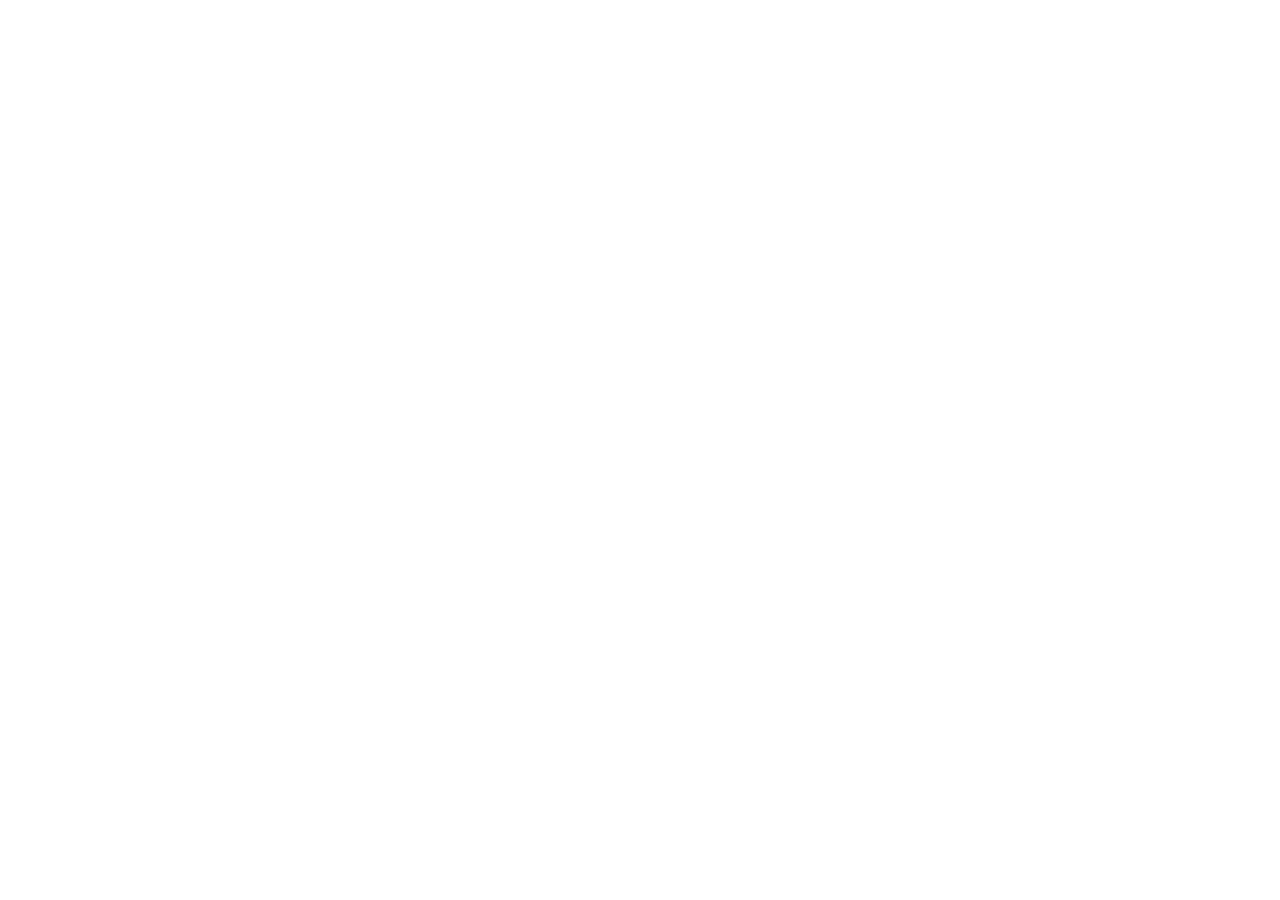
==== index.html @ d94265ed "Add files via upload" ====
<!DOCTYPE html>
<html lang="en">
<head>
<meta charset="UTF-8" />
<meta name="viewport" content="width=device-width, initial-scale=1.0" />
<title>BPE Tokenization Explainer</title>
<link rel="preconnect" href="https://fonts.googleapis.com" />
<link rel="preconnect" href="https://fonts.gstatic.com" crossorigin />
<link href="https://fonts.googleapis.com/css2?family=JetBrains+Mono:wght@400;500;600;700;800&display=swap" rel="stylesheet" />
<link rel="stylesheet" href="styles.css" />
</head>
<body>
<div id="root"></div>
<script src="https://unpkg.com/react@18.3.1/umd/react.development.js" integrity="sha384-hD6/rw4ppMLGNu3tX5cjIb+uRZ7UkRJ6BPkLpg4hAu/6onKUg4lLsHAs9EBPT82L" crossorigin="anonymous"></script>
<script src="https://unpkg.com/react-dom@18.3.1/umd/react-dom.development.js" integrity="sha384-u6aeetuaXnQ38mYT8rp6sbXaQe3NL9t+IBXmnYxwkUI2Hw4bsp2Wvmx4yRQF1uAm" crossorigin="anonymous"></script>
<script src="https://unpkg.com/@babel/standalone@7.29.0/babel.min.js" integrity="sha384-m08KidiNqLdpJqLq95G/LEi8Qvjl/xUYll3QILypMoQ65QorJ9Lvtp2RXYGBFj1y" crossorigin="anonymous"></script>
<script type="text/babel" src="engine.jsx"></script>
<script type="text/babel" src="app.jsx"></script>
</body>
</html>
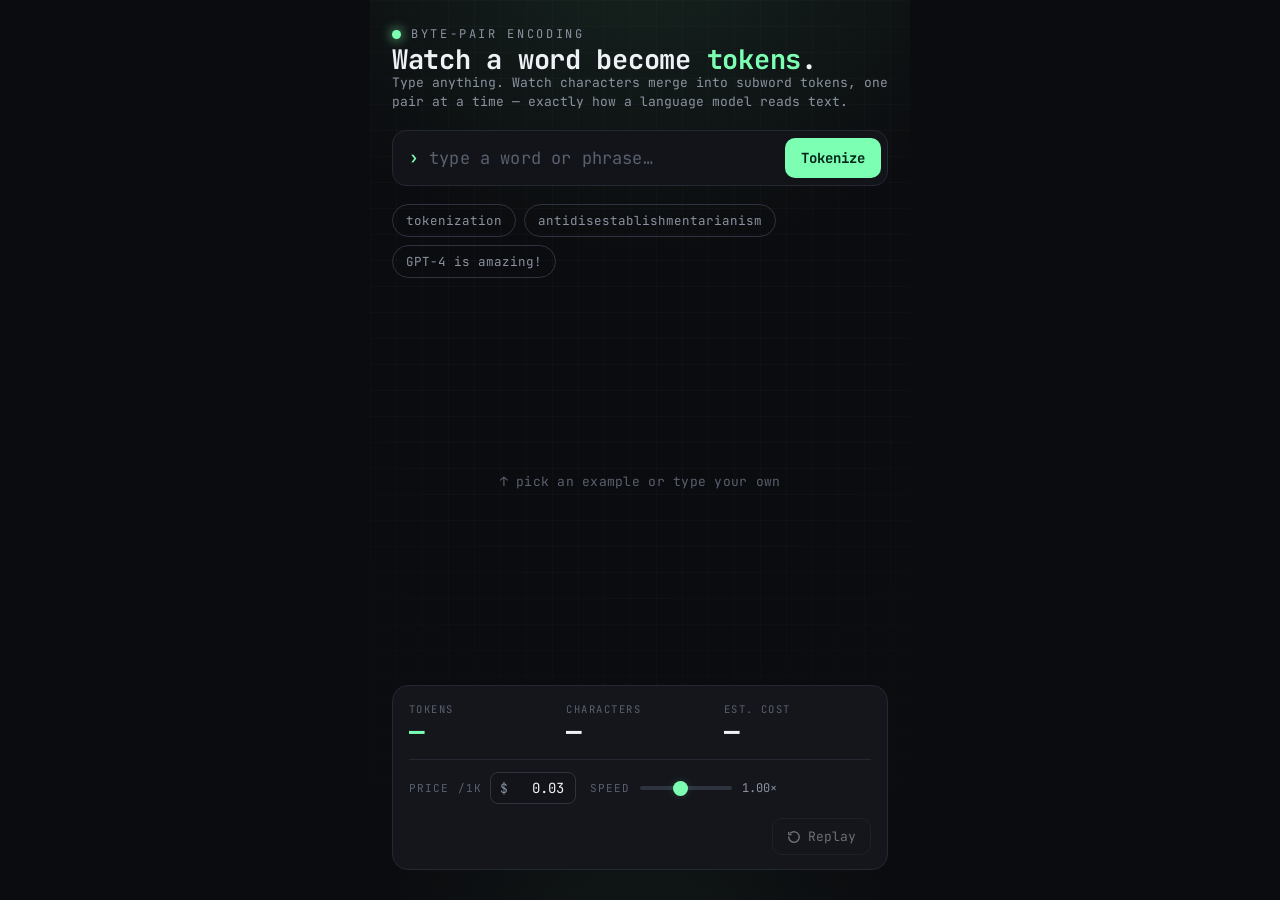
==== commit a37f6c54: "Rename index to index.html" ====
--- a/index.html
+++ b/index.html
@@ -1,20 +1,195 @@
 <!DOCTYPE html>
-<html lang="en">
+<html>
 <head>
-<meta charset="UTF-8" />
-<meta name="viewport" content="width=device-width, initial-scale=1.0" />
-<title>BPE Tokenization Explainer</title>
-<link rel="preconnect" href="https://fonts.googleapis.com" />
-<link rel="preconnect" href="https://fonts.gstatic.com" crossorigin />
-<link href="https://fonts.googleapis.com/css2?family=JetBrains+Mono:wght@400;500;600;700;800&display=swap" rel="stylesheet" />
-<link rel="stylesheet" href="styles.css" />
+  <meta charset="utf-8">
+  <title>BPE Tokenization Explainer</title>
+  <style>
+    * { margin: 0; padding: 0; box-sizing: border-box; }
+    body { background: #0b0c0f; display: flex; align-items: center; justify-content: center; min-height: 100vh; font-family: -apple-system, BlinkMacSystemFont, sans-serif; }
+    #__bundler_loading { position: fixed; bottom: 20px; right: 20px; font: 13px/1.4 -apple-system, BlinkMacSystemFont, sans-serif; color: #666; background: #fff; padding: 8px 14px; border-radius: 8px; box-shadow: 0 1px 4px rgba(0,0,0,0.12); z-index: 10000; }
+    #__bundler_thumbnail { position: fixed; inset: 0; width: 100%; height: 100%; display: flex; align-items: center; justify-content: center; background: #0b0c0f; z-index: 9999; }
+    #__bundler_thumbnail svg { width: 100%; height: 100%; object-fit: contain; }
+    #__bundler_placeholder { color: #999; font-size: 14px; }
+  </style>
+  <noscript>
+    <style>#__bundler_loading { display: none; }</style>
+    <div style="position:fixed;bottom:12px;left:12px;font:13px/1.4 -apple-system,BlinkMacSystemFont,sans-serif;color:#999;background:rgba(255,255,255,0.9);padding:6px 12px;border-radius:6px;box-shadow:0 1px 4px rgba(0,0,0,0.08);z-index:10000;">
+      This page requires JavaScript to display.
+    </div>
+  </noscript>
 </head>
 <body>
-<div id="root"></div>
-<script src="https://unpkg.com/react@18.3.1/umd/react.development.js" integrity="sha384-hD6/rw4ppMLGNu3tX5cjIb+uRZ7UkRJ6BPkLpg4hAu/6onKUg4lLsHAs9EBPT82L" crossorigin="anonymous"></script>
-<script src="https://unpkg.com/react-dom@18.3.1/umd/react-dom.development.js" integrity="sha384-u6aeetuaXnQ38mYT8rp6sbXaQe3NL9t+IBXmnYxwkUI2Hw4bsp2Wvmx4yRQF1uAm" crossorigin="anonymous"></script>
-<script src="https://unpkg.com/@babel/standalone@7.29.0/babel.min.js" integrity="sha384-m08KidiNqLdpJqLq95G/LEi8Qvjl/xUYll3QILypMoQ65QorJ9Lvtp2RXYGBFj1y" crossorigin="anonymous"></script>
-<script type="text/babel" src="engine.jsx"></script>
-<script type="text/babel" src="app.jsx"></script>
+  <div id="__bundler_thumbnail">
+  <svg viewBox="0 0 1200 800" xmlns="http://www.w3.org/2000/svg">
+    <rect width="1200" height="800" fill="#0b0c0f"></rect>
+    <g font-family="'JetBrains Mono', monospace" font-weight="700" text-anchor="middle">
+      <!-- raw characters -->
+      <g fill="#59616f">
+        <rect x="300" y="300" width="64" height="80" rx="14" fill="none" stroke="#2e333f" stroke-width="4"></rect>
+        <text x="332" y="356" font-size="46" fill="#8b93a1">t</text>
+        <rect x="378" y="300" width="64" height="80" rx="14" fill="none" stroke="#2e333f" stroke-width="4"></rect>
+        <text x="410" y="356" font-size="46" fill="#8b93a1">o</text>
+        <rect x="456" y="300" width="64" height="80" rx="14" fill="none" stroke="#2e333f" stroke-width="4"></rect>
+        <text x="488" y="356" font-size="46" fill="#8b93a1">k</text>
+      </g>
+      <!-- arrow -->
+      <path d="M576 340 H672 M648 318 L676 340 L648 362" fill="none" stroke="#7cffb2" stroke-width="6" stroke-linecap="round" stroke-linejoin="round"></path>
+      <!-- merged token pill -->
+      <rect x="712" y="296" width="188" height="88" rx="18" fill="#7cffb2"></rect>
+      <text x="806" y="356" font-size="46" fill="#0c0e12">token</text>
+    </g>
+    <text x="600" y="470" font-family="'JetBrains Mono', monospace" font-size="30" font-weight="500" fill="#7cffb2" text-anchor="middle" letter-spacing="6">BYTE-PAIR ENCODING</text>
+  </svg>
+</div>
+  <div id="__bundler_loading">Unpacking...</div>
+
+  <script>
+    
+document.addEventListener('DOMContentLoaded', async function() {
+  const loading = document.getElementById('__bundler_loading');
+  function setStatus(msg) { if (loading) loading.textContent = msg; }
+
+  // Error sink persists across replaceWith since it's on window, not the DOM.
+  window.addEventListener('error', function(e) {
+    var p = document.body || document.documentElement;
+    var d = document.getElementById('__bundler_err') || p.appendChild(document.createElement('div'));
+    d.id = '__bundler_err';
+    d.style.cssText = 'position:fixed;bottom:12px;left:12px;right:12px;font:12px/1.4 ui-monospace,monospace;background:#2a1215;color:#ff8a80;padding:10px 14px;border-radius:8px;border:1px solid #5c2b2e;z-index:99999;white-space:pre-wrap;max-height:40vh;overflow:auto';
+    d.textContent = (d.textContent ? d.textContent + String.fromCharCode(10) : '') +
+      '[bundle] ' + (e.message || e.type) +
+      (e.filename ? ' (' + e.filename.slice(0, 60) + ':' + e.lineno + ')' : '');
+  }, true);
+
+  try {
+    const manifestEl = document.querySelector('script[type="__bundler/manifest"]');
+    const templateEl = document.querySelector('script[type="__bundler/template"]');
+    if (!manifestEl || !templateEl) {
+      setStatus('Error: missing bundle data');
+      console.error('[bundler] Missing script tags — manifestEl:', !!manifestEl, 'templateEl:', !!templateEl);
+      return;
+    }
+
+    const manifest = JSON.parse(manifestEl.textContent);
+    let template = JSON.parse(templateEl.textContent);
+
+    const uuids = Object.keys(manifest);
+    setStatus('Unpacking ' + uuids.length + ' assets...');
+
+    const blobUrls = {};
+    await Promise.all(uuids.map(async (uuid) => {
+      const entry = manifest[uuid];
+      try {
+        const binaryStr = atob(entry.data);
+        const bytes = new Uint8Array(binaryStr.length);
+        for (let i = 0; i < binaryStr.length; i++) bytes[i] = binaryStr.charCodeAt(i);
+
+        let finalBytes = bytes;
+        if (entry.compressed) {
+          if (typeof DecompressionStream !== 'undefined') {
+            const ds = new DecompressionStream('gzip');
+            const writer = ds.writable.getWriter();
+            const reader = ds.readable.getReader();
+            writer.write(bytes);
+            writer.close();
+            const chunks = [];
+            let totalLen = 0;
+            while (true) {
+              const { done, value } = await reader.read();
+              if (done) break;
+              chunks.push(value);
+              totalLen += value.length;
+            }
+            finalBytes = new Uint8Array(totalLen);
+            let offset = 0;
+            for (const chunk of chunks) { finalBytes.set(chunk, offset); offset += chunk.length; }
+          } else {
+            console.warn('DecompressionStream not available, asset ' + uuid + ' may not render');
+          }
+        }
+
+        blobUrls[uuid] = URL.createObjectURL(new Blob([finalBytes], { type: entry.mime }));
+      } catch (err) {
+        console.error('Failed to decode asset ' + uuid + ':', err);
+        blobUrls[uuid] = URL.createObjectURL(new Blob([], { type: entry.mime }));
+      }
+    }));
+
+    const extResEl = document.querySelector('script[type="__bundler/ext_resources"]');
+    const extResources = extResEl ? JSON.parse(extResEl.textContent) : [];
+    const resourceMap = {};
+    for (const entry of extResources) {
+      if (blobUrls[entry.uuid]) resourceMap[entry.id] = blobUrls[entry.uuid];
+    }
+
+    setStatus('Rendering...');
+    for (const uuid of uuids) template = template.split(uuid).join(blobUrls[uuid]);
+
+    // Strip integrity + crossorigin — blob URLs from a file:// document inherit
+    // a null origin, so crossorigin forces a CORS fetch that SRI then rejects.
+    // The manifest bytes are ours; SRI protects against CDN compromise, not this.
+    template = template.replace(/\s+integrity="[^"]*"/gi, '').replace(/\s+crossorigin="[^"]*"/gi, '');
+
+    const resourceScript = '<script>window.__resources = ' +
+      JSON.stringify(resourceMap).split('</' + 'script>').join('<\\/' + 'script>') +
+      ';</' + 'script>';
+    // Inject after <head> so the DOCTYPE stays first; prepending the script
+    // would push the parser into quirks mode. DOMParser always emits a <head>
+    // (synthesizing one if the source HTML omitted it) but may carry
+    // attributes through, so match the full opening tag. slice() rather than
+    // replace() keeps us clear of $-pattern substitution in resourceScript.
+    const headOpen = template.match(/<head[^>]*>/i);
+    if (headOpen) {
+      const i = headOpen.index + headOpen[0].length;
+      template = template.slice(0, i) + resourceScript + template.slice(i);
+    }
+
+    // Parse the template and swap the root element. Scripts inserted via
+    // DOMParser/replaceWith are inert per spec — re-create each with
+    // createElement so they execute, awaiting onload for src scripts to
+    // preserve ordering (React before ReactDOM before Babel before text/babel).
+    const doc = new DOMParser().parseFromString(template, 'text/html');
+    document.documentElement.replaceWith(doc.documentElement);
+    const dead = Array.from(document.scripts);
+    for (const old of dead) {
+      const s = document.createElement('script');
+      for (const a of old.attributes) s.setAttribute(a.name, a.value);
+      s.textContent = old.textContent;
+      // text/babel scripts with a src: fetch and inline. transformScriptTags
+      // does XHR against the src, but blob:null/ from a file:// origin is
+      // silently dropped. Inlining makes it a plain inline babel script,
+      // which transformScriptTags handles unconditionally.
+      if ((s.type === 'text/babel' || s.type === 'text/jsx') && s.src) {
+        const r = await fetch(s.src);
+        s.textContent = await r.text();
+        s.removeAttribute('src');
+      }
+      const p = s.src ? new Promise(function(r) { s.onload = s.onerror = r; }) : null;
+      old.replaceWith(s);
+      if (p) await p;
+    }
+    // Babel standalone auto-transforms type=text/babel on DOMContentLoaded,
+    // which fired before we swapped the document. Trigger manually if present.
+    if (window.Babel && typeof window.Babel.transformScriptTags === 'function') {
+      window.Babel.transformScriptTags();
+    }
+  } catch (err) {
+    setStatus('Error unpacking: ' + err.message);
+    console.error('Bundle unpack error:', err);
+  }
+});
+
+  </script>
+
+  <script type="__bundler/manifest">
+{"e411283d-509d-4cce-b130-8513fe3061fc":{"mime":"text/javascript","compressed":true,"data":"H4sIAAAAAAAACuy9eXvbRpYv/L8/RcW3Y5I2BcXO9CxSKxlFlrs18XYlOZm+bl+pSBRJRCDARoGS2Ym/+33OUisKlOw4PT3vO36e7ohAodZTp06d5Xd2Hz68Jx6Kfy+Lqaq0EqdKTlt40sAfWa6uVVmvlqpqs5/[base64]/gLfR5VlQqH4hvTV1D/n4k9lydVIyqNL3ASulFJpe5+JZ/DN8OuIrBO6+HUBv3WxwI/uOXX4RW5cwW4wIZLqI4ED9/GI32730YwoSMhTcBtpM/i8FaK6Hbppi2g/1794S4lg1RwQ+q0VD6QAwe/2v2dfaY3u/[base64]/er0/PB5/2cwx7KMv3p2evjH7c3NGjlPtXd2fnpydH7x4tXT4/6PaSkvlnWuOv09ffXs5Pnx6ZYeNzUsVpP48oeTp7d8eQ0rGn959Orl+fF/bhnstK5a9b4z1mevTn88PH16cXr8bMtE1c2NbPKLRs06c/Xm7DWwii0TtdYrYDK9Xz4/OdvSb/P5RVnoTu9fHL941f/pUi3r+Ivnh//nz/1flPJvm/iLV8+enR2dHh+/7P+sns30tFGqct++OPzzd8cXJ+fHp4fnr04vzv784rtXz93HRasa2daNKf7s8M1/JkoP/v3fTckBFLWcZa7aE37xrBou5Wai8PekVMRlhShmInyBfLFal8jPDJsNCnzh8WJTjRCNatdNhV/u46MP9/A/0G/3fVs34qBn2A8ehA29TRZ7B/0Ky6Wm5d3+PTu+ziiwFwH774wjKBwMKBooPt2Fc1uIh+J7pVZatI2cXtHZp8R03TSqgkNRr2Q7Xagmw7K7Pnc/okJPbRk4L7A5rhoq//eialVTydI+gJGJn6mGermqK1W1H/jtLv6XW9/D/kJ39+/a3wl0ZKDhdJgV83UjkaT0eroQUotFfSPKupoLWYn1Kpetogr1ol6XuaD9mItZ3cASFK2olMrhEOof/HfQ4BG2ZkffNrLSBbQcjSD++HDa/u+1Wiv7ZTDwMU3lrnjDJ1KjVk2dr6dKTNRCXhd1A8O/xDGr/A0OSF+CUFOquZxuQNJQGVGUxo4W1fw5vtoTM1lqRU3kRX4GNaxLRW+pKi7zUfNf31SGVKjsefwSRDb8wiy9uFnUZgXqm0rIauNeQlnZCtnwSnFV5UZMFBz4IAW0zXraqrx/jV5hu78pbdomn6rJes7tPmvkEtf2g+GF/PHx+7aRZ62cXpkiZmNaLqhVXGqo4U+z583O760RSxsewDuePkr3M+u2KA5cf8LWXft36wH1ASYL6BlLiWK5IpmI9mhRAW9WuZhsAopqFIj1QFT3tvV+rsxqU+1mSm/5Bgsf5rmq8vUyGK8bKiyc5koHAxzBYZ4DD1EwZtHWKzHDMd8s4FIBL2hkQOtEp9eyLGBP5fe4UmDx6ZkbeXNLzT466JlkO7nQp6cKdn2rSGZWbkLNDO7olZoWs2IaTf29e95A4ZU4uOMs7/ujgS+TfYcXwxGcgIOBI4fw5PKp1R1Qu2Lnc/4zG1VVcAKfTeuVOnx9AqsOfA4X9vj9SjUFTk0pjhoF83l8DUv5J1nlpRKHr0+yoJojOV0ovh7YqoIS5/Y4OG/kFKjBb/FlLa4q4HuT9VyPxWRtTp2VamZ1s5QVXEGVbotqHg6AePWfCqDecBD4Wot1pVv460Je10UOd+dnsizhFiRmSrbrBi/Az4qJami2dbuezTJxUrVAMnjmUFNED2JaN0os1XKiGryaLeG3krooNyIHYhGazhHoK9ZYaL1WGpp5evyDmKyLMtdZOAykstTMnOMBc7Mopgvq5FCPTAOKqVrc1M1VFnDgM7zwnTBn15bvp0WWvZ7n48433km/1/ei+xWePXvdR/bk8DoX9TzrPVDSL/ZvqakrdKQe+7tvshFTWZpruNKw+O2izjW8keI7OVGlWJXreVFl+AV9dlKJ16evnoohyFGVWMnplZwrLW6KdlGvWyGnU6WxUiIrcwrrEV/x24XawJkvSjVrQXCzD4pKt0rmuOKWV9/IphriXmnj49GxIxDqhkAkFyVuF9nM17BndVaqat4uxvAEqAXUD4dNIzdDLPmNeCy+pY92xGOxJ74ajcXFldqIA/F4n/76A76nH48e+UxQYK1vsdSOePzObxifvtu3ZS1PFGLVFFX7o2yqopoPBzC+wVjQCKmfo+hcvUf/s1OimqZuPm5Ontx9Up54s/IkmpYnbl6e8MQ84Z+9U/MkPTdP7jI5ONK7zI4/PUEVJSgoowqMrMiaqelCVnNUMIEyqqznxXQsNvVaLFGHeSOrFsgZVFHmO7pfoIBal+rHol3gkflUXWc3NzfZTxro+kaVZRYszlZB8iO4xL5XnxFe7igGDUfBuU5f4/15MAqJZylbOOAHX+qBWymmGPgPaGamsh2+xTrejQJ5RemyqNqdvNBwCuxU6j2o1ypFauMdwxR2tZypHVBJVfOdaa2aaSyyQEswv8+oQ9z0Uq48bWXRqqXfeRY7zrBaems7N8LT50g2arYu98TpS+/WkSu4IWpRV0QKq0bNivemN2FPsnWlF8WsHQ6Y0vbEQDzieaNGflTI/CropCyh/roatAL1qatGyRx5aCZXq3IzYg013n2mEsoULTcMvLpR8kqLk+N/2xOLtl3pvd3dedEu1pNsWi93Z6xi38XZ3aVzeffx1//8+CtXx12XpKp36CYK/d4p6/mchRP494wnHfR5bQ0XKup/BkfJkPfDW9x078Zmf4yjuRtFNxdY57zIYSLPWtkquqE+q5s31bJeV63K7XWNL1zxAfGyrlfD1XpSFtMTkIuqqRrj6aaal57U7e/DC3u7RAVQ+HHmvfQ3m726vqQ9G1Ty4IEY+g8y0K+UcoNlf/klKJxV2C0Qm+mcLqV2+wyauiGy+h7PorDdR+J+dl888gYY7Ok7TuVb18K77u7pyPJ06Nw/[base64]/QSfwVBz+hLAuEZdgn1JFRMeUqTo4WaXmlxs1AtqPzqBtcSuSEOUxetr90ptF1jq2VZyUYujZoF5vhDtLlQbVSYHzfKnrBwEXL1MBf/eVLXpZLVB3HerBUQOLc4ptuEqKGnN4VWXheausXrsX0yK5wiaJeVZi+onj1PLxB2tKOCtfc/IT6M78Vz96xupkq7lcjYosnarwp5uyiq6/pK5TDFFVB/ofmKCARoqpqqppVF1W5oS90olI8fPqzq9uFDoEkpnr56QbpISQyZPzU1/BnkF7mxc4s7FtcRGwbxBpql+nW9BLpXK7C4gSKhZdWf7Y9Z8YHmfbGQmgQnUOqsW3GpUdCADXgjiQPgHsnjjuGc3BRliWVoNsQlTZLdFESll5ZFYHkqa+q5tH36sShL/gCty+7N04IVp5dxLz6WSmmaaCUbRdfTDsl/awjpA44d7+JHOAlCzlrVhBuHiKS7cb4lceiDx2MEnBZWGytLuII7qmUWRd03OoykCpQoX1XIIpBcrTK4ZwuM7UhS56noP3wHM1f9YNS7Z07VqpS4a8rSDBAJLBOH5Y3caBSXkG7rxicyUFCskRKpuE/3vE4taHjCs0FqUSzhu0mpuoSpGkWnl5ivZSOrVvHCB3UgLcJGXi5VDg4M5cas5VjwFUE85HswLFTYAyIEXkMcGF27cbcyn4FZqMscFIvrTj9/E9Il49kHpNBStQpnWbxU79tofv970jqTGY5qK7H7w/902m+85rYQ/5kCPxih1xOt2oj6kU3imaHeF7rV9lpwAXeUoprTChXaVGaGz5+yvR3qX6oGr7cgMbRqvgnENHktixK1gG2NR4CpjwWjAlQ7qKUryPC2BprOxPmrp6/2QKNaayWCLoHYZS865hLzUOTrhiheYYf+vmS9kk1byNKjan7Cp1lbw47GfuUkCf5dqP7lb0DqZ8wit5G5Px2fTuWGGQ/8+5w1mLF0fiBe4Rpk9Nu+VstVu6FX7k5HbfIHs0apv6mhV3C0H4vE36GzEAryC1WuQHMNwjDMG04+kT1S5cy/qfjisZ0mK30MgfY1Xl/B9WTMC9mYSUF+jmXg4gj/3XfP+SO8tOFfqAs4CZpH6YmIQDRqpscoBcO5wrMmRV7MZooMqzRJJfQgu+cagg/FgT+RTutQwPIWf1N8oZnJddmaUaBMhY5xSpairhQ4ZejYRGc0XZ6FzrZsKjqwVf7yS/KGYdXNdmo9vUGhQ0ustaXa1d3GH2PpwMoD9CmX+khpwJm1P5ck8LnlgNt7aHX6vkQOHW3WldCbarpo6qpe63Iz5g6yBh7aVWANW6OyaqIE+x6Itp7jdTATOKFTWZnjBS479YoUXFSbZYt0ceEZUu/VdN2aW49hd9BL00lUDEyp7Xv2zgFnce4PnFwJPSZpT7rcr21sLw0TxfcQYe45q7oA9lxRhdCX2RrNZUM4D4MZGmXipFOPVRSsV3hmWppz29tqulHBCt0JOcoIDmmwuODCapzRiXJ7nuqbNfWSNtxDe/qjTsSOHpbMGyCSVKOmqrhWr5E9wVafqFndBL4w0TVrjLcmJEH0zgx6DK8MS7O3NtDtTJQhH+BY7FUJnfVWKzyGf3GH523nce0NsuWNxP+Ml0x1l1Pc+Bm40/wjznJt6NI/x31dQqxpgAMlzesslftOCOlT2HeDYzexYLa+SPsdd8sEjsTRa/SfcGd8u2jqG1z8Y9Ty2aN9mGXZaE+08ooUG3wW1TOenGvZFGSObmujfwJlFGnYnIoWBUhiatvryZww0TlvskjCYbflPmEmkk/Co+Uz6Wo+WVPD3fh8Wppfr6PxtYy/Uj/zSdqZhx+5PZncWDMJJ8WdNmjPDvXUFcEmjbdliiA9TQrTpEeFHT1ISIhP1apRoPfOQcTX5mCAv62zOt4AQdeOkm4xNQ4b8EsRk9dFNeWpB1ESqZjc2eFWx00ArSxB1hw0Cld3XrNf/bK+preivoYwC2LlVB/4GTaVmFhRG3xIWAV/o5yKfa7aFkM0YBtI2OjoZjnQLAI5Jz4n6qPlx84ADvrAciVPQ/t2YH8Mxp4JYCmvlNBweMPmATUxnMogME6bAuUSjUTHF1TRqL+ulUZpl40AAZmSch7qWjUoCoE/DASNlGB+ywbvxlYf7OsT3oYX/jHYdCjigs5rDGYBBgmWPyvv0BjEUCtFfbmzYe/rJ1//8ygbvCNGuX/Pm0pYC0NSRV2xbTKgaBIzyXRRVLPaHQN88aJaXrNhZJjYLWPhV+JMR3PV7iW97MxFcjj4UuOZAtvWLTw6kpSyqMR/yGt5hmsXEnkmvtQD6u/br97xH4/fOWuLcFp6G3bjOxjwf0f7waRZH4lZhXfxoorI0Q0BLWvBu2wh9aubyk4U1THyR923IFx2HLX2lh6/u9XFwa7J0/VyuYGJDq9Z+NitlzhI8byADx3V1bWqClVNA+9dEKLM/VEvZFnWN0L9dS3Lot2IKRiLcA710Ru7ub1uvl436r//[base64]//[base64]/WzzD9oUdSUZZH7Mx2DvSRXom22XiiAjg/0LDMp/yVk2K6XgjQ+Slo6cRQJTzgnDNJvyjR267zkjyZ4U2U3MbXK4HKx8lGzGqQBwoKuXJbAi+x6BQ4xqIDuM3KdqBNfQu5WqkK5HqoVq/BxUflvl6g4RhhWlrnTDyUoBAG4WAsrtTGBlHBFVu2bVNM1qAEODo7s449Y08kGAvVTrMRcjK8YFOtbVPgRcvUho6IYLtCt0/zPe18n6OOw3HfoCYV2EHGNZkKgc8taw0+9ssl71DtaUhJt4fMz1UHeoRLovhLa/ayc+gzY5423q2X8Xa9zMR34Jhdbcz8YssgLUlTHXGmV7NLNLO7jfa6KZZ4NLy7NPpp/[base64]/iyQ43QS9wBoJWjLhRMukU1H7NcD6OYwCqTHxierXM0caJTp6lVfIc9jqnXbYYx1NQoo1ubKFABURV4JF+Ket2u1q2pzxh2b8jTDY+EIRHk2B1Fr+HQfooqP9rTbPwgnYmzX/E64H5ZGE0a1gk9hNJ7yEmEbBvDPopqtW55YojXQBOWG1a8l6VWemx843BAPBLaEW4InmGAwC/cJp4q3daNHxJ5g5MFn7nJNAwzXslf5WXtnROOp+3HsQZIC9+rzbYjwr8i9519/ulErqSDc9omZLyBGIqCFLIVnAh107IQIr7UGepHSDVJy7Jc6xZNH7i78sQWMv9Zmw0E8wqum5F45KsQzLHZexQTfYJIOmxrNDmzzVzTlmqbeg1q7EVdtxTBukQ70OiWQ3iu2h8bWGRUqQzrdauac7xnFVVl/rzBEoF5njynnZfxgbCf+t7HXuS597Tj3hh84d13UEHCXeVmbLdiJ2f3wspgLH0Z6cWviAIPxLf+2MC9eQgOw0HJR+L+6L7Y8wvuG9kNQpZBUgPbHcn8RP+NghAFwKvYhdhG3033WVMvKTYuXocj0i/gOuCtNrx0tYkxD/ibge3Ry7pV5qCE3Wj6YcKlDDOcq0o1yLMh1oA0r3BM9XZ3OPKipDo9j76AZQjGYGxK4iC2AO3uij/hkVLX7VigqqUCrWXdiJ9gqxUVBrnS8EOq6eAr+OyArwP4GWCu4IWgWkOQ4SDBEk7JeJkTH1DvV+SSwOdmsWWYI/YON07ScPSXG+dMzmcn48vMOJQXFarW5uT2Z2yB40nbis+QoozW3widiUo2QEwsXX3wtb4pUPD3F1jgqZQCktmLmdzgmUGRsQzQ+9aDrul++Zpwa5Lf+RAyiS8Nfkzq2xi+pvv5GWLXvADommQFPqZL4msD6LL1W4vq0l/Bc0B04Uq2LWUHkcRfsux3v6MP/G3gdcgHxnFdMWEoRhvqqCLoasTHjNsBbJDsqK40iNID7+ALV9BB+cQNGxSfO7dsPsgugj68NmhA6T7E4D57yXb8E5OUkjiv5LE0FoNnhP5zSuA/qXYsDE88TjxF+ahL7WsPfoD+wfq7j77o8Neg77agP38f7vVMZh9Tz2jjw/nzAgCD0kO0uEH+EMNewYABQChQzEary8svN2Utc3EQls8u+EX3C3BF6xaHp8H0xcqQu80CVDPkpkejsHGrF3kfL0Li4HJrkFyPW7S2M1mWIBSu54vUMZJC52HVmWc9co6SziYdlnBQJMdnx6c/HD+Frfr6zCq3r9RmDzU+Y2525v+8uAAkuOgJQuDRM2OYxpBSgJKQJTT8vdqwyepsgXc5792pmoXvOOLpcFKvWX4+VTPteXamC1jHv1AmXkj9A8gcoNYnxJ/UfSOcIxuGCOH64Ic9GwQ3Dxgd26ntfM9V69XwVJHpuG6iaqCcR7PQNtf04AHXaVwaeVZCwksp7zzDZIJiqH2wSCFDCcya6an6Xm0+daqu1OZzTBVW8182VXCJvGWq6MX3agOj4Nb/iF0y9snEDcnEYyLhHhqHTgrNTJm7fw7G/kX/fgrH3V/ON5WZfywyf6n3xOWV2lxaj37UWWTivNmwdwdDMhg/nUZpMOeiuFxU4tLO1iXj2dCkQtwma35BN+ZVhG64cM5hFXQhh2sXe6xPF0WZO5UGxdLzhQcUWtAR1OM6ayxWRN0eGmMS3uF+0lndzHfLorra5enZwXUaDcKV6qUTnrPk8kVUGIRfpp0hmEaQzp3nA/o9JFswDiMWsmxSOoZr/BFSFHqqZr+eQk/V7KMpNOLqvRQalbuNQhs1+x8K/UgKPVWzT6dQOLRupdBTNfsECoV6Tmb2AD+SVVW336nDdVujGwmo7racQ3xP8o43/+ILZ0QHUCczjrwPHpjvSKDZWpp87V+CHgNOheDD+KiLI/t7hc7+1tgHItxZaZHnbdDcu3CT8bZx4vj9L/V9vPPJomLatiYtfMm6jzPSm5JHjvODsQ7sjQI/v5y8UtnpfSl/[base64]/VWbdgRGQy7h/op5cGDWGmBWqzIWcA5G220CSsVlXeTFDz2ZgznOCh6CRMuxayjf44Qe8oHYeIu/rPL1Sm/[base64]/L07riRQTeO3pVgk0QrQFX8dQ3srMgBQWi2IZ4pO/uDKzLbcC+BWT52jX3HRnU/vBdpaqJwrWsSkFRQN9S8h/9vakJdw5UTb1HZ0DhhAke+xzFErvVTNa2bPLKJNkqvAO4dDNkzw/xtUJzyuAAoLWqC3LP7s+O/x+4WjMkJizUryc/JAT1hpGBxrXDjrCiEgS2ixhVRvSeCEODGT2GkcOi4LYi7j2JUcUA3i9r6LWbR6nJ8F+/C3Pil/ajk1Qu5EjXFMxsUPOM/hie1q4l8RyDEEEzcXuIFoarroqkrwnbjD8y8XVC/UcXCxn90mmcvhmoe0LhmZzryCSVcSnDphChv8qeFj12f2sRMV3W1o9BZA30ThsQJjavUmN0OSNp2NRXVtFznCiIQm40/ImgUQhdb9tsfMR8k3EzCZoVjyatqXtVwFBZtZs7stKgcztEYLwoE5DrwvdpDydiDVsZ5tiPtvLppitZJ0+45Xkcc/rJwsGR4vgCTZbYI5ADQmrjsbsfebVhjMUBJ9zOPJXrBg4GGwrGc39SGCDULMpSp46b2zkE+LZ1viMn8oDzaQIfzJEly5KJqyNZ/o8QC3DALPmB5QMTo7zxnOPd/n1nDpty8+SheQRS8f0GIwuOZhums2d9eKm3nZB0al+mGKDFSLskRWNQTSM3hyB6u8+JaVc5K/DBwD/bF8LyeanqwI1dFtmiX5f8iKvHOniicIBCM+Ag2mke80jeq8o9bmBM0s9DZo1UDtx/0ccWthd7wU4vbbD5xCml6RnCgzlrAvuWdZ7h7Ow9pJweI1QgPTajynVBMVtTGmu/QuXMmDryriXczieNt7npLT91REh3y9Mt+h/xWe/yFnII2aMv+SXOMfkiuaAeDjmc41AAc+Apf8S1litgLC5ma7Gq4t/zktkqwGBPSkv3FPRkKyInEVfREgu1BpEQCgRkAxhsZsgRuGGpJxB009ebrEag+vghtQXFEki0bKhiwZ2/Ny3d2Otyj3jsrgmfyVjNizZLc/8B9FwIBOfbdRJUDPgzeFkCCn6kGoPXqyjnbAteo1A34apRlTeFg/tQZaHhU0nDLzxG/NgFpK3bEE3+TReUPDsRjNxXYSmbKwCzwn+xmIRTAyyXq+cavxfYLgzFMyEf0iWPtNuKsEAfiq31RiD9Ew9oXRYil62p/W4Q4uoV4JByOrt0mITH1HiTxIeHa2cYP0rNG8S2ORk6Vrstrhz1CN/PQV8JEr2dc6LV/XbIBjfaNNcV7z/Z7N1a6Tmq8Q//+5r9tq/gV32HDdF2igNX98gtw8VgHGXry9bseiW9vdzYavKkwVH0g9tiYH0wBMOJgoB9nF0vycKg3GpX4SGvG3ax9vuBxy028V1trbuddh9eyrtRhlTNkGBx5dZkfG/mwUjffu7mDVavUjdMQBF1z32XUS/p4LLwX2Gfv9wX1P3hitAreM9YweI98AdC4HNiedYCTjkrk1VtFOg514l/SaJ4BbgEOP4BR+RQhD1reIuPBazOBVirvk/KA5KxSxcsS5T9L7OwY7+I+K978tgn5AlQJht9ap2MZ6mIJBQHU3GA7Ujmi3ZoeIFZvGD7YEU1fNcUcIAv43IPTclqvipRcylGZP38Yi0jyv7uMS7KW+dzKWU6sVY42KaULiFmEh831I9wAwROZtD/2ZeZaYnlN+bRNNZLUlajTXwOMaajYk5PAXVrZzBWjVNngFaccNEIHOK7ynGqvqXoiJ+QUSu4IrDekVEte0ADc1022o64kr8KNSUuI02A0oHZQY+g/GCRhYiEA5Fo1Deb0cPXWnMBIBXv781wVYKpBIQpKL9DZl+yPPHMK6JVsPP1a6nZh3piO9vLUjiDyj3B36BXZeS0UwWuYlzpAn0/KGh7TyYwc4//ukWdELM30ftOZx3+Ma4OjxT7ZiVOWukF+0S9ZiX4x0S/08QKYldx/vqWi/kuP7wn4Pxeg/34XoNvvKP3ypAoktjtZeDrS1Q+qKWZkWrFQBs6yGRg2P0p2KjRqqH3pyeElGXMmaxxuAVG/pGKXvf3yUJRCCa0gfm6FXIpl70bJgAGS4RciyDJ+bLyk3SPrE4+fdA1Zgf/s2fHrQ8yvCcw/Gxjn1bM33wVv9gaBMvNYT+WKJF8IJcLDQ9cM7gUeBCYEBy1tOP8FYUfdS9iQ0bjMoonCmi1KnJl5UxDNalQEPkrBpdBr/26GRkN8eqrm6r04ELtvD/be7c73o9fN87q+Wq88y+LgYLAnBgdfDYzWebCHD54MaAfENeR06ooD7B2bqoZe42MfQwh8qzshKkFX3mIZ3psfwovJ4HdwWAftdvYQAQyfg42HskQaFBBy3kIDNTqeSM7dALwXcr2Ihbx2xmln/Wc/iDgzgu/K8ULiwRykeYO4ZA5XABnmOFyNv+w+gsXoruKb8LMhxT6Em0S9b+1E9zczFoPfPdgddLnMHzF4DP1DkIpbBlgGcGcyGqNm0l5F2AFOAgZVj1eFKXpo/6KwWrTOsAcSIEqjL48jY1sFmds/gGCt3osT/H+DNk2oI7PgcwukwCPv2TzekvkBb8yCYHrtVQxb9rALntaEmwd8BeVLmCOKRy44/YQD3ZuURZWXm8CfQlWAL+YOazL+EsL1pKynV2JVY5IfMFGRT9XxGWG5BdouSB3v3Up9fmie+wzRu551JX/KZVgW06I19B1m7UwL0l6do86ZGezhIUrT3fIo/gDgjGkavV6aJQp/nNuT1p49LbVq7wVnLb61CB7Dr/854V+4lKuTqq1DOWJMe31s2MZrTM40xqvuWf1MNl0ITQ9RxPgcWgEn1ETiilhBdWC0afScz85BMP+HLl+BnAB6Hoh4KwhGpvhFjUtmrlWeKJJMR03QiUcG59CyoI4gZ7Uc3jUw/tZLIRMKwumIQQ4XMv6Xe9FjDtb0w4e2tEj/MF1VHI9kKN6vyfTIDC8ZFCfCiCZfINjrK5SMX7xj7+2W6ESDhp+GIvAFnUuxEG3SjUOk2pEpwRUM6ZuRwTJDsEQUGRGBBt6NGbcaLwlwnEmGVUT4AgqGJodOPgsdhRpXFawVzeq6RaUKUS2tq/A2hZgD2sOef//FVxTnYPcZbQpQQjs561HEji+481+NxJ77Mswoy6hW3tR04k94qx+5XgwGkSLb9rDDJOFft4L06WxqwejE3UFSzRBwJa/XMWMyjY3FYODLTNNkkMvUa8tLoWdvXj7lJIZIMxkI5H0TGof9saPUZTG7JLxYPIPIWYcwWTR6/XLQG5ybBoJdzlRclYGVEMdnzwFfu1mDr4+u0WcI9KbW/5dj6ICGwensJour8qCY4C9wDaobzukFEsyVZkdJikMWea00nMYo90nvQHRT5M0JnqiQqu0L3rGYmc2+gTM4Kj2KmVHvARt/eKfoQhFzh64BIqA2A3gwqRmHnF8TrBHAxV+pjeZtvmFfmzGF8UtfuUKa02vVaHVYllapYVBn8xrv6gZbCLGEqUh3g9FhLB6J4WdfwF+3dOLbO3bIKgGNm7JG8YY1PJLZZTh7vxp+xZ/DmCWhBNYZDrInsYfZOh9Z9pzWiyJbylZrvQh4Qp/k97gjlWD17p5YcVC359yynrSNUkeImovaHNCO4S//XJnV6yo3EqGFZKdvPQW7qZ+J6ZYjxztXxKPg1u+JTeaQsXYjt5W36aFYmZZWRHlH/NvCUxqa7iN8ZzCS+HTkw7Hwli2YyUcHCRG4V/7ltjzxN/LyCoVAHHJLCFnPKop0ObG/3UwFhzWLz/[base64]/Uwbg+G+Jb1tFTfO2C/Ax+XF8WMn4Hw2Y8IHrgeZj/VRTUENHQ8tj7AsRU2M0JUJ84Oy4GcS8V6F4LxQNTVslQkQ3uHypiUtGazcahovLVS3iM+tXiguawMw71m9zlpHhtUH3HoG8Z4zgq641+GloYgkcHHKPbxp6llKVdeNQFK2lKuTAZmuxtI4RUlqYHTTckpJ6koleSZS2ZaePjBjdhybJgjo/JTceSOYfzDh9CBdvQB7zmETChXLhCwo2A0yDWMEYP99AYV6/+MTYNxnLk7Jo9c3aCjODZZzzhqWDtUXV+hZMbl6ZPgtUvJ43mUeMqW6MJlLm2hncyJMBy4fCDevnNS0tSKR/ioR7tFn9KlMbo4otgW9wHeWxMvAaozRWB7lkVGqndqpusPRIkP0nqBW3YB1fCbbAUcyq8kWUNLRjd9nhxkMiMcNt+hnMD5K1jXHiKLg++rR4/2STcNtx7jgFVtMAQytWhVl0+RyKYIZHM9X/wX8ywIvzDsJsG3ZnVzLKcL2Ob/aHzL9azDrPjdUYJnha8SLMcUSFCEa3Ec1WNI5O6k5FWWQar0DSegsSbyUT+lkeLlQ6cTHebwrATTGaZ6N7NsQjTvSGOom6DKbCd8251cwQcN59Br1A5JzuHm/JUk2tZWQRrv85gbR4a625YjzaC92/MHhOmiMyGY2VNOiYVZ6IpGG9kMrWxpwQe1PNfOwYCUwybBm0kaC8ZQWxXFW5rKPstkQiPRZjcX+xD/nnSGhXbTJTXAz+mkVRcyUd5jay26UgJ1wIVQGuDPsU1fyTFgtgGOxPZTA5pgeDnR6AUpJCAls9dbW0zXJd55ADQe7Had4yDiNzZJcsB0/HWydcWHj38HpCOIlhtVdrBgl36JS8vAzPpRdVH1ERVDPdijDh3jlTdSEydUIp00cKSlsxdqTkfMoJwoo6O5y61i4BfLnDvK6JYQoULrH0V5MTMasrfXDxEkPXkHnAGwau4cdI3qchIkphSXU1nCWrfqiLKhfVe0+tJU5VArUAGBw0LvTWL0ZNJda/WtJ9AZ+EUzc3H0tQ/e6MU/H8IdDIJVZYMqMchYyZgdy3XZFqsSjy6zk0zuVYq8Bc+wed0Uf/Pib9G0bYsB5101xRKR1oGwgDHgU40TJRsybXvr6KqiGH72sr2pk/2AHJqAfb3HC/0So6jBNREbtVyeanwmJ4DXPrSNj/b5O4DrDz7i54en535xL4z6zDz0OkORze1CFW5JOKEmbEUF27ZVhEth46IveFA/[base64]/82MBH5CvZ+a0l53t3701MXCvKrMx5E7gO+E4KicziY6HVdN/R6EA8rDW4f+8IYKWYKb1Y2rDz4AyFRKqSjbYlJAoi/[base64]/pATx1o2/WaI63ft7co1B1SZPB9oFAfez90uAwXffOa4EgXycrvJZqJTqOPIINoOEFFdx6T/1HfuIJCMLjelm4d4JPPNsInnzTEJ3ca45N4kE9uH2Vw3v6KMXr13HmE3je94/PKwOj6mkmNzYkAn4FJpY/SO7Gq3lP4UxmW+ePvxLC85j6JYZnvb10wL57219BiJxlIp6EOKSZzi/QSRFLW6bPDnvFBfOm1cSkwE2o4PSinVLVQsxmcw7hm9//s4D21QrSnvGD3j9qoR0yK+3Zh6wzjsQdf6kF2P45X3kq4feJcbMmNfYPivxhS51aRZVlQuigvys0kvoIxs5uNS6AoQhQcmxYhntMDEVJfFNUes9FTvrEE3q79xZ6kvGJDagwCP95UAPxeyLL4mwKz8s5j46v/mtM8s06eENwwwgzKPXbPfiIVxgEHS1kSBpz6E1t5Y8HlPT0KPwLQKNmuNZpKgx5FkVFkh7dfOfuLKdEuVIUOcQdYeMjwSRAtVrB2kmPE3rfkqBfDiy2L+YJTsglVIMSdW/aBtmSBYjj4eCJsLsA93ij2Ly08TQBm0QXutw4mGqPZQLMACI/Um7ZYAoaakYltzIWkjH+uSkpgZZzSaFLqBlPSsV4Pw3MZldaVMd11w3R1qgqTEc6K95zgiStvYMXXNgmZdDfy6QaywVgkKDPxGfwx9IJbMP/oqyCuadvqG6r75RfxEcRhFvAO6yycddHQciLhgnnrGrfEny5mjZX+gBPuD76qG8/Vf7BJsZs5OSn0NpgUepQuZicFR5qYjdAx6qPGRsnjwEsddt4AYlC6+wzRNCt+fyMLQrXkG7QhWb9KUljCmkIy3paxq03Ge1b/o1sF7Fb7JaIKWH7ZmTp+5c0br2iiiJ0z072k+0XfdBkiDfmmT5Mp/slFQ0IMP+qPPWbpELj9HkTSsEKbmAcMBdP95ptKLospGDRQ8qubdjhCQyW7exkcXFaD53viS/2X6i/Vn+t1g6mUjdBR1vUVZqTaE3+pBH4MWJwQJQEsrFiS8g+goyhT93SKEVyUGUw2hikuYWVzBROvqikiAbpBDTABrngR5HGBIQ6HI3HwjRnGfRjGINv1yg1GI+g2uuEYMTbswhq1luVGTBrE6zP6a0p3XDftt4NxsGTbEIQi7PnhgHWBAyDWoJL/WbXtq3b/7pNuTJlecYM5kIwVImkiKbZ00xdif+HADtD3bLIgT2P5I5pSWHVMmnm0ghhVPi+lVWQTn9gLeapV5lLhPZQVqGtOsQp9Oqfgrz4Nsc2NZCvkPu+ZztsX0PpeLB6aJgNhmJj8qqnzNU4OZwi9QZJCJ3y+gvDNI0SM7YJOeNy6qVcwIh1dBm5TPZqZ8FWPfhvhLbGbB8C/8d3tDpkagbjl8lipm6c9uBnCv9CDRRLpjQB6Ttru9R12JOLkiEu/J5fwgu/wUIOHQUx7ORPHJD2TL8OGNq9LyOrKk7uh5vtTPnag9cZSzdk/[base64]/OhisulWtaXRAl2oV0uBkjA4MYAZZFaR+QnjV/hQ68QvvedpUM/d/[base64]/k4IfY7n5CvOtWOPmsHU64oAJboEV33ZSbj0nTf7RsJfBCRmfjx1dPn/M4Xn7JowY8357JxDdoUDdXFQL1RQticE8Woplx+se+DxKyC4QqoCMAjM8B5dyg8QPrjfAB/CszMIvv1tzzHtVTMmHS1Z1tVnWa+2RY1t7HaPY+qgHJn6eroXcgx3dglMF5e2mu089L6a0Lc3gyCUJMxPoqHOY6CTujZcGXK/nc0x0IA1eDd1Aw1oEx896zNygqSIA68E34ucsy8JD0miLryBRPQTz4Yr57pKcGsibWpNqQSNOHppU0MX0Sm4y/[base64]/iBOCpIn6K723vbRpv1/xzNZfTzZ/IRy3x7atnz86OTo+PX0bfnU3rlTp8fSLcoyM5XViUUvfY6a3NKLet2b1+evDAgfBhN6G0+Swle1q9hkWF3iagbisU+NBtK+h7YG0rF5+vUNYwJsjhyIyZcsEALpPJG8OaK2G3nodzx3pwlCbclQwQYquNeFbiTrBnJvmgV5sbBwLl6rDIToCdzc5eXMFkDb7epMsBZs/mJ8pHCVzTq6VoF4bv905/zG7MpM0VJLhfl+ok74fP7BBTOtTR+hpG+EpwETDpMyANkErddr7oY2SJCwDUuOe7tXchkxN3FhT0fDXsYOz2QM91gJMsJsZ8dyHPkv7YW6QwwRXPy575oz9BBL7+H4HwfwTCfwSBEHf2kPPO/ddIgS4LAciAcZ6CWALs5DH4vPKfHRdbSMEhB1Rcqhn6porcPo7grV15h3HdYZT+151z2rLIk4ri8BdgVSJz1J/q+oqSw2FEhouCLDAHloFbmtT5hmxbXmCqZaaUYA6tC+RlARSOnBWDwLiOWQ3JBSlVqtR1pff+UmGhx5kA7ygSFxGAZ1lohO6EwgAOhLujnvGt2+Crm6gEMdQclWBDO0Zc9RO/6okiVDjj3nG6LhVWi5PAX3zd7UwArTytVxvXFQMxiB4nqxXX0RfShnlfC1qEHViEHcR9RMt6sTIeVBDGgbk8J+s5jtVmqwX0+FItu+ACaNbyslZj7AYeD5yMGgkAkS/xN8A/r1tcYFaSrBboQfijRZn0nMsBMAslEjLIAe+BbNtUp+OJ4JGuqekF4GlKI4EgVKGuMTpOM5ilV75EFVII0ejoeT9OjrHWNjArClntbKPEjktkasQwLpmDghOXGhkfsE/Odw3Lw4vGsT2Zt/OOrEcZu+/1CkzkKSJLE29wIOJvvTjZXOVrgLgE9XowxaWaF22xpChVfK7Bo8iBamHuyFxUNe5Zl9VurW1Cy6JyWFNgbfY4KKnjbCc9/7sD2990qmhZliyGRsuTOcfK2GYxxsOTRgeDGAduryyb3ZowOnZ7xU2VIpOU16uncfbH7VzpP33czl2/B6vn13V8i9DtdkGWqC61pc7Ar2nIBm788XG7qrfxRMWp9k9Vvp6qZtjQfyE0Hr84bOb092fqzu3tpHs3M0MIAhV+dWeialNtH6OwMyRT2xicOPRnaj5Vc6oHJ5UGM35d/XZd2dpEqk/P5aZet79dh/rrTx5IBk3VQDh91r701Z7qyQuQvn+D+ejWm6SU5QqvINfqT7LKSzXEtAW/Bb3c3lCqf6j9w6025GA6ysLdquZZFSsg7t7Fnk5ub813ZAp76VR4/TeEj5suv8b0vFBSEK+zn6nlVM1Jysk/11ihpuQJt6mmx5xR+wx8vYZ6PdHTppioMWgoziq50ou6pR8YL2wefa6j8Ff0wKHv7Io/IcoEqguwdkRWrkuVlfXc8wUs6/kcJJN8jdFHIO3v8M0Zsi1SXYj9vyko7XpkMDUXO5uznHJA44D8vCJUUyn/VpQbVljeoBA7hfxGxie+rOduPcAGb9OCCSXnELKb3TP+eXSXlHBp4Hc8UvIjbhc1ovHweoDKKX+qVpiNxkZdAIDw83ru/zypZrX/G8Jk/N/Hxt/aPPhjU69XnQdHdVnKlSb37eDNcZWHwRymd8/rOdA3rqD3LLu4wPvhU/fIC82Ja3lez/UwpSaN5gB8DwKf74cRKGAMBVjVO87fZsfQDYIJ0T+eS0pYZEhtP3gNc+u9L3iqXQFEtnAFbnjuXQGcfa9E5P1uJ9krMjfrExWxKxSXDZYu+ui46hSH9cTYEb7Mz4t2sZ5k03q5O5NTNanrK7rg7xZar5XeffxvX/3bv4VImDads3d32O5nFnsd+e84a7dHQ/7bMN27uypE3poUucWowzxgvIsvl2v83rsQ9nl08mehzxSsOjuk+N0q63niKVBA4jEue+I5Lkjfc7uufQWOK/PKzYp3mXJbhAOhPm6HWF+XYCc+etRzxjeKrYGpDR1UsbMThHr85hv98xPsfzVJIu15KSvZRyFUAfOuYjbnK35H4w55f0RlwBR7ayP6/4jagIP21sbb5iOqQ37bWx9vt4+oD5no9vq8bfqxFdtPt7eA+/xj6z6uwlp/UxbR3cd/CHcxK5bCMjOFOjHYJH9TTc0KpHNWokrQnoGKjEww4jVqxsQMYJIlWFT0WiUgaX0PlaTF4XePjTHibCEblZ/[base64]/FcnTBImjwqNj8qefVCrlxyJPsgTjZuXuwBOrLBYeo0Q/7kcfVDd3vqkCPBh0XUOKsQk5eg7jzEN4xYhusH4vHoKwYLlTyXbDKTYiavjGFlDGE2rIQHl9tiXtUNJxlDghZfzCpycsW57DjrmKX/0DXs49qhyNqZCHDhGM4iBH0qf5tDB5bq9W4AS0VTl+aWa9bfeYGY+1BRr/XrBqChQAU8vQJvJOgs7qZsFb+JxYETwgowvs/O1Zi60lOL8IbW7Y7Pp4LJ7BbotcH+7rG1whImHPEZTytQVOLp8Q+h0cbaH1HDz0bD6LZ9zzIwoCk2Pmkr9tzWnQjoILgyBhTkMzljiWcCRX7nG7c6m4A/OrO7wNmXDE4V8SIQIS3sJ1dSN2Ho7zPYJge9jiF93LcTerZVMNwMoRlwHm/r1kV8xNEeentsj2O1kvqFYzcZvF34Q1P/DZBpG1HV1Y4RfRMphQNnEkjn59lXyXhbVwjOPwW0w1yFcOa3TVHgsDCKslUxpz1VszKVGJWfZ8mld/oZfhnAsTFv4Ehx0BxJAuezznTVhrQ+YYV0BoEJ1mXwcy2gn4JPFtEhLbpdxiUfi7fvwjnpObaF7fiBeB9O4r1tjcAp8fbdGMm4a1D8eWuXkSYROf0zdnHGCTZCgu/PJuFa+JWCT7JzXtdm1TCWPU1NWgJU76jDkZxngMvaZXYMhICBgGPAZHLMnQtUtw5M81Q3ELXpIPuy1jNB70hIC/yfI06HnWFNpY+RTGepzWDPTXGeUegUKi8dB4TmM7/is6uCIubAqYRqM4k9CZ3YoJl472B16WF7U4e8lDrwvKgwqM4fXaZXZdEOQaKLMq1wt8xHppe3fOXqxw9d0u/HUe2uym5BW5JTuWjxDYQowVLBXxg65TXyVr9DucWv7+30XYo1EaYsoMTCHajF6fVEXUaX1Xidifzgzi2QuHOxnXB4VF0T7CzUB15TN+oahDtfiGZHwLDO6RowAWYiX2PTS/m+WK6X/F1ZLIsWkHAqxy/H2OOl3IC0QB+HNSrZlIVxp0clPHjXI6guE44B5DZUCV4jdTVXjWAID3BXCitll6qGfBNNp7mpTJwhvCaf9bPC+F/ZSaGpLaqwUq8LIDaTH1/flhBiCsquFPeALFn7IiaRfaF3dsbwVYcMXiKMlnI9pT0LE+vtUOu4RSYLJ8kw1rWrL9qC6D1ltpwHKs6NJYbmuNHdydmE8f/wr2NvDHiTwyhcvL8YgWupNMKZQnwjRVv88EKT11Ynt+HJjJFdyN0MsVvIlTtoZRwPCBUNwNXqKkVFZATCD2GmKJCjUW27EfO6BgeeHNyZkATZg9VyzUbdwI7F1cARyo645M+sOMlUJiYKMj7AOitQSzAOh1kVWDJDuHTpoj0Wgju4vU/7rzIOjAWlAmIIeMl4wm2d8H8cG3kvLaPh2uNyP4Z73pT+7ILM5XXnkQAS3+88hI3C3A5YDgH4oKuiLpZFibl8ISOyygsEnybuZM+qftHKmw2GO+rbMm6zwDou2TYHSUACb1w3A1PQcsH4P34b2F798K8gIwJd3a/UzX2jnQD+wDoNXCWlM/FcAQGS7xgIB8h6r/BPpMlCNd2BcxJdc61mHUjYYZssfQAEC8oGyJUDfw9sDt3AOdvwRi1KOVHAO+7/wXpbf3M/PVIMU1YmGSXkZd+xeUzue67KPZ/D2T3FwRaVHTquHR476OUI6JusV09UguqCKvCKfvCApyZjcV4PB95IBokUpfTPTih/bmfQ/3oswuZGXbLvoFPSv3Sj3k1nti1TYPgvpUnRikR96n2yXyF2on0GS3HqWCsyNjiVABchPe3MiC8CHUx/Kx/6xKftqJ6cGjtVb+RUCCcoCkROKRVp/[base64]//NCt1Famm1huG6g/vBtVGew5V1341BXP2Qr6m7P1sVWLP5Jqg0byRjFg4HHKLn3Ux4hQZlJjFiEI6S0DY2arhtdXFPeLfSoA9ig/r7euqGy9K5KD8CGKvsDiA3GBObmA+Q5XuGXcohzQfnsIgEMytltq6LtFoenEWpSV4uI8/wcYJ0+0zx/7FxDLy1AcWq+/YoD7WEKbDp18BB/s2ZqMKurHHshi3LdoOLq5w/7vhUb3W5ZAsG+3mLF7pQPXfi0MuJMucFgZAlmDpPCiiP+Uqbq6JVZb5wcAHel19kFPoh0bKSWvNsimIqI5m21wWKIb+m/WEhQThtvefrmDUQFNKejOEUcAfvWj4X0MVUFvYicEtw9e6GmVxYiDLf32UpN9ZiDscairKeSYA4t2VNC5Z7FCS2NRt0MoaR48UJPJKNbxiD8IsBGBHT3A2HTxeIlelJU+XAh9aubytidHLexad5N319yoLEdSwyItJDBQP3vomsWRpyDUIxEjn6/X+E9FLpBm/+aiRaT0G5YmjUowCD8Qnjf2OEO3FD240gFJovSt1pivCDjxCGWPUrMWIr0Mkb3Am6/IZOBcMBZixpMQODES+5EYc4mJUHhv14hNnFZipLMq0srgm/jhoHpwA9eBA+Y6lo2BQ4MtBmQ4w/CzuYLgAIAVUGfQsuCz0ltEwGiHgmBoBFfQL1HEzUlkRQTMgqyQq6rCvIOeFzdt/7ivtuCc2a7dNcE3+CNtIO0sQNBfjqqiSnHmOSHw2DzoNcJg1yBUoUSaO+h25HZbxjgiyR2CY8D6n4kBpe0Ekh++wwf6KMxmFECPBwZeKyKCgEMd1pCMFzJ6ZWcq3GIRmeb3DKZ0InMOUrVM8gganDgjTWJvq8BtoOCiC8ts8lMFy99I2/0/jKLk2igC1fGl0QMuibS+6GoS5y4QVyecfObZuu93e3zngEPDUf0n3a4omOXmPJMDM6Oj06Pzy+evrp4+er84vXh2dnF+Z9Ozi5enV78+dWbix9Pnj+/+O744tnJ6fHTQdpeqToGS9dZ1W+xxGOSC0Kovv0B0y2rKSwuUmdHuXS3U3k/MYHDwZd6j8Uidg2zWUK/1BS1fvmlDqkXbW7wCZ5GqiFydmgmQNQssVzCrF5SagFxib2/ZNKF96hN/tJAzGGoudwQEwRUvhqz3GJkB+DMVQ7GhFHou73AqCc4YjC37KvZ2M4e/E33B/yrUvY/hPMBCn6sQi/kirBuGDvRb3kEIInbmYNPVCHt8Q7ldY0XZPsqRkLKFtqJySUgpswYR4oqIT92KGt3V7yCOJdlXRWt8WSYUWlRA+qPBwMCVgVVEWQQMrWybhnvIK4U9ebYpfBQ6HbpbdTxd8l0Lb9mB0BLKhdfaoad+TJcwqj9X71q8V99ot7Win/3+P8jwvbHy9QfKToHQN0vCq1Xqix/JIeys0V9U3nemFvL+Y6d4UrNVftUTUtJeDO45w4B0yxfL63vFCyLrw1+hXPCauAw0wKflXPl9GnAPp419RIxn3qryVg95FFCjA7kPFr/Uh0B3/TFWIolw1N9wG6uLDVs04Z6l1J/Rs6QCMDnP5wQIg5/WuhJnysm+nYWpWIwGiqcmSfWfrL7f7OHb//yl7/svtsdi4E7mPGeXFTqJaLruQrcsyhq1ZuajU1AIAnx2fYDpD8U/lzNj8QgC9WPnzQ/z+oGUVfN3gqw1729bXBhHfRx50ViMrlLW5bHryW74K2chPcx4/Kyp2NUG0U4NmqAab+uFGY2LotpAUGTALUPymDOCYGHtA6yqVMUxkOTDvVKbTSmxwXICJQ/OBBTAn6OFms8ba6UWnHeX7+uiWpvlKqowvUqly3DlXCmbssU/yT192rzRive8KxHiZaM95zdlThzMIVDMLIQd/R16wVFAW5lD/tO2/kFlA8Jn+pl0mfpwbUVQlV+67/Z837EJhnvTWUUPKYPrsHgFk4DuR9yjbZe7ZTqWpWGfzBiB2b3g9wlXu8fifvfZPe3sRETI9lHUDaJuVFGkD24stSFpEbBLoT/zhfth+y2xp8zKk9FtJehdR//5DjbOVw+QBbUi6aorgSi+lA9jaobwFjKM3FYlo7M8BYN3SFXNzAmb+gSz9oGEHPRyoziZM76hIfGpH3/Sm3umxxxnTGwEEeJNxRthimYrnLQZErjHE01opuWAa/SeGyBlEYTQUX+3dyJ+SdCWYuf/XT3H+xsGUhNHKIHJX6lNln4/cMPPv3x9wPNDwckXPmbz+4sM0nHvJDfK4vANxbdnYVbxckamKgEAD+DJ5mbee8dUEgHLpvoL+BwvXXFvv3TPo7A5/ddGIbHAZK86G1vI++2DuJjKzODo1Tqa3b9U2aMLM2xH2Y9m3FEB1zmEKyWoxO02xeQ7A27srtrqRtDQBgkEGvn+xrDouG3xmWqUXpVV4Q2atJiYzo82B+cY45J0a0IVPCKBV1rKPYOTu+oZAE48eSLgzDkoUda290VfwRPmxACkTy6OL034FIhEAdDlWL/zJ0n6Ox9CPO4wWzyxs0KJwP1QMBOewXCsPMkBQLHNQw3ipa568XCHgx8TzqGGDHqE3rll4W20TzGOacq/[base64]/i0j7GzjINd/CJp8U1wOviw0IcwzVi5p8Ww1oYC0TBEIf6AlbP/9b4oHj2Kr8k0EQdY7m3xLooYCUF4h1i4Y4boHmhYLhh1IhKBBuUw2KK2orFZh3ymTI93IE0SnRiS9GMBcAbocPN77j3uOfMSfcROBUIrEmxbN88qOgVP7G8qHAicvOD+N71KfwhnRYcrU1pT/CooCMkhEPL4uN019r+EcwoxpCECqYCUPEKDcxQ4hfrghmhhKWXr+0TiWrge4q0L5grcv4o4T5E/BeLAGxnFo/AUhOV1q1aBXold2b4YwhuvlgwMHMPRKMvrKpnTOSIZ+DwjoKGu+SRFp+6DHmIVgRLrNoWWx1L/iFlmpMWFHdv22am21RwqR9ioNnaOspIgg0TUpjHVZ31AOUjKcaA7CLbbOJUzr/ao2Iz10lOlkf9DRNcONtvHtneg1ankAonAG5/jeWrfMANdYk9t9XkK807h3HVydXXzDyUB8Xth73uw5SktAnrE4E0F9fcaMFiVwdvwQaPR8b+yr/D6gxr/3MWOQkbhonRb9laM/dEnzcSta0JB+Yn0ZTgI3wzL4dEWn6ptivlcITYVpiZz2RUb7Vxx7qIejMLcIo8B2zunr2VUCIwEHYwJaFs4ITBJC9lrL/+QT9Nga9iqRk1OfI++1d5Hfs3cBZN3ccfZsx8ZYFMr3X8JrAi0OWB2fe1Sy/[base64]/UJvKzuO0WZccZyC8RxjoMiuzIgPpbFiS0XRLRmHm7ZDNw+NQtH94xL6/U5hL1c5dmBJe0fHBDvFKbsB8fcQekf1E4QDJ/m10ryBPXzQTzaXMWzZhs26aYrFslLhs1u2XegpySHzXkcFc5NzPcx/zNj0W7MBXVFfs/86Fh1sBXe+MAOONHX8oSE7J1gwpeL+IT5XQPYD3zwlh9LTD2kPLRG72QXk+nChQnNnwTtaGQnYE2P04xqn85z5Wne7edju4ypMuziqRIuNsuy/UlDYIH/t7HGfHTE37VUb4/OhADhOLn0ZB3BOLbvMf0fZs4zoqdhxD1CBNWY8YN092iQk3DJs408B49zkz+P8JOR/7MybV9Hb43Tdpak+hsvc24FTE5ZwU8CUwgbvDuba9IZoreYm5J9B6dNFDu7hfh/U658kAamA8nISYZjUQnRU/4OWqHUt9bkgmEqz7J9vj5sU0A1tvYfTTLDLcKP6w+DIQQIB+x+839/XCygSaTaSGZJqX4j7P/[base64]/GGKJFrq6xdvBGtfUMT/E0ghbwwKJm2YMW0oTM1qWNaYevpRa6rqtgxgttqpsBE6coeW/yGMEB3D1lk428VIKJky8QOp+Q0GnprF/yjBW99pO3xbvxlkRhtyU09I/klKgd3lUjPtKv1Uk5NXhU+MFiKudwLT0EfICnatUoSEOSH+GGfCYByCnAfItkKC6RkKE6IhNU6yrcIoKRgz35q3qzGleSsY7K0035TmJf3GFg/vrebR5IV2w/AuoL+TEXHY4IuMHUE+Q68dKccLr2dK4TCL/[base64]/9Awjupi1b1ZeVWOqoJvKYKXUFZYzjfE0eO3QjcpliIRXb796162qXgU1YehRXE1HbHEwg57cRrgxB35TJmzSPs+gPd/5A9+BvI9fu4a4EoyK1K3ZODBFT+ubiicJXo0t1EGUdBTq6/ogpiY5tWQF95FNUvT4G38qnKfaifkG/7sjHotvvvnGYWG5gmZyvM/eBZcvzuPJjjKGoL6JIL5J3uUqEVWkmSNE041cCRTIUfNoP+i0yWbe/bBEYd5RUf/aQ+Pzqui9vnQ6p5cAl9Rk4vi9HwMWmxKEVcjEq+Wt9/b1suTGlNvddhS6V86emxJclJeru+B/[base64]/llJ7deX7NzDTk6/csua0cmxmHi4yUecwFiDioT6hxwar2yVaKW+EgXfDun+MZuJAyEz+OCEGevE/QqOfyz8BR94+GNPyAy0HWKSFfm+lziHLvhgk6Es9PpbPuRPlgyW9bop6qZoQax/bCSAN1o135X1FPKGeu+fmPcvwWGr9N58bd48r2+8x/9kHp/[base64]/ojj+9ZMdKK43ulVLzdmTXkDa1VV9M3wyFl9/BY0+phdfTR5v/WfDA5by/Rl6Y3/9+LuiPUHJ5fFX//L1v/zT43998jWp3ApAlINY6MLsnHJjvj958eL46cnh+fHF69OTV6cn53++OD95cfzqzbk4EDuPsYLja1W17HBr6jLfvzk7Pr347vmro+9PXv4xVceT39skTy9fnb44fJ4q9PuvvrKlnr/6MVXk8VdQhrggJKrq9OTk6fPkIDozRJMi9RU5a6A/GdqKpVgWJJqbOmE7/++1WgPtvH1neghNN95j8gCYNnitwRtsDs764OeIRuWcYN0KQvwoTPZEgd76md/WSX5E3yFLQ2QA6WCvtLkesTIU9G5AWrm5LZk0W+yICmP0kMa9N4ahPcfwiIOIK+770fkQEUOSFu991APWzdWY/NoUEIdo1A44m+GmNgMqDGspqvmPdXMVX9YK/adatyZforn75eliQMT1uu2WwiNLrlD9gntYNAohrqcKQ28YbPDw9YlGr1c04kmxqsvNDIMRrlXTFDnlSFvazmNVZ8q063iv9p7FeQ+8d3vBtGNtR6WSTae+afA0rjF4m6jzTLX2OAz66J6i3dzaaLib7jVXijR8jFou8MLNftLikfhJ5/XSLedJtVq3r1WVByaPSl4Xc3QmjFt68MC9zJh44dOO0ShVKovaCz/69i7fsB4yUXBk59I/zGV+DQQM093o4dSdHL50hOFF6IiJHASdOEKDQ65KuWGNIWSqJkwMCgj/K3ANJzshJ8FjVV0NHVsZhTccKtU15KNeGt5lJtdo0hzIR0CDDrhTGCGg4jppES76Qdsd8Zga0a1s6CD9w4FIzE7Q1qzAOCTMZQkWBhMQDyzJm4Qt7QvBzVqx8oCfqPergqyn7mzGikBNY1n2mEr3B+oi4COwZeSvuOi4kiumnl5x+p7XveTipeXtBSY/5c2cIq9bOB2W6afRIFIvzVpD0qF+m+kaJT1F+nl0GOMOoVdKt37h4axc6wUw/v4lsMqo8+0bwXTZK5vqbdAPM9HBtI+95jyC3hHhTJrqbouBt0MEQRq+tQQ19sVHRAj0lnjLmWfXME0MgXf9j04kABNxy8cERjy1FN7KLKlSKofteIS734P4uQvJCWYa/qRGWHjdk74vx0wod6TEEZ4DHzII7bOh5jfwIYjQhViiByHleQ1a061r46shDEAKopgEdaKixROr0uQXil+FdeV0D4aRq3p8gfTaGPcQJa6IK5YVGvdKZ9UCZiV84Bo/U2dvmgn0hOYZKSo0CVOw+QouLRFz/NjJ7oOsTUuu3puYgpKUtW+pu18CTW3nOw7Cu5+GS925MW7j1t3hRgw5FAJSxMfIKX22k1HI732aCY9Q8U0wEPCZ/yKeAoQDx2A6tK+c18AOhqNRR9/tkhBjXxfSeDWAREAwNjdqcE0IWAsGgs+VzMP0boGjY+AO5YSdYBuYx6lQg0A+6sHeTVQVkWAvEfrfrlKEaC31oJ4y3N9dBbasTChqecehyQlSVGssfeTNijmB0w2OOuPp5VTB4WvmMtnoFiS0nplN1ZNQCW/hwdBotGdidoyypbej3Bs/Lsj+edt+TbDJdAu2zlt2uIigx28WCjW8BqFC5nlBcQXInDy3mO2HkTFl21O443VyV8HrDmLXZxW67MwZ6+A2hr0GKKlJqS6adQXWdbMxh8EuHAtUUvwJ+2TPdQPNGxSNIIo7quY9/21K1xwUCNUqwStP2xw899XNLq6GmSH/Zu9X93q1XZ3ji2ofL42JbYfvdrnNOC15s28lx76j/yMO+C30gGGIqVWn8Xe7bagh1Yu/B1FQmqlFMQPv8hsElauwoO3tR632HYgGkD2rDSUGBA9JTlIUtWoC6BuUAwTnKjKYCwivkvX2rJ+gRHjC//+LOG8aubK3ZHMiBgQqt0gZibYMq0xYNzxNrgS1FQIQRdxybLO3gV7Ltxx5p8XHr0v/rHWHZ8k0vMvxwMwc9To98dHRWbZPuzbw5aTrkmJX0Fy77SpG543p8FjU6HOr++8M6eshQ901vtTnyWBca8f4Z553T2mUP0ExKQ5MqQx/p8RlLniA0QOAHoaV09PIxcUd54GgKh4Jrt0sTYySl/4uvh8GX239xmMhrAiJOPsnnfPCalUOtpjK+njurQeCX/12S9rWJtJCg9fzlGlsa40J8cSvMGWj21pf+tDrnEmuhR5b4W2nR3R7OvBo5pGjC1O6UjcsmNt7cr4XGuIePRrbcdCe3nO7m98ElLUX/hzHtLvn/[base64]/3bKs9YiK3/uV83C3WbjLHGwRW+eqfQb3ePMt2ImtpMmTlVBw9E0Ebh/bD/jGM7NyXIMNE0WTocVyhoC+qQS1IpeTzaRoG9ls0L2O0ycSvhUisiHC1USCKwb5p2LAdpBs1MYctT0awP5ZOUrImPHE9InJ1gO+0C8ohAoU0Kfrqkq4t1trj7+EkYcHdJ/5wMlT58Nj1cMg3xd1zthauBW19YugsGTAUEAt1A3eFwjEBK5/[base64]/0h7GB03tOy8YphLhQGmgDwWZBJ+c4nQRkP9KAXGBi7BOEHvY09rg8h7OyHjJoCCcswd+lbn2KwIS662Ch7Vib0eH2dS/QLgiArNS+LOcIshj2D4Pt7AbM27C7crLzCr8EFy/DbyJBbN1NCDj+VrRrOQkzj2UqbjKjw5zfi8ZPfBzP9Bn20IFdrXaq3AzSxDd5h+Pu1zJX4DrKJouByfPa8IJgOSsUefDAchP0QrbxCOFMKFYBAr6q1wZpfYYWPn/x+zAkO6maKKGFI9QAcpsWimC/Mej1+8nvsfkF7DRAb6qZVuYsv68GuozF71754T6Ab46ys62YIbnpiF9pJhzsib9eUKYbqgY721BvvtRg2nU5DOL3egKTxlI1ISUdPFJKT/DN9Wb7llg4D+T5AdeaUrQ3LOZTFC8J0l0oiWOOivkF7vGWnTPpuZuI9YN38b7kts7twaK/[base64]/am8LBCHoT3QHJjM3sEiWdeUNpqAMRFN3lMCFNAVJhlAvfMbd0X4/qmx3rnszou4emZNLeixwb5bgIN12UuTo4dYIIxKYqZuoHzXoOmEE7Zm8WGYCfBcTbwDjUfmzreVCj08ZwdLWRVgbqzcKjnxiFY2q6smhqjf1EmB25jfesAWwB8yzkZub3US/H01QurrIb5ttLrmGR/QkJXLQLxmboYkWBZvIfPTPOPf/9oDD4U0wWyV9npPEwVOrpmI1OTgQGeF+1iPcmm9XJ3JqdqUtdXBA28W2i9Vnr3yVf/8vt/jubouzWArOsap6VZV5pVEg33grUWWi1lBUBjNwoBGuyUQE5ylL6ZyDQC/[base64]/vCnMDFeli2GF8rjhft3J/pVUY7RZfXPhRRD3CvnBgRob1/pOjMh3iDUx3aNhdNvB4atb7noKdlUuCQWfsygt7dUkvurH05iaausbFEu0pjPYQHd2E9pOrrMT2zAM+sX1JtQSvijvHDm8qxrERXo/9+OyPgyAcec3FTp9x4HYffi/Li5evzk9vrh4uMvQEbNGqb+pIQ3h4gJThV9cUFQAadxtM13jUNdeFH2StPkkLUHRh5GdJLKbxB3zzT6BESgq6FtzfNNOVCwyC+/1vom+A8lxL/wZlYjtpXv9r6IvQzXhXt+L6Cvfwr6Xfhx90aPG27u1RDxSp+7Z6+p+4gn3qHsv/Tiejlh9vLflXfRtqKbe63vRnZiO1ndv+2uqAcQzRxP1DXIhL8OTH/IqPkSthnqQvUg/ExW2fGAv8eweQbf4OaejxNKY95IYgZ9T42mhV3BNVc1ez/Nx5xvM8LDXfdQt+R1UcVRXs2K+1/dibA7lU7XDkHV+GCDEtA31CEX4Ny+eiskabEDaE/hBlgYEYsyx29T5ekpX8FxBjIuqphsKewRpBmqYl/UEkfAoFBJgijAple3ImbuwW2FSkikWFWALWc2VGKpsnpH+riydDe2oztWZrPJJ/V7pUdjNxo7QAPjaZETR8PbNd0f/cWaeCU7wKDSurHj5+oVJREvN2NNgz/1pr2Te0ncoI/OX5nDamqjP1OP9W+vpZNo2NSWymncANlAFBOFU6BA61NMacE4T/iVwBXMFo8565JW1ttD+Nvr0ytn87aGO7GMbwwqMRHL7B9kFkWH+rJjAfYjE7zMVh6H4Checnn5/rjsNNZxIq9cJtS7xbHum7s70RAPp5mUIXqMHgqfw66smg0jzAB4L+pWo6hvxOIL1MOBdT1VrgCYRokaQ2w9cjDgtnQE1j8iQIZFRvUSX93xNyOdCryeQopMwB1eIiAbb/KYBFErC+LIgaA73GmDNTL7dV3ANvik0JC+qjHpyCSEo87VsZNUqTjdWzxh5EVh/lOE5iIC5dSox3jZQT4XaI19m9QHnootlB7UK7ZdgRj5ZrkpPRWW3t1cksIVS6FP0eUdhHaoaUccuc5se2EzPssZjgxP3tDUe0bIBuxpptZCbNh4eEWhVwkzzHMuaI8Gg3cikIM75e1b92AhrVxtC41B5i5s6HPATWHG0IzSyyusl5BDRZTFVw6/G4l+8BUG/[base64]/OYv5oNsG2nHfBe66aP2bo/IxxI11ZaAXWQVkD5/xjbF8UZoyGxhm3OPxbVanV6nJSL0nvXPGeob0br9nUhhUSPGjlth1JvqilI0wffiCzLRqSFhqTXzDdfE7NFaG0JyLl6jSli76rWpFqKGepaVcVQFgyzS3CtEZP1OWX3V8CC76pHo3/9+jKnskmXfhKovVyuWY+1b/P6iciWeHKgsgAxD4SMp2qFCGUWwITp7mV9CEt2OG2T8KuwkjH9e0bSSzltL3GQ2gIlK92C/5vZhpLznObQgczI0Sswr1atDu127jynilE80sa3AzNax87eh9H4gvGaqQsePnoUeAGmZGSTo7AXqMDz68OEO+jj4fUZDH8me4qHqMC40ibPTsD8YHfweeVcieC8Iq25D/xtLwfu0No+CkaFCajcTOCJRsmyqOYM2Zq+NmRFVM636hJUdo9JER0PyNkF1h3ud8qhO8NaT/Cimr8hGQ7SloiS+gJiVCZeVeUm4PAK5YJL4I6XHHkKczbHLCbWKQqSuqG6AMgR2NvMXhWDo5MT36hc5Gs878FrBLkXGonG3uFDy77gtFrUSb+qkFU6Qsbh+mgWd5rihHsgQpJ7sZNk4j9VkHoMTG7+vJrkmdyHqG/hJAdJ3sgChD53mMiARWsHyyTkjFitInL3BMT3Raspki2YlxnZguzMmg88CQTV2UmKfPAgPV95kZutQCWJgroXlr9uuQ+bXdK5mtBHfRH0H9OhlFVY0PyaT6m13tBP/m9v5P+qXhlGOOxwRR+rpBtbn7LT35U6U6vVYTSIXEiE60eEswRjSDqND0dvM4T06w/eRRe1BQWYn5otwjzJOHH5XKFDhWJYZCrjQxXvl6umXhZajTLxoyxan5SBidC9sFG6Lq9hzyEwNBuNAy8VOgzCcOgbqfHITUEh+CPx/P1p6VTlo1tz62PRKJi1/9fcsew2jsPu/Yr0NgXaHOaYYg8zrQMESJPCSWcwJ8Pr2DsGEjuwk3Y6i/77gqQok5Icp909bA+NbVGyLVN8i/Q1ZnEXTUV4tG66cII/[base64]/0jLr8+jLl5XJ628Aa/ODfpwq/oGO6oOZtwxz/6Vi/lXo7/fQhcDSH3ZLbEQMofk66A6Z3WyHxgvvsU0OWEFCuIlDqRjGSWKElmgkXsL0iGYqypbkOWQk03bSAXHxihvWNx4m6fP0GgDn2GBkSgPYueu/GWoWWlquZA0bm4MD2tc8DcntL7bQQ1sON0BB80aktW7WY8kUbucTvMAjOP2pBHMUOtTcC3iWTHoWn8SDMI4myUruWeQQEJ+S8FfglRxypTQTV1mijZ+SApKTotBWohJfClmUDXRYXA6z0RqP/qYE1JjJD9Od4shRhQCSUwg/YsyV+p5o1SKOkMFJpnrslL9+YqupKypaauZawlIenjyu7mySV1cFWWzA/UYtALaIAKJKVEHSSuKqxLapM0I6Y9lpwRtOBCYSlvlX/Ky2dDeB1qcaHg2b+EPozc/uHziQ2qyGD3Irj/Km8/WdLu//yc7lzgvQQ25S1x6F7y79XayaRXdH6mxwmgkoiK/RsQN4IImbvxKLVktqK4waXtkyRugNnyDz/9+zQxP7tmT+XnQZyIrWZwg4I4tjH1s2hwFVFOT9hvI6d+9n+D8bU4+C7TBQrrXbbrfozUigygmZMzX1gShtkYYlvw1H2EEP/i1cM1z+gA5BGsrO/KFk1cdAqNHgSq5rvHQe8P+0LCPrjhnXt+tvZ/W3N0cfEM6uPR39cuD9p691SftAlvUp1nReDQtq7L96dK9dzLRM1dNmJrxnhGcHCbEHqGuqDiE+6D/Fa1VK/rM7Ic9Gkpv7sBTMxTwpJbtlGdEJsLUaTYdZAqQictuHMes/BhKU22RTN5dK/RdYeOLfkyHWktUYkmiqld/jscTW0sRXtdAhr9N7WFO5seqfoJH9fCOswV6m5t6feJ6fZEbYxgjKFC9E4t4OxHoPrlhiCxu8MNYf4PH15gQUQP5fUss0yIfO5y/MmBlGwUxqnt7+asQUdViw7iwU3XuRuzxkYW5TK/esl9dJ6cy3amCfLbTnakRZln/Lt1P4B83kLm5qJsozX5O+EC3okNvQj+65VBjTdgJH9BViMea4H+EtoFTFLHVjsVD8eGtbLZVf/[base64]/jH3qHyORrrQEA"},"c9b24b19-9337-46df-8754-09914d5dd9fc":{"mime":"text/javascript","compressed":true,"data":"H4sIAAAAAAAACux9+XcbN5Lw7/4rYE8mpGKSspzJJUfJyDoS7erwk2RnZhWtBHaDZEfNBrfRFE0n/t+/V1W4u5uSHGeObzdv3lhEA4WrUKgq1LH+2WeP2Gfsr3mWiEIJdip4UkFJCX/[base64]/mWSm6HVzNztoa23S9UEPqxIwLu6EPAz5N2ff6R/eio4F2ekxDu/QGD2D1lNgW03/89htTIh/ZarrCAPd49+SIbbFf3/eYX7q29uLR+y4sXo95i2UnRJXYr6wzV4KpqsySqvPi0SPGbnlJX88mvBTpQVGJsuC5YltUPLi6OtvbOd07vzo4Pt87Pd4+PLvaPbk6Pjm/en22d3VyevX3k9dXPx0cHl693LvaPzjd27Vw1Xw2K4VSP/GyyIox22Ijnivx4hFjdoxKVGdhtW4hFlER7TLT/[base64]/hvJknVh465yUbAtxsvxHMiHGuSiGFeTHpQoWm22XZZ82cWa37EN9j016rMNtsmerfXY1Y1Ysi228YL++ha/04+nT/1eGUK9wFp9tnHpd4ylly9s3feP7J+zMisqgzIdmHWnx2jeNM410+y9wwR/oXCfP8ZKPb//Uj331up5tFjP3Wo918v1XP9sXbDnzSv2/D5LhvO/z5r5ixaAyOGGiQDoca6vs58momDJhBdjOKJI2HM5zpIeW8o5m+IltOBFBajPcyVNu/ks5ZUwx/GnrJqcVTy52RW3g8ViMfhFwRlYiDwfBFtmCdmuGM7HO/OyFEW1X/KpMKQsonCD5tovPHgKOjbNazUHY1Hh0LbTVBTpfNpde/HIQyBqjddNJ0KeKa/Y0y3W+bPquJ3SGAP/DBJZJLzqXiCMS7ctsEBC5VlR9dNM8WEu+oV4W/VzuJLo7jcEZF3xkegDrS/G/USKMslk8eiRNz3oCdZ3nwaku57ymXeFZJWY+oMvRTUvC3aGYOmrHdzaCxjeDi/FaJ5vstNjltBy5UuWipkoUsVkQagwK8Uoe2tGE45kMC/UJBtV3Y7GtE3WYU/1ulEnPwkklAUMkucAXxadiuHtNisFT5HeDvhsli/XNIuRL9lQJBzqZJXuGOh6KfiNYgd732yySVXN1Ob6+jirJvPhIJHT9ZHmkdZxddczpeZCrW98/uXGMwfjvltSyP6slOkcF7efyzGcDbMI+3rRB7NSVhK4DRr/AK6drj4PF3joLnvmfPSitVt7EZ5c2GcDeEdOZ7IQBWz1sxf6407OlfK/bJgvB0UqKlFOs4JXwq/xHLfgpRjJUrCFYDeFXLDFRFQTUbKsAubQIpAsWQI9mLH8KFV1CmzfFvscweAPOWKcTaSqiOljO3Kep2woWCFUJYCNVFkqGC8k9lHIVAx8iK9kWSEL9ReEuc3UfBhB4gUTRVUu2UxmmuiwNBuNBCAoKwUwsaIMoPpz/uKF9+FcvIWyL03ZfsnHU6r3lSk7AjZ5i31t11kWlXhb7chCzaeiZFvsm+jTq1LeZil+2rDbsy/LBS/TUzGCYrs3r0oJjDTWfW4Kz+ZqBrx3sJuf2wGJqQy+/MW2y6azXNS+2ykf8nfL4MuXDkUSCW0rUUcjuxK7YrJMS16J1Funja/jUR9m4Ypv2PU5S+QsREC7DiejkUpKIQLcfm5X5FCMebL8MQMCHdSwq7LDk0kI2y7LecmTrBgf8fJGlEGVL5DOr6+z/sf8z6CeKICI7OSZKKpTxMt9nudDntycFIB5R5ma8iqZsC1WlXOBGH9+snuyyY6FSAGzS3GbiQURWhTXZCHYFE5rlU0FG9LJzXmRAvkxXKYmVqWAyweRSzOrg3Bkx2Jx6uoYph6AAAsuy4rluOzsVZkBpitdKgvL3LL9l2yxWIRwCc3MUZjxMUcK4new/7Ivi3zJ5gqGxc4nghisVwdswpV3npWY8qLKEhWN3UeIAPIeflZsXqgK/rritzJLQe41i89GgldzZLvZfjYUZQjZoPF2rd3v6ebdO9oekg1A+NuZyNkMOKqXuUxuPEHjLJtmOS9h/6c8K6KKbDiHHciXbJTzsWKlyOFEOrlj9+QIF1QJkC0I5LiU85lI7bW5EGyR5TnLsxsBtyliIc9zktzFFPYX6KrKinEu2JT/IkvoSXAlBn/EiUGQu3TrWjwD5jyRUyQ0cFMgw+gWMJFFxbNClGrAtnPgFZZMX9xa0ssKJmei0HqIHi7dYrHAozTkKEDDKpQizwRyNFk18M7eVN66I6Mh79B41LbaPTnasSPwj7CZxi/8lqukzGbVJnt9esiIg1MwqkkpRji9v52dMeASBDEMNGwUYpFq6OssK8Y9NpUKOB9ksnO5YP9x9jfGq6rMhvNKoNyJTIaWalkyV5WcEkCRCxh0RzFSpkCXM1FWMGste8LOI1b9eH506MHVQ7o/[base64]/KPKZYlkK/PtoyZC3E6ORSCpEc8Le/mwCZy3PRiJZJrlgEylvFI5RoeBVibBP09N5Ng27g9uqTFk6L/FGUZZCZBWCm3Glsls3BOw4vjkM9B1s9yOOxevjFQ52xks+RXhEDGRBFzhqjpC62ysK9atsKKqFEKCAYk9oQ57gkDh7knCVcLig+/qDHRDP82NeZbdi7xbQWmsZzkTVRe5/HXTDjH3GjjhdAKNSTlkpxpmqaAVYAWJxJZm4RSLJpwJbrD8yXfi1j/lU7KL4JooEzj7oH9s7yuVClAmsRq1LozvThCQHjRqs1K0oVSaLHkGb68VDzZzWFCM80OFmCi4XPfAJL9KcCPktz3LYJgKBJAmalnO8eEBVDgIV+/UEKdl7M12a7UwqlQ1zcRrNGqbKfn3PiMUq5yCfTATTmnVR0hYjPyJWANEDCRQptDaiPF9IRB3cym687D0tN9PCGznctN1FsfZeLV/cuyF7yjo7fAYsSKcByPumSTxgIA2KtlW4dhF/[base64]/5qDpBS8Epq3idut2QeUCVcni8LwPmyLEfXyFERhDRJLNVEG4ei6A5h9y/O5uGYzOANlwbpIYDOkrTNRjvpKFCqDVUMOd41Vk1Iu6JY8W06HMieAcC+di+lMljwffIZTUwN2JsQ92LzZPM/Xnz9/9uVfiBy7IRpiQmQSJFb9ToeSBg4FOQ+uMlH2K9nH50ZV8SLV94X7lAKfxcTbRMzoLSSrJoyzJBdwjQOxUGwqFAiP9l/xdpbzrCAdtb4+ZqUc5mI6YN0Dx+ZykBxGc7p+bBc4wMIoqICgoDIFWSSooO8jlI/Ytd4JYqfXBvoWQg7rk/1cLvazt0eCrhTgGGib8N1KSQaSotG/ZooVsrInbuBTZdgYOFdd7C2muCDrS+J8z/kYAQmRihS3Gy/pGbx50faipOc2HVaDF5VHoiZcnXvQtgzCE940PJLSh4E3BF/hjnf0Vgz1008JhS/qjS/htRQ/gspcVeUcnkwHyN/89hvr0IGxSna9etBN9D74O5c/[base64]/[base64]/[base64]/FLTQC9YAh4JXQJIXvuKnoFl/Yuh9NOZxqb4San5iLHFaR9wPMykQuNvQATRgi1N5GSMF6VhnxkxWxe6YUhWgNdWGpY6LMMSoKeUbLjhPRM6ES4KST27UBbWLlDnAhVaZzCGkAqRUmMhFtMQzDjnfxdL8HePeFo2ova/YDIsG1oa9NN0XOkF2WjBhGv7UZsEObO6fDAS1iK8peDDljKC9CdkxZQcynsz2qAAhyZqdG+TUFYHwp9/NKGM2b+mZsTBgsPwl4wm17MTrk3fnfNtl7dhM/AwnYrySYinxFjAZQOjmBVoiilJlJWMAqttlZrq01XcE/+UyxX3dsfY/nBJOcfs+b/qosMklUzzgNh+EPQHQD/g1bdzOFfd/13zs6s6v8fuw0+D/l/26G348dqmv/RRAdfkuDFYj6D+xkYflpZOfpfS4bAtmc/E3n6Bvr6A3YAOmAj6IEWUTFzwLB/kYIad8TnefWGipEjxIIdqoDYq9ZoN8wW6LfLHkrL/5/ulX5zY6VQorwFOdbwD/oR9AAtouitIgW5maROJeC1qIKHdHzTQvYYjNiGgi3KrKpEYZ5L4G3e2Grvne2dvtnbJa0o2TqhxsmsWtz7tvfWC7wvLwV0ot9VRlleiRIFILB1nU9pDyb8VnP0qGU0+siz89OD4x/ITpW6jvrUXSTAuCo2lDIXnDR7WnY5KPB897QFNfRLmhYa7BOBUh5YJjzxX6lRkfcE1Bn0PPYEdSBP4GHf6GA03upZo/Ep1O8ByjjRQwkt1GtgNAG/EUJubaX7Nc30urw8OTnc2z4+OPvxyi7R8xcGLXhuVqK2OW3DhL0AeaELPYsMjd5gAAWDR4ylWXcwKa8Uau3W7pqDnAJKpfGYrR3edhFvY8ILaIgSFepdwHLEGN/iv6ReJfXbP29CWG0fH6iXjAwENe2q949DxtnpURs7sjd7p4cn27t7u1duYf7SsjCGaFmNBFhKlYDOsEq6NB7+Mho+2Ym4/Th+fbR3erCDpoaru51Jra1v7j/+/NCBvDo5Ozg/eLN35Ub0pX5YiARONuVv+2D1jzpsaLt9fn568PL1+d7V8fbR3tXZ+fbp+dXOj9unbIs92dzu/9cV77/7+ef5s2c7z/r47+6X9M/X9HOffu7Tz+f7+/DP519R5c+/2qV/9uHnxj5+ff7s2U6f/t3Ff6jy842v8evOM/q5vwc/P3/2bAN+7n6Fbfe/oa/7uzv4c3effu7v7z55EcyYbAD8CTfPWM+1fR2esic//9wfPOt/gxN9+RXO6Jme4Jc0o8/3aUZ/efbEGCO+2T482L2K4J7u/bD3N/38fyrGe29n3c5/[base64]/WgJ6etrYsh1Xbw1Wd3rH9MAf9Ys2+Y8/hRQvLLp5d6kf1DjxXBUUnnTVXb0MXFq6eKTru3APP77Hup3gP2HUHlwLrkYdb4Encv3MnYF6rF/8e66oWGT586RfHQApiZDDknh437RvfARgcGv07OKKIckTOIYTTIF48CoBQ3c6mFS/qmldQujY/vgWQNBvogfK9uu7GsbYVMUJJBOyOUxBAexzsh+bgX2oGPuiFiVyJCAgaUaFHD9xGNcuUgQKv4O6zHvti7UVT77otGkKkvOL9DqGIK+VlxvudcLq1iWuJdDPeigB57oP8vwfjSbDdMqj+22/Mx1A6s56xx72uqI9+Qu/XbdtU70PyWpFPNzbHt0YHfATFY6MZ8k1v7w3S6jeLsH6dl29o6jZDDz+EoXnfhoaZOubH9mk+bBWzznc0t7YL7FvyumKeauFusj0W1iwaFg9xwJkI+jcc2EuFXI6u/L1X46LAe38TN6r+DuR3RQa1Gulgz3oonLxW4pV9dY9eUYKfaGLSY4oXWZW9E69PD3taDNkDaZB0NmYqoIaICZI2NMH9qwvf+sj5X4OyOoK88HryBwo+kf7vtno4obgyFnotoiViW/GieXXNqdCDKMK+tZmMM2PBUm852Za/uF6d2iqjPV5U9sIYxaDMyNM00PFoI16MAKGqHupHwF9Fu/[base64]/r9I8Y6fmWcY6DrhZLMm2fHuMqj+1ZR7aUZejfp28mv8SO6Amay8L9Vy1x0LpGaBks9GMlyjycTzx/ZJ3I12kWScCulMsxlz+iTwAQkPIIIl2rD+7x/nOnTPM/rn/Ck43cH2Dt/7guZUK9p1eAIxXbUBUd6VEUaWN9DFbmqR9qcKFP4JMWmvuE9gcLnw8DYPpTSyK/h4qJDJHVnApqjCraBCvqJLrnsAZ6DWydMESrgDyqfVNN8H8MHdEayNGXVbO9/5tktlMKPvsBfl5cN+3hVipHZRzhiBRE6KL54dtmzF2dMjrHCho5v8FAEoPvhru2Pbq4/Gg+sz12o/Y4cqnzNeoMm3Dw1aEV7D050LoxVFZgRsWtodI2NrrHRNXpRMAhDMp6wSiSTIgPlx9KSbRoX0sdYga1Y18Yh8R5v9IPPGiFZJwnpAVKSko/H5oeaiTxHogK/kBfqNGHL7zn1Nf7gPsc/lF/+aUhw9uaHf2cc0H6pBdq/[base64]/vJKvcr7Em0sWVSlz5bEy+k+Bd5jx//X+fpUl4AN1UOg/vE8gh1cCYINLn74Dp8fyjVbW4v2HLubwF/hSwr+FPEJml/7264KzMWJozpfqoABlkg4Xlp4U+ZL+dlhdEvbj3wpCI9Bfgk9zoRTt2FGWlBI0KbAsEKUFYyj8UVj/r01R8Z3bslokFZDtNb3scoX2427uhKIlp1fKSXhePMCAfuaN21x4lkG2x+ZakhW0ErlIKpFeG+8BcutMQVtyTR8H03leZbNcQB3NtWvMpJfL6zJUAV0PIBIO8ormSGKMJXTmQIsDE3sJz4cBD/gynVcGcWhcHRzyyfneJowILPNBkuMs4VORo9MY8ZaB9EeDXMp5J8+1CCFpUQO+rZINOGCc7ek8a4METy4ailwuYNx/GNbSQ/W/EoGuXfbAEchbUeaSg3GUQbcnmxQGbihw88HQXUep0xUoagE84ZNQTkyDta1xr98XncR6e3ZSuSigp/89uFDXBf1LXtwxXjTZAgzBE9rw3XTXwTWKZzx7p/ltXvzv2dtYHftvtbPhhpZycQZ7h9oSXlYf/SZ/wBL9I29yE6Vp+2jv8OC/9tgWW7/4uf/z5mX3gvffXa6tj62zbMJnWcXz7B2oCdyiVPJGFJFaHMsuNi4HlXw9m/n+00Z/aBQsgPzo/JnnjcIYHgWPG0b/GeNFCT80u1ta1psU/g79B2C5Acq+GmzU9GnCrWUqF+hFW+hp/3UnM2mrqB61RgcofeJCbNOWf0ZGk1OhnVSV8AeibcAmvMQTD8aRA1oeXBnwoSFfZtCtEiyVlHym3WnZ0e4xM17PnGLVaIEjSURR9ScC4kAiu57rBelDiB3DA/OSD7OkD/w1/DSf+hgfEDl7PvOAJHk26894NbE/Ss1xJzKXJXnEzGSOQ2kp7tPKKPd5RqE/XIENr0N3JkTIi8ZN9kJ9kA8giFJB4miW530JiFEt7W8zwFEuZdpH+O6nX1kWVX/Ep1nufhqybn/0eQr77sqqUlTJxPu9zF2LW3hULVzthV3Hcb6cTfqF1vvRL1lmZhP7E1lm7yCKUd78/RZIT0JfsW6fp7f9t+6nLLNxVlBJNuVjEa5pLsBVva8PEZbA0Mh/Sa/QFOOy9QWtrf41zfxfRCpBwgIOCvCG7kvae1tYTbLkpiDZqTPj8LAvy5QkwxkvpBL9DfxbIqL0SdIlUUwPuk/RKJE+T/gsmo6q5MwNHH95Owtn+0aAOfJ8PAlGGH4JhqmqUt6IfsrVhEN42ahMjkZaq6sLYaIJn0Ulv8is8IqmWQVLMs38luFIoWSRpXTCIMRSnxfJhCaGP1O4Vez5wqJgLdB9v7YXrjSY5bzIICRBf5ilmf+7hCcXXVCp/gw2BQnEbZ+DemcIzpr0WwegpR9ZKuS45LOJ+ToFIW/KLbLeYijyPkUCooKyQuRd2l8+7voFWGMhy9THW1CAAH5MZYoDfjvNC7X5Ns8KVBy8NcTr34opa7TX87T4wfeBDqPdNZd4z7uq1/6BivyPyMPpt9OII9DGxYLh9rpgCpqHw9JNnlRzrffRBWVSytwrCH+BG6n7VWWV/[base64]/JD20W1Qt0b0+PbTKZJT5QSVMITqjCKBnbvOV8EJumDOrAWJ8OpGycwwuokNNGDevOWj4rD0Lkq0fS4wp3bE/0LrS2xP7YcV+eK3vtxv64ppQi7voqlXQhsvsFvmio0pk5QxAnhiWEmTGbfr1vwAjW1aKPlhtitMfgK9UIRYYLUKWrOJDVB+Q7CtShqlJFFwnoGfuQIAUCHjEy8oEs3p9ehhFeZ2X+QB0IQMI97MY43b+aV7mffBOspGmz/kQejSdQ6/aGBY6/Ln8ufgZLXg9wFkxKnkdNFdJlvUrPuzLsq/hGW/MnWdMP/qRIgfDYFPod5N8CGQIBk44z56x49eHh3CW4OfGvn5IP94/OT3aPj84OWZne6+2T7fPT07ZyfEeRAhJ8jnEDL3fQJNnfT0YGClt2l0OVcYDR/0Hv+VnSA1eQdi3BMJqsfX/vqCR92nE7PKzXy5o7S4/4/av24YyZf9K7F+l/Suzf83sX5X96+fN9eyFjWycgg0X8y1onVW1w8LuvLRG50F+FQPg008bZ0mOMdDYtwh2vQb29dY1ZVvTOhNTFLCV7joknEOMhR0RWEWOc0ok8zKrlvCWnfA5hS5Cj+XXSkQRRx3vQ/[base64]/vHrIygpDbksKPqxp4s8CGhMvqkZfQn4Wi1S3oTRw439Ecs8OYKcQnn2JeZ6MQBGDpxBiqwhKoOWbpGs1zigQZgQFTqxACRYg36Y0wknFg8jIIq//uQE70n091MaaTWd3mdb31Hx2asLfB9p3Z1EgwCDIm3tIuA8GGNft31Z9bw/1DZzmgQhPu/ERbvSPdcG7NQKDtWFRtbb1Bspq/Tpimif5riKRYW0e2ykunu4r0aD6xNqXQTSXq+HcjzOo18NGmbVimwsolaZuC57hFZO7hm/[base64]/r/EfXclVOxrywWx1NcnK9MM5amSmCVrsVHI3R93CUnsI1MhTr3KMDQS/[base64]/HN9FalzvdC4a01XQjsKwILVPX5X6RU83GzVODxM39BIV+J98eLu15hKN+W6rqLBBxtzqcOmbbJOZ5UuA/xEMSB4JcH23W3Ada8h1xhFp6OMQT6Ua5MI4Jpcew/2vl7/ZrB6yIE00rx/5qGtFIoMsCtt4QaXb/Rk6zvCKMPCPUyubvF1NC7l7Q21f7lFmrYtbjx2jTF6wp3CI38XZgRzfROEY4AxXTU54l+tUAfYZA/4HR8vQtQ5GPlx0QBQppw8Y7LRwo2G/uRZxRZSe3hjtH6RzOnSyYobHy7mBBC6sna3Cd7UKPBkfbMMk74a40MsJ+QxYfuHIpFTzCQIwdsvqPgSgv4TSvd8QF2PIrEpvxHocqUDj1O0cXSat1k+umt9G6GP/vt9JPWeQmrD+vhBxmstakJtq47P13KFvQzcnFdRa+iqfpL8TmoXw/FZQ4v2IBdvggujhg/1e+eegDxuTj90nZ/vHcMLlRfkTwdsgPdKCl3kIjaAGas2/HiFWTkxcj0mHTaxG9ByV6L3WQLWfLeQ3U/1FSZPX1dlsg5GraJI1ympOvXQcfYJOvWLyeJW8bEzONCcYx9NDiiBkI1rur1zfrV3uHe0d3x+df73V2DrrdNQjOBhB8czMCkprWU4tXt1cnq+fdjebIb5oeNW+6fbP6zubqQTFsct4ZV35/zq6GR3r70x8MJJdYWWf/F4T0/2Dw73TleMWKcbbGj55mD3jpaYRjpuuXNyfL73txWTTSj3bm2VTk5/2j7dvTrd21+xUJSmGrzza2v1+uzV3vHZqoXSCShbWx4enK0Yt2l+BWZNMYyjvaOT9qZTMZVxi8Pt//p7e4ucv1vWxrlz8mrV9ND1Mmqzu/fy9Q9X56fbOwfHP9yBSJh646oqeSIaselkf/9s53Rv77gdhDR5smuz3fthe+fvVz8e7O6uak8Zna+0V2uMWds7P64YfgLhBeM2dubbp/+5CpsrSsJ9RRbdDsrR9t9f7l0dnO/hq/zV2d+PXp4cOghgyAw5YEz1/e3Xf2uo3fnrX03NzotI7XGgP+wX3SlfDgX+HuZBfMrgQ1PMr7ACRjKj670e+CuQ6wxr5dpDmpCtlml/+mnY0UVjNcyVFdZrWpZLj6WszQJHEST1qs0jqNwUhDCIL4X8IxoOuvR29NtYq0CyWHhxh8w8mOrKZI/J5ZjyF2NmrlxSht10jvaVcKlpM242KoW2C0FjwiVGGjZpZu2ea7+WZF5CvJV8SewYdilIWUI7R5By/i7Ll0bPi0xjAg4F2mIGhuMlBOOQGgdQGZhJwccgyZi4vHAHQyhevID1Nz1TAEQ5igbW6IIeMnfFrJpgDHAbBkncHsqx/xO4KP832E34v/fghcIv+AHSfdcKdmSe85kiRVPwZa9IQ6sPM7pDOe6usV9xg72ywdUVHupdV+RFLY2hHMqx6jbpD6M12NpizwIZoWZVE+maCwkePekce+sbvPls3ULQa8m2fFR7EXzWOibzPdNL7SpoIxVTYcGdLpO51fdqCLMbrgousldlbPYnqmJ3KK4bbF3UaK+oVYf9ZA/K2v3Ns2++Cd+TZzpEVmAAgI8ccyQ5m2Sp5n3V8U4av6G4sOnjkP8VfCtcO8fv4yS8hH7wF/C/xY3L1AQOftPpHNsP3BQ0BSLd8CurgujqZr3wFbIYyU2asT+sXI4bSgEDGopx2xvKcUPayu2+tlXYK8wntyqeRFSLa/2wE+Libfon8enTlgibwHa0HugARL8fKA/+8IP+8RH2n42SiHt0f3Z/fd/T6FEzmMBTpcmcL8Cv9Wro/QBgQBRboRH+PwAaUNBWaPrYPAAc0ttWePq4PQAeEtHV8Lxj+lDAtunqHvCcPxT2XhFC/UNJRP0cfxueYm23GdYZQYYJNClj70QptRmmc8uGNL8uqYhWZYC8DDo+vJwGnTatCcog0HCHOL3dTBGTB7cx6TRQ13Ggp6oGzbU9dmiUvQ05GAHGYUPxElJYHhT2TWa/[base64]/YqrnKKAaoKGDNrLmzjjoQ7C1G0sc7zD1LvqLIp8ufBL854jOXI9kWhEmSv7cfNtkR1/xeQzfGJSEEr8MYPGpCR0qNHmHjqOgxmzo5TPqrJAgfGJhS3egM0VyvpU54zdmI3wgtSvmJRcaiYhm+rWrjHzTifDwqYIv1WtZER7P178OsA7CKuHfIsNYWAl7mu6NiLeAdqP7jtqNjAiuXbfnnaW/RZv+FFl7N/[base64]/W8QXN6kPGLe+xi8twTVqubGYHvsXetr7b1TuBG+LisodovNo+oz5kxEnMqPMRhzgqCGSI8E0vfvEQfyfT0zg4b2ijohtznQaS4pCkb61GkeB/GPExZVNeUP5um6w8l8jcGAvdVGJ0TVmyufKpF8EGpDYD/PRTw2TQN2LQ6AyQiVYnonTnlL4buUmlUwOWqtL3Lkb01Fay0BWe5QwHhWpLRwGh+4EP+OwmoxjVshAamjEcNka5uj/3DXZXZ/9eyJCW0gAOswLjvfuzG6hZnlVd4Oa8rfTucdPIjPKOVg4+NjTpe/ouVYOG7kDWK9qaiwlIJ13FvttiG7hV8Ncz+Mvr5EJdIs/iw7tILptIE5n/MV4xkH4qXF6PzQVyBJcVijKxJfNyRkF+tUk4OsYRY11KWVF6c1mIAftRLsDhpxcw0KDhZ8PInjmZg0nqiKUUwH7K32bT+VS3w5AyCrM/WnrZwxHjY4FpHEIUvMwzE4AT1e8QjxMDXmrEqYz9q8ZKiGwgwZ+OaRt8ZbxnLVCw8qA4tnCMzKB1V2A1i0FB6a6nTKDBotDSZkUI1BsCsMyUwb3tSDCWgJqriXrIknVfsBhFXjDV7/egVQ0NjsVbPEh2pHRmYWG9E2qt2+mxwnEyvk+Yu6DcEUQ3YHPkHNOg17Bpao4a3R+dTdDqN1/3vDmgFAfOZyS7GIZL+1OgbwalenxzpMjIflCDCY5g4LnMh+DNjGkVyJkn6KUXTwhVDEDVtMdWhEX0/IMNYaU6mHOxFFW1ZGMpwbo7zRJ8KMOF9FawmpRiASdWUdgF8H5udK8wK8sOBmJgEuAuBBMFOWd7CIdbZhCXBC46Y5DNNa8vCr1x8YJN+GxGbhbgs6qdSznDGP8Y6s0mIDYSV8/we808Gu49bvcGyHgJ/Vl3IUplrYgBir+oFcJB0dQOSA751FGw22yaQcg8VEdNRZqBm62mTvauametvNUA94237UfGSzc6NwoPCpY+eFQDiJIE6Ldg/g8/BnZUb74GHhHw6kkhFk+MZgLog9Zn4C5BMOJDAQhIxn3AHCDpvcE/ESczUdYnrk37jEit9R/hgG3clQ7DMIcLBjEV4O8OxbU4GGkHFo0dhjYqlvOhANrx5FteyGI5lXP13ZPmmcIxNh5EHAPV920e8CcgaeYcLTdbmsPdnZDvUWGnjnuH185UYu4XnmqNegMQVBUUA68rILy0NAPNzqtux5tJp8FZj/6zC6qb2xX0W/dY2N1aHe1rjnT0X3OnnqQzKlqf5uP/mrQoShCrT6NvHJcvb3llsBWnjrQiYYNbCeIeNi+7JsRXgf6lvZf3bexTNMpo3Yal4Dct0mLEpY+yAhkip5CKtH263C3onVqKJk2Mm7//JFYzR27X+LRqmzzb5X2e52CjBydCB/4x1yc5vKGDdGIcGw290EoRp/7S4ZhGBZh1h2fkt9+gBCs4U29kmpdFNYHge/ulcxFg399DI76mIQXKqvti9yp8DodUexV45OFjWLVdkboD5DeaA6h97tTq635WKmQJkA3b0vCgaprv64IGje5HGAeAcYF2vAeUKHXijlUUWACRVw7J52yL2QpOan/hr//jx11XnXKE0o9Bpui82R7aN+d1ARbghTY1BcttnM9Bsbv3pkuasYbVeeSjG2vLGBspqD30tCbtTQha0zuvXHg9xmhxUcXRjL2Nw6iJ+VHXzSfRU6Q0pFmN0qs22HfWUm+u7q5z5pl+rgBtDUA/FP6hNQ1dvWo14zx/+oNPPqEGtRSVzZayDekf7zi62Atpy2vJJSN7Vh84JPwQU4lcMjCZHFSrxdJjznCGFBGuhDA3ELsoX4KQIHPkHAftY73zQA2aT1XzBKx5rT+BekAHsLO1ixPkOvRrzfgS0hWwrbD+4Ep/qLfIiqyqV4fSKDREXZeJ63zI3y0/1jo/dK1hlF09s7Wm9fYBBzpMn6GK/Zl9Akz0rZmu7mdDUXZH8P8+fcfe2RZj+GVwhcbKJ1j4fb2MQhWQyy3z2AacSgzljEpfhISIalR+XmRErx+lcvfDA+mEhknEzwd66OPJQ4nPobYV9wEagvTBQNsopk/pfjdwQy79Dmoka9P/CpEgQRbPCl7VJ0cjzEDABEJ19/jaWJu2fdon/[base64]/L+jVezG/hUWM0eNBD1d3YYcVymPtQ6BKzz8bGwQf0mAILfO/PjT1lT7pP2NOw5lP2ZO0J2/QrvjB5gf9TiBlGA1sWCdnZkHVYKRJZJOC2tD4WjgpB2/1SThFvHsX7sENuR8eW/dSrZJS1DXPu6DYdOyJIteXeA9w42IwnN4AY1iwF8AckfVCqweuCjerSPNzumo3F1zDyqAVsQzCHdoECHBvgRQHeFnoMJkMnSJYmwy+GBaHph1hTcxRpkJaJLeNj4mopl0wgMWuzu1ORiAwyI/OCzQsbLcNFj22d5lpklAcuffnyQ23zHiROrcCMyj8ItYV6kKDkOM77SkKBP2Gdwu8bZ8ImUcfzYKy3fEXui43tfE/ChpbGjbBRvIq8GOvNz9Ay4wh8zlbKZy2tDavygbJdyI5oIH+Y9Ob7R/qyiXlBhiNal0P0UCM6puuvwQEZgAwPFuOdZoEo8OiMOzbOnPfu2TQYXAVjeGWcQpvHcA/JNboxSeTz2KYe6zgmrPMQ6RWlCLhF9VXXdK6jAIO0/67R48Z4I3bstmKrSYm/mG1EnTg5vH+AiW1Zyn9n+fauVQgE0FXyZjNc327P7EHjfqwKHFbI/ojnuU6Ks0KWDdwMWxi/TzYexvp9NKaskWuEet2Px66treDXtDt/206vYtI+2fgwNu1O7qlFwYBcDLNSv/OB0EplJ2VFioK6igAfBtpluQ5+j24rPQdDxF2jVfdCI23+ZOOue8Hv0FDssMPW+6Ctx3vfB9j3rqCwtyI1zEp9kep1OveWxWun797XCEFuHVTLUFp0Qob5jvR22hBNYzE9XXXFYDyAt+jbJz325E0mFk/W4t493PP6JabtnswcNDiVsmFmUNpQ+Vy8bah8TqftHhoskJlgfhR5xtpM0Dp4ZlovwiCWYBbMvciY97k3o00EbtKNw5OQtlrY0prZ064J6AP5rp3PCxqK3UXYHKBGHtd89C4jU6+BCz4xURVW0BRbJ2prOPN78+yYwXtFR5Th+6HaxjYm/X7qxEYOXUM4p8gNRxi4YQWIoJ7dAm2cE5xFa29d8bFCzHWIG9qOAEZt3kONdy/FJlCJXFRiBYh7aD8b9Z5360XvKxOz1Vdxi1wcofr95GMWU74GSNr04i62zPri7YK+X1tTGNOBdl+8Wm3rjVXzEaEcGqcmA6HvvhUwIxoY8BL4UHFMry7i9qQ8noP5eoN/nu2tQfpoYHmD0KLm2UTD8N9IAj8mqmfkG8+w233oWDegTsMI2jkthLDSHqKVhfaXC5XTuFQfukh+5DSwGIdkGcYGPhvZTUVGTyfJwkhvvHSqPp1rlzkzX4pIPZ7zkheVTsmhrZxB6d3PCqAXqPY2yUJqroGrdO96WK3WEaVQ4ULVlqcZlwdufc/Iaj/AomY3qBYUbzAeiQcV8NsPHhntiRcLGv/ZbMeR+jQQxMPnMb5jcfUOGhe21sU4cD12baLSGiIHw7LVoq0H2ytwWUZnPpfOiwgoyAoJr0RBSSUgqo7ErF+Fjnut46FBnHHAT52qCZMHm6x904zy6/ZM7HNeMDnj/zPXjJu23C4odA0YrQ7hjdpLzgx2vsYYjMIsakEa1vNcR8+jiH1oIT3wV8tG19PRB62v6Dla2+q0IRDKu1rqTCUQwF2UkIqL4l7HvXTXBgbI7w4VbqmJH2cwxpmw92AivrJQjljwTV/VHR1oshNc4Ea/[base64]/ZSEWGbh7eUGTJrs3SXAdvScE2tC3zfVYVEQCjxt97XXWTf7GV3dGj+v1r28zkZAp7gH67EJszUNyRfg6KvZDBxvZAq1Dxq/kdqEhtpU8/[base64]/xYVCeLwrjO79oalIfI9+T3HOrdMIxKyzIHd17FGIzcAbgMbVE92TUIlxy3Qs+bjCJzgMvSBEKS53Bgly6Jpt4MyC7CR7zM0K2uYEOe5YbXAvmIlHq49roF0h4SuzCUYSkgbi767o5YghRChxrTrjsZOB8NKToA9sHZhJcpG/Esn5fCVO1ChhwdPyQRJZpNQnJHnWBYzZYnYAcEdx8lIqGsxzj4NYe6JuuHt3Fdb0u8qJv+jocCcmMlwAaSpF0UlsZ6qlZvZRYI2FUAvRX15Z4wVPxVCS2qNId4oKwYbtIutkN7yLJxe8QHJ+WSQz2IGY7kGwBRyIiIL/6IPGnTCYgChit/qL0oMYO+pNaM0yC6uHRuhfFuJN2hdf6ssqkIsZlVZTYeQ7BRa8ZysLexgei4l44F2/jL+sYXVmLZ4XmOIUfDTVpjfAwo7m5ml2nHtr1/jMWNr778+tEH4YQfqM7DMVds1std2fZ++tVhzxuKH7YShfyta0KgGox/Iha5cVVyhjdyVozb5tdwrb/wPoJeuE6lQ3wMuJqqjX/AD8HNBzQv5kta6A0K4Se7J5vspECHyI4iMzLUjeg88AydROkQSM2V6Ofis4pXJsBMI7vSfEXXBOz5LOU6aP3BiHjKtDanZnYl0PU0IGS8EuYqJG/+DBQutjaaAYLqgfI9w2rMCzJQM+ePbAVLjAVMxxVvP0z0KVKPt9Iw6+Zh5bw+3Jwri3i64cCcoK53zkC5Yeo183wee+cqw91ju3AjMj2Zc+ZaWFxtG3S8+DV2FDKo3wrtj9BNZWK6TSUEvoD/B6sFc1fKhPKVRXpp8AA0nza9iFz1UNMItk2p3WYA6duyGNNamQy4P3YYJhQOZbqM7I0bDHPDir7yQiegxuXd9cTXODCcrqcFsN1AHGurazUO5/J1kdhfLdX9Kudyp6F6JKnZGt1AewEgIbmiG5xTWDRIU/FHkqkCIudD+z4SqR9vGR2xr8B47EtEXqKyA3gag+0DnpB9i0zid2wSPd7DWUZdq/KjcwEbO4O585yAYYebTlTvGW1IryYvU1CISD/xyGVDOxh5Ej8IzVqtAsox0Pyq+WyWZyJlXXDan+f5ukP6Hj5WMo77oggeTYHClWPsAr1aCggzdOBx6JpJ0cRWJ/cQTKfGiEZZTcQSR+VGBDODMdaG5UK1QZRyfWywy0JWepyr+2YHZCvd86KjQS4rLT1g1ssSQ8FRLNbPmvuklxrqI/UndN46wqFA07eM59k70kvOC7OIsAfxBq8RQDSGgrxAqMSkRfar086v+WM4EwK5t8319cViMVh8PpDleP38dP35s43n6z/t9ifVNP+iD782nj3/Yr2aiD7ibd+sElR4pNPgReQWDUdQ06grR5pGz3NDV3CXShKdX/3bVZgY4GxrRdDYcKE8at0LK2iWrvb5tqU8MQBjSvC9Ldls4EoGelv1eAKWVZMbO68aPwJtf/KAtaxqIMY36n21lsm0C55oY/rmJ5okJ2bQMYYXQK3W41X3RYP68c/KeCAiZSTp2bzb/1lnJxvKamIXF2X+cBQ0NNIHku5ZGGqLpxZEF1IRepcRhB/zLyds3SUrnKWp79Mw6KVnQjI1jKCH0hdQJAQFg14bsF2RQIDRoagWQhQ6hgFfNRBaA4RhSAPMWQdHAXWJHOl7QU/8SGKgJghzjc2MUIYC2C8KD3aeFTfrrpe+vXYgsuL9LAfAFHLb3VcGiyLPMHYXy+DnIH9fR8BbyyK2o9+b5jqP25ia34V4NCAP7aj3Pxbpbm0fMcq98b78H8L5CNfEy4bIFok5bTdQGsJoQD1nKNDpWBbQr/HCk0H9a8BTSYQXwmYLfxnznZuNhLgXwtR3Wu2duIFVtR1Q6WYweRup3e3jZhMH7hQEDWK0HuLH5ASstBWtlucx05qL1+rYewZ+U3yQ2iz09fuAWQRXshe/kUSbhlUMbuPHDSyEB8AFycxD2tcmTTWQQO9ogeIBeVskFkUTfSBm1hU3+82h2t1GhSWcsoDRytFRbEjPByC41fnr1IxBgD+gbxTkTff4UQjcSBPVPBsJUKBqEudWJCByD6RvDbRphZDbeh/eiQGPm1GgTf5+CAqwlv331/VDMcDtt8EAx2T//7j3K/QhrdfTStLpKKR5r1xF6X29uMuCq3xXE5d2t0ZIA8P2Jg/cMGXvM/PMPXBlHdS32HCveZZkkJdswUlERuMnjLZK0BlpQkdsRikBRBCHt828ytbxOn+8FVs/RRW2YlswXxOv/6UHYnseHXsaNa3lXb2jCxOyzYL3TJXRqCd+8wfTH2/[base64]/aYSuuuz2G/M5gA6Sf4NkC2mQVoqxyoOii0Ujbg6eMCejBqpIXKgOOzLtIjEYXIqiCqRLiL56EVsWGZ4LeotKo2XfjCUhjOfbx46b2TZZGHjM5k6o6kvOiauYneyxTP6Jbmme928BckvsQGedS1klC/Gyk7cWNNQU8NJNFFoRcROkUtbbRQmHQZDllQwGLm4NeWiegPDs7ZeQoR4bl98J1p1+/L6K23E7uY6ZeIlnSHoN3Ekpcom1MqWl06RHRgbjIqoGCcspEfivKMkspZaZDTj1+J5+T4ZzmdoalXCgMwC3EJvvTxvOvv3ruc3R2EmDlFRo++qqMmlVkg/leFJvG98nwhUD//mlXSupHto+NVQ/FKy35NBwBFr2sP/BOMcTd0O+5iiKGozeFvzBXwSKa9nrS8C4Uxq0Loa28jYjszQDliipud/f9tLL55wO2XQSWzF4NREB/VuiNYzmV2N094GH8dmHwgfgvi4kO2vq6b7XZsFWAWrCTk1IW+Oyhn2PMnHs+KIpKp/EzWCjdSlHwd8r31IAEPjACg1KBqsQMQqzfevymT/jfrFgKw8thBJ9yCoF5wLehk5L1QirZdWCNGBonXrP5TCv5M56zKVwPPXIKxef/4XxsiHSlZS1tiVaRj4Vxr4D7sAR3QjD6ofD9hvaFl5QBR7YCkBwoA6YrK0b5XIDlhVs1NJnT709w1BkfgZkc2ZPAwjnPh1OBiWUS4YSm4XwMN28pp9l8iqLTbN38NJZBACrLv8/SrS+fff2XjS8NuJ+EZmYlq8R0JkteQqrieQG0utC5IShpcpqpcj7DieIzrmZhKbmgaggGjMtfhBGuChepwJ0FW9ELPPZh3A/qkuP3BDzRvPD4cHcoQgcFL5g7yqwk+obb2kCeLGnyyZIZwd2UpYEo7Tys8eeByTYq2vylrXNVDcUvVrdoUpWFytWa+fCde11Pnuc7xFWyFE6qX/Uk16beDJWKHlO+5n8HlXi6I2GvVa1SaOPS0ABich17jfwh0SyJy4jOQbNhBMr1tGoRfwzw/mcuyiW4+INbme7WKkJ02DxbZwAhvwus4186PoymuoFzJRgumI4G4KBwjdnJwQ0NRqdthU18cLSsuYZqA/NIc+25WcIzCpnwWlI4FBAmQMEtCsJKviQjyq8HUaJzAIxH0UGjfsai0hY76iW6L1/3XD9Id1EWshH0SjCZSCZZnpbCyywHDzGUbMwk5dJcKsIxeSR/PD86/II63rp2JGTAzrIi8bhXqEsKMcpvB5weEnU0O9CuHgNI5Nf4PeSEtSGUSd6gQ7QLnTY+4Tm7xm08E5CIS5bbeX7tpbo08RgcxGmm4C1uiXe382H1olzBabY6iNgyHf2ZOvBPgy8N2jDrPOQOueLx6ffxCwCyBTrD/zg7OR4QJ5WNll0yZsdgOk9Z5/ICDsnWEzwgTy491R+mwEFWHHPbs4x9S73rpEovWPb0qY/76EoNZPKYaAVWvsguo1xwXpUtd9BAXrBf8DAgaQuORz0BWFb4rNx7m1SFbHMos90ouE6Vs1kZLoM8crNMKIZJ6njimFKXp4juLSQf5OyswaDUbr/jyLv4J1fsTxvffP7NWqD7O6c8NbNSDvkwXzJ5w5deYA8wDZIlGkAjMnJV++ZDm2Zv4QqleyycJ+VclUWfPsrCT7fq7ZaxQhkLesfUb5pYbO0g7dbEmf0eOxhNmRQhWcmeCW8IfswnR/jOvMmO/JGTGZQZKs1D0wicBiwveUrBwl7DJlyTnaldFZEO/Kxh733ui+4VCqqC9pmpYQwLm4oBVItABJnKAubRX22gzqT4STUdNKRI8QVo01COdCZiSlTeijca5HoLq6+EymZW9rTsdY6wB6hmeTX9vDHhVTxek6UiX1qWCeJs0op4XiaZex2bAnb3E4/NNidBMT6Dq7WEJD+DeGqGE7Bz6nkY1uS+prNN7SDD39OMoscSWpHIeKroaYJztvMPsN4qWcpNKiRw/0ZrP1TGEyr1gohCtEO5VAiKZ9p7IMmmPCdjZTVAGGLKs9yAINA0YFbyDFo/[base64]/GptRsNkBNxsNQzJh7VC/VrpgSKVB03dI22j6SGdPvFilY2mJ98ejKw7nj6YRvOpGW2Sa4l5teZPCgMC+Rk+m3y9o6dEbT9vdPYaZJz1NvrcHDeTQvfu6ErABu3xZNIN2/Y8hxksi/VgZGaCW9kcnDPWxRpEqkHRUzPAXEwiz0vP+9jw1vqg7h43oGNDGrtGnKV36aiqthnY4QVgQFaMtK0aIaanL8J3xrcWIfTb/SvIyBd57mMOWIjGNsvR1YwiiCCroLe2khbzAyaFBdpHZ0vLmp7LUiCBJd7kZ6Jyp67hradx7WyLeP3aj3PDCur1a1oHnb4QNFveWB08JTW3B2k1FK0nWUpobslL602nP1qsBkWtc7Y6JUs/wz+D9OJTEUd7HBPs1tZUtAZlniVKA81sMEJ5rYXG0Fjdd0cgC3xZsG+pt+/8JN4mDADey964ZRFiju12JUFvssi44w3vk40WCrq+Ttuz9eSJ2SHMUsZrCvDun758vvHNWqSDaTHJMPb3SlS1B/meu9hW2oSsBdZuNsDYdlnyJdw7bIvh3wNd9uKuYLalSEWS81JE3jrYusujSAReT13utFmrHJM+oTTE2murtZJ/[base64]/gh+rAehYTud5len0548jWOFINNUEyen6z0pfINYtCu5LQyQNI8YLxnFMmaaW16Y35BGB5A3+rPQOUFyglYel+ap9XJ/Ix54HUwmHfLk4Cfs2Hc4GT/8HT6dZDIi07HRZGI286Z36e0MmrE6qM9dMQGIIgHmI0j89OmJghlp2c7dhH0rr74OHyFotsDd/v/JIhUDbjtT6OntF6Xvto1sy4VLrmFCC5zm7EUvlNHYB5IvOJ5idN+jtIru8bLOAtWO90oO9gtHqpbLDvGo4+pYj2Qq7qxmj4Ig0xIur7NLaS4ZKV6+Cx+w44CFaN1Z3lVsDltq6n366AnvqfaRhxWg5aygdxrtxBh/[base64]/fo7bOtomOTbbqdtV18L9Ko9t+5xjTlc4MjIde6jftrkiQ79trXvP8BV+JgsldOYrO53IdzuQskMXboJo/bibu7f6/ni5Q1kVLeGMRgxSabrh6ycYO38dGkp7e4erbXnsNnfqVlFTCwft7tCxOzMdn3rok9jVuLXHO12eVggHgVyz0kluwdWRPiOb1uLWnBqC0pBr+4/zJP1ko0GBQZP8t/X/JOz7RzqA3sd5E0X5D9HGPH+gKQ7in5VatmpYVve28dDrbgeaJpEh7qJnPN8CR8SaFjNE2Q/[base64]/aCZH9j59zBwwtiJlmuydHbPvVgU1/YN4ONRen5obhBiHz1c7u9vm2ey76qIytC0ZEED80AJE3jN8TgojgQZsHhSD6UDb240Uiaogw5GSVJjTB+K7GssMyMfZdD9N4FRXIhLNSQEaBdM2wv23M70Nu9kcRfbzvC2DN9uq6pem1y4+AjzoK8gfho5M9bfYNDt/atvMFX+IxC143Q5cF2Hd2sPdNz6OnSL9wtw0GATiIyKr9lkbsWud2gyVFHIUg2rDVzLNXTVPjMYdJ9AQm39KNDNRKkl0qwHV8aDZat7YwVFI7/bj+OvAUvUwuoFcD1/M9VTI38RsP9r4BX4U14mTPxJCrKuPF0zM5m2QwfTElVTD4lmMTA0/JfI4GS56fDcSGRC2xzm4AOKczAIOlLhkPLiZLiqQIJmDOE4IOCNcCtu8xcL9oU23Rou4IMmUQYfP+BjFWcPPlvvuHjnr4IbrHE47B+FWBpT6ONObuvbti+jAzqIeF8jk3rf5dpTk7bYqt8S8ZyKdZ/gt4mpWBeyIPR58TQ28zTBuD9pNsJKpk4tlFOpfGheiUgo0lqvwofXpWeRHmgz6anB6cdVJkj+T81djdsYSCo+JZNNVY+Ia3s/taTnjWEobLw+223TVfWyxUH8dGMnfJHI3X6YG2dJk3yTuyCLjVHnjOobUZmMxY/[base64]/iCrFos4hF+zDz2KvgFhIoSynWNTEZcqmMMbTjVdd6joW0xFYbXAfhjUzX7X7IgQ+yqb8idmBjjDYTkKbGYxiAd5kK1zv2ur+bEK60Po4wiN1Lw/n5/fHfuvWg9boDZSXzhfbz4EmCDsckkID8TkoK4uVJ+DbMMr/lWU45eooK7PJHlYmVaTULYG6Pnswgb9rReWKKUQV6Re7yRhdft/lgz++1zBSkIuC5lZnfzlCzZMZnPKmxsZaoNp6tYw4EG2ede17SKMfmPBETmWPGImNWZyCiRDyTs3mOzjDeWNDJKM9rCRFScStyMDQYTDN4JJejCt0C7K++SMdifZbzCvyebJqEZxtfPP9i3Ysn7q/YVqP6NCCgYeAmr7HOwQ6ZN6PSRnt9G73I254PUrG1yRtgenByFMYfUxWss0abF5rqY+07LoDAJA6k86vj7aO9s1fbO3twsdXjHG988803628hgnHHmOYfbZ//eI9mX68f8WqC/3d0aBufvfnhrrbPnz17tq5uxzo0iYKk6SqI+0++ruhSpWY8IS8hXxVyUADVUFlybKoEOez9zH9xxj/ouJarLxh1lLNvyqtJvUW4SO0Z93T1cCta6BvIEMDQuElpp1/zm9xhfD+YqIKl9RA5pfZpKxpGcCEfS9Qk6gms1fZgk80kID/QE1GAuy86OJk71KWeadubmu950wBD9NHZcXWSZFmKbFxQ0pQw/tdPKMHkgt9iRJU3P0Sjalx9aPhyaSbcI97aTpcNRS4XRv+h4UQjtodt/TM2zuWQ54odnW3PZto81Cqhd0oB5JK7rabbBO6GzryADJgdNiuz2ywXEBCqW0KGGe1fusiKVC7U1+A2RxFGUTOIghfCPTKU9DVCOgSXY5MDG5Ti1q0D/vKRR7ta0JDjDA+ffkofBuKtSBog1xN+2H54OX7WY7wcb+D/P8f//9ynrCshd5sztwQdtfXhCQLuJSR4omoYtXccXxjaWYo5Wv2cvflhh1QplOTF7umZML6bRoVqQ0BI8BKCy8PTL/91xks+Zb/unhxpj7L3ror9Sjzwe2YjyrO/mjypj6zVMZn2Vb6Txd2I4C0q8TPQhY8MNugDovbr04P6eYTq3qX6GLzE9Rg6wFRFGW3IY2rPqYdRQnTrBUr6szc/YDPVA9WkEc8XUO0X77nCQAMRdMrLm/mM3PQhHgpxetrB2ibF0eInATfmeeBm7YPD1xpejjWT5RHt+uZjnuCGYkpDQhEAaBuMx2AnzW596bep+SDzdrHzrbodfwcKCdgc4jxORt21geWS0d3+23Ws5gAjQtyOtct8YzeYIQsvF0/jpONR4M67Cg1BIklxhl9rtRs1JBqyHtRq4BjWlByumho0wo+DfrFIAvdXFdYSKfVa+DKIn6E2GOQYayR8KiuFjt9CCAKfdWRUe2INBd473DvaOz6/Oj7ZBW5nw7BB53t/s4Wfm8KdkyO/8temfPdk57X/4Zvah/3T7R+CfjbCuRhi5HO0dXJEvsgopOrHtp5+AuCqEiaBh7RvHhiryWikaAFAK0wHjiJ1YDwQq1OzAUA+Y9eD4CVGv4RQMlR7RDH3O1zZ9ggn5qaEky6LwNrsYSRUOyavJKHngRQWU0iAEFyX3m8C4dDUCHEN5wyaehU//TRoZiQZSAPVUGFgERRqWqzyj1FU+Y0nr7y494EJ5VHTlq7D9XV2mEH0LlFmED4Vn7p+EMmNZErOIWRtIlOx2eoAPpXvsjzn62No0k/F7fowl8P1v4gvP/9ajJKvNtZzvpTzal1Vy1ysQybJdYO8Vymv+JArQc7auG8TWVaQZPdcHspiDH9ZHRsvsil6Nmyyi479sStyvgQ/IFeCyAsJH4PSOblFBIX7WZ4fyVQEhQeVoKo7IKIFn4A7DApe5XyJEmBQep5Ns2JsbufOJanKwWBkjDHMYALu13ZloowBEFe+k2ezqETmsgyLDiC/dlh0UmbjrAjLXkmKKvq35uK/h8WnYiZ4NJqz7J2oz8QACGd0Z28GDj7oY1v866WsKjl1s/[base64]/Jo2Wx5K/how73Cxi6attz70tANLL6D/9DjFoA65Wk2V/FmQ2X6EqMLbnL86VzOmlqcy5lfPewXPrhuP+DkB+CwWjyLhhVoAlcnElQSdHAuZw78h9MaLIrH2UA+mwhjneAFHSQyn0+L0zmtg/tlR+qK7FBdUQMo5eDYi55+BpVHuXgLNeHfl1xliADw44dSLszfZ5MyK278Jvu5XJhmAUMCBaDhtZVlgYgC/+7zaZYjM4O/BK/mpTijt2xliv9TlBACyfw85MV4DgRGh3I25Xhfe39vpxAuzJZUJZgMuJ96xeDHG15mvKiin9s58tmVUNGHHT6Li/a4qrZVxouo/DAb45Ti+seQ4zhLolLDLpjinwSgCfwC4vEj/fJWUTczi/nPH7ce25jPHKr9wJGnK+XiB4cD4zJDig3/bs8ruUMIChVNEeCT//tULuz3czGFFxaxXQpeK4xgmWJs73UPbc0QqMlekZpGVIDk2hSdyoVX4VQu6KsHkRrdC2at1Q/xknk1at8al/OUjt/9hnqKzaF+HZBZMAPt9y52nqnKknP7w7LxtsTHflsIwqIBNOXlOMP1pb+I2EJ1+g101v06NWeHfp7LmQfnhphw+kuvFf04yrwfwbpNubqhRurGSCr4Nzx1qYwkIiiwU4MfRtiCv52cAr8CmcEv+LspcNwS/PLlEb+6GdMKeLqVnFdASKCB/tPeJfq3JYv6d3AxQOz8kaby5m/szPywHc14mmLW8ouO/tPtlS4wm6V/2t3Sv73twhdcLc2jIJxn40L/hhZA5bPR0pT4rQ4qMVW2Df7yWtBvv/6ZyEe2OvzwauNPXRk0CrsikaWVzsMSu6xh8WFWiHppwJzAp73pbAL3roFrfgdQTWHY2ibTwLb2l1UZeEWedsCVGif6sLRZul/IMoV73UcHuuedrsU+GZ2deQletP4MbBNmlQ54p9BO0iQoziBXGfiZyBF7Mnv7xJmQU0Cb10VWQST1YwqWV1OYhBqNTfLBpSpgx1mdwke/uCa4tHxEWaXlm+YF/W9v95GZqhX9APEqo/KTMs0Kntc+eRxbvVj5RaOoM8O0xWVEGG5FXE5MXVx6LMa8qfYJqTJcobtVw7LTcATuhmooPZvxoqmYJLCw3Ny3TaUN0PX929CBdzMHk7QsmF+KZDPn01lc+GOtqpxx8AMLiuJFk+VswsNtrPgQaL1ftMjg0dQveXdQpOFuv5OgNnC/IZPUmx/6pYALOfWOH00uy/OT+vhGuZRpQ7mq5KyxuJQ3YperCfqyN3+So1F0oOjbUVaJMs+mWcO31r68Q/ZIP4ZaKhMrzWcU2uRWFKks+9prJdHFPSbGm+wnMbzJqubmNwLSbSxzioZL9esEVLfVD7C2sWuo+zPONtf087qndwRz601FvsMVONSI8SZBpJGdN/cXxmsiiP8pICYRTe1G2Kg85rGf1uIpfBokE15uV91n8Bb3GkxvoHN8joOvaj6kWXQ3rCO5e5vR0eTc/PQz05QvKVAuWB5gEGg38eGS0bXOZqJEHxaXW16O9AaZ6sp3l6cQTFSOUbBoWZDFwbv8SL6Df046l2h/8xotF8mqYgBxazDtHJrn43s5WWEWoMGHF9t+VrBcgvMVvxHguPI1G0uddap4pK3ORmCJJbBezxrYQfgDvGQgRPattpMrxCLHqZrs1aySEs19vBF14+trzcawdG820NrsoF2XpmrwybMOi0Bf1FEDIV9iHKtaXTnTtso6gkD0xrgjC/QJtUFDiyCjC0uUYosyq9CGUFvpYSRgdxYoUDWBc9ENczkGO1d4qmKT5WwiCrUGwY+dpxm1yAp2vXN2ZriUQTyF66YHNnMisX+PEVlSiTF6va7k7AhFBQ3FAvjsvZ5v0FhHaDStN57N3tqGMTGg7DHocEdrYdwVqwlLs6koFHo2cnJAbArJZr3VkN/TIYWRKmmfvUztzFUlp2ZtPHu8Y4mRviGerOjcusSBQiV8JuDVcF+WL8nmuLvGwOCYjo0L/G1ALSYyF8a22fgTEpzUxVUOMgCR6YOOCm/gQC2yfMCAKeA6oANtMDIgIpdPeC5jxpRzicb5BM7A4eUwq0peLnFviK0EQjS0MZ95lSWse0DOchDmCJ7DyZh6bdOAMc98YNYnF1zN0LIvgxt2MJvM1v92dna1n4Fe5WrvlsNmXe1MBK+uziZCVD4UDQS8cWYcnu0HiRzMb8BK8Kv1jY3151+ug1vwlFei/1apfqJUn6aUyWLdQDKmvRgru2B/OztjuPDAIpsHau5ZsMHkLRSGNqdux4xpVg6t0DZ9jM/S4HeskrmC6UCGpHnFJnIR+c/YDSvBXer16SGY/6Jd2kiWC16mFI36T883Nr745tnGI/OWnKk99CjdMhb6zpJP22l5iUS1Yx8GzPXzi3qm9xpePf5ip2aI9zg+CsbwLuzURMf+9FPmfNgwz+njGoWOQ4xRrohPP63T0AJDAdaGST08ZZ3ZW7ITfVUKMhQ10QLwE1PzEdzSI/T+IsBGPvKnGfruOYIY5c7QpAFH2xRzkhJfkHn+oCqzaTe0uJ0DawBmo694BTpFtsXWuxfb/f+6XFsfG6uOqfK+/vdU9dcDnuxHJOd4TXJidABgWifEGL0fIpOBR+mmR8cZ+05fCrwiBQU8Sndrr8Rrpvq37In71k/g45PVoI7kO8doBYD6U/mu75i+O+BMVSsYVYNCn7cVAxVRWWTvSqbm47FQ4IqhacnUfELTg1Qmav1PhquCG7Jg11OMsQhF+o5Eb0m4p8nH9hr6bgzz2TCDwotxqpEEigalQP1IN8aIHuv0P9noAB95KBeGj7TVLW5Avanqd0L8WpCDYEYvcoHNypqJb2hvMbO4YFbfoVmi/0zP5p0gz0DLLTr2IuGzrKL71xKoIU/fINspUjt9H5G7328ukNX8bSrf/SbXEO3XnSeRnRoGtFn/777BfO1ejGvrAex3B3Bo0MnZsQBmlDr+HmZ04EyJaQZoWzzyh+tu/p+yanJm6nh9vPhZffaJNwhYX296SkeNbPhsQ0/Wv+/L8pgfGzscG4Q3qnJAXPIyqmcr4smHJAb+JhMfUSOW2lnbIFGwlH5c96se+B+VPKlEWc+h6b6FQo61GjIk0RslTMcSLLdwoTVVEAaYQsSEy9x6W8QV9W1RG3rNFaq5YRyI0HiPFjb/i0Y1S2f/rAZsN0uR35qCK/2f1fednia/6L3Atos0Y2dTDP+pqZEGv75uyRKwOLxIMwX1kDQNcwmuEBvP1589d1Srb2jVuiZW/ZBaab+eiGLlQEnQWwGImzF+NxjUDQiSdwxRJOx3XAzsaGNfNpz4f9+d1UoNK2I/ZKdxBdt1APhZgaKzu9G2mC3EqLaeUbKT2rLq8LTRuuo24cLq2LL47YFLGzRtXtwnZ+EC3oc8D9gTjC1QLtmTP6tN9mf1xLDnA7vYJAcbfL2Tjvcgd+Gdi36gjvnxQxbbo+L3XrqQ8jch5PUxP8a4JCiYUU4fYnVNyBoMAQ16gRA/zfLcY6LmZnngbIML6SFTjm+yxnmbSh9z8iu4odbp4lFFOfVk1O30O2vsO9YPXN5brrSuN4Ag3tkKvmgAtqzUMO6hibau6mL1GaCO6gl/VhCeYIkaXYlbJcA4TnAGZ6uh97h/PION/Ybx0zO1jwrEe4E0iNUG95H/7/sV3DSypWFRqMw7meknMoronAqek1KnmkTPdZ7sYFujhoLM25Xn7Q5KJnDj1Z67Ov4OuH/d8lxHrKqMRpAgOWXRWBSoUEV9sRLlrSj76KBOkawojFLFhss+qpgVTg8MhVxIMyWSeQnEAiVjhV444BKAIcZAraQjgqAvvTusJjulFiHAHpvggRsrLzMFtP4Ap4Y+8HOt4N7de0N+P2enUba1WkoFXKpdp8WD6exLsnNTXVyPWnYFsusvTawuP5QDBTPAxxN8/7TKEi9ItrJcDubg8XswuP6YiuP717aMsPXObAnKojLERkfYFxZYnKDBq9wYZoT0SJEuZ8tNyyN8QPngTD/zQ214S/d0y1utp3DGI7Dfe6u12SQZ+0vylHU2Oyt6atDV2uY9b40atLY+1GB/X3SaqEAkOLlh/Pabjpxu6r+PHGz8FOqAMTYEI+0axWwhN5soT5jL68f1E06nw7p+dnodKQ8FdAjnjC8/EYNqlMeY9/vhfjEUAEw/s6mGA6cERV9wZ4zcYMJzYHHWeLwoSyjve5AefIziQxQks304vuvG0bluew5wt45/VdTQ0z+1jdePT6H8M38f3PeBNx4Bb2Xd0pPXdC55FdzYXgXWSZTaxxqNHMCqNUEwkHqpvnn+iW2PmIp1vImZjWsMMRLnH8kUVkMVdzdg8wL98Qcq0aPD/0MGqZ9/TcgpoFMKMHhztl2dSQYpVDrvdd+KRvIZmZxgk4QMkUyxtQXbdKZg9a9/b/[base64]/H3vv/tfGkS2I/+6/ouM7Y0EGhF95DA7JYsBjdmzDAk5mvtksbkkl0ZdWt253C1DG3r99P+dVdaq6WgjbSe7e7/oHo67HqfepU+cJewpE2I0p1rdlC/[base64]/nezsO3bwoyedHk+vEfRatRPH6mxI792tQcPvMZBXNsu1X5B8CORGtYA/pL0NkD+2QbSCu2jJu9nB+8Xv7HY8yjw99cBJxZRyPk+TUPSmbFmZTja4Nqf63VSvmDvoMOyGOfZEJGercVe57Aw3LeiDgDAoeBgPqn74BkOQNwn93DwTAZvjcD/nGY3AXqH8PQtBAXqvcgVFSYYOkFmJ56ZOL9mdigVsCCQ98BxP4HOb+TyBo6ZRyPpE/KzWtRf1pMfkp6gqB64khf0D0SOK7gR2zu3BoxjF//ga2HDRmBv0okVNpbTDGWRWZUMIZA6ZPbBV/[base64]/qgZfcOSquUkngR82F7oxlK8qh1GsGYbaVhitdGdHnFswA23M7vjJHzG7UxI/UugT0x/0z006+cV/HLeCejufXneN4hx6boUt8JfkPvn9Q4xlPeOnE8RR6OW5YJ/NuHrvpCfvkqKsCFfB8Dsdwiufry0XkXccQfd0LBslhOZ2vjfZ37MaBvgFXtoRfwiqL15U9u5RqCDt798nX6xhMur3Lqm3vnRIt3TYeufOSKMQlD6Sd/+iw7Cd9Pv9D+8k/nhuAHFeZXXWJJ2OrlVDm7VpNtGlziZAIyjIAhOv2RUZkXQtvEcBcrTs+Qyc7NRshHQwIiXYn+iOV6Ht/fxozPvWfmBSYNd3qvgugEWR7KyjdLU/pmmRToirjmPFkOPCzy7KaxASVxJ5LRtkOTDQmzKZzNMqLRrDyqMF7zyEQVcXu6OqgI0nPP98kUzLETEIQa4wB/02Clogao0IAfByOsgXbO+DqowQZOT240bkkIpL7m1jyXWbdkkUCIxSizU4CAeNAtDJNJ3NUM8R/MN4FFhGYT2INNkgegk1NUVzBYkE1mRj7tHOv/6lzBK3E3BLBtAhNte09+ED0W+MjCDjv5/+w8WZiDCMiJW1JzsCUCExq1q3AOf4YkLgDWlBIT/yvZnMamIh0ah8RUvrk5KAe/4Lz9AVPewK8DtVAVcFHKPB9iT3mtYJf99V+slYOrMgwpOIpaYskykoWSvPtswcyPCBWcBTM5lU4N5QdyFJ2Q46uzIUY4nIDFLUt44RUaI/NtdkAFg7x7igkgLRKFxYJq0o/GTYZ59AWbl1bQbOe/4W0HNbQ1yerX+jv5sy4M1hWZnNYVkAqSGKNeSYMy2KkgwjNm+muXXRSZnIcducVeU4y02QB4/fzXE67EzfrKthZ968yjrzCBN2ZsMkBpnTrIbduznJF7OIm1GtFdbtXdTFCNCEN7KZ2IrEygytZ2O8ktgDHwY+AvGElSzCTgLTjYQ8cZcEMc3rEsOnNBdmSoAgxEo5mudGOe4ephSdoRgpXhSMnaCIEFKo9llZ1xk4rGvSYpRWI6t5d4/3EHSVyHi0f9xOevSjt6FSQTsHjaY4c4++uQwnbnKpXkcxcv58aRacX9d/[base64]/oZ5WsPc4F/y7uXSs5HkHO7rdNjtsTplXpM4oFYpaGAJiWBqadPZfLs3FMNtnW6YhnH5QtXocjcNPKGkzE3z2hRzlV9Jb+hnkAMoQOWCCzhboqxGVBN+SCq42CSGAWTBl5jvY74iKGvTIDlJtGmvg6a19eB13IM/LsU0GU4w/DzL7PwKgkx6/MtPd9uBE/a8XcGJHMKop13SuxJgjNrDv5KWYUrmvilcNCbSTz9nlg3hWGQF/3AFjynhsOAffj2wQmqADbQY4ONfap1g+jGnS53yusjLFHvBPyWnSicT3jv2N+eZYggEzXbSM8UQPUlIemOqS7O4yHBL4uffzeJlZvflGOVcsKAvRNKFbxDkQ1dTlTI1zUU54vTX+KFyLZaFj12NaSHB9Q++Drw+QkpRCtOai7wpf+QEVYpcvnKJM/yQ3CqdGnE518Ov5/jF+RcmHZkKtj7/sulEpPYu2AENpaJc0AkIJXVygWmTC0mpzBhSKjNWKXmKiBB+ggMfyWmmeWyugc5CraFtcrl+AL/l8oOETcztRbKzIU44/JEUWJ5MliUDU/06+9XAuPEDjK1rL7caEvql7GroULA+6FlwtJFXBrrPmDebN+T7g/MaM6nQorlnf0se9sT2oDFT6nFjphYNwwdQ5ZwOXB+VQzMOv07spMNXPSxxe8HvU/it8njnwU+17S7NAvl10KVLszjG3y6PK12aha6TgbF9D/5wSp4ODMwQ/rVpuAFyt/iMknOHisHEFlJKOzoSSVuRMbxls7HBevLT5sDz6prMw9npC3vYUvl2a9PnS73Bp+kNZty4b5KhUuor/C15ZpQBHse/Om1C7hsoA3052FxGFFONJKZ4vUzttTLNCtcmuLTRbdqI2T35aXMaxND4l9P4zi7cdV2URNtCavkaf9qcYkjJxdClKeRThIinnCEqgD82pcmm8ykm4q+esH9Rp3MbXLvgL0l3gTkgz325/EWdFeSwpodf5ERP8kvw8gtZ+ENSK8P3BP+y6fh0wnR6RFE6BDctZc3wQ68ZKCQA4w3VJNIRxDCxOWNTVaaalXk2pHxKOMYEWyrHrNx+kyN8TKSfNufKVDXn0E/JKbHb8MemgCsI8NxUqxQiuypyocHpdVqMBiXsav4l6YwXaoUT8PdIEkc2FYJ+EBFrf0ueSadgoQhZ/NPmUExgzKGfknORUsvwV9LoQVC7Z4Cg51phZh5grUY3M3mORBCmmzxHAkhyK3iCwNPXfo9KTtovVSojproaqovJXgG1xv41uQjp1eQYjNPMDJPMzKags6teTc6UKG0+naYVbBT+xelNOsjIkUevSQfo08Pm8LXe6Cu9AaNQSIS/kkZIuXEYeV6bKTjmAcb261T6JZTglSIBBV9eK0x5zXcY/pU0dPTTgz+cQu5F8CcaD8PTCf5yNrw3i8aiW/r00C2nbTKRES+UDofz6ZzckfXch+SORuzIpic/JQc8OAHLBWRjjENs2nNOsx2RjE0p3VtSHF/ElRGyCj9PjKar0nx2kQ5Mk+Ej2H5ILlj8NnOcYvtb8qp0kA2Z0qSPF47e5BTky/RiBdJ6SK8s+iGpwgfhK8F+q6ecTePNZL/VPQ8vY0ZO/E4+oS/J/zWbznE38S9Oh0kdA74zBaJK+H4h36oMzHF9kY0bLoMOyeBbhi+Jm1iq11EM0hy6h69jD+UPCCMOHDocGHrl4V9Jy5CnAX8kBfsuHR6m+ZDPCfxUpN4wndltP0xn/p4fpjO14cPsYZ7N8J2dzVTKLMVJhZ/HqZ1V/N6cYTifVqZUQydaKhus1WtVpiJyAH6eOHKAQENer50ZUQKkNPRLPytz9olGBQ51ogWP3EyvfG9ZhTb4MTpjqKOVyFFDvaSxTa4eb9Svj/luO+Gnv59C5my0ECZZOwYpcyIJPihbrtdVkLkk9bDKZg0fWU47xTR1bKUs3EZBUethkUvOq5rWFn9IKpyWoZwVPMH22OKDXH6nTcrw5afkmKHJ0bQDmQ3yYXMFa/EvSc/G43lthmVRN6QTxil7nGLLsbNZ4lsY/coeZTUz/PiXTb/KaKj8S9LLaVak3q0hSeGlIenendFReDTHpua2GZjSkUzpCPsnXYP4cYxY4KdCLCY3V3K47G/JK4DvoR3u9yjpuU2SjlP6pivb6y5sGJL9viEpByTyT5tDUSkqQ+odtaJ1Je9E8k584hd8kQGDIstzlWK9p/WUrzIZBCRtcoletAikMHqDnxq9YWVBb0EmoQZKd88K+qiQKKXfJ5YwpW/BtPSl8Sy6VFODUR7WbIcgzRtOuxAmCfLFjz2FgRkEIeVYAeSJM5/M/rZ5RTNGT8zbieeWmUGTxAeTYgUggWl454dZVUXCvp0p1VL006zyxXFzAGKTCva6SiI88vIsRcTns4bEadEiBGKR26EoCl6qL3I3GJUN31dWe9XzKq2qc4letAikXAvloP0/KwDXlnZoFSBpHfMBU8cDLJFrWZWWawnIZyzIZ4xrLks5ebSd9CaP5OsxfD2WL5DpMQmJvxX5SAksEWxn43dZZaYgCSf8/hU0FXIpfOQyX9pMH7iqv+kA9FaBELYPysngcCxS90fO6m5bKsdaDmpjNjHn8Kfjzk2A12CKphGXJlCE05ybE7+soBj51kgG4vASYcG/JB2mIh1dwZrj793R1T9kbJiwmY6uNm96kXyaZBR62OokAwkgUBkFxC+VjUw5qdLZBb6H1JfkA5dV00YZhYoIaCNM9WmjaMGseIxM1sf2Gz/tF7Md6YdNbUzF0lj7m/[base64]/Mtp5P6bqB/lJJy6QAmbhiinMJu+NZ/[base64]/yQPHQqR/GRsb6cZa/IhM5My8XsXvsMy6GG9Ig/rrqTzu27LI0K+MnYKJcGbRLZfIckNO6fHHDReld8c9ahXccgiSjVI61Zm/A+XwsKaf9oUph4y0VCxKYdaU8Ulb1LJXmfRCsM2DMlhe4++OOCOyieeAP3et5wBeTXDk5m8wipZ0YFNDEqPKXCOLsuxdFxJsbroyU+Xw9cJ/3LppHtCP7zU2iY7CVRD7B36Iak4/bKJUPxhJR/[base64]/Y6izqQapf5jv0jQDmjuzAlAwExTGe22Cv6DgByqV5HMQfq38us8ApBQgQYJncVpMSpCk3QC6MVBCBd2V53YUoWqlqFMgiAkRw2WoRS9EFRgRICMN5haRcTc5VA/ZJVmVFIvcyeJYBysRiRJ6l2/ZeSFdasQIPcXgH0eapvggUgn5xDvUEZTJDYb1wKO0V2GCRAF1d/Nh9E5zdWiP4PL31h04UYAK3StBheIBaDj138kMmFlE3K78UKQMJIhQUKAv14YFy5XldBSLSULXx4lC0k6OsPvlu3HzblXX6xYg0Qao3QZZr2bQKil+xDWNmgFGbWHAj2uRDkc+CQzIVDAkaD4RvGpoUY2WZ42LiruE3XWNgmtjCwA+5h384K8yIb0ouTf/npg2yUubzn2ShzDWHSJpToRYtwSpWS/jd/nqROBdwCwTK9eCEknIEImlJ+Ux+b6mCqQDT15gweF9NerAT4XgLtHBYL6E8uceWpMlzthroMvatNpd8QLWKP55U+mVdmCMoE4zHp8dPnAX5a0Ji2SWV68UKgfkB7in+59CYdXS0oo9kdXf3Tga0a5Hkueu1c+HQcT/gKGJ5YW/M722UcjIWX/[base64]/[base64]/LcDm+lV+l+U0LUakSwofu8XoOC161jcEmPCBVPbY2fqK7V4P0jeHc9DjgRP2kECiR/+0MaoMKLKAFg4RMFxOspo0y+tWstjWLAPLhhfLirAj4qVlQBgEPleG86bVD9LYDxLhPEWHBGaZ2WhimmTXWmSqetqaL4QpFmxBsngGCtMv0npWzuazVn/NVbu/03KUthNBZZ71dNoZivIJsjUXP8jSSuthFrx+2sMQhfJ2OivEBOlWezpML6smTEP6CqwXoulZq/eYXiC6a6fDM8Fb51dgRn1iJmB9Hl/sppwiReEBG8zr1mBzUNNtTQA85IJjtV+lk820GG3ug2l+tNURHFOhED2IkyodDIIDdWJIxa++yDrggcHWlSFFtJHXH962ZY6M3Ug66nFH0lFjvZXMRoot7ACnbGBGg9asoReIqanrdNKaPRAZNWX0LOcxWOV10WoaXlwFcW2Cw38dHXFVXkdHzLYI7Z3csB7QQw/XkkssH9t+kNhC1e7J4S64ZjXXsPcObmZrvf+1BvDWN38Gvwu7Z2cnh8/fnh2cv9l9fXC+93L3BFwo/PLln8h3ggWyB9Ej4pAwsssK0GLO5Ky3UOt+QQeR0I5CfNewfQiythaOXWrbuAcuqyughDKWD3y7uGF3+G2Xm06cp+Iy9fz4D0+DyD5R324MwL81Q1+40hI46LKtbpOTYjiah2Myvyd/+tgX5Ruc3DpxRDTQ2yD/22D5f1mU10Wyf/Tadg0wx9Fr5a0D/YAWGLLR89YfttKP+qBj77MRB9XsmOWQweFmdU4HwPt/P0gEh0pgL0CeSDlyj3RD3BVhQEQOgaJiBaiG47vDupFzBSObhF0/hWOvvXCM3PoziQGD/XVxWfixLX6gZMIwnqLyy+d7Bll1xrywJZDkApdouJ9zQjrPz5Kjk8upGPH+x2Oz5LTUyiHErcfFhw6HJmjvP/fR8ccaOzt3XTEVeOr32cN6CNFN/Lag+bvrJvYA/ya7OGk575WSvhchaI+PIgyCXcktZqEXIe2pmDcAloWAvBFvxOxINHA+J/7N0ZCU4kIGVyg2fGkW64Ev0C+4kr8KuiP92by+WLvscOGoej+nNYNKFIIB4uBqQNN01hGFV81m7x1ck+gv6i/w4UKK9UGStAYBiX035l4bxNNH30qPIn6+DtURo0b+jO74v/tz/T35k0T/WS8waAc+JjdAPN7t+4wb3+SHSTmDwMmtmdhA5n4sXkus89+v1vX6j+n7vSTqNSvYcpmJ7nbtKl7511IFOzwqujA+Sw+VF7RllI1+Imf8c/MG3JmpEHtL+v2nR8vOqbj2Iy9o6IqgJ37SKA0FXZVJg2R6bvbaWz5KYdICKz9s5DbMOZ+X9C/CUeoGIjMQOMO1w9lRfXTtiS18FEm/w96wc7eSULHcEnAhDgz2kvclaG9k4FJ3zi6fEgprgRJxctH2Tpp7Jx51IcYm9Pgde8Yrk2Fu0opDYIjHPnDSaB1ovuMIr/wMzM3IlURnt952jkQb+Mzjk/A9K3Xd+ku8Q//jBxOdpgbXAMYt6owDGnsxYg0dt/Lgx4M3Z/SEOzn428E/MD5nWfRVZMzDNz/uvjrcP+8o+vP/CqJ9IjGIDX30UzR8jHZBu8NzNLlt9rxXqQ0VjqqGwMqpm2qxfudXKkRa7Hyn/unR3V6qK1PSqpNheXT1WKBRU0bxL5aUAAv1yM2FPjETdBhcFugzDN9jZfE8n1c25nY5ltzDgvPx62je8AnbzfOEYJFCJ7pBLFz4dwiINR8M0C9k2QmMYFFVcF9rRma05WI/DhbURr+nSaWupWjRj7H1YBeMw5RCpOcLQCaABnAYrI6RDAygCRvRnYtQqC5HSMMaeXss5tQUDwPlI0sOFmrfzEAzoRgSH8iD0V9WeEMhxsR64DsJarRhdpYMbp9lbUdjgvp3UQe5vnQukp3ucdz+WOys+rNf9hd5Ry4fbzw+V0D00U4BR+45hmFmv/O3vofCxpa/iTp39e3TDCMLEX7HA7/1yFs6uMPGhrPKJgUEQVyNbXP3schptbT5iuMhLkFR8jhm+XwCToLRIfbAwAOfzzRGUUkr9otKJzsxxVVWlegLo69BnpZQmnBGY/IceuRwBr6kXZxuJHnAoSYxJKgiG89qoBCgguZ8ABi3MOAI9tIk78pimGfDy3d9h6jkZZ9KULKhRBYgJ+AXoFHZ9zZA181/20ZYaZc798qC/inYoKHoxXDsYFoAiWLEY3R57AW+h2Hu0TD9KKHBXv5kZP/KEEMk4F5clOWlpSpC5uW9Fn/sT4/UvMHNq+mbjim9jXEdu7yt27XY3b2PRv/kHt2PefEucx7FmQM2A8urBt1R26do6Ph7AxyRXc5nyagczqci/UPyeqmH9c+zOrfNBVCJsWlAX9aQ+U6tZ1Y7J8ywzcZzsArAbZkVTEWwH/W0rpOsAH8Io3maE6jNd5q7ZmMb/25jzWp86F1xkEj3pHQp9mWiPIG7XFGbjpJ8Q4Mhv1J6NWEgUHkKKX5ehije8VjF0fkGeAZuxB26xFJsSucHnB9C0qHfZNY6w9rCdHSFsg1nAIJJe0GLHV/3o0ceXn+fZcToYJlP92ExLpMdiIJ1rFL8qMPEcjyRE7DjV9YbSmf0Lbfh5OD04OTHg33ks/8db6U2t3magit0wvL4rnYRMpnRbhESRObJJn2PixLzF30LhRcS0oFoIQoypPxawVgVCJyY24Q3SlCwApW3Otf7M1BFX6g1f/AgsTz9kFD2CCQh9doLjGSSkxzIKmfFkEIj9OrkgmR6Cw1QaEKoBBGTFtfARIIYR0xXubjG8ecoBEzDS6syw3JSZL8ad0KF4ZPiOrB/eTytsAB4NFVQhRyCJxbiMj+dzQyy8hEc1E8h4gH5que3pxMfoWc9qJnWahKwE3IhUB1uOx0OsxFcmtAqRmoeQW2Mo5BCNCAgoCy7COj/aXlluMtcTvol47LbKFjB3wej2tCaDx7wlsAIU8ZqkEAocrZwWPNYLRqrbBBn1zu8GEEnjFDfxs/qfoKgW9yfUOj0P4v/WeiFwBVvSlRhNbz0PLEbuDDuuuOF3KZV+HO9c//P9X1g/P253vkXdrDflMRrX1v/AMvBAyza7KWQaO3kXf6nHV7YEob7BuYohDK2BwpjfWUNnWgAZLMtgfJhg2OdQG/8Ij/wBtt2BMwHR2DdNr/6/9/ogfAGMVoKL7XelbFvghGjPwgLh7hJMu5ZvAfev5DwofBRlv5Edr33hnBo+rYHAvKnILgnx7kLUDVFgIIHI7TrtfF5D+xdp9UTWwejgF2BbHfgoeHmq5MeVujB3uwBwB64JgHCSg4FdNAb35pCVFzZjwCMYNZDGmcF4uf50dGrg903ywhH13V3iCGt4wjL+aO/HrUAp+PP9Ycfwq3fHt0PCT51BqBoZiq6Zcm9X2UavqdSWI3mYkHV+xgIcDcnfgCRs9dldVlv0PnNc9zJkASVhcyF6YX+4elVI72PHbnvLqXfhrpvR0PxJIfQxlsnCLXac4r77ySEHUx/LdhXQtXPK9i3sspLCLuIlTHiZ9inlaT+upefJPX3AP1GUn+vjRWl/rTfYcqjov8DimTHNJMml5hU4hsH6ntXIMbxg4ehe61hTEq4wywdeGfxvD3fmwNzkV5lgLbupFsQm6LlugUczltmqK1h4E8Rxvb51ElCIL//NDlp6VLtU0Awj1c47Z9BsaGFcJY166Grw1Nmub7cfbP/6uD8zdGb89e7b3b/drB//uZo/yDZSR49c2Uhe//g1cHfds8O9iEv+e47r8De7vHZ25OD8+OXu6cHUuDxM4rJxGJ5qL73z/MXz89P3x4fH52c9dtJFFgRQ2lDLbiYOa4TPNzyHK+HfXDu/iptTPWirF6ZSTpcvHh+SvI40JCb0zNtkGYYSrecN/fcC5DDlkNoZWAa13UyXAxzYWujTt04K4CGhbgH/XsSDg3DU1FMNCF1MVCLxP8lTjTyuxf4huTJOX159PYVTOrZ+fHJ0d7B6en58dGrf744fPWKl+D41du/Hb45TXZuX5X37cV435p+CaqK8f3MTVY3GJeLYggPswr9XSQjEZotkoFprkHqgM/c/aPXB7RveCQcnatAFsMxiiqwwCkKISXOFtvh2FpYJNlhcZY6LbUJCpFwMqY0E4f5RUSBkZHSgZAKXDNfuAXhBQKJryhh0ARBVX7u0ibIFxSsFiW7KURiVsxZjm8JvoRxs9Q1EDTxGIldc4I9oeOoJgYI83BqVp+VnU+dFU895Y+aGdktH/zoiss2DJMDxs5CFLZFfltffnkPo9b/DXAM3CBkQovBM4UrwmEKhaYl2DDkIdpeYBxKjBqdfIlB6IoaFHlJUJ4Vth6wTHaPDymuIjf73zCeS/IvCob5gZui8b+JNNvnajzMf8nxJFvfD8mZ6z0V3fLupolpVPE11ZrMHwTRTvN8gLEYS92ffl0NOZYw3u+HB3+VGnK1ctDFYTndApcRg7K8pOt2C5e/3nr0+KuHX98Tyo+nesdrhRPfv+9q+/37BGxbyutn9BBm7Q0MLvjdvDbf2zDDLOX7t6d//fqJC1NKDfRR8AlBVSEs3NvaMHgVjlR6t7yCCth8mo7TKkum6SIZZ5WR9kERw9w0HI917Q2szdnBP84Ih2d18mS9LzP534RSgTCW19d9MDy7rMF6GemVf6+3COi5UwLvg+Ttnq9QTD2GBs/kveha/EHyidsH/Um2Oc2jCsDlVFmZw+ksV4dR5ZzZBWzn/Y+5mRubFWA2KHAKho9HY96K1LzahT8ZkAZiaGF8EqKzCzIQS1KSjpoClX6cUBuuaNDcYc6IgErz63QBojZ8F7P+HIu9M6AnL0xl7K7E12qR5ofoK2poSIohXy+qcgozJh1+5jbWF2FNL+7q22IKyMKMumk4xd/UU4+SMpm9ZfFy8cKw9YyVja6to5ZSzbcdEE7EMiNBObzHaSHhWCutQcT1tN+8O+CT0f+He3a20fwVt+BOa+b7NhOP+t/maTVK0glEUG6SF7hypPM0l7ntu4m0dde9h/T5jJ/QE9MgiD26H/CNYxfXVX7mHvx2Zte6O7rRHgTR4OdOvTim/Ny5dNl0lru7TZ9HyGldjqb4Dzh3eLYYYHC0SINIHV9fx1CfXv+Z7dLpaW8PgPdsjNcAlgWV/yUgAPxaIV5xSEkmTY0V97Q30oAI8KFZlhooQui+SUaMBLOI6nD8BhX91vQ8ftExkZGz7d13XjWnfopLN6LU2hXDXj67F5sf6XZrtlsZUWyrkJfXthuJ5S5lyU7y8FmSJd/[base64]/RPepuVpubH9MjCgc72xcbADz9xLYJlkxCY7LuFjTmc88S+BxPq8vThfFsAXUKoETo/EQldhxMl+yHtaOCi1t68Grur7Q5dbU7f/SVBhM/DrNmgRo7BwiOyVzGhhNKWDUdJKSXpwEBs+m8OxPi0Yg4ZYhjfqoQjxKiLIiydMFxKy5O0n79V+/lUpntD1l89PlBiRKWiyirfft2Xe5lvlTv0yvzLEhepMHvhPDeuoYrwbGI0wOxyBddp0jUuo6rZGIJZ1DIGnl8MjgiOdOA3TQRDaM7yd5RRDFZVsgtj9RFKD4ZSD4dVqxDQcSEA4gsG3qhE4KAqI9gMsGqU05JyQg7D9X9exo/2g7OfEWg/mE02wIvlDry40kHTeG5CKjDAJrN8ZuM9z0Gw6g0jQ3aZUvqAA3PkUyUpr3zoszNo1fKV1UgX+c8fimG8nAZxm2D1y4vKw06t77GVZJ0qJEZiw2g+ssa6yOXabWAmKPLxJxGlInAzOGmaVBodYFjKvv3YKAVrDTPqkbxxPKtgg00/37NILd3JTIM2yckfzX0jRLERKvVQQVqSXRWwnVV0mobFc4oOOe860UEHLn7d5vJOey5fxUb/PIakZxewQq9TzE1z7MtrUpzFNjKvKwAaYpweXQpBNWt5g3TUmGHDaNjdh0khiC6TRr19ZunuTAx+SO+3U5r2nBWPwbsaarr8HHbbLmK0Kh8kuPlXR727HUPQ4UH2bul/NBbuIVVV5XdezzfnlddOcsrfq6vFqSs7Tq21lX+tJqB7DeNssu9BdfkOlgX5wekaqitztADuJeRhIIPYSkzpjQ7pbdFvK98EkHguOMn03qSseLBp1iI+Kl96gPhiREH9p2GvhfOSbT+sJUyZrpT/pOj3s9ZKj9IFvyA3YHsfUICUa4zCxPLWCqvWLwa9D9iNGEMpDzH7x1ox65kcdrhJELvBGgEEnWOwFXRskaxCgtMfK6EMMZiC6GFWGgHMMzrAeY2T0S1CPl497HzuJ0pQ6v0hG7ZDsslg5n9Rc9YR34I6yzQXO+TKzW7g3qP0tvnB6zTVqVQXPfst7f3U/+0t6sf0nuv3NQiVmT2n22YcmPSQlGFSQELccELOwTwoLE/n3/5uVBSkGP4Yc6L1fmOXGcKcbBqTVsk1sTFhRj+cLECHea7d9k9+ENyeBsW/U9j7QegXcw4GL2p+WvWZ6nyOI0xebb061ROay3fjKDrd3jwy3Fst5KRyP8lBP3b6fp2OSL85FpILZgMTkv0Q3aOXcIhoaEcVq8rc3+0WtZHk1fwNipGns4gm7+6UVeXr/Ibl6b7eQQDYcSSCHyJ80KVESHmLpINeEXrYngxSPEbX3SH7PKwtzOBumdYUxc9WxG753e28pmJbcuT4fmrSU+iW3eD6dwrddgoPbEdo1/hBVJaH+nuh+SIepfr6lLerVd1kESZ8VVeWmQFWhGe4yWj6tyxKQCFNygqJo3DdGGG8lwIxltJJCrMTEU3a0msOS7YELen1VlU+KZQf9KZGCbVhO0Mqk3kifrEdoUoPTT2SxfrNlWBXJrEgANaPyQ1f2yIORAecGw2adHe8TCA+yaDWWVDW+AItk/+BHvACTz6+t0hk+qaH2xtQA9+TQXVywCC3nrGPCdLHOKbAicYDzwjdP86tXJvrk6K8sceccG4oyleJuXNhaJgLx/DGxkkJOYGwjtBfvnfiLKGP3kuUE+M5vuQpTrmrgBtcHIruBYdyTAZKfwDRgZ3wYyV1jzfzRnrQ0apbxl8bEXmxs0QgYFtsXmkJ5N0hPVeXxuNZVJG9cv1CcYphCWQJV0fZHZSq5RqWCGI54XqJKAj1PBlnYh0ktDWeBrPMVQ50ggQbBQNLSSWW21at/eAmteZEUzx/AuG2yYt5EMeNoBpXMiL8FFWgtQbB+27gZKS90uUT3u1SDKwRAz3IBxkoR5QZBEBGZ5KW6f8CD57ly+W3B/k14GlEpth2TBYFvsH/zYTw7pNqUD4dhr+cKyFuHyTS+NE4rTt4AUNgetIfIUkT+hd6WlHEmWbB/evqWi3buooJk2qlk28TEOEFIVdTCL94dE6o/uE69LIKbJJC8Hae6310+ezxu7vg7QBdge0MlJMcIvhHCxnDQlY7OYLlN2ECj5qOYz2hRkVk8UXzqFAKnXVspJXsKzK2N5rZPsyoA9plonq4wlnB70fQxve2+EtkI/eWPS5gtJJwoFZ1OhJaFT6OCANF6zPTJ5siflvBIEaJf74EeFJeLowZKLTI7RxUkEotUk7ykakm9W2XFOecPRk6q0WDwuAShF+kNEPzGAvkAMtho/R8K6NBdrPeR3au3JJTfS8ot631zd7Z5OLBPLjh32GxxvVGWC1QOlN2u/jExjYNoPq7S+IHZfVicUpkeDZFECndvYrK2t95OX5TWw+gkGWETTiQFDMbcJ5XjAEaq3l3KOCfwmTuhmOpsJE/nJ028fa1hkuz2rDHiAwXPCjwm8ZlNQ0QKmJTsctZYJFoTagnbedoI98/[base64]/4Id7YtxIs6Y2+dg6Q4IXpmpSKWi1fGCYqyaCI/Ck9PCPrsves+Dce+/GvxszQ12O4SXMxvWFwelbcm82F5W5xhsT9iAI1vRBQV3SCyIr4fkjqiEDM8lw4dhFYm3EvA77klTgfJ9Y/xoctCqyBMFk9gZ2QnY86RvJu1E2wpPxjs0UEFcM2h3kVnmH45vfTBZk5UDkFftmkFsqA9lDerkAykJDG6MwRCSYsJXkeuf7G693R7plDl2y2xgNzV38dLXDHszz/r1wFXGM8r6MrKKzMnY3Gnumsbo4uBlRp9FJFMgeifRlfRKnhMi1RFVDWBXQtAM62INNkhwNimevpjaFI5E1wYgIiugYaphdgxP36mXVGqESiGW8oWg2vTE6WfXy+8GXLD75+ttvO7u+7/q0I6yGiWmUXbIrsUb1Nlibx/MQEGo77MIQ9rnDAQOC1LKy6dSMsrQxqDkqevwBpcvEonB+ZCf4wAqDDk/fRWmFdwixFku2YZ7WF/3kCPDFdVYD1R0FRmrhaBncVNlkwthFEfJ8SmormIUaF9nkQuECfgGKkJM5vzJlTDJFGSLmqjlD7iKAdU9OMlZ7Jp6ckDgdl7KioUW5rBO/lmmnqc3O+utqHwJPZcIXZJEMyuYiOTxIvttJHj0ExQmwfub7XFCpD+z+a4OmFTDV43JejO4DHOCrDxtmHJBKQvIiq8y4vGH+vFD/PjQ5e7qL6hRGaGQeRoSwXT5D/gZNfGg7+sBoU/UP7pLDtwLeZa1nGS4QIFn9HPuJ6UvvyRg77EFN1kF455H67/AZCk9C2GgWfV+b8FJackNqH7mfxtby0IHevgEacBd72wVADIfoEiuwy2wjcu/EvAvLkvkXYPDK/cmwi5+ML018I7v7yr8MU6JZ8ZTArQ+eA8RZgzwkrQ6kbBHcC6jtCzRsABC80gzNM+1CaAO2PthRE5FMtxvYkhCyC7aHhgfHL/W2JvZJkAPcfThi52W5MnWWZ3xLTcu6cZoa3MOSHCaI+hP0DXZtZDJxjMzysyPbCG/gHDyP6Npg+Uvat6Ao2mZm2Dc94hFiJHmvNH7e2Xd8rAWt0FsWRpM/PR85bW25FUUuZ8FaXKiFiBqxV4afH0RjizEMTMtQv/[base64]/lwo6jrLDTlUkaWtDFHX7ICIWYctCKQHCWJoJC9kw+RgrpeMDDgjcfumTPJyAju1RELEB+amXTk1ZhrCLUePNAp64Vz4QptgK/TPJSTqq3IyIRPkcA0SLchBz2Xryb+ANYXHqx+WvNf11UF6eJxmuKvDc0dkZbKT3CfuEQh9yR/+D+RCZxv0cICOnhAdLUikR1TnbtOkTJT4ZLAyjO+SD+Ik9Tbah0vd2JYoblW/nSI+jbPfQ9KLLw+fDJKT32bFOf8B8hDoejArlGSumj5wrcS0jLvO+JH73B60h96hWmgwH325+Zs0Li8Onm4b8TdgnG0DDQux9uCBJakCV/[base64]/[base64]/oYgax9H3U3p/5snTz+67lfffuXXfUH2KE5ZXh21zFMj1h2+/bHNul6dWiL8ECeJhuUIxBy23EUvBd3cd+ZaU5GLtG5R/WgJgeoAkmXjKL1lQ0PP5bl71G9VhthbyOzLKnkl9lVzJ1Qk2mrl5/kGraiaVNlQo3wktKJWoNmjxqbpSH9o6t3BbkSUgize2U75D26A3CRI2uFrk60gidIhnCrSezZoycRY/AR3QW0Zf3CessbqEZTCUSVj/3vOOP1Q4/wNi7PtjjQjCVWhpfBnaLmV1mVhVTEIHOpjKAH/SDwDZ3UoKLAKSoEawpfBcWBlDrxyYmb1p6wXXLAaMGwOnEPYOdAfQIk50/zoMGYwxw8fzAurEwzrgSO0CwNqA7jX/SpffhDhNlFP/JubRTFpTNjkA+n3+19+gINZJ7tyOtlRsCq+dbuC3N2E7rGTGW5epyS7BA8wfpEDFOIYTyP8FJYIRcZRlS0UHjvzG8JsEiaFuCNZQ+raNe+UhgTITPDXJaTA5kLOGNOJg0Xyjj/23Pje0fuUzw/ZfsBdm429WYDbxcMbDH1eoH/Z/7chuzfkbjHaAyTwAjA1ERh32qJRoJ3X2T2hImRn+yowQslheB21DYLIJl8EV4gmRdq3S8uVnM70WE7a+FUdiH12JHRjhvOGlY74aa+UHK26i+Jtq+uPXg4EUIramxLF/0R54dWKSgLlLMGwzeELub2w7XPjGUd3zpaecj0vMh9LburIVDpEJAor4b16z2MP1rH+MqEk26NlCd7eGf5Al20qV0sNMDqyLgzrvNqokfmG8y1VnbDHSPyy5wfApRBtQqWT8uBv4OnHIxmxwiG/rkBARRDOz08P9k4Ozs4P35wdnLzZfXV6vn+ELrLenh6cH52c//Po7flP4CHr+cH5i8OTg30hzc59iH86RTvsnaCh/imrB1nZwhysjAa5OSd1GqvduxOH2O8o3wIH/INbYRTldauiKDCt3pOwRhskyoH+mZl8tAI0V7gFCNgOpm6O0wxFqrdA0qVboNCoqKob6TQrHt4CMlar3ct5AX5jj6usrLJmsUJH/QrttYTr8fbFhGuqtatK8Ao1NwcWd9++scIqLaCozn0HiH752FJY0y6agVeI9ldZjVjFVgOHoiay+pK0qrSAvq1N9Twvh5dZMVkdbqxWCzR5klodqF++Be5Veb06LFW4PY+j/C5TqEq3QI3LCjwYpVNzAkKHW4H55dvgwKR4N89/IgXt3boGj1QoPbkNcEfNVhMLwEg/kpfh24C6sm1caJp9Yvb98w4AY7WeeV7j3jEAsll9nc7eJVNAfPA4B05oOpuhdzj2rj8f5NkwGadDays/nuf8WhFvU+gy10qThRUJTAjgIsu7l/3S84WdkqCZ4BM8UngmT49DYDFb0Ym0b1tMOTI10csU6Txlt6oi7v6SnhXcGQauHzhvykYrSUxLuJswwJT1OlBfpBWq+45AW2k+5YB77JkhF7PQL21Qk4EZllPS6WWW6Ot0tsGMAhRcVya1Nrm+RS5No0fdXZpF/7zyVrxF6F2k9Wo1/eg2LTg19UC8TzO4GJwdKvJM+b7ZRy6909wFQft1yb51kcGy6FGYIBdtEIQFCZlbMW30pnyRp6AGhBs2if7DaXso1NQx+VszIzTXjdfDGo+QI/fPtopxZRWb09EIec3rlgF3bCN/dfcIoT+W/pBTg6UDoBpPpcbeRZaP9k1u6IpcMoKvbZUSA3GcoGpqR1NY5YntlyPSunuGVb62HdsH7jW90DorUccefyt1XgD23UMFnhP0hBSpShP2lR3NiRkvny+p89UjO5zTIp3VF+WydeG+PXxsB3TMtr237q7HD5/aEb1cjEChHW6I5Vvg6cO/2iH9mNXZIMvx9ls6dd8++qsbEzCC9qwnzmhV3ghPvrWDepWNDbr/JQOl12kNhLgM9b1syPduB7zHGX/v5vB9q2niXhf8gge27rCcQnSKMR7PNfpj7SfzbGyajLhDGJClychDL9Val+P0sqwb3c3Y1PC+/ebrb56xGLc2iQQuZUkJykkNAqpt8L+6IUaB1Z4bwwVoj/JhIT5gblkSaNuu/im+MZYfAzo2X3315GvvFNDEW/fOpyBKLGoLhFbyyaOH3zxW1S7hKXgr7nj08Om3X33zNekhwO06BIclTg8qSVFsSdrC7C+SzDV4Hm1wQxR+ks+yDXYTBr4mpBJbjopRPE05qfKw+n8li2MdEJVsvqS2ATWw3tdOncHik83nxA01yvlE0ItXP1uogLofd49iJDHLnao1VYo2bswFbCpjREM/Txfkbwnj7yHX79gbS73hfEMLq1YHq61pdmG/UxQI0FhOcyufrsjPFHiohPAU8xl7OnOojdfntvvj4V+/efSV3QmvsN/LqxLSefTXp08ehhhuaUXCO0++/fbrh9+qI0ZHGqkyXhSeV9QewO1gZTZu+hIUrM8L656cHVz5SwJBoypeGWtuUC0sUkHFblBDRp81xCgF/jGP6jU0QFMCFEM32nj09TfffPPY3ZNYkeekqyad+SdfffX06ZPH5LOzKuczPDs0J/bkIPHCW5O7PrtIaYLqy2yWlGh3VxlTi+EADgopoxIpbIW1FqRRj2T1fAC1kPaxe+c5Oqp6PSfqmfG6cuuEUmzG7rg/kWJn91ZTrsYdHIDVw2aeokM1dTtRD7F2Xk6yYbIGvnz/7fHDh0+frN9L3OWh7oq15OG6nWC/d45c0veOR9+894kXuYvcLftedc8/DtxI94WmKrqJOp3lKFVpSjkduCsQGJx6TmRLNEi+5x+m1o3qDci/KRu7X2jVwQSODIiQIQuxZzUS5DfQ0FS4N4agnzwjV/dgfI62onyiKjNMc8Cmjbhu0/[base64]/qhM0eJGv6mNqDt76Oz0N+gbVUVkSpDKNLSJdRx2rTenS6IFhgfgjiOl4Tq9TlA2Tvx0xosEY8x/Jjis66PmU+I11EE6DEKCCGAofUSIq69CibR2LQelh2RVsbpSCjKOf8NvFVioLpD4p+YCWHNSm2HhV1SCEHYD2yeBHw91RvYCWxjDinA3L6pCwbby8T1rO+jig0FZIubGwmtcTLKFhAZ82Fg0DU2h4hEFMdFk15SlgldIHlzaVyKk/+G0fZCDXGMuLjVGXZMCME4nPVNhYcxwYv0JdlWRTkMgPau5coOxfQ/sbI4tpztuZ4RP0hT0wjlLd2hx5BLjC9hCRkfqWidUvqS8tqzkbHmIJy+lMzLcF2HFM9WWxQPmK+rqKQWHgWGQVnWsrFYokkrb5x6bB3br8H+77d31g7PPFewf7IEB6QHRHs4lsWy267jlUSP33eQtkt/QNnWF9v/aHbxuMy2e4Kz4Et8UaONrj8eoJO2BspAC1Qh+Eu8jx56YtT35F9XjlvJ1FpHW8PU+x87OVpXUd2rWqLXNHv0EdgvOKCCLiiLZd/0pcvpHj/nILU7YJ/[base64]/yFQF4SneItcimI7ihGdFGXeFfZS0g5xm7pD2jH4SM+1diHt7DnT/[base64]/[base64]/XuTw9akOHAM+EpTSenNQscSrpqMPEw5o1eWXiG0kjdgt/YTBvsHVbTVF11k4YbvWBp4HQRjUt78LL3junmcuEkPVAeZo93Owcj+ff/[base64]/Gmynv5HUIFoCQmc7qUF6501ATQFKhheCjd1OJjrJ261oWkp1aYKQZ07JtVE3F/tm5XqnJq1cC7sWqdam8fDhKBu9AIqdD2LEwcP5iijzvANnni9BmkHrbaP+6Np2rC9n6JswiSHH8yXY8dYODbo6lH5ch+zsnnfhwLahpe1h29rSW/Xn0VVPwhV93lrRpWt6+6quMI1L5mvJHEcmM5jO21d4pc517q4lO3KVzt262pHtumTFI9cPjUpMadFVGEbPJj+YvDEAb/AboBhlQ9RlILMBsioQH6GVAUMrSzD7iPLWGMKJ704jfs853PdFuFqt+AwnivyphShg/0UDQygVzSXrnsOpdZ8stz9ngEwXHtFS6/SaZf+paXIB7pwsQ3ZD8f7brP9+ctg31vlyi+VP8wT8zi+igpDPxslRrSmmsvDo/YP+sdRuB7PBug1MnqPwgyOhBiA8XppHXH7o4EDBbBHHhna+5jwxdPvQW8644vrPdBd8CJZH/UO0BxgPy6ux7vHobxsB1i9UwFSIrgwvWGZ+VBk6Sr4uhLiVJ7nsA2d6BjAtl3XrzNwwFRGVutmCGPM5zIXK7QgtyDpPfGaqYD4EoS8c/eKKvKKh7hQNkneWzCviRo8xQnWWiHKwQIv6XvIi6ZLq3LZyoEX/pjwmTYQ/fiN63fnUXdkG9v/DLWpf3B6WpkkJ+Q/LtnJkZfx9fdvOju/tyN37cbtcdCPYegB56+jmvWYjhYPT1xj/YwYMtwppDw6AQYYJe+V0Whb//[base64]/nh0dvTo9/9uro+e7r85fHh39/fw89Af8zHcsAB2zOnE2KrtVuFJOhm9pJoiN4JGhb0rriCugMVtSWJwJmsHlDWqXBGV52c9qXrOR1zRLUXDDor4+yuHBLZzsWKhtNyu7n2CX8+WsUapdsH/HLsgQzNWEFMzEIKscZvgWA1l2BlwgSM/LifXpeBcnR0++/eYbf7bcK1g9BL7A0UtMlhe+VNFdO8aFn0CZO0URdrFYrAUUDw7o+zIpczI2I9/8Jfs9wweotbaQF0AIzL7POJiE3wKrTnS63iI3YiNz1UBp9ahD6y7pJt1sG158JeWwX3xok8qI5Qh3Tad2b4muMvGRxpbviJPh+PpSW/A/WRajDLYBYkM6UmxzdoHnHC/hbJycZVODPtJmDAhVA23YtgHzvAdzFKCoFs5cfB879JSY5GUyNilag1D4Pq0J2mTEF5CVKebTQLi3RvYLM8FLxJiWbmLEYxdzGmKzC0vatopanOuut5myyiOH6mv/[base64]/7yCGeJkplebu5HeeQp/3r2AwJyilm8Hhr8EieQHOrE/MuDL1BUSagc0bMjLaQXSdXlYhji2AYbNGSqEiwA4149A5ol5O5z1XJ/cdUEQ8qArYFT+q7VT3NlBrbgtvJEGHtVgutrtkFMkXPrURsixbtEjLg/[base64]/tgFrrpqj3/8oLQ9PApntt/d8730kM6ePWpQ3HWxbRjv2vvy61aQ7rU4zC9LocgQX8Pr8q1wpzrbNi9B4vUgfDqZOosyqlLgCjUPHWk1rM7Y5m2GpgWeHqvS6HlxhMsTKjOQeUKEoQzPnhprDZ2osFIzEafA4FO/F2aDzBDsGrQoWWY2to2kQW6C1stdYUuyWswRSKuvMT9aazsCePXuUYAWwL5mNpbw+Id3i6B9VNdrfVM245TKsdp893oDpjbLSPF2wloVghAjA9ee+1OYv+u3xt5n06R6Qd3FG/eFvYFTAL1sLzS7KcGTuYxxLPVFaeFmDR8MjOKDCc14hfOzI3yU7y8Bn//C45K5s0h9ZqTvvLX0KxUQ79IHsE7BL42kgLswbtqJmepjPYWpi8QZVULnbqyx3y4OPtfSs2mnWZdUzT6pLQ/mmTAksJ26iXPWODOdc2XMG58kv2W20tOWWrguDuhsyGAJ/rauVsZkatdf/sA8RmPm2A3NPVxkaSUjKAkrnxyInfYqSRRj96yN0D+JgJ+O1XOdLeZxr7R6w7+zhgz0SAvn/nPdDZgU+ck9sG9qmT9Hvtk862f4P5+dT9w7T/H7mD/C58zjmKDu7Tp+oP2Ud+67/JLH3EXiL3K38cKupq/xPn55ZhfeIM/V77p6vpzz85n7hz/hgk1N2DzzhBn4yCosD+iB30WRHQslHdZXYOKFIezesGBwEjB8XJb/648brwiRNy+0DuMi1keTty8K7TSwO8l99tVmwPPnFebh3JCtOiN1v9+zx9Y01+3Ews6fzdh/4b441Ya59l1KtjBo+y+Z0WO9rmx417Wfc/YvS/8XpHm/s8A199xX0uwm+70p+B+xHr7sqjRNb5b7miXjOfMkDb0zus4G+8Wz8D++buXBuuwZITWvDfeoTS2CeN0e/xCiNVXqRdZb60f9NRxxr+uKHfOoQVpgG9yv0R0xBr+OOm4dYhxKbB2iGQSG25g3wOitDyD7xXFqwohVDQD3A6svE9rI0m2OiwxzFpOKi6zAv1I1GaZxnVLT32IyaQWI+cpHdXJK/Vfh2+2zor2agJ95RnTFFxnFWmacCpUp77KsEcAxp8uKWLgfM1XpUz9syKJjf5r08eJzvJ67S56NPHD/pjm0q8EMsb0lsG5YKcF+BXU5XiDfh5Cha3ZbF9z1NZ5+jJ4FWy/DXL8xTVtU2x+fZ0a1QO662fzGDrv6dX6SmGVN86MagsPDRbf8MAkucUnr3ego5tYYdkdfNyIr3Py4k1Ynljx/TqzeNnnrDLG8/ajeevrH5L9kE3yffffw/BOe7JSZSsnZ3kYcvg7MnjmHnVk0fJZrKWlxOuvJ5sYcfeA4T3FPpDTK/QzrisDQcaIQ1qjO3BprezdHiZTozyFFgZ0PduOBLmyMzycmFcnAAnd0x2kid2Z78pOW3pOfRjk1Cd1WJb2Eqni2K4QjX/3B0Ws3njFP9eiiPeAJB/8IJKXY360UpYy6+rhfhx5Uq3DSuIcnJWpUWNev63tZa04524yiusm3Wl//jpwziAR6sshwud4ld+vNJauiAqfu0nq9RW4VT82k9Xqa0Cq/i1v1qp5yrEil/965W6roKt+NW/WaW6DrviV/92leo6AItf/a8rjV2HYgm2zMMVNp0XbCSof8uea4cdCerfsu0iAUgCALfsPFq9rx8/eto1A7dsPtp7j58+/rZrCm7Zf14wlDiEW7ZgLPjGiWmqxSrYXs3iw4ePnzx1x8CCuA1vOBhBJA8L4Tbk4SBITI8Qwm0IRI0jiJ9hQdyGRRwIG0kjBHEbKnEgvv7m0cNvv3XI9LScGgsGfSTL5NoSJjfDJrsyyy8KXqunjx99843Dtm/KAtTCV1tw3vPfPn3y1dOvvtIWvSvcUV7lr3XlVS/8r558/e03D//q0PXReAwGBmbZzegOyjdPvnn66NvHT59ZWx/lp5pcwYNKFpmnz0yVoV5b7gzU1nwrwU3JWGdqrFF01iUE8AMFyUUxdKGiaJqFWhuUV6bfVjELdbkiLzxU23pgqaWIK4se5PWiGo1ceRnVFAPYVf4ujawIeynIGA0WgxmWWwXoLbCWgugg2GLgIkVXBP1K8yPjIJdCctg9BgRzl9aP45ro/muVXL5RQiQS3Sa60K3glkFZWtlDKzEItoACkygODiFWMK6qm3QKGqGbFluD21d/[base64]/V2Td3Y/jdit8EbUQRLRac7xD3t093WKINoLNeu7iH31t1vFwXbyq0hdTWE2wTQeEyyZCf3Cyi0yUKxVhQIGB2su67FvSiVVjqlIhJ8KyAfLt0eEGKCuA7BEMajZkduWGN2120wUHWTNP6Uvsl1gvbpdOPwQ1uGro+yAbyOpt5BMPWVnKQVvnC+vLOfN/kHNoLXXfkZsxeutCBPWUJexENmXWaYpz6RTEyV0C18Gg4veXUpZBRJDt+GRe7aGRGXlf8VFcaAoIHRVXSM4r/7NyVoH+WRZKNcg7nCV4CcnSwQKZTxabLA8+G46zI6gsz2pDpVQFGOSBo7brcV2Okt9uxP63e1D3wHnhqgmN1v4jNs2robTEA82g3FzEgD5L/HU6korDikKINJ94adpE4UYDK0DCwAdbT5i1rfCh6nQM3/20gHaO40zgUvJih8b3IoNhlNVryVQaC2dvjl9WIAXU4k3m4hrPVF2/+2VZtvuJyISr4XFM8W2Vu1QlxIGOt+liapl/jaYBBLl7tjKqaFKauxGBPlZhHUnRVDB7cXKBveYvikQlRiTNZsZwc9ZchQxuyBYNE5CD6XEgA12k2AhyEEZJtCCd8INjbirwwoZ+aaj6zcVuyRsVXyUH4VM6rRKIg9pVvfpySUUlDYnQGlnEEPa1s9JYLWK3KxoDQXm7l8tErD/JrL92t1IMHLk6NjNhOP7Fh0mRk8nQhcSlleBSFC3Cx6Sf7EL5UejdA/8HJdZphIcLm2r2vRNamxXBdfhDcM+vxjaRvq87d63ajZ1PIbXVXs5e3d5BxC4K1rg2daoOf4BMY3CL/B0SAKUFUeq3WBsSKHJPHxlpBR3sSQQbwjnMhhME8IEjLyAwr9M6VFQ5WWieLcp5MSkUnuKOcfL9jx/f+PfnhQhrMAZCg2xIMomzcgkIUZiaqpRwG5tSdzp2LqaGxsWaY1LPQ0UlVCxg5G0qVt7aw3oiIAvEKVrHXIAeqbg0ZXbcoceGDB3Y/xdhAHehwayv5uzEUjBu2LHueQzNvQjMuail5m2b6xU6ec7DFmEX2UadnJoUuO7h+0c6C4ToG4pS5BnwJLFPw/[base64]/O4isSleKQMSGp/O8yWa5sTNIITlkgetyXg3NBt9ctMjXKbkZrkw9K+GIl/fccidT8NZemSE4n0NHR6IylDYMLZysN2VjJKprks5m4FiBpwoECXXyJQZ//9IFPoe1maUV+FEjeo0lApq8UMFikSCw+NmuAvtMSPkyy016ZUbcZ/RS7G7uXm1vRVqVrJjg8bouKZSz4M6scW/VDAOWo7/BjQQd+Nl3ihoeiVDIQ+v9ATigMONxWTX3t5lUAN8HQClgnt0WOogbn6nwXIqzTN5Z12WFwpSqvEbcNm9kDjmmz9aWvZFHTAZDrGZsrITNIwGmlbbYUCgx2FiECNiRwWZaTeYyQBvtSq+awKrMjFyl1nYt2IkVReB0Lmc5PLpswPqivJZjOK/Bc6QcvwJVsmp5UlMUM6AE+c2IyLxxoQTwjhUHGil5cynHdltDRQhHnF6a2jWMDrbB563XS7jKebQLxMrif9ceO6aHxmUVnoQXKEUD0tDcQEh3wHNwTCvT2jK1maZFw2c7m2JsdohsBi74BNy8Nq/n6PXjlI/xtaUxTVGDW0hZGBvYzj9Wjd5mOA32iDLLxHZKxwi0Z8x7+/up6kkdFO98TftYIYCKiaHbiDrxiNwk2gXrk5xqfK81zsQvMPmZmGXDy91qkDVVSqy9Q8gIlMd9pxXJd99RdZft3Uhe93/Gkr/4Xibq5MFO8r9ze0cFNIQNqs1An0WiI7+GQBeIktH1GchXmEflCTpwjqWAm2Cb4jg70zZAZBdZyY3v7D0ysXee1qWT6vU82VGjsFOqqHhX8vvYSPTqxwdqAbSEYbEF8xcqArHtMQXw8LwxBzezjFi3uGTkiYS1a3VPRUKVe2K3qCBqZXHT7QKkrS30/EcYOx0SthL0Aj03SZ1nk4smh3BylUn+Y54NL/NFV5itN0dnB07Rll07o+fismJaA/AmXDmA6+AVpN0t9f+99pzx/sSRE6cphoVO8rSawGs9hTf3aA7OlwzoAwOQ6+vrpDJI2KPX2PlkYv2Ya2IWebUpXjZ62IhGe0DTQgfrJq2uJBJObSoKGakhAaF+UZWFInr7pJNKGLesFvQ+riozbDY4ejRo9CZ1mc9Z88LrG0R9uCECAJon57LJy/IaAsxtECuhHpoirbJSXlbk9DUbmVQ/yIhCsTsP0T69L+B2lpsGnelO5mk1IjrStarBIJFKwQBbLyO1j5O/JI+/eri62LFLoLiKzPD/iQL/a4kC/W301cOHD/9YKaAijhs8+irYvHvbMX4k5h7RiXvHb5MBCr/GZeWf7TKBYIVEz+NpOySsRqFfUG+dnOKjLlaa1LPsEjlGbJSgoQ2rtL5glk5lJFokBrLnlyP47qzyBaCywXzyTHgxkFNNMIbU3MMVgECACuWBjrMJUJYl9nWBL0dATfAyelvAy2YOkabkRQr0PDw5NcAUnwSlVSrjLm8w4wn9p4NX/MyicjT6QWxet/BMmypZSRC7XMAalZ4uk5Hiq2TR0MsDOMiWCWNZhV5kVtogKw3m95OwtkSiXneSTmdnp3QjIn26WyNVY0bixLtNzvhGNxOI8jkkR+IwNQv7EEHvh8g4B0ubctZk0+xXtFaqm7KS25v5Eiat8gyf1/7VJkw+pHXhUBQcjTRF+oNpFpTZ2hgTFGGi0ZqQdxHWJr+FNNVR8B7R6Mh4P/kZKV4aZMoBUwBCMiCdwW9mx/FCtgtLZa5YUIN2Miaz3KlgUpGaqUuJa28j4NogE1lILKW4JR1TIEP6jk4BYswx2ATiK7zkR7wS6MpbLyIU/12fIN4cw0PBn/ToYySos+O9owLu9As8uqm3SMRNLMroGljuj91VG4l/u2RciPbShqwVpu0dv93EK6kP4abgRZKkKIkKmtLw5paPIgFHtKt/5nmzvuASMQ9ILqSYlj92SzIBw2LfayJZYfqIbp2WRdmUhTBLLLdHh+OOrxSE9VrxKRYRjJJQNrLI3+3E0J6gPkArOHLe/[base64]/uwxTBTmcmOM8N8H7WTfN8WOYU9VPA8hLi0k+6VdMv4W5LQ2ydBIjvgdgi4hnYWYNxqaDAVS41Lb5mesPCtsxa2v9q2OXC4NMYPVZFtUifBJHIIhVqxKbKCTRY5DdPCI5JMgtIsqz6CmmxW5YLckfSjY2yh/[base64]/NWbNEXHFlaMmU9gKi6mIkKEQwEMon7yEj4Pe1Mi1qV6fBZ1VDMI35pVhqjGsbkGohG40qlSyllKx6kHlc8lWPr+8lcQ/TygV4lOaJB+VjoQAYQljUWAWZKonCJJspZuJIMQj6bJA0hcjo9P54PaNEdjoiRqAxF5MCmEBrKPBzYPTg39bsGcmmpCdFKsV2nyPhm06lTo4uW2PlAX/[base64]/1t6VWajTWwxKyabF2XOWmRydbzGcA4/[base64]/B45K0bgINlLWt8isJjUmJzY3eqoyCaUgyLyqTY1McZR2VMK31B8VIVRY1EHiVZAiZyFlpxDTpTp1JIPwkEolA+TorhuUUdZgt9xJ4+Bv2oF8bZtvPqhLCkFou5khp1rE5C1H/[base64]/cNPWdsnbUmSw9QqX+vgWkRRQej6UZx234k7QGm61VwZuPLiUHLuSbqJ7nbs7QCK3IZk26/tBqyuu4JS0Hk9MukLhQPuwo+hd9A9XR4V3kNU54kBd0e4w48WhTUjbwrHYbvi9z2JE27F948QwbeSw/mYH+0B2hEQv9naIR1KDOYDlXXE5y91iqgcCwgvjAWV1lAl3+wbZW9X2eift+zKxetXncrNfmXN/+vqoLoywcL45oLzwEi3T0bc6+DItFl9GerZB9UVLHoKmu5bzbmh5/mUIqkV+Ahyk27aBht7ztfARzi5blakZ3KWc5970SLU62ePssLFDlstnQEtVSOFOqrSeAVmeTEEbMbkw+QzSM+9BhKF2PfsIuy+AXMghiiErsWO8RpqvMagFiLKEY8VtQhFQSEzOKq1cDwsnyvfw8uJ1GIJqI+lPDkxeXjuGY6W3o4e/A7SlVIlbCgF3QFu5auIgpiytMcXnxxKcK6Z2hzUtppqqwlwr+xAmbH5Qp7yl5Z2816DoqKidHW7FWxuJ4rCwUS3TjVboWK9VZLgB5/P5fDojGC/KygpOLG0Ar8QWYeCSuy0gdVV/g/A6idaxKxjoHi/VHubVX+7MRgr7Qba7/ckw0Lg3miXA/p8+6P/t+qB/iK5nHopgVt9xbc8rciDaHlviYFpqf+BfxNHfpHviRIsmQ7WNNLkQ4CwdKyvnMEXDQpt8EKmP4N4L6/XDfhMN1+ps4ltVMkOF9JZAllpSL53+iGiOETlTjFBmUgv7S+5SGRXITKazhhXI4DYmrhZ11tCNDXQNuMTuJ7tgK6n12aoWRMtXcwSRMu2q4AkNzOsh61OSaruSf/EdtBZ90nv4WIsLPMPev2VXwDWCFxX2Qw0HB5nnVk45zDPgaxDYqFODlYVo6WiEUciZMw5MZLpDlMd5J/THwMhZvW+uzsCl4zFZ8IWKKC0OEb9QiDNb1a8sq1g/NYPcO71RQtHPHbT35tys0yMMOhKYZ0n5fjoKA4qt9twor8RtCk58fVa+NtMy+9U+PP7AKZfaU+7RWzc59MQO0v/zLZKiJe1K1aAfHBj42cxxWR2kw4s1u0B+ADzXhzRvTAVK7MkOHY6+TfGifqMje1dWoki8f598EU5f/yKtXdl1v82ktQqRLZcozcMk+aDS7QCHwELQ0VLuSGkqLSP2s1rH1GYCXTQYc6Acjs7dM9BQawxawQnhqTSoxJWjow3DklHPhZ7n+LBGoEYkbnRbgK3zMw7aQLqaNPmqnEOwepb2YqXXAhljFGQLJddd0ApzLb8FcFcnVdG2KHhe/JQ1FxasCCU3knGhnwuzylxl5bxWYDsGgFWAE2gfAh3dmqk+qXkZF7I/[base64]/0ZXHOdL7S6bZvJN+jb22a3e6yaw6vLQMJ93rRJpCXwdWUwjLQ6tYWh8dcOsIEeRYfWaSkGlg3OG9YqmVbYFeuG711Ix3ortDuR3fZVne6Ls8/PQr78beui9E13w1shWlYffwrDbw9YqeW8XY2qawt58iMUeGlLJISlBnIPwnsPbjHTZVcmarG3HHyIkcnJGi3jZKDugUDIxZtZoWNUnSR1jaS2AkiGx4R9CzNa2NFx/8xN3Nkuo4YaROKqtmXEWEqFf8Iy488DF+TBhAJSuQdD754ioX2+kSorwHr/EZE1MUmUsrog0m7TOW4V5aLUEvF5DqFkQvyCLr1ohzOUQLGpKjqcJVOohmvS1Ao4BzxzTIrUfHNTgVqA4GewsAgjxqEHLW4PQL9UK5wGHbomNLJPcl1Am/t9WexEnvprJlXxi8oChLIgrCSInd5kNZoVhZsGox+2Mr58AJenLCCZdCdg5tZng0zt2XPeDVIhYuKykagfQPyVbfKvSlM16i8LnobCX3MZ/ATmx2mxdDk9tMUI/sbFd7hK53fDPNseAm/R4Pc/uYZdCA4QdriT2ptVKUThg4/LXAIwgZ/wZarpBcMF1MptvSlWQj0S7MA30Q1/6ZWMnh34AjMTXPIHy0Fu2E6NfleWgODqTcsZwtsjirO0rox+C3DpJWiHhUAd2qKOXzCIx/r1PPBNGt6vzzzL2XvxJ1dpM0J6+i6q4HEqYtZqOfYtaB9fEEfjXXF79kRf+CmBFUO/wfuoQDKGvspPSo2klE5xbQ36VR0704XdWOmL/J0ApJH3G1wYaVZAaymIgXZDNYJ+iw0mYW+7X5uCGNUNbftNy4inKAL2+1OcUnVk239IflB1+vt5Ocg6RciESOTB6/[base64]/rricAJgqRYDSzbZTGCiwgXrv5M/I/F/wRobNBhtk939kpFmo+6o/We7mngljSJPx6htI4IfKkh9MTfw2GZt0cY66GQ9UxEZwTDEDa5QfTWuDyvyusz9o9dcIM/[base64]/IaXPNzH9eTsmAjSH5e4Ws0a0QQWSvLTIz+DKcYtC5Ru+navk3ysjCOv9X/aPqlfZ9hCUGnaiLbt5gQN3e/eFT9T7twXGe9G1OCj1Rz00kEtAmu9lxAmZWmgmmxj50JqP5pE2F7eud5aFOH7XnAMitNhJCOHzsTWP/TpsJ19s5zESNnO6nWW+YjpG91rZUI3No0jrrd+OgZtfAmGt460F2A9T5trvWg1u883d10eDeZvcKsOzIaiK7zO068Jcph/hWoT14BC3jiA/5MS3F+57VIWvc1cSrvtRWLLBWJTrUlVEofdLfI2U01N9bhkcu/F+Hyd7DEeK7O+JqM+Stz/OKLFDh3aZKX5GugnGQc0nScFSOhscV5xIG7IlFpekG2atl4weaBh+iGHA1KwdPd5YIt3sAQHK9bNs9OmusyMLWjwKlOrZhmCXpA9P4exCOp22S/Hi1TdOstQg7BtOl/Cs8BU9C8RpfgI2rrjZeGmi8KkP9sCep3vV0aYjF4hftNOgneKlhsZychm6zagE8r4AQ2661znPFMUJelgp4f6rjf5npL/cPCib+PmP4HJj9vRmD2s6YdqqCBozSw0UqrRT+seCjvKbDsd0FgdClvAd0jcMcO8JlXvFt04W8FpShglWXCka0gAWpPn67+IfjW+k0aOSS+ry1Z5ZfgaFnJKN3iYvyZ1n5BL+6w69uLGBV9huPtnGqNALt3jmd/ylLRfMFPVDT7XPKCDndGSmMs2VNXSuGU+/dWn897+i+j384RCgcu8mLqwqPNEgyKzxh4lPvDFMQ9yuoZOK900nOUjQsg/Q5HVU1wf0f3MAtu+gm7w8Q26PVDj+A+OCHwnehT3AyQRImN7poTLXpy/nWHX+ehjkq3NHJNKdfrCU52YsxuvIC9B+82/5VUma7toBOODc0YDi3xlXk+WeUvFwj1c1NMmovAYB8cPDTlTESWyUXWcHSESgno4N6LxERS2L5D88Mfx8YtXfw5+8WiJ++MevzJyL7uHHMN6WYt20gebnhLpK/CjPR8XIN3oSMC9biQFiF6LaTiNO3W4mWq5P4y3l9IUXmaoxFOj4bbweFhFdAWO4a2TlspNOQG7bTa/fmh1bmVmF/PFfbpJKa8WfApVZ2zAtWqi3fyWIN+RS788CLS3OOdrkbCd4PK2kP+ComGNU8fXeRX82FTVms6nbCbPwAHvDa80+z8hU15xT3AdCcIZl6hNso1g+a6fWh6DjKJXqobZHYJiQ/0MpocoxC+clSQ420/6eBte+sW528/6aDfbuVQP4m7T44fzx1/a7ua7VOqXXkygh3aEwS6EPV8CI4oxvMcY7XJjUkTJU7WXJDb1mmtL7KxXRH/+SUPtLviqsMC1BfU0DeSS7PYSKbpTKOuOyI9tyDTdCYiqkuz6ESqxDO1cU9J5m2p19s1ZJSxh2Ywaib2ykPAqmoI/4e9d+9u27j6Rv/3pxi7rSk5FCXZSZvIUVxdqESNbsuS6+ZNvSSQGFKoQQwfABStNj6f/ax9mSsGJOU4zfOuc/JHLAKDuc+eff3tNnPsx7BN1OR9UpPwZaPFhpG20SBpzD6pRfy00WTTeuvdxkYfpL3yV9xfvOxxlcan1OVvHp1A9IDTix6PzEbyd7bRLiy/leGmaBRfQCNwwly2qXXPusRq0cbGE41sHJcA51GTQFXppXZcjJJKTMCPiz2hEpuWlIk0BJA7GhjSjCA/SEHYmLmOM2OBycKUFfeuEdDzdCJFT80uYdAvgKHSa8K53GZFIYHyJeW9GYMj+MyA+g9yeR2u5Jp5c6bKSZJbfjNKMNZDTrJJZury/[base64]/IgOrKcllgGxd/SC++5h+waNqE5O2WFW+1B2xItU0vr9y+xhzTABp+WFpz84MAmGJVYRDizAIsPv0leahl+0T3JxVe6B21ZqwZAfplh+q4foBG49vZ2RJuxRGy/zvyYvTZlU9smX6qcauxsFlRXGl9TbAX+WX+06hi33jUERr+KhbJ6q/DTouIIRaclGolmb0JZaGF/Y/Ku02PH2tIgS62KF1cGiREoJ0IEVYCsYtsHWedAFaNsjHjCybC+BFtMCh66ZZHkVa+l+EuriQSXHEiXCYotuMlKDaxbyVcmLEUWwDGkLgul7z/6Bu6SQhztoyt+WpEesULIzVyOk+E9vAMXDjA5jMqEHdzfyk6KWki6ecBvg20BbkZX9CA1li9MNjySvjWrknWf+rjGfTVBKrbvjx/z35GgNP114Id73fYFebYh6TphT6e3BJbsRRo2PQMWGhKDlA1eDMlY+mpY37HEKjxzvzsBiIlXa+COEo1bc4Ab/IrFrpG3vQ8Xuqi2hKut0kjw6cJmYjFsuo0GnkR7k/GGRENTENTQG2RFukY25AcajiOiWHSS15bVO1zoftUS7Noe1fvS+8wGSGu60yQxPQvVSR8vL+cLfW50bWuAcHTLGkrq6+k+ccrawnRb+xROrOnOSjPgz2+bcqflUPz/22JhEO3/hzbGaiNb1WX88XVwq0ZROP4Tm124DulyZbb84japZDMn4VvC+PcONOlvft0oVpqo37uTzvlzWfp2i8/n8Jj3/eWbfK03Q0eqvMhn46zo27aW9sINJOINc21dYOKXH97hDw0Zetm+KY2M9dv5NDs5PhxbEXDUF6WaJmMylMQ7yZo/jVJOrC4ilKNHs0gzwKtiHU/gl48PMYq+st5w2Z3U5o5PmEYzZQ1f+afi+PL6YO/i6s3r/vXFD3uXfVCOrxSY5zGqdrJYLl0esoEWpocGbNBHC81ZS+LW6T/HmvUwo+znCWpZ1eT6ex5Xb5Li3bXL5PW5LTBMeGQwai386GoYFu+hlU5lEE/jHE8t6YIoWhqXUshVQFk/s+JOvUf3RMxbTFcEYNU7/iqEYTHULk2e7w6cfVTk1mWCbo76/H7mFSWBpFXgILzMYNHdyHDtXZqI0E8QsPWsY4P2X3IUIRxs36x+BKltRTIAwR8zwRdDOWVl9TQpaz+jAvl3+pL/b3QAQ4ett0lZwMiMOgHsPGAndTOZRCbO3OtO5UaNpkV6rZlq3GgP8WFtNPB7erDGSJSx45dSIozDAABaZsWEv+EAtR7oIXDfN86S1am1THREG/h/v98smmsdsuEHvLEfiNgbqLI2JAPhETLyUwvrI9fLeQJVYRAg1up4G9bzbOhntXPpVcM9lw6IA0htfeJ8axVnWSG+pecYYQvj8JmGlRsfOpPgJO4mzAQi5u5ribjB/2RAyy6mgyej5BwDy0qF2eBra3UdME3xlb0YTgbpgHhSumb+nPlq374BYbH+KQv39v8K918He5wmsRLpDHFEtUE2PqlgnDTQ5DipYbXhnEYXeDUnY3f1Hz61EW98h+yFen8KsQWCnhS88Gvyw47IJpB1KldJui4GcgSRq2T/rbUN3K9nqKlNB1K0zODGzsaFwoR2uPvB1WCN0e+7FPvI6cPxxkWLuvEzFa6TMAHrqGKDwLWAAK9jPnlajQTRYjW+ipEqtM9Dkfp1ujSGkjFhqh9KRTMrvG2+aMIDI0frPWp/vLR2FmDGHPcB7VvQ8/Sy1l/bhy5coEdfCXxic1O8qcgt+xIRzKhCZM987ALGcwkeIhpK+ExVIfCBC5ESvpneh48caAd6YqBmAggLjTrTRLYAsJjmUwKMCZ+raQx1YzkWBz0mbJnw2V2SZ2EPNEpN4ykB1jQez8J+WcieyPNGaYKsCZ/NGmsDhC6OsRFdchfNJ/qm0REgwYyWE7xApJzGs+zfYcFKyvcynE6G1/EfuuhFkTfNbeFgGvkv7lQ+m5h+uwdlqvL7UZbnlf4AqFOVZ0W9kWYV8NQbIOdtQGpRUagNgH9mFsQPU4xOSgAFFXbXABiFxyhARWp93ZwC5yU57tNwKSUqqRKtifCHpEhzuXdx/GsHTxfJIJ+FAC9Ig+k5VH6masyBCjNPRN+CeQ/QLDurZCmGKpWfp0uxAx3pJjggUcb26EIhtQie3SbVbbTwVE2RmYluhehDf5GX4XU2CGGUYsYxguSHxiFrQgfZ521wQGAQXwYTtBhViMlLpKIIJNAyFKFqWKq8SSLG47xx4jQMW/B8fiuBxvyXtyhOTmyp8EVsUXgOYt/wqxAFahkeq98uOG6O2wKsSSXMnLLOTWnEpdJx9/S+wQZJdcKJw+HYZNXE+Pghfz6kKU/Iz9SvQufpIVOUE3lHXeDoMu3SVbodAInDvIgaDw3wLuQoWPNlYc1vNWoIxQ9KKjGZyDRzTGs7XpkVD7ZT4ZtKllp5tKTOZQvs1Oo72O40C5yoeVtrRj6kqwOKXoZzQ+LrrZr3xGlyPyAdQZVMOO9EUtlcFr2WCYpi/UYmPM2XzXUEDtgr2HC7WKEjtpgbsfmopcIV8IsbwRwpeR/uzwaDXGpHHlZy6fyGHCpJ7/R+ZIleV2A+jXzSJUUhS6WBy0hDPNE1siHyN+sTOHL9ui6ho1NSVdmdBI3qoh52xZQKflJXrZMStr+DfTdxoFTxjv6DVvqBI/PX/[base64]/QvB/m498zZyDxous6RWM0n8+4rs+eOVkqMe84dm/YwYA7cvIzYXvaX+5LUPyC/nB+KI2AuG8uA9AZAmbMBqe2HhE22hC/cxhUidrrv+J+10sqNe8bLirYz9e+j//DlYkSNer+xi8PyFX6F2ntHb/NgVlkXo/dJ3BDPJbU6MuaeqjaQGHdGyM/NHpz2/d3vBD1/ccJsb28Gf88x1qK3Ur/Gy16HBElsqKfpHqkXOvN/Qk2r5KLLT9EloS3+7yd/hzWQ9NpbJIg97aiaK3q/e7gsj1K8hRidWJ78S2eCW2qR6xI2YFooXLNLoNzaJgNdTjrq3TPwzhbmskj8HVd/ZuB42WHSBOpaen5woxgQCWibmW4lugfgdE/Jrk/2Z4m5QHKpU3QHooWRLZYCjsRzyBAsmwZmHqCdFP8qJG7B2INMrqW67usgbi1wP0vANdc0/sYajtbZd8U97L+0qHNJWlrKYKobdBYCgwuIzqMg0DbItKZ0MIuEMln9NrpPtUrfwA1l8mqNqa1C90nDNedeIqGWy8l/dsLkadtUxRu21axxGmSpLNnqFFnBapMpir2SQZ4A1EAVdZbT+zPa6TwYadw6zQl0nlXnh/heQUE/EfNfiXHNYfvZj3M5Kb9B3kXJbirxrwuZhNBrL8yEIDJJFwV3ZaqqksGfUG75GGPlsv1lqLY5muzBKm9/[base64]/L6Fj/qlDqgDxhtQRigmxc7ZppgutpUNMW3yr7XwQJTqrKGDWeQtoncXGum3EbJFo77/bFS+eA4KbP54XDarrnwaf5m41nfD1H+Tghn4wV+VMhuEicciAyMdHIBGGX/t4byaFjge3n4hRAngXYGXVySJDEF6qTlLOBMbHqNgNRwMCpxZG1ynVtSBrAykmcpxMVDm9zYYUfluMM0zujQVSqabsqhRExVzeF/WtrLMh+eFgNNIoGRoZia8uIH+mqLE2ljIAPuIsE2hcAyHhfpoNcSoyZEKnqqjwGkt0nbWabmAeTO3ZICEEiXJjoTJF661MLxiKliGNyUtAjEHawobgZpgqlXOSylLivYBeDgBFh/mG1EiMk3KQjKWudKhyFnV6eG+xtxfXTuTtJqsuINMJiHb1DVSeStDWgkJzfisZ1spUyW4Yt3qBStBdVnjOGMYWusmi2QCNuC4kBmi5Ksfy/IzcThNI4YF9SP0W2LHthl/fhNPWWLw12CXVbDDMk6qCNFyWdLJcJlD5J16QsrISexfHYnBvusN3H3RcX5bgTPoeoKxMtYBThVhXHP+eafgwAA4zDZrtAK1megu+FMNZVauJSKYQjIe7YqOaymE2ssNAlGqwieuhIC+iR08p2M2WN5OwnzDO6VoJ2mzyOsM/+1b2d90pfee8NuFNUOPXplLIOaX/fukVabOau4UAGkfXYPrllfDBeiIAPVSP9mFrkSq5GIvoxuPNA3WwcbjA3uDYskI0yIUm8o/NG8gieT4vLpgpWjPfB94qnH0nBnnKXm+a2cI0i1z7z6a6MB7dFPebgZE6H8EwdcGIT1+E42ipxH7qdcmOJRgTYiST9vOixL0swywIjdePGejk1eJiXlKQHl0wLPLuWsAYO1NhBe6E4caAFGiNnrbcsq2+fQ+q6chDFXr0yKvCcQkGiLfpSpXoS/82qzw2ApR442KtSRl601LVitCpjO6Pes1j2GkBmsRuRtbWB5E1YaPwJjjLwVZ+LO8ajo0hUGLg1S15CG5//QpiJTiP0x8hjddR9uFUig0xgpRe7FGdzOHKVyNxMyveF2pe3CAR6IdnBX3e7qdSjbgZdxOCGqHD33diffJ2rA8w5Y3z0/em1kcHDuZtC/rfWKqgK7F5abrD/zaLRc4lpGZftFrsKH6A9n7Hq0qUcgwcSgnu50+0NExuAU94Ikeq9Gs67jMgD/OBRvicTVFQGkB3gNdQYFOFDsKvbtPjDRCASonc9RATiwlvPGBznosnpxIkeGxhBD6qT3pC7PkV8ZwQ86dG4gnPwhPKYTm5Y90Ncv7VTBJHhdntKxUOTmi+Zb3XWFevfyGZaO73VclfsOO1wKz5eWC33hq2FIwJLi9/48sFNxUzqgiUw0lDlJp2wSrjONw+IydDxGjy+FxeXDRZVBY79lblKeV1SOyief6Wz8QcXaAHEpoCKaNZtym7qek0McHBeQapVaWyLDwXadxq0IIjOfQWTxuie1cG5KCV01/UVVub0SoNlMplUnwUVwwJXls/[base64]/PnaD6dIcyl0m56ZbqayTLOc+2XpN89xAW7/C9k0uSMhwearuUHL7R+zhT/7DWeXclGY5yA8P3+rvLtjrEPPu+stl7km8j/x6fROG/w7UjBZEGflfx1nLvc68UYldfeWi+9s/xEbQpn7xMvr9T8H3P7V9/1Mrtxx2Z6u9pa0GnxzMAXfG9auIH2X7za8/z7aulh0c7i+9h3lmzTbmmbLHPc9gToLf9v00Gct/eL+cb+sy/1He27oBzMd9kOTez4msE/f3WNanKs1GmSxxk+4Yhb73WNOpugaecsv9acmWl0hpAZ2yLKKfeolAp9hUtu6TM7AH9Vm3AuV4M5ZD/fCVPhVKP9lpfhqITpFOePRxorfrksF0TEE0UTQYZq+5iUtovE2+IgEJBtEgXo3u/7Rq9396QPedg765KQ6RozFh5MB6LR3NugCXDM2NbDpWsE4lxrOkTIqaK/QyyJWzguwJZiZtHRCEMlTTzFoXovP0k0M5IveIR2miV0mEFuC6xGjQoc7G9CtIEHXQ1NRCgCK90jQoTeoE4TtGsmy/QA+dFFfRcTd70DrsI5ON61eP21b1QMobUKS2YR+5Wc6i4470oHXgK415WFUvNpIiIxepavMPe/pv/HzDVBdUVO1sbqYwVyCC9ibq31meJ1ipLDbeXG6malhtvpWDzb2L402/Tn9O/XcP4slMtyn1L1N/mSfTSqZXmfNsWslZqgly+/z7fWlbg5Ye/8p1yLPpQCVlupFMs3DfHeiXD58jUy84Ey3n2TteeUuGzbXmvRc7Op2G93gxUfMH0zbJLUP+dZMcOeB/IGPHhhvkgk+CFbCvH74GKU5926YLq26dkbYu/Lo5eb61/WLz7eFGc2424NX29tZXVAVdbXq+MNDFmym8937gWNhaUT4sxxc7q0z8Zq8xCRiWpIffOjXeQLWHCJk01Uik4PYzxEyYP1ydnnyFfgk3nAzr15CvH+W93Yp/+FHeXxfJRAY7xNg6fpT3RsbuV8Md0elXw2QqO0SKLqfJUA6Sckd0BD86kaN6R3T2ylLN4W9+/GaqH76Z8qPXEAyhn+IPfnGo5oV+fojZ7OmxzHdE5xBR8vnR2wwKnl/yz1NZzHZE54BiLE8xDT2+2JtOq+iLS4x+2REd+uNEQUp7qkv9+0I7KCBv33lTZOQAm8m0owV467ELfEBO64dZShkj0/qT1MpdSvoKQ8tQ55fk5GvBikxQ3QDDh4qbCraDRCRoKITrB8ib4AGsSm1W/c13Rc1DlFfK3Redrzs7orOfDN9XsB14/jrfwNOrZKB/bz+HBweAX2QevYBH6P1hHv0ZHl2CwGUe/aXDa1eq3DzERvdyWwrbu8CwTn70fAs/TKaVs66d51idt407L7Bvwvx8QXWNpdmsnRdf6mfOluy8+IpGkJoH2P8f1MTWje2F56Hz4utO40R0XnzTiR2IzpdbnciB6HyJrR8XlSxtUeyAd0o62zT3R9v2AY7w6Ll9gMM7emEfYN1HX9oHWPHRV/YBDuzoz/YBDunoL/YBDufoa7sFcBxH39gH29SxLfuEu2r7+pz6um07+yV29mw2cdd1m2ajcZA7z59j8VNZJ81j+2td/Cr0rPRd/JBSh959Mfe+H+V9zLMPzdK+954Xp27aAogNcJdE3S3fDdZRa3BvnBpFCmgjylZhfCqIU6bQgbkq36N/SZmMamOJ8GKNwOUvK+WR+mCrqHjE4D1XMp7QTUA+yR0wyXNbj3X/clxKrTkeRdQbl+berDvoCbpD7PPo2ud/lPc/B9P3DhOA+s882zZUgSYsj8hH5HX8UKsYjKS+z1sk5l8Ic9M1odKYfWI2vIUZJ6AHCkJwPd/CtEekjzTh8T7Ij+PLt9Br9KW2w0ntbIewLnJ4W7DvFQZm+P62TQ/[base64]/pcDCabiQPXC06JBilik/sww7osMKXcMmggjTYa2t5gSB5dgRHa3rpasCw/9zgFAxpHSN/Xa/BZ/arsjOL4X7pPd8XTuzMStHwkSoE+6B22b4UNvkHSZwLiE5FNAKtH6CkzXmzNzc9JaEQNsrm1eSFkAccxoWCPnsCrgWN4xLr9eSj8A2cXv1vaxrWQKN3CvHrvt5FVqurNtMM0WcXzjiGxEe23ByGvL9osK6t43goffynvdNYy/9TN+886ycuvwr8fix673Fz9+JHcfHN3rL+/2K3PfcUmTOFxlUPZb9V2gD+WR51T1QI/ge5COHqWErCkT5a6VVrobsO/OZbCylnMqk9up3LLsPssBsbooTEtaOXQWhuY0WaJqAqNuQB8ZJgxiUnMMxf4RtIitt/[base64]/4dH5fSa4RT/s3TJtyuH4VdSqGeYMUSvdgxoDJmYQc+t5uC2Qaz62/j7zLK1vza9bSepObcSBZUXgA+2LBG6PmHDuovEqyx1HBvhlXRXqOTqw6VqpE+D/77gdXZTZJCnv27X27sjbFiU6O61rcgVYQSutCKIKbUQXxFbyQH6EEM4qZ27BVHkVPCVP0zR8vITvWMq3rMh6tCyFHXPbQkRm5dcaTba+AaMJWk9tegowmWx9s/Xi+dbmH+xTXqmNR79C2WwzXkRMqMHLB9mmtBD6uUyoQV9aV6Sly63L8hYQsz6PFd9W9QnuCzKvk0VuOFo9QAUjBlR6IRD768hJunqDmGCH+JZUf2/l4H1WM9Op1ZdrJeJhZRp1404at+eOU4PXMG3AnvNa7ATXOvZqkX+ON66f2sb108Jx/bRoXHC5LhvWT4uHtbh1avy4/+03n9L04pbj8/l/zOGx+s7KwCE/wTKnCEWQaR00prEoRJnMBdZOFTFojCpMzotCAU4Yc8OER0f+8fPkvhJfbG6I7edbXYEgcIAo8D+z7C7JGTZ7mn2QeWXijffEWKkUQgFL9YFdG4DdOjw/vT7sn1ztXZ8cn/XF2vY6NPHVn+AduMNi8AAAbgqOONjcFP/Pl1tcfRen29ZxefC63z8Ta8/Xme/9+i+9SF09O32nJAy3EBp7ittoTOSc23r6Z4fXP/Z/Ojg/7F+KXfHzN12x/aIrnv+lK148f0ea32TQZbT/Llhyu2S7NT252nt9pesQu+L582+0d+4wKd4wbnpAC/EFhGI+fQr2Ob8A7jFyqNA1pWo4m9A9KN24QYz29ipzS2JF+oE+w0FV+mfPfW6irvmMKoilBskHE+/OKjma5eLG4IjeaCh2hMBICszsXKEd4hFjJAMMAEEMkYAobgg8ib6nkODjPtWZuXXqUJuKaqK2u5RugrHbyUmvZ/QxNCFXunfxSYfX4WzDi8fePGBoCYT0fPNF14SWJ0OItEXHQrtyHC1LGgQ4jeDtgTrCPEMcd/AovHdxA308VR4uADINyDqF0Ak98bdkmhQQkJ2lUo3LBOLPqTq0GfMBM8j5a/+cvdja2lo3aspSDlWZYvh7Satg3C5mldRE0tmD6NETTNfa45a9/Msv/oZ6+tT//Z34uvEMlL3bxtn98mLvoL+/9/qaz8+L5803P+y9Bn+QiBnD+3rdd4DXQVJ0+zvwAvT4aq4w7IGoREcV+3ZHdrri5xDwtusIlV0XRbercZLfmSiPlhbc6cMaY40YjOiulTaDtknQ7Lpozg9p+xKBX4PWK374X2ifEsGFHZjpp7+qBwQWUcK9ryED5rJzhxqDkhEPIMhfV2YuTzhMwgBpwP67TSqk9D/qok6opOFN6WIwbSX6dJv6DRlLQOVExlkItUL4+6RIDZYP4VuUlC8qNe7HYDQeqQ+QQkJWjo1Qh+fD6QfDElfHHk5rw1kNqfqmAIuJIHMbCeS7kfWwt46fCmA/xrdgaXTQfABgA3wiOGNvYH3PKj0XB9TaAp28Z5Bg0S80HpLAGD5luXEdCAdkAuBvnz5lARPz7HqczF5ef192NZIT3hfe9IrH0d48fRrpzXqrQc9QbkgO7EBqVBSBxnfg/VRWZu4Co0ZIPkHb8AmA+0vgui2XHjn1AfRuC6h3SxVAtNor0MDfi+vgw98SK3MIbgBqZpH+xEBW9cZ4BkdpolKZgx60eO/FBWbjArQDFszjmXczU3Kd8ax4FVuWrIrcgThXC1LD+VvdLRdoCYMt5gIyeYxjY9M1JwJGbwafeNlqWD+Pfm4jd+yrj7hfpMvHu8q29JMOIKPCxIKMrURfMMgYs/sdn/YFcny9cN+4vHkvK1L54XwUevegCwP6n2xsBzszTJVAqNAfpgBIBY3qtQDeDWJuuXzPS2FyT24YbhVDhO+UYgL4TMgQArw5oMUkZZ65MNARY6tu9HFzA4Sdj2V0aMve0MgrYSGwrcF6qqoqA4OYFj1tlDdMSKPfFCbNT9vwhR3wgMZh/l4pQFRCLklcKZVX1oriHlBkle+yRCTiAPFosOOMSwedxd19A8Wsd5iYqukMwym048QNxWPeCPJI6+nMPFQP3MB3SYZhrPrS53wwWLyr5Qj4rFCQ4I+v5ERM8yQrmoTFGr60aFAoyvSj/[base64]/t5ECImu1vU0hgdEn5LufdqW0jHw8ZvhDVg1aaDHp/[base64]/Cd9pTQPFg/RuskJLrZ3QgPTVmnu27SZxDqepiMGqxXfCwQV1AYwKOW8nRi70fbDBMSHtErqiR+zRqd50Vt2uBUeRw8275qkZwI79U8+an73Une4gZelxAeSWODaChAQGDN1czTU1TQCmXoOyGOdF32fDJkCdICAOSTDmolQjfRu3xrv1/PEi10GXhUNbvT3p400R9KG/pRYxUwEOlfN5PFup1ytbun3PRrwgKY7CUUyC4rP6PILaMtH/IVPSIrR4qD6YB8Esa8N6QHKKYYO6yPqMVYIGrVqJSfJeulUBw0bOQJOe+EHNQb+H4NmlJKZd8+BDhLYxOr4BebL2vG4VbOnoagA6DOYgkYfyRZpvGx13KyKJqnI1aijuYs4E8i0UzwC9CorOKt71ThSarghSKIBvuzZggk+i7o/pykDeJneZKmEeyPjHSSjdmgCfwx2s+w4ZNExW6maieWb8EkDU7Y1RiusN1WRzugkZ4ifZbLKJgFzVJnH8r7J098VXX21vvWhrSOePtWBeJG/B8ANVKWXwLJQ7025dVqGq94o7vE3vjJMDoC/04LPgMFM5FMo9g0IEZa6Rt9P8GdEX+0hjGv3JtWsER6iZm09QsnEw4hArbUN+WJOMoF1MbSHZh0/lgGCEYh+QIYY/[base64]//HoyyNtA8m3mm6HhNdeOT/uE+T6rKJnyyPHmSJWolPGoqMt7R8/CuPMTiuhwDgvyKIhSrWtiNZHTo6YCwiUzaAHWzSR67jBVA6Pp6bzFDoBA1wLImW/ppJh+0PXXM5xmq4zW1DMHdzhYUtostU+fforiNwTp1OQkwoJzChz7oEWIj52l4Ki1iWSrsDV+ylq9sonA51rjBz7blUnapOlVl7ErFZvwUS3tVoS97YkLW5WHHpjLBAmTcyC8xW0M7YHc0x5Gm96Bc4q2CoK/AFgGg0uU/iG1lWvgc2vTaRCNwU/siZGcs5o4y7M6k5XLFrgfb7ju3TdbkBIFQqxRxY9eMgLTVoC5cZUaiPfHNAxszEwlMUzc+9b7HtAVPlA8+/[base64]/[base64]/mYqfVcCsIp73+PQzxnEPNOD9TmeBj9S4Sfw4G62pZF3sZEKhsi9peVFhKFhrkczvQOJhNdLofQYe7lczf6pStrAYe8zqGqdPdPwBvTyuv/uulrnU6NgtIx04zgfoFs0XAU33riM364iJewjo/z5FHiwGCaYe7Yd7HlKXwQ3mSEcjmNsVMP2zLeQktagy/gBXXE+lWVCfEeAc08cAbL6TI9UoQNxb/CDm9AwwfnMOL3rjSrYS9kZjEf/0IozlcNOyixrHYsI1sK7QdR/Rherxxa5+fZQqocv2eG6mcN2DmqA24Q9HChwFvP3yYLUQl00CpVJaYAnoJ8wP2B1dSea+UTwtgqn22ySzM1i6+qhqBt3MuiCpiFUobEIOLllG/vD7gxMOcQZrdBrBWNHJ1mNutkb51LVCuQuoqpw73Xm3pkDQueK9+YaQu4b6kYQF39dzUJFmlvg6cc3Efsdf6b7h81SlwipD4mYK/01gHUkmZP5+rc2br90W/nN7ttmbs9GsNdtUs/HSKJgW1ebcznYSKbTapN1ShvgArI5meV1BmrwzfpWEnXakHQ6e7f1JP8DPYL13EjqutyoZhOI+nykJRIE7NBoHzjSK5QfNIDKUOWqdPNwpxi86P+uMYrOPuvohxvoPtFx38kJ4srbBxNVQECsfUD5Md0nkCx7rsrUfVZCmKb7oJJJOfQqqmXu//xQe7+DXs9Kr/hcyvf0m+DBfGcSyxDRbK/BrLt8FJAATuIFr9A+nctJzzwPH/RqdaLmsjxIIF+gi35iagK1GF3TDd7j8ePIKv6MDcDiv2tCIXm1wtwkpUyaFVs1v+/w5MOb+C5PFTm9WD2j6Zv2Z9P+AvKDHM6IsBR3WamKIJm2ODu/6u8Q/USx2jg/GZmPETeLDbTZ2txuJPlVKN0VY5ML9gZ1eTddcZOrBK7DG1mWqryhC/aGHMq9+3BfgfqHtayUAyT7dxnzUNKwb1IThcvZaJR9IGdFUSCVkL1xTzwZ5tnw/ZMQNi6Sw0NGJlF/hqGjRZLzT8hiDBkSTRfFi95Wb2taSrFGVk6xP8vydF38Ik6PrzR197Y19vRSN7QWDMSFontsgmhiabor2WCETV3kztIRX4TzZJ2Issr0QewK2w0v6Ms5Io+dDwJuWAPZ22gwiqTT57aTZncdy3cy7axkvVfXZTaYaSx4ovEdTsdkv/C7qlMhUTU/my/f0THTMx3F23JqasIG+QE/f9xeHvJDmZUoEkX/2cF9Z+JQsiIMSdFCQBCbQvEodDYyVXB979ab/aTJ3SvSPSPrOCmewgs0a16WtSeRgsEpT8auQzhkDoJzDaYy9EdFiKxSoq8RaWVk8T9QP0bUv6YXLF85ydpXFcwyLZLxhH4Gaay5RnaJIuJX/d+QuaJGOUg9dZtNQry1ZIi9M0dLC76Nd5yhUr83dV/2D66Oz8922NZqaLQjE/mUiWRysP04m2nJlbv6VevK8N61SDuegAEjt7Cp2OKkjLJcdprHYpIUsyQ/5JVzB9Hm0+wuMkTv8g3+sPPVWIxgZ2kMCmJLfQ20tqLT0uDt6Gdj41xKiEbXScnVeJBRevisJg0w+HloCwI4+aEGTfvEFClJVlktxgrtU+Bo/[base64]/9I7Hv3Sqacm+x7H/ekKjTm7YA5HDxaiGIvUwcYCxyVCr6Xp4W3lOCmBLUJPCIRpl7OiJy4dHJJxVt/OBujqAx52A6Xeb2JuXO3u85etr9nZYkBp7Ciaq1orZ9o7D1e765/NyB0YfOAfSn3IebMduu/C47sVqZxFzOMRpriks5862kOXiNDTM4MDC3+Bz9sxR1S7nzm3GgW7Yf3HI78FqGG9KSMEGYij/n5XptCRKj2a1SJFu9xmxD2Ab+PV+rLo7slCddym46tvhX+XzbNpcD2UAtcHpP+NGOZJNiEdDeehNMfNnAzwlchyLMTBIJiY/VYaigBJzVEvBDKa9hMy/kGVW592tGjpdYO9N8IkhsFH4RLcKPheEP7+TTOedI25hm93v1kX6HMNQS7siRdcH0yamQqBjC/TDYAgIZrFyi6I+7uTZandgIggGFtdpYwTFxz7NKtgrmZZdUvWUB1JXKoJVUjfUxdg8sTfLqOKLow7fcvk/UiVznHjsxDbqyFnVDuZrmKcUbhbvTI9ouyGW/Tnr9PlHayTY1PnlqzJa0xeVzmSpeWDjRuRcVvawLWD+D/qkQ7rwZAWiA2s6riaELLNtkyeJ0R64w3Psick+TMDvpmfNDPNJbJWm0Wsa/uM/oBNYShdZH9DiDpB/iUBlyuykdWUazhJjfKJjnXcRUbUBCocnevYWFcBkHdxsQjmHHvRIKkN1VH8CmrMnnNPrMb+tl0eNECSfI9UaYmbTnIWvUJWv0q0LOxFtRA0SjdcVDK5AHeJGN0u8SUnaPhnPL53Ugs7bp/ozoTOGkDMKWQOUjIwOutQFXeyyPDoaWwDI27b2iABTUI+slghGGHA42TESKaTJEN4UTDRV3xhDGHiARehkn7XRqqcJ+x/q/[base64]/vLwjH3VMJFHFr9lS+U2v4VXrsYArHuPlxzdUSxHLEoEtmE3b36V+hnIAeGfwFL92TdUdY19W0Upr7og98zM48ba6W5lPwdIJW3hWmdhcShDu30ksq/Ui2/Cbb/6kzzmYL7o6sl8wBsFsCn4OlCCSpdEeronhMoFi2PoC6sa82CgrfdrG7qRwCtFCyScQj2viHJJhmU0papzoJDoQcxe7ji8q9rQnDrT0TD2fVShj2/rGEvjbmlNM2LI44hxezioigcbYoOV+HIKtCXw361K9x40/M0k50D+WQcPFWlZ3yG00EXlW1zmAKufJPaRmRkhCW50jpVdyqBj/ARtY74lzJI00fRNZ36q0Emug9++Sp+66qKSceJlXcBDhViP8PuvVZoOXVrp+V5V/UCfclH8iujco2FS9bW6KNxzu4tWF7uyISm3YbbgaYMMP1AcC1U7STNFMWbA+yvUOnvwAXQFKhkokw1JVmAHe8TXAMHLHwmM9DMwmB6+9os5ycQOk9oYC0L/uLVUZxnWC4NIXVSGGSsG1QCuoB03Qyv47nINOXNL3ZWY7/Z8oMqPyvyExL9UorCrUI0U//wyyPU9klFa3yf2fPAo6BgdG3YWj2M9nJZpIvcQWaGnYJe+O63kJfBjB9rqmKCoF0Qr4V88q0rQamRYfOW6ydS9muV2mdOTo5boM6Opwa4m2WWmXGG1nZfmiQI5D3+yyPiT/SZwyHG7XdKlLXcUP20iJ69ZCiumKPbEOPEkHOTWDRqrZPWabWc6nAw5eQEZpGfN1AsdNuPmIi8YIL4P9QgT1ma4e+U+qqlPxDGh4mEpKjr2BMyE9a65VmRjtaVLKnUfsfU50fQ38NW6afgA367qcNqnr30TdYwTW86n54/bv4FXTUBbaVsSrZZpDkyLV2tZ8yjArhl1XiIMHzomJ2nai6sZGtaTWbNMsNhjeiNtGtB0qG1GiuW7Wq3SmSRFbw7ZXrs5jma3rdjC/Yne52NwKWxG78T99QUwdMUWC/7lvO81IBdMo1X6reKH+mXPPiAebziKm6XY3WJ9uB1AN0JdgdWy3ghfRoZ0hYY5IcpiGTBJRB8+TLiaCil0H6CODhJ25LcebeSUxsP2WdDZG2xUbOC88bzgvHKJJyqjzCJ2cEoCKnwkZjB0U6O87WTZQOWN1nMjkTn56HTq7gekJZ1LgevSv1Wuy/VlWU8MUz0nhJMIUY+mEDW2gcAARCNxmNUqADoBDx88EUB03MGCZ6rsxM8Bewnp2vAubIgk5vw9E7TjFWO1O1aH6B/luHQWazqY55IjUd7yDYjBRdxzJL7A6L8rsmUmriaKlmtUV6P2N5xfJeo3+hgnN5ojRbLWr7njNVLjJ6BZeyM9/[base64]/VS7zcbTseMwUGuKlnVmuEE5hPuGDuYX37BKGw+OKdJ+V6me9VrpWpTJgaBsARXib0JzRmh7Wy2t7d5Ty2OlUiYmqlSp9shBxDcfhukZXZQESJiHmJ6ZAXh8p8fnu+I+S1lY4VNBXYoHSCC2j/[base64]/PKLqFWvTsb48gdVUUhIwWc2eAdin08McMghGoq3YI3desqci0KbD0TWuDwKHEpa+J4/3W4j2GrTQ8WsP32yuytqFeT2JuxV0NXDTQMVgaFLE2vrmrWEwPguqAe1KiH5gH5oswI5brLAstJxMlCEDm9tC0qTCCwoSOyzU1CXuSgleMdrrsPlKBZyHsvZHTt5iwfspi/TaxQbsMe+G1/xyIA9icELZvQHzJ3tNBZoxAcNnIxoM1AQ9CukLTtRXQwUXHcpilbiqJU+xyPnLXfUXxnmbs2fnG5jaF+ITs4yDvRqRQEaP+kx37Rr5sB96ZO6XR5ksPv0aaP0LtpIi0Yo69sJl6mTgjgzYD1cJCvGj4TlJckWpv0qe+IMDPdke5uzZGJMyCZ3o+kWtWTVF4xu2kJcY/MT3OZuVbu7EY16eBjb19Lfv9G1lCz51mplVYit1S6ou1heiXBV/ZUXZlVlcEqNT5BW5PTN8Ww68AfSG+6nLlWpdykfAT+UKSty5DTOicXB7FmkOMM7ADHfKKUFOluoAvjjElBzsilshqwUas7Q2g/Khve35C65RFPq5ms5Ap/Yodz8PleDJL+mzlSb9O9mpl3zvSietQ9dcR+AGn/A/YKJIdY+4MW4BXR0W2zyK/jrHtlqev0Bit7jn/foSlzlWVFvpFkFfOgGzI0o1EYl89EG3D8Jm9zMRMI+JPbwuLKhMXY2/YgY8cp5tSMywiAwi3EhS7ANYHaMJM/qexBQMtCCkG8kO48jDD/i2nDTnLsXpgAT2ILjJmstEDOlQPs0urmgzqxi673JhF6XGTpLY7tiIOu5lMSCJ+V4NrGR4JwupcKIOXby0Zo4BDcC46XJsu7XG4Nxrm7RU6UP79fU4F97XRjSvms507Prvl4ewOeAocN3ZIjSUOi//EIPd/XNAYyWKbwfK7xvCq8YCQaTsCd29XrDTxyBcw3Bs/1mkX2XIGI1OvAG+oUf8YOFXUHZQ1bkLbDXqWhZ0myEh62mm3dfIz5AoTVUnYhdsfVSZOJb4bb9UmRffOGTXza7QSIW6tbez9k7j1V+fJtU5/NCe+31wGcIR9h1PsbT+Nhb5Z/t23e04u4TT+JtDjwQRoIN4lO/77M7Ph/I6zpwOXQj5jIZ0SuTcuE2y9NSFrHIyMPzU5ZGfjk8PwV2HMj8R6zgkR8E2VI0ckLGsj6RyYiuTsdWS/DR+Eib7HvY6YNbDH/UU1Rwxjn/[base64]/MmEGn0RXn7xbe7PEp9QKHK73aDoXubxwe4KjBzJroseM+pgh1d+4btpVPsYxQC1Z1C7lLbBnUXInZWQkuYhXlo7LKPoEGQ5VnkwAZbyN9BtGOqNfO1u188lZfYtU2EyjBhFY9QzPvs6VP/QagVC43+xn2NVGA9mBjz6OnTxjMP5OCx/fqXX2xVPYR5OAClD27Jrca9HgVdSorhrSpZDLaV2cd209Azms1IYXphi6NptFGxeRoUjFTrPNcpOBnwsut2G30oTVucePRJUqjiHpQlIs3uqieMJuAEWM6mm+gcOZjVtSo0K/wt+awAH7f7hMjWk+8AptitTdvwXN9EYPs/ANysdhTNAOSXA5XIgebJhSzBnxmTHYHzeioQUOGJjhJRAMRc6epsPYSJjvlGAX0RskigpA7tZ8UYZHaT1Cm5tyIX1u4I6QShzolLbRAGJxK7n3LiCfIj1FgR/kS6QaDkKI/hLdAQVQNQpBbrNimzSmJ0of5Ii3eD2ZikOle6q27V/HowG/eG4wzQxJ9vff3l87/QZgWAX6PnexbIWCBezQoAp9yQH9BzFvLhWSRJu10M3dYEy2ydxhvbCqXaWdzIR56PtRWSilhHPEKgYAoF2g1Uizm0yt3qXe8Idm3Xu+4ZahrFtbj1H3SDB4E+/ciZhW7wkQF+Mlc/gr6j6k1gzjVGeHwm1tq6s64ZOrS52PsNdvWNGc6Ng3t1I4vUtKxbEWsto3I5ED0gFLuykbhXM4yKA1PHOCkHyVgHD7LZh/VbxihDDuVlUt261fY/sDcbni70j5YYJBcTOn+jxXOuJpbXPC6l4lsX8twJo8FKgyc4mW9xOfawUb8S5/URNN1khNyL0L6xfKabfVpQ0R3NL4GQ5Mt4yPbv+kaQaGHL++AV5hB50MX4949WyyxixnzuSM8dz+sX3oJE+RyvN/aOgc54l9bD+0JrZnriXnWLOrIC1ylMrbu2P+i2ajjNlgbW9DqFUmBTaQH/DUqZvHcqcww/[base64]/9Iz6KlfwkPYOGeODpQnHvOrYlwGzAr+CtKbZRYJnzNtT6ey6Im1t/iQfurgRlroTZx7VkRQRJat0SBJZoUxHdvwd5yF9dV4LRukl5T1Dv2jRRBZpDvwP/qswT4dF5hzEbUyxcZx342rIYFDgxbgudJhopTwZPgeflBF5hR7iKhnCmACj/vbW1/oiojeWJFQ5ybl3EEmeIeLP7Lue/JDjVwVBVN1+VhPZFIwQCdmBMjMiCDHJDptualhuT4F/NK4TCYTk5NuyBiyZmCOuMZwoiP0wMzFcZ+quZMl8sna15DoXA5xj2Lv4hgDnahWMNPHp+gBOrwgAyYTuQj/VlnFAIVzcFEPWoj8ZBraABfqIdQMwDdPn8Z8Y1gLgDl5UwiQxkBDdN97Qtp7ECHlsJbpE1gi8OUR1VAWSZkpG/[base64]/YenA5jSVtXTAsLS/FCt/C51/GVxI/[base64]/5LQonortP8czQMRcB5o78rjQtS/dkw2rhjfjzSIG5oq5MoqEjQRoZ9VlMpHnZTbOiqMymci1bFQ6abs85e6m2Buyexk7xuPdb/oFDiLih6vTk2OsQ2NBwBVJgQfNbJrgoUa4iXO2BGRGTE8EBtRuKOydqMqhjQazwBKcY4AkY9BTI5AC6r01ULMqKpU7/iysaC9lNcsRfUw82c8VgkQlArtO1zk1/KQHHduxDdIM9YLRu0zlS2fGRJWMZH2PBgBPz68Kg5ZEgcM8Tmte2OG0RuCDf6KGmFrA1vyWJAgMKaGh4Egu5XBWZvV9nywYYJ3vfxjKqcmVRQntcX/XHHPMc+hMqrYGAAB7D5MSOGjuFrFdC1waqL2W4xK7uQETuJGleUCfyA3Hn0EaJKapR9J+W8oRw6IgGLX2MDV6/LJcSL1iQf57LrTEoZTTNVecaPq8+7jLYQXmSmU9l3RQT4D5VyPkovEoHDlHIQzPDc8e1+OpJKlvGtTZm7L265UmRWrn+YAXWTAw6LaDTi0a4rpTpyeL/xUjbTCk0kgOOxR+wxp/K2NMVDrLZU/s6+wi5ovevyrGZwMu3aSEo0yq1SyrE51qAnEvGX8VSYWaTXM8UIPZWIyyD7ICF2ypEWye6eAfbVZEJRpxZJarJ2QlmbJRQxxHe44dwKE59gc7E5DFVH9xkEwTk6wP5IUxe9zoNaAgGFcGtM1RfagvWnge/5CqjULVkFsBQLdypThrsMaC18njbx4ZQEL7BjKqCDjHLchs8cF8/mQBwd2nv4nmDogBlIA0GgMnoaQKsTe1zGOPZ2X0sc7g0FlvYimb3APmOz6o/ZT3LBUrZ7JjzICeq5Ke42ObRcYjUSiCyBTOaeTcEkXz5lBTA+fDHfeH1rGZffCaslG0Lrjz7ToF2FgVgfeOompadHZ/ZZRzh0gck5HdUaU7mXTmCfgsw1RmhI2sKg3hyDWhcv+Ktfici4d0JORvi1lgp5LuJT5qGP4oSFCCOAyqkFWdgBKdJ0NkVyaU4jsrunzHUvItmkjOxQVdihkiw5GuTctMlbGV9pKXzcqjldcajX9Qq/9Ja0M9Z6GCGi69fbCwEn/LuInW/L6Dkr3RO0x067C+YYEAwyLWN6281ymjo9t1Qb2IGxMsi1OyG5sQR5ZFmLihznxcaOcWB7KFsr0Lnd6na+DUUJ9VZSWQhEeuakAHZ1QOTrr/RjTnMrTZOkVNsIcjeAWGOFPEE3j7J/3T/lnMemm6GOL1OyzFjinlu7TlcuS869H8nMhR7Rer1bRR6kpNnTIfHWWADXZz9gtzmOFU0cYP/PXd8cU/WFtvME8xV2o7NVF3am3cHylnZSp0pzYLUoxUz2TuMNMDiMfwBuZvYeErNdVlazWNaUNcGuzS7h1wQtV2VE2BB2pWpOTxr+8MAwbUZX5OccK28KazicPExl+x6I44UQqdhmMtkAFW53KGj/QNpk1CHg/[base64]/7EQFMj1O2Ptsau98C38EaTY1jD2wBh0X673j5l1iO2AEEf7bXbG9/fLRAuSfF8vTFlHnECPHTUyEhPJDPZHFDH6mZTKGhMN+JqNY0iIMLdZP8cfSZEaNNDZ/3F6W5KZRIk8qx/vZf4e9OAQ33V2re/HCGmz4mmF+EjErsv/BXBic/5p4fK0FY6A/q+R/5KafNAE8GgaPAXUGpOHDWMlag/ARKw9pI41LwEBfMPVc58ocJrkr/DN0LB53DgvKc5PaynxBw6pafA/NjP1x21Prth08redtZWSLqMq9cZ3gtbvwNvFLLLtMrF4sroGOKZ3bnetXNzNHRmjNgDtR42DcE75ZttURfidmFYz6wTdKnpvIGWcmY2E+hvYkVaWGGcJUIPdg0X4YzyemhvGzHBnhSTaxT7SeLg6Z4jwWr7xCpn873mNPODg8P3hjpAP/++CzRoyGNx8XIB3ZzQDZRSTq5wl1GNxevGwBj6IuJE4A99IC1C2jguDoFD+iPBroBKSlLmdD3qhRnL3VMpODdwnlUDL4SUDTUH+vc1Owv2FCOkIEec7IBQhuizFKnLoyO39ryNJgjmipkQFMGkidpoXTua8j0Bhopr/S8Py6QgfvWhUOx2X4MMjfyz5ipUTXJCMcaHXm3MQTzJULL2Xhisl1p2U/L0QPsHfOL780Lzcb6xu+AnVBQ9ENuDktbjGEnA6O5ibVgZ1r1DZr5zezSa3nBV9ilz5z7V4KQfe8CCL/ykUAXjeE2nvdbbTlDCi8u8OiLlVeNYtghGPApILM7vhuBovTCq6SWNBwUTqF3QPzui/JMtiWZ3BhpkFfASF9iIhgYZcI4e3Aw5fewQ2Bh2kylgMPO4TzN0IDDgR/j1nLdCw6p+RhoqTFZpN/nZWybKkdKZ3YAny7TQePmDA1VA2jTOZpBZk05zLP4V8Hh91+CSqbocrzZAqkKmAvTSnKD0A014qUC2EVX/xfjHOMlVXzDE2qbr99z2FInuTk/EJulRPKV0T9tT4BXdSNKLNjTsly1GIEaDA/F5lOfIVkQ76xlbxsK2cknSaEWIxuhvBa5k92FW+OHYQ9O/h2GWxR3/wyi/vk+axvbopDZbL0WM6SFMQuT6H5CTadaOZBx2EyhzFJQOaptITGp9glQT1/CqyoaufAlRWtg1LbJLpS8k6z7tk0eKrF6Hh7HnKE+BzcXPvMH9yW4BhMqWNoBcAvHU5hCs6jeik8fsLJHLTmJTWygIEMEw8nruhAlsvjfseHlAfoCkA3wVydKFQAYKVm7bSXDYDEoAOIm/AJQ14hOx8wFOTSmmbVEPqb1dYhxFbEkb4NF9pAGYGVUWYYO1jIJjBzEh0RyZWQIwM6J4sacr1ceRpBnXeDyrq5YiiDia0N9SVdk8EI21aF/YRvCe0VBLtHjcStyhHXk8p4tXVp6sndJZemJp2QtaRcWik2yXyz5EQwWeV401yZmKWKQO9MapARZWHDYB5Ev9bJXyArCDjsUHSPt+NDtY9Patu0Y6tFuqCXeQ5pdgiNyG9ZK6d2wqfOqfyMh6yJPfA9MGMU6DBJplM07Y6EOWF3skgBvRTBvwBq07iqaS/yqr7PndSLsI3oIEFm+5iwSS5IH+lDgLqJvzZZ0j0RszKyaERXNEneM0zZaTJdM/V3bV3ulW/GtCv+w2oG/ehn863vUvFO7Nq6Yt4WpoLOWzl4n9WQz97UBV935ua5qSj89FT9u/ndhB4GH7Hcrb9tqAX2KDQCks+bNSGPOdhTI8BYRYZAlwqW22XYYMro9YUzcdiLpMjIjo1KMX8VOnv6Jcgd5ke/[base64]/Bl74OJ5UFerNgw0/jEbIcnOL9P7OI+CREnNDEjfbXRB+E4WOc+mNVu7nBcUVJnoJtszdj6unl99RfS5so2y8FRgW5vnRtwVnFOQuAsRqirYr8adJ8xCVknydQNiHE2OO4N1IWTbOKoMSi1ZHCSe+4Jtj9ervaNObcP/hLPafjVR3JBBr6votv6kTdK59w9dJje8XZ+tSiZ92oIBaornbMMPJ+kBTAf1gG9XPXma73auECLuvrv7mDs+V9r3G7k5ROSiZ9NuXcN28fC0o1AgMf+tC6qOLivnICqqaarYle01vcyANszdyISCF1D6N/Ej3s+mp5lCNYpVsypCn9EsMkWzgv6D3FblmN4F2qpHrVNhzEr7p0dn+5B+r3r/tkhqTfb1rrjnlRyfPRrOL7qv8a/Vq0ns7dos7bLq73XV6vWVNFNqmu5er13dnm84rC8k8mKT4Itnp4AOiqph64U+gjrWw+0nHAxU4ji2flVf0ccJNOsBsVeooXBbALSVKJzP2QVcjuPH7EQBkYEjJKokVZX4gnDMIO8+6SL5Fc/Alb9Se+RJ4E4KSBSWaJKDkKjyU8bKIFYe2IgoLHO9UcGnQDuVC7jNrFuiTyaTqHDPbfDOvyA7yHKszvhbL4YiwA5g3EG4EZBpSvo6YAQ1ZKSR+rKpiUk8JTlBiEWG6YANYqUGgp1qrQE4E3XSQaqRD1yMvuAmZzQGA+qsZz/usiTe+fPK5J98IkpD3jHjhX/lK34QzWlT8nGD9oI/W+fjPv0J4EQ048PmSmrs+ngD0jRoP8mRg9/KDT2pzPa+Ac6P3gHqH0msQ1ZDMv7aa1/pPwHhIDAH2NV85IeJNN6VuLn5EmNfyCWBbscHFrvgwuAUuK/32AncpWk+l+ZHiZ1Yn+dyjpJnSdmBOAf22zeaGnMj1N1Z9+cO3mO9LzgD+oIJiGlP2a0LlNeQ07a4qQkOjBL7ZwV56dul3+ee/mMdNv8k1uH8Huem9Lk4MJfspI1/5H9W5L1Qr6n9YC/uGtVnUAKKvxzNpjQhqhm1ZQ9QkDz8wbzQuMvNRve2mHgT95d+LeZ6juVzyZOd8g5kMqNx7mtTI95niBaCv55K2XeeRd3frm05yvI71VqGmdCxlqJIAR8tn6tRcSYT40p1RU/u9+/i0S0RXpcGZedmPNmC+loR8Y11yI4RMU/dnw7yebpIv0vFsrZjKgvBr533K9+3nrXq9UbyNzJqVsdSbtX5dlQrm073hTLVrAD0NVfNJp0U7RdTuUwS3JOx04IZa6M7pB0bQyNteuxDtiwL2K/XOFLwzL43x/7jMGyWpBV8Gu4tAxB/OtOOsjNfaCKQzUb5JRecOFXjnOXImSb5cXZY0wVkJ5uUXGfbcFPAkm/eUJ8G9aXv5MNy5xpBNdvJRnjgGS45nKnirgT5CdlEAmSh2AjbooMtzcrmdGMlhShCR1FqaNNNxZgk2HcSQZuVg4xvmul2GhDcnbl1keC+jzBBDN+VVVP9CmpUyVuKZUdMX/TMivI0mYNEFgZWC/MS0iiJ8UcA2cIDUVcJQMOzdO69TUGwsnIUuEpprXLB+BIHASpItZDZNRw9YSnpH7mK6lZuyMeqKdevA1+lPcDlZSpl1hlgd3Ps3k2Ng2V6bxcsXEkE6u27Fscm01Das3P3jIZX7Bqf5bRTuM9/1xNEu1dcnywkE6WV7B7FeU1w1eVf3YcgydnWuez49RT+fvYTVBFwaS4eZ9/rs2bzD74I2U7p758IkbRyGbH5zDENiOqTV52SFCtjneIhgpDXR5mvoNzTrPIjierjsYkY4x0A/Mc+c9j1t9l+ydM+dS2f1A2W2w8dp/Wjc7hcxDemo8pY1DzeWSI8JiUD+FztTp1OgQ5cvmQkddnUXen+aY5dHwc2Tb43O/1si5eoZSytI8eT7gTf2N4vpb3yM2t2i9f77ywbz53tfLAfZXv4hViCW3Vut8cr1AnSXKrVvkWSq9CfkHTEZzWxrkmuXzVpg/ybLrqJTtWNcvgQ1Yi+C2DlmFhAfMychocdVb8TeRIONnc4i+aR5/[base64]/wA6zjRHJ4VoJ51dBC07J4Tiiw0Yp2x0AEuKMv2Wm0rAp8V2m045zrCOSFQH1AeiVlRZzlP57ZJZtrMbciEzpxqzAkadz2+RBC9wPvYFUQdfZCXLhRzwPlT3o0uje+rfL3MWRk3d00qahduk9jMPPl3RkpqZ2Ttvs2YuM4Zgc+wr+zkbJpbzcv5epGb8/UiP+cAUs3sX72HTDJyBIKVoxEn040r4l46b1gD8Tz6dDv69EXsKcPxtCg4vvodFBw2/7GBuLdGcbB3gEWEolyfXIYqxCcGfFKfQSRxSZUNzRgpfxy7ZdJeq+jAiz3G3mBtAKUKJ0dzsthDtgoNp6HTAVY9cUmklErqGkJ8/oE0OQXBzYE0gYTCcycRyzhX42yoP8fYPPZErVXQUcopRfU7CB8Y76ArmKE5G9MRDmZZThG8RGx0zi7sNA9DpmakA5nrPLb/NYWXg8pBE3dB+TgvuHsX3Lf41Xz5w/mbk8Prs/Or64vX5wf9y8vri/OTn46OT06u+3+HsKuLkzffH59dsrZE5wil29lmB5VGShOzIodnnB008/xFsEjHxAs9oQv6iZgS2WwAFM/hNtYfww1pHCmR2tJ3sKpJkGteEvV1N6X3jcBNhD4pPefaqcsklRtqNOra3UR1ZpgRBu9PyImSp4iMbkRWbg+35azy2sX2KvanQayk7D0ZQ5UNxnMOpP6WNlVP/EB6s65zUninMSvBqjEzx9gVjNGy6T3XBcEBozusFIB7hlp3YmaSoFGxto+qlmOKiz5g71ryrVxnb1msyJ5a2gMEVkVQb+CeVaO6A1KzdUFhd69mwPQ41EB/rjGqCHQeV6e5aHSWCX6OGANDM6A3XSdXhxfZwVwkB7co6J3bdVi5EpcOlpLT9AA+EGWPThgwAAdcWDrBNkweI2ypWZlVru86NagX8q3pLUEBJTk2SxkAKru2tcKsO+h1MRveYlyKCSWmqU7MLODmJHo7K94X4CoMd+IG3YnmGJmWE/TUV2Az1IGABdCsR5oxWUREnFB/j7w9/1zkzabD9erf/o3r/2wxNfH6P3PtyBbBYp64nqu81OChwQryrEizuyxlBr+uk+EtvZvINEucqC3t0IDPDVcYODIMk2JqXRbgz9q6LGhHgeEnOAqQJT/17PqTwK5faWPzQtN7YCEfuhbylQ3jnjl8ZszhZOW2VWoj9rsgazbGzbKw5N+LLDaaBJckkJYJnN1HHPtSk6yoNGZojek7KNjPAD7WkDvY3lrTMpskZYak1LmwvLY5R5nFLAC2yhOtD89Pe3ofROQ9Fipkvfaz68aiHVQcdw7trtFwA3gHQVbDpF4Lttl6g5OWw1ktD/nMENfSNaKDCUH1I53RFYqMD9IIZhDk1WGyuEG8Bx0hKuJVZANW6TcVzIo79V5+P0vKVKYHSZ4DNNtekR5A144gaQtinq6RGGj7aAyDzLCtL2pXB1f5JlNmrg5d2nEMqPvHxTkE3eiJ0cTFiK2hOBq49N9lalbpQD3Hshn/KPBfaDSmpdcNsQ2uDd+Ri8PGRhh3e9348o/R+n7O3vn4XBrfVOxG6+jp9/5X4RRHP/UKBeBhXKztU/0+yNRpOkswdP5cIxolboCsAj/IZMw+AGo6lena+orGHPHQE2LraPRo10xvIHn7uBxmC1yzD8s1OLG07QV43YQii0zjdXwHXIdb4HrxHrhu2wTXK+yC64Xb4HrxPrhu3QjXv+tOuLZb4foBe+G6ZTOsRJpCJqchpzpU6DNojWNeVb5WqtWX6tor55EhfBKQIK1VCz/rtWu3YqXNSz25q9L3vJWuI+vhKThMhCRwAFOlcqPc/mh0OyS0ggOFGCvFKcxqBdsMINGd/KNWhKHEXyWaXOXculvhFwfJbHzL92DE9UdPBHESR6pkYSLwCGvquTxm2OWSF3j4NHjmBu6H5wJidSfecjmAmP81vZ6Jj/uEo9WcdNo0V+osZOXWYj0OoMLdWIHHTWYQogZ8tyOXXiFfv9Y5zFgxQm47yYIerQvIJ4Un+smfqic9AZ6BHccWMBsb60lPXGCMkxhl6DsksqqayV7HX4mGHtlSnso9QSeWujtB2y4+yaW3g07s0zV/5qJf/ijvOem19yxYgniXfIgW+z1Ovt+GM/1Jml6VkFct9frrdzbctceX12fnZ9eH/ZP+93tX/cMFXfLpHHQnSdOwO36sUHNL2rOw0kzoTRrbnatsTrhsH7eM6CH71ul2sGONeZIkKlZK/oa7uHFb2nuRkC8WD7bx+S+7jdvWs/Qu3lbhfmpS8gX76aNrc0D1HWI7DbS9C+v9Aa8fk0zjkXvSsmJsEkd1rtGwdaJfwBIgOGSZFKmarK33anWJEWRrL/68zm7Lz7EfjW26l+cGw4bVOKVS9tYJaCae01iBn4NuuhFgqxQPACySPHd2YtUbqbKfDG/XTP9bHELZuM03eYic4AS+WI137X6qGQve46gsxWAg0jWxxsLEs3rMsGeYfUz4+D6cgM/wftK9YwnTIhKDZL4bnXmHN/Z47FWqhRVaWqvBjva87n2Qw91oJYsR8WJfiJ14RQFGnkNK/X7EcpWSPb+xdYhDRJgJ2hGpTGek/Le5Y0g1pR11PW1k+7557PVpwUGC/[base64]/B4OSCZWkTY1m98BGaj5G/AK0mWm3pklSkAmBaTzQlYqMRuZLnSpmnNW3swEkMtscJUM5UOr9Jl7Jm8jhVJvb3/z5q22H6jR9dhyvT8qsGi2AvnHx9+SJ6GUeiGwUlxp4/FWw28Vu45Hl9WdFNRtUwzIbmKrJHAAbO/fPIOx/WaDTM2fZBfZxTg5Sj1Zn3qhMOKDH8WAUEesi+D2lRI64KXP64dhTzXCUl5383CFCQYfa0zA+qEOr9iBklf1GP+uU7SMD9L9nxvz+fOqERZL0nYLGISvGr10+Ym0MrLRTfYsuhqP5/dJ4PsPz9csvQSmf2Tk4P7W8ztOnYdkgvXvkpC5QRhldlOO8+JtopXT+DQRM9GEAzblvUYGSE84Pe2eHJ30U00/3zva+7x9yshR0yqHMVNHPPcG+EfFkcR1Ntz2ARzuRfKWzU4/FuCIiJ472DSbbKE/GXSRp9vA5cJELGEvyaUFfLmAQDbAIOkOA11U20ngxBBRjHECc+4uNpaNsQJ66CWOC0n3KWV5IEEohkjYD9BzrPya0a4c7OlfD2hUSoQVI4M/GpvohDKCeS+mxvPQRO9QxxDKnh/b0tnCfo+Oyfq4PqluZyzUjgB1xE3BAkU2inxeA5ZDj0564UmMEuO6G84S4CghYb4DxLVdDV3zCPjhPPEniSc9bNyUQI0viApH/[base64]/cvo69zlt1LAPGInucF+UQQB8r9w0vLKE5GBe0/qej99bw9YrK0gvrP8L0AobkxEfa3xMhsTpfQwKQcRcybssFXdIOtIMtr0f0QXS5FccqbLXrPoMoZrRtRbqrLSWp76VGWoYDHgWOZthYliElWT5G5qM1EtyAh9dsBhx6taqVlOUAKxz4lz7hIKzBcF3gW8K9qdZMWbYg8AHNRLP1Kx8Fu0BbAW87/lSwq2g92hQlje9LR67aBoV0042HzW2s11oWzzY1Y0XbVvAa9iVL2zzq21z26lPZNJadryzU60L+JLNiDQMSCAQW1DuJFVbrYkmj2xZpHki5132+eVIEYLZgdocZ6a2avm6I+UBKSd1XGitxKwKNxX916R0+r+PjWcfm9Pv7kq7fPFK/Qo/[base64]/zA1GTFTBp2ZOn43Lt+GJHrwiu4paoickWEH3l6ngGij6cEeFQ59pMGQt/ncWBwJ1GbSCOGe9LJHgauRmv2rC3xgwwSGenvdkToIqXrsQkn9Buv3h3/J/W72e2VAumOgIC0RdJdrRxI533mpbGlTxngxSK1mNytr5yHX4iORgbj7MEx/BWuK3BYeuU1tWNrbboBuMlVyfXJuFs5k+J8l1S1f2LZPxTo356ZDeTkdF2UP9i2eJclrtS08R2JG1OwhNLmZ8LoOan5dIq8/fj9c8dR0HV4MvyK6zz23LIxbtkaqZdTCqgXDIqNu7b7SOBB+FSFT7wqsZb1ZE98m2Z33637CoYYrUMMS93DGOmPTbb5AjvXNELbsEXf4y/YM/[base64]/dla5Mpzb4ZNp+u9JsV88hGK/WIliv/jfQLGddGfGv9NSbL+Yb0pqJbfOFlgPvLjDKqIE15KaWVHdZqN6OcUN6g1ZOc+9wBvTwDP2LL5BYgMKvl8yntWuD7/OhWMJxvRrSGII/X2BAgN2y3XJylBkaWwkrtJyfdxUqjzOmTumO2VD7I91SmcQho02aC45KhPwvNAxKslyUIx7EBckvaYS4swI64MNG/[base64]/f58b7jrS6n9e2eiIRDgE1kjwXhvZf086V5ag8KPvHSAUCNX3zRQPjBF/ttTe1zU/vUhv6n0dR+2NS+aYq5rD06FXKKNKRM5rmYTTX3xluGh72hO+VBpugZtA3jE0OA6OONDb/Z/VWb3dfN7jWb3W80u+83u+81+zbJMbo7V8P3VS2njGejFWCJD2prFgHiVLADL5u9cwPutF1ijwgf9o/NL/tWFuZ0yk6hHgakF0kdw/mn/RRS8GVzvnhy2g5tnL2zYAaGwTtSJXtjRgIkukbaoHO+KCySsF0ohtkFTO5d/xrR/uWqrJsXOgjrQT1ul0w8QCP95ZctPJ9ZVpeb+9Ku9lL+8MuV+MMvPX0kSlumYXfXOd15wEh/O57RY5DagmDFA5nKcEM1pfiVeMvfmLv0RHone8myWViZDV02Cavwo78hRxpVaTyQO40mHn7s+9kshMuKpwRekBD4oxth82DVgCWjnyDnm/TBn1/K7z1aSvebAn5A93MzrK6QBsOwi6airqiVJ/kT87dLdqSnT6Gzr1rZNluD1hWbxcfvm3Tnky4udwDUpL670A19vbHzauXRVjvoz9UjdxprZfuD3iUtkV7LIt6YQAUmC8+T9wvx5Pr6ifjC0EnxCnBHjL6+Q3vOgZqnIM70bVIWx4RG8cN9SrTHDe+DYod7Z9/3X5+/uTz56fqyf3V9fHbWf30N+ekhhigF5VipZlV+fwleNoUs4VVHf3355uLiNQBlHZyfXYFzXv/w+Gpv/6R//Xbv9dnx2fdQCXjDARbJgZ9XGHoHcUmNun746ZDQZmOVmIGEn++9uTo/Oj94cwmlk1mtjgziN7w++OH45PB1HxIddYa3WZ6WsrBNX/100sdWIC+TeQxDxXzAnevr23qSmxfzpCxk+obANK6ScaVfaEPxhUkYd1wcAjifmk4YQVR/D7azUk0Pjctc8LIPwbZ7dV1mg1ktq+AtL6sXr6CLDJMCar2EsRypMpyxlwbZhHOawzDxDNMWbAzOZG7UrjslKYFBFAah3WDYoTj0bZoluRp/1xMnshZTqSBzK8VQGXBKLLFDkUK25j4oXEtIU3ubTRFLfFbVaiK+ncvBXSbn3yGXBUEBWQVQNxCPDNwTSAsDnZtcQ1lx0iSRVQpOeSpGZcLJgZmEh1ibUDnHZbATIND0QhW2Y7K4y0pVMEg34FEllfjb5aGakLufrREC+Ea1LCiCD1X+kmIJprNyCqZ0p/m/Av6UDhuQ3Ni/qp4qx5upGlabyTTb5EnYqBONpspPaB6J+rzUYtLCbQg0wJh4Ca0FLAyVqz8NK/DKvWwt9sftVQs+dwt2PSHL55QOUTski2Emq52Fby3HMFVVlQ1y+TooXe20vwo5CvLz7YvtbdAVAWzdU3tmNAwapHxM9CGF3aCmsLp43VszDMR7cThNTxzX4K8OuK+JVn5XqqypRifTZEZ5LnUFkAwiyae3yQCQTJOcsk33SAFNhhitpxKl/J8ZJJuEeuHVweWlrsZvAP1L8gxFB1FBYA+kbS0rTBamME9yfq/[base64]/4onQLG9DUakTlabtEB7YBVHPxcwgpnE2PVAluM+elua/W3A69jNZ4afu/Uo3OeH344JYqd3fj3V9h6O28E4VKcTEOk8e0kDd/qm7gO7w/SGclqDs74k+VoPbhzw6RPFrDv12en/Uoj2c2uo+PZH1BMXdYhm55WylgI7y9ZE4k0r/PtW+WTZ6zFzgz488mWZffo0hAdxEEcmMVJEUWHkzAerhKOBG2AcdnrjLL1OlShfGpjPFc3nyGd5MTYuTNrfV62GVuPAK+0GdKSzvLfML5fkyrpD4HWjtWtbjB2m56/yz+iTnFOscjwBklLgTBPos0MyjaapJhEDIir/6p2v2PeQ2E6g521ccuYTdALGdQ5BWVEDs2cuyj7gzANzRnY/mT9sCvXzMrCfdUjegzYDziPYQ3atQaGYYswQUwA7hxUEqC+5vvOgGAeNAXc0BtMTq9oBAgn00DYMoA/[base64]/2DgBbgAt60e9BsnIuUidjcq7YWeGjs8u1SBe6IqhLb0Wn871MC+RiF/eALsNahGhRQ9pYYYafA4MLy+LwtwevcWsfvD45gv1xcsSZbI8Z3wD2Lbbyz9nW1tYWBIYr8c/Z0dHRIRw+wKK3xJa/1Qs2n8978xco31y93oSef7VZoa/kxjQZyx48+cMUgrG0m9FGfQs7cjqrN6q6lMnkkRORhJs8EZOswosXQorZ+Az454kGUYGDxx156yViRx0P+GLrlL8IvAy2X7jMMW07BYogQ2cxYs/OX5/unRz/n/71Wf/tyfFZ//L6df/7/j/Ertj8Z/nP4tWmEbadom9OTq73zg6vX/cvTvYO+hjRaT/DyfyF5nFz7KOBLueRJvgiRAfCNPI/1JOc8F4OlCyHmSp06YaZk55TYbi2iSjSU04mge864pV+uiM6cE/Qr5euKsutrFfKaZ4M5VrbzHVF559FZz1WrnXauqITy7KIgz5S5ZtiQt7NMFfMRMKfmmemvzPQTrFu/BQjAkiLDJzMobzzrdM+9wUVPIAlRv/[base64]/e+g2ARPyhrEXoU043/KvZPOIJCqSkEP/hP6zKZYr7Z8+JMFZCRpiRgFn39Q/ecFCSnagDW7stk9P+y9+7dcdzGHuD//hSQEpukPRxacpJ7LyXaR9Yj5sZ6rEjHm1V0pOY0ZtjhTPe4u4cUE/me/RD7CfeT7KkHgMKje3pIWlGc+A9L6kGjgUKhUKjHr7K6cDTFA8WUQDAOI1nvUFUWjh+sPoX7kFXA/PoQBmTblE10XnkCuza9wZepYgGYPrIaE9UoHhk0M0RlO6/mUJeR8qvRXFIqyC2+pL5NV1b1ZiQUjtbEnBPTRh73YJA6ayDdG4/9k3k128vqyWlxrpu9u1/e+XLvy//Zwy9QpZw3uZ6jHmA6+z9WTYuo4FDzSEQe04zZrHVpFWybg4nKAQC9Z2U2AwOwLbMAeuKZ1kuTvle0Y/UMUXlqHebXzzUENbR2n7r5F9YIRRVmclc9BsPjsBKVyUYzsd+1nutzCHEj3mjUIrs80d+wug804nkdICvGDNqANwb1c6g6Jay0ADgA3iMDb5ji/[base64]/ba2lfCAJUbAfJWIlGOCyjmcBrqeM/PSfjPNwJVB/WjB3DCt3YHwyEv8MNG0aFy8C3azzp2THqhAse/4CRBHJ3DKrD4eM7d8y7freyA4gVUPfhSVbr7Gu649isYYU69Wk1z8liYg4G21UDt3UwBjFjip4oKq+gioInWkMcxQQvVqCcQLlh0AuyWVaUY7/TwTb1P/zXV3d+g38Hv7ou2927v//df//X737/+69Ej+zgPNKowZmJHygTNLtlxoyIWHZl8KetROBR0FMoHBrv1/4NEW5Ly0pJNilXixNdb0U82/U5vF8lvrmGddd76CELNvVC5IbfUffS37Cud69Fn6duyBkhZXZ6h0MLFRIXV9qck1vhevaYcs0gOlc2+LKkwJYpUhl9sBvq2VUFccu8NsXMUrePMkKQWwpLVoom2qEFrMPFopPGV0Dkd+j3F9kl1EEZAdBF/JF+BcRqUQb1NtWFr6oIDHzv+w4DX33hVQuX+s2B/86r4vW9oJXxVwXt1Bfqzga6Sf9Ra79zM2dt50E4+Dup869HVHX2ewUWtX1dkUd9+6wXcpBWjTkvxJhivVINiQGYkkdckbSFeBk+Pq05l1E+bFaKrHvECFqwNobjsQ+6TLk+BNZniJJ7xeu2yKCwhBd2Kc8cHlJFWpz67eYiOcDvEVGbQFVqiontFxcojuwb/A2JcxmvFUSvho/9cBX0NVD4KBmCwYgIVmS6XZ9cmhW0I/rGXRlN2pK10VAMEhTeU/eP/vzHryGi4v7iwfF3X499RfZWcrQQhwm2DjjR0GXVVhCPWT/MGh3WRWGb2f1PG7WHbha6Ihclo4eASRsMsOTN+6HR6kXWTLL5Q0Ret+lME5usyH6/qsYEoXpi2qG7wJZL2yKXWW9iGytAtgpxsWy9U3JvTz3kzQMeIGyASaDCvdFUGEpyGwNx6t2ibDQA1t5GhD1zBefOsHJYhWZFVE4LYc7iGjHeNSQvztWB6vPqbOXF+ZZf8vfc871s3WcH130k2h7/awv5STfzomx386IBq+EuFG+VwzWBxrNVVmdlywaHy0LP0WFH5GCCC7aBkU+h5tZDCGbEsi3nY/fALYjb3NyIzBTYatu9kDoCWLXCvTEums7rzd6e+u2TeXVxCMq7eusR762AzKIzky7AP+oT5VJj06PtWxPatp42CMFdPFTHjt1HELoV2R2KP53UWTk5tZ7jasqb6K0lwPv37i76VmUnUFDYBIhjMeEnRa2n1TswpY39D13Rd/mH//6fP3jSBBINkx2drGZ/L+bzbLyo6E8ws8GN7g0MZjIrvinygzt3/+sPd3/35dXITeLR4quJUAqIBgUE1xmYN4pSve0wT70dgUMYLNm4198uVvO2WGJwWJmrt1CY8K03W/eJCnuF2Mi3jYe2n+U5SGZM8ldvCV/7bcM5iiQmxtF+g4JPwHf78pddrkzhKq6aLzoBQjq7q19IwpVRvQ0rANes5pkHe+j6sj50CFJeZBjMB4kFYO4jaKkaAKUACfM3d766e/fuwDFyxUT5ftYwQr3OVa6bZdGad4DSInDxN3d+d/er/wk5dng4XDhMrEg9+G38dmRYYXGD4w+uVQL/[base64]/ZBvURB9zw7n+GiVq+g0es+Jyq6Zmbq/qcNqYVlrSfVrMR61ybcgaNmWTnkkDHwLLUUyAteP5WFKuJIITI9KmZAawojwy4AcA9KJ6DWONdtq+teVVGsoEiAcVeSn+MbHdw9EYCuRffuAIfiFa9J48T3dqJBuQOvwxaCjpk6u3jRffdcd9VMX19kv0ZH7Q7j9/IAopeVLY6HRpengMeLVxvrAMH7UNE8rVZl647daVGTp9CUyrPVIGTiNgoJHmFzUYBjGUbgWBzZZYuyQ7bc0dxjQrPld5MmtL4XuVpv8j0cKEDgMGXcL5yP6423wMwSO156SDIgeKgXJzrf8nSOH40nkVQKsPmfc+YJvgPo1iUuAVeoyH3kCx/gieOZ0MFsXI1gn+IE7iGE4ZLFN0CX8yLXVUCBbJUXVS8FRKHmm6GBgfnlQt/MlebNlNkwqMmcLp7ZT8agC6iimSapsCpvRt2mWtUT/aGZCU+VDbjJFDa/iW22mAXMVCyyWbjv5kV59mH5i0iCEFZ2pzXXJ84H2aK5brNi3nxoLqIi6BuwEVdNvxk+giBSMWNwxHKlpyPw23undnA2yq/NNMID4s8d73wYanK9eUPOIfR0JeqTBE2RjS4bgm5St+giwFVlG935utfot3euskqdb/2a1sm6v3uod/dK1Ot669dBPa5Qtr+GZU0R0AYsS3+G7on/UZOWOa/XDNBa9gRnrVehQxmX0OidMu/g24jsq3LB2n0FriHU6iH+zavlsloK+0FTcGGTEk17WBEBKkWf8aUACrc5OY+/bKcledW0eLVgdk1ynI//sME++Felwm+/[base64]/91rDv3uzw48kihy2HFt6aPL7QZipSQo1/VnR5IeaGX+9CEb7dUixHo3HBYO7Hc6hO+4BBhz7sIEyBtlKDfwVDTIi3NxSPcB0XBdtDr7aW27JelrZRjbGXCWA8zoj1tfGehlBiIFezIsdMe08fUswQwB8NY59tD+F07MdRJWN0NMhqR+XOgnW5h8/3/MaBEVLZOtX9rvgktjaGhzMOCymLYxUdVFpHXGp/7qxr8JXl6lmqScQKg4Cegwpr6CL2vyTFa+UyFahq5bszNYtus0JaLe5bsCywuwikMyNjc8QqHUZgpwVrddZxS35pmdiUzwe8wS3z2R9Mj1gDo8iT9iaSzWOIOcJBisAbS4wGgDcpeyf/wkxBuF2umqi6pgYmOU6IJJaUBycNaPzGVAD28N2OAX/3+/fq1evdwiVwsXagkAJoxWTIi+RYTMgLcYXNtzQnYG3bNmXhLxLpVgMS+rxguxhP9iP+z9YVD43uJuUsf82uT6+ZmKIGekTP5QQDYJTo9AZ0/KtTWuHp+Zrb+WQ0kdQippyCN1HEFbktZyE57L5R8+5FZ9LA46utYdXoubW0AMsqLeFVCYpyGRGxqFCvDkbAxzZ/WpsMYm7GFYycz+JzafkHBD30uRTuecfAW0To+ohtuP/8FhQ10t+24AC6041teZkSxDIz0/wjwtvKJ15KKEezVQdnB30yybryfexnBK9b48AdxZdO9nPiCJuceCS/IJFutLRHScMbqDQXiV5EMYxPGvsKnP6yNLJfvlkMfJS6GyGWfcJb4VqT7EwCAPKwHlPWiBomZe6DaXFv0nmWY9a7+lz8qyJ7Rs3dpnpus6Qu2bj68ygC801rywQFYVXFnvTgIvK/CK7bFL3FYwl4Oppsq9pAcUCECNzJSEQ0veYfFWbBjTla95eouxveYNBrJjk2SkPETI2H51WNQTH5mY/P6zm8wKi2dH47PUjDEyvUOd/[base64]/IlKgamwcaN+jybtrr+nEaHCNrICnSmAByBn293Cn2UCl8y9wE/CWWsnpsa3Rik/Xv6kpFQgH0sO6wzaGgQhxlBnMIbyIhwwfCSCChK8IYmGcYJXRpIyq/d4fkY6Jzx+h3mEhrks9rbU/fp4dc8PeYOm3tTTSarmul8n/zOXysDre8RUAPwVTEvkLb2F3Ah/3BFqpgTKC59x7LuqM0A7ioHXdJiJsf+T85uhCzInGsdmcZ+tqVvFlsmvhKpqX7PnrYaldwT5xn/lvzEK7/P12hkE3X7QoKAQCGoNZ13CJIgLj3I8+0KT9kALi+ZNG1/1R48MX43iGG/ciS8r3b0+rg/SAj8Rx3y/u8d2P6f8PXrh6//SoPU/xOKfpOb6tcRcH6DYeW/juDZmwgRv9lA8F8TXa8T0v0vTge1LgCpK/MxoVei5+IC8rW3vYokmSyO4QYzzkTtLW5uj9s3fN6+gQNXwJybs/ZNcNgaRB11IFq/elO8RotGx1XDqYxh1QsCTanKFsy4YNb0oRjA5WX2Xu6/JDBJi1lZEYbAAlxnE9cdABBJ6ycrRHALFDwYs6try/afga1N+vra5lGMnzI2MMCgMmUtDNxhVRezAsqDOXuZeOfKkBx3vvzDf/3B7y7BbeMsz7cTa70u/7k7qPYT1YHIWgeWQ76kmsc3icdq+lwPx5ryerFBvJVI08ZggFcrLH2hCUayaSW0JZl7ZE8E8M8A2bmpakL4RC0Xlj8t8hy6JmO6LdOBtnPZl/ehx+PZWN2eVtVtws+kT9ye3m+WWfl1Vd3fw7/cdsXhUSLK/pqsLZop+qRXtanGhUJFPfcfmIpzbQUrmq8mWi11DdWvZH+20IgQNeow18juF7biKZatq88hIqFeTbBSJIyxaLc8ylVn5pNUxUOdF2QftiX0jJDXJXrEoGWZFxMw/1ycZt7Q0HPmDgfSagEaonElGC4KAAdFcHIfigWFEdgMeCSA2dKoBYmlDDEpCIii5ex7QDTJiGcSPTFyF9cTEaLcwRwhgjhh+GE5HGS4b9y5uhGoK9ZJcl+RSKzd3jB6zW6kbv8ohW9gbdEo0CBd3CA9lgDmsdduMzxcAZxgZo+7L3jxDtfEQl1DXd+B/esnsTffLjob8f0fFNYPg8LqLS0mAADq3GefsX52jlFgAI0GZQyhEpPJBMJzaBsks3r0+M+7CMhj4FgWuj2t8vEOf45Jm7aDwqxPqgoS00JItj+zBui85SJUFpGrmmVV5myLKMAWy7W1UNMTGiBG7HvV+hDK+ks/wsf4nw/LaZUy0DKcDhfPwN+Y3oYBj1bLZVW3EFcE0aL7aNAXvVoGDUKDBu30A7vTf/locWh5BQ39avq5twNISQ9HavXx6AereneSZViImGQSBkUUojIoPuVeuBYE/JC4MONlIM7mkXkF1bqg4aPzxOsE5JubbXx6JAt5iug+++rIG1x0OiTlUAf/hkHRDpjxSfHuqVa7RkE6gRv7VBNkO+mflr7yYpO61lDYfWonWkT1vmqofatjEmQIcOmRKT1OYFsOKTl5LqhAQAnmm+nWVU3iCt9960vDcAscFQ3dYIUZudjretM17hKkt9ZL0g/MDQFArZynvzozh/7slqYXoTxmNE/V6FmpTdZpOKT/LTr5D1FGuzl4sNXm2OqCOIc1pG5eIiRrohunVg7oMJbHRWNKUT1a6ePq2yx/iDDAisuOJiET7Rl+K5GicQN8tJaTzADGXjXY3u0+2xzxXn7JX+84xtziblvHeCcktqSm/[base64]/GnfbIMgS/vBoHR5/pYWLJKAHvcszIFb6/8R7q3/s3cM529E2FAsoWFDlP51AHQ+50KjprbqV745DP1NGOJ2YXH/yS537KUC9t7R11Mtk2ci3RmmIIBN39Wn0J9LiGleuaIj9dYH47MeB1Po9/XyQjXJT/ABmtd/13RBiwR4nidzFvgqmFBOFaq5xqYfDRKZrVZkv47gwYskKCgV1sWtUTzfkZeXGu6xlH+Uo/jD0yp5WH+M7w3DAqRta2NSl/WhVYg93VPG+51KZpKztiF1Gtm4IqvnK2yKPnT0F5wQyBrJxxeXn7kZxzmf0z2vLOwwqLdNfYd15RsgiXqIzpOe5YrD4cJ+uA/NWAoHTmh3QF3aLPwDivRqpN1pr2o2XNYYVF7fhN4bVCUa7fcaUeHpB4KxoOi+lHBJdAA4PT2lCBrzE4PnSshVHS6IdZX+JZlpAWZBxY95nhyh9xmWcymPAhzT7dypRNghqHCGde4p+ALD6xvr04dNsGNRtCxk28SsYDaIfL+i9IOFtbEosnYPHsJBFZLbou3Q65/obZDSmWE8CJ/0TyPTauj06OQ40ThGTIejSBG6ZUxGCtKNcuCdSa+u5bofsHkl2JGdB9D/1zHWfLAQ0f9e2pvtxir0StMYoAFYbC0xGAebDwd3yWkP2Kzg+Z4MlVlAFK429QvjlDvxENBi+CMB7vG3Zo43UL/JGyh9tecFqFW4wOgCtzC5R0r2rt/EoU/PdVnNHh7agN9Ov0F6I7o1TpDYXXaa0dg7+7eedRWGhH13cGde0o/QmdwcYx9+j502e6adleatYAy8LfM205x/hBOcEhsO8z0dgmdaJ+41LN1AR45SJr1EUNqealOoH0HmOrofw0MA6herfUk33TkQlXgyLpY/hlDLE5FzMs/[base64]/U/ZOv7+fF+df39+j/J1hHxVABjXRG44ZRmt5MLaiCw8NoKI2yZrl79B5NDaZDGbQ0KSwOBBRm7zBk4y2/psqQbsInelaUaDozyZmQaZcbbVgVi+W8mBRgA8TkHwzPshSEmKgRFiii8kWTqpzS3xe6acbXYDM+AqxSy/+GgjUQ07KV5Xmtm2ZrpLay5XKuW/wbSAv8sy0mGHu/lcEFBf4CW8L8Oa1KbH8yw0sB/nVeTc5+WlUtNaryS/yzxv+v2rYq4W+TjG6P8Fc43/DnSTXnP2Z1tVrC33Ps02QqwF+Lmv44xz/whRzHQHlPI7U1hXJ9DU1kWszEp6bFbFXjuKZVxR+dVvUC/8T8KvMXfv30Dv7/Lv7/K/z/7/D/v8f//wH/rzHtAv+kLk/t8E/p3+0Cx1nYb0DSysgIfPhLU5S5fgd/nRf0//KM/sSNDX9dZEVJf9Y/rTR2s9DlyvwJNcbo7y0uXZkhhcrK0qWsaGr0dy7+OLJZZPA3HCaOHGrxYX/LeQab8R02WBL13LsNlaSiv865G840gr+hgxf+slosshpZAZV2/IthjhaH1+rFEqJx6O98YsHfYa3wL6f0f6Z3W7TcT03/zyZIshVO4oI47t1iufX63g1LaHdBLI/ggdtLdgMJpjOr7+adu9mIxXTLIChxxYG3i/kurNqMNKldhOKwhx6qiY+Is1ZFcwqlVF19XJRou7soBu8jkb8egQtjvkJ/QUFGDNOZruvGnI8gIUD6TfUFiH5O0saWsM10MSuf20nmupm4ZbzBNSIhEy4VPZXLJRZvDDnRWbv9ykio1ztXHc8M4uayVu+ivNf5ri7zXTgqBNfQL4/L3DIOi7nWCYDK8k+1bK08wf/V9P9267VI3QXlPVB8rHJJ1o19dLKN+CGIveNs5j/MjrPZIZHF/4HI0vVrWZ3UXb8t8YdvHfX9n0G+HbYahvJg1VZwMhZlMKp83tWC1MV7EqWhW/ur5jn56z3NG5NO/FcIL2D7Hz+PFL8DkVoRhZ1nk0SBR3MFX9mH/5nLjhecL3kPJf/zKV0IwKK0e0femeTgxmKBPHzvqGG4YP2t/QUM2nqXvGAbbTT4iBXCD5lMkHoFEH4gf3gz2O3BVe64sDe/d7WNymr8Lhyru0UJZ9EncqZCT0rNEuNLsxnF1hodynsIKor3YLnVSZr0NuhftNS26Fo670Vjij9ApvX40mLCoFbUOVwWHraHBKPYnrLubnxuXt8VC+fO/hJMv75T4P3uLqOdsb7DnmVO7YD1Hc6LKzDO+m5zikB1/267P9PBa8mPsBlcvn/PCGrcrp9/Ti0/Vy+xKd6i4L7Fj/dEmcKiOc5mGDz9Y9GevsiYcZ1UFxa/YynXwRlFlyrQyBrnkLvQW1iNGDF2ylWzyub2Sg+FVcdjY+0ylppE7zckdAL3UodBxZLULhUrB97yWTXBe/ob1NyFu9/67qjxpl8x/QkyQEgohrY0S52doRWi0QS8UzosGjBKwLUcKpmKNbC4NrLHk1WbGLDvbIyHmxja9VeozW+2P74XyE6fVdZMi9WIi6p2puDGnoZg7jnJoCx1pW4XpYID6zZybOjrhJb63UQvW9sx3j3YzHxxWkxOqRYyhhAZ5rcfz8rLi+xyfMOErMMlbeve5WxPfc5rA3FFV0v/EV1L/dfMXeqmGYMUhmBKeKPdD5/ijTV6itfaXgrUH9WMjVkmnLQ11/TNBUw7H2ZdgNOjdcGrd+/4soSwszPzR46L7D/CtfQf4aJ/TOsHAwoJE3BmTBc09nnDs2Y//ykbAL2HaMTynqBxyp8tXv+9R9Y2FTxl69WHp6leZGVbTBoia3uqd9HAwjaHiKZg7+mjacwZMUdZI2R0dNtf+j5Bhsbo3d/kXG67f3wwAe9S9qKuTrITkxWnxfkjNacRR7xUq3aeXVBde+h0Ui1OKpP0vLcXOAngbTri2EbPdnJVLXXZYFgJm8srCD7J8txFvt38zS/pnbMreyeS4qd340dfxY9+Fz/6ffzoD6llsdonXSJP7+ClMnx6N/n0q+TT3yWf/j759A8xE9XLaOR1kqF8O5e9RAt1+gCv0tEXkqeokdDR82qeehYeSZ2bR/wQr0jq4A72d+/Jv/7YNyrCUK3BV5rQhQlKIlpEIJkRdx25wzACPgNrLC8rl0VA2FkbGQBxJn6P/q7c3XW3pry6KNH6OyJM5LIqNbm7qkYrTs2GUDW/QxILCI2MiMmYUDl1rrqzEnJybWIsXfKKZoQAA6bGjN8leeay2sLdjPt2zkGHWcRIvtqAbVzlijotypxDF4x58ElVk3kkuKfKO7ETL70yx5iWQkYwnrnoObrpwqfCKRftFXK/hY9jcLAOdETzONFFcR4/i7eOddfFP8y6Nj078qLH5NVLbePU47SMQD9b9BA8beFDcLGFzxLSKP6E8ZpFz9lLFj5fJTpNTN84CyOhEai/PP2YIuAti5r9Mw69fqtZrBOBtXJdN8Zo+f79pt3Pi7Wdp+1wUU95LNHz5Nm51voWH5pkHF3XV2gjjfrJvC7AvrPUE9Vg0HYFaAho2cEEJOiUwhUQ5b6aqkVWn+m6GTHUDYUKN35/gLdzns1t7HTBxrmEBO+yFkeDRiPuuqn7ttyuw0BA+N5zQp5D1H57h2vt8A+9sUl4tCL0N/0Nw83SR0DogZL/TPmeJGQaHXOJN42hP25Mh5N40Wp++F6bzTyvgB1+Kq3fNUClMZGkynF7MbX2CQzKdQ/4+AAtlxuSZTMDp3SiseetdHS4bR3ZAT3wLNYVrBk5ZV0WyyY0VYuC4ch0L+7YLBGaxuWn7OudyoL4rMciia9Qn8/[base64]/lhEC0cveZyNZiNUnEA6+qvaRvBY0OMXB2pLPcihsM19vA9+PVL38Rr3tcJYGlBPv4ZDD4mBsaZtxZB2JocIwyNNEEkOkTkw4y2MMKQqHz7l7F87pez2eDze2VefgoGlhOBPSP+CfWzR22B9MCj60+bThqLoBdlHcieOAl4Z4dRdIZhwBa82KogN0mWelahUIAFEhH/X2MJyOPdkHHF3Riae6VuQNw4XrRAjBYlNHRy9ePzs6PGbo+MHL4/fPHpw/ADe+23c4PGzR/bnvcTvLx4/e3T47I9hR9/ELZ88+P77bx88/FPY9JZrCjgzPAM0hZofCG/6MeYCy1rwhAw0pwsIrGC9MMH2poks4fCyqrBKOGKrvWu3vQoEhyVkYU+8nClIN3NhSaUDZLCPqlwfY2kZlexsbBoENenN4yBo/tHzhz88BYCoZ88fPd5P/vLk5YM/Rk38MqVU60aMDbCWZM/qG2k9Vftq6zfTOpvhv0IcJZhW5+xMHxwJL98tBdoE9vEN/jG2z394eUg4XIie6EAoMFgKkk5kbyJhzpMUUZJgiFMyMWMOCfLw+VNJj/T8XDqF2k83CckV4GzYz/vz9opreIvmXmizmatsHtM0Jpz89Aj76yehIKSMH7PgYaQSQT8hirBrHKj6iag1Xk/Zq+2BLyluzewE991fR/ZX+bF9719GVHYktxhayb1PSyueEMlG6WVO1XeJegCgvoP4saRX/wqmenSME6zpQPIn+5TvBd1+wDV5sTqZFxND4u0ioLUxvIud5vWwrDVM7klVP8QydNsTt2ruOhoeHYX5u2HkjvNjptujxC/mLaQ+5vya8ftoyo1uzXcQD2nHy6r134xmBmly7QMof9Q3M05NsqPcTs3ETtIOxyMI/9x1vnZSxzTwhk3oanY9aTstCY4guatG6lTuPyywWGZz8/N3WZnPvfM4DYwkoqQoGrwFdd9ttaJsK5VNJph7j5d0kyRVzsZiN52GW/k0tYkj3Y/mSWLutHuf+YWeOJGdCo5ZpOqOQq2pVglgW8Izqslyg6Cu/os+qGZ1UT5YLz56JhSdMQnaEFVoUKPwk3HFxWB9/SXwhKGXPE8AMgI1hjjRJAUPYcTgyzy0Za0n2eRUPylOdA1qwHaaRxMQr0RMfDEuUiETBlkkuJ+jfYVl5/LDsmiLbI5HxrYx3Jjhe1ni/o9jep3eo3bRF6YAZl/8Xctv1Lr0kz832842QxSQxrDXrjJha/vdCZTnNlacQ4NxKgW1B/0jmVOKy3LrFu2hbNVWT6rJqgkSRmXBnsAF16WiciOGyUsejny0UQ27BLWqeW7rexrAl+FL8o/BMi8WWOZ7ThohbAT9aIblfvzss543O8tSJxsagdcv8aKXP2KhJySYEQLFdNq7TeKFjzcz2ZiPdHvsYMSlDAz0K1cZ1e4CsxipCKYbOreiVrkBZZ1fHoHIKA3aLwbvUqIVWvZ7W0v0vd6W4zdvTgW0b4cuAxR0+gwqKddXZIZvvzUcRh/rVzmCU9JWOzgQM8SDrWd2Gx+G5iv+CWeeRrSGixA5dxA4/UVdVHXRXm5LzW8iGqgDdVGUeXUxRr2VxRSaq71WBwcOXsxJDR7NIxLL3hdTiDwzHYxKfmNshQFMCDK9p1QInKBTCZqiWABMXUMp4WAV3dZQBwQygsCBAssKtBp/wvCGC610eV7UVYnAQ1zsAqyKFOui2+NiocFlieFkOqv532NjHjQVdk07K6DFuz5ikvpG/uaBYjP9sTZk1KH8fNyl92ui07JyHULklKmbOkFlYQHFce2X7IPwI+YH2T8Qcjf+LyDP02JSV23WnLmvYJl08Tz8WPD7vnnPGzMGm9nBwGvCjZrN5xD4Hghh+f641k01PydL2M4YYpPca2OES9g+xZ32GOzRh+Uz/a49LiZnxIhqP1x/UZb5kW51vQAvBmX5Ny3G4mMoPqF5yY2Z/Mo2WsGFesdf2fagKXiztad1dUF2c95cPMjOBXISGK++CPKWOAid3tMvbPf21CPdLAuuA11mC4Ijy1reVxDXd0lBWVC2eSQLJfi4EEUNSBSimkxWqrekor1VejpFdCRb2zpf1RRKuirdPdOAdFAlaeztbYfu/ZZZo1FvQZ18q7Yp1aGwmc+IjAEIPIAmsTBFo99aTfWtw5IL8VnVtyvbDU0HiyPNm8rDisC7MtEDacUFsLebFSB2gHuboGlMV1CHR1ZgYhqcWgwcA8y6M3YwrpTLhF/B6kzjD6/rE+g3K46Wfr5TTNb8gV+30777JKqMf0kIK5zYLzf1JIQaFV9t6gnVmbONpXXXA1T13cZO1Qx1HNxhiUtGUAK++86xdu/5FeglvCAY48fipjysGn23FhwUfEfljwUYhGyaGsscnQk7iZpkHL1dlcDwRXtqho4Bpya7lMoaUnd1M5Y52h1X/G79HK17UjcXtgMhVZMNrGMksZDwBi9mK/RWJBeF65T64ljcA2UrgQN4YNp1GCJ+EQuEaHJcWQ3UGT6DDwhjIGqUTgN0Dpcub4/bY8K9Iz0vsuOw4Zggxr7F0tw0mZF71Vb59hzH6c8k+k7TyVQNx9gy686yJdBWCO4NmW4K9Mxsbo+aw6kIcisQk9M2gvNrAhCWEJ6EmwP/ZQOUXJVOPCJqqtZ2qkmLRce+wCetSvW0OinmWh1l06wuzGEzOSPccNMRwb5S516vnz96/vRzChdYlXPd4OFqrjK0FasSOzRd0Y7U74qmbfg0oW9BbEejER4JYEbzosFjShWtfwYXcL5hjTsuUYpUKKuSp4hOS0vvhpTvoqQQEH8sHoSxSOPoLvdYNM1KN3t37vzPnf8W0df440t5B/MY8038u2D97dTb5j78/n2yc/+KZAPnkBt5kraPndjQfiOIqmvRVN2YutDrvE2ZlEwjdYK/PuwRU6mtLd+KhBa9cFhagpp3A6mV/PjG0ioloAaNORJIrqeBr5vYE3GGASzj5ieBfK/jJBBNntRQh2TdWXAzhEyPrId0nS9EpzPcgo9WDWj8+lvYHFl9GVGt4QapMJSSjo6wyT263QCCLGaWcEZ0AQKfETP5DXXCnxUiELR+e4gQIJyB7qwIoltjBbczrRmkG8KXTqsLJ/X0ElNh4OpQ0mWJogwgac6URoVMG7xewhWkWo6Fx0Yv21MsdkzP8sozjZXOVIW6Ivz7qDiZY7i4PDqTzFWStBAGbNsflwGwIJlruIUHm7UZlxLDF+HfQcAdNcHqbUHsVKL6JM394EB9Gar8fZOydjWg/[base64]/Wkb8+nH3//ePNP93zvJlfGvxd4S3Ja5C5SIox8ceY6NPGAJL+o6jPS8gEPw9h7Lpe6+Ub9CIorJbGQsvWNq1ds+oNMBHQVkHHmnUtXIVMXFSo2A8FQeBngRo42KqJnfhnjA6GAGiMzPB43rsBmJzp/1HJ7K6dwWEJ1LBleEq8sZbuVPpKpF35RHfCLHYcx0D3y6oSc3nkx3tqKFnJVJpcy8LWtJyyXQV9SxRUKhBWQeG56rvUtqb1TvSn5k6tCxU/DoryW2JAR4lqZT+2LMCB/zQWxc1dL8XJOdJKLyH+L+Z/I1rkSPix553q0KSsF7v2EZBsgxzqEiYvJFJWiDTcMEVJe9K3r2H8jCKb1smfTWmfnq6GPeaDFPSsZJT7BzgkHMqUmBIHOyHqSjsbT6weRYjPv5QRWeeizE9lswpQOMNIX6gQyNmreCxDvVVoxSaZGz6vXGVToaODxZpHkywAmn1KVUvQ4fvx/hWu/t6ceI2Y+uc1d8V4u13ZySVjwaLsEXf0Cs1YANMIgPXOyhazCchVCuTyazYl0FByj0VHWzSNpneEjIou9PG1CmqIJSfJClwA1uy68dTxE4R3wuSfszrvC9xKKc8pX3/VF9BM+okz76OvmDgWlkuTGd5c6OKpSz8f8mjwLZxqw8ABMPJuB8thmkzOhiPAbjqvoDTyu8JdxPmtceJOTs9yjaLhoZu6egN8RPzbt5CwUtZ/IHqNgav7Avh27/YWGuG8m539zn/4wnxI8PNctl506UP+wvVutYAT8fSoeGEyIPThTmlbJBUivi33BXKL5uVBWFXfmFnhbtoS48Mudfdy4x4xdZE4qf3WxL5zOuGcpRCuYnWgC/xRtUD6L4nT40LwaL2ZmVhPb/Wz+av/Cq4mvI/MEdqtZ0bS6DrcH3ibEARJGAFias3UXLx8Httm9yPY20y344l3NILqQujkeQWHMsip3T20TWfkEbhHb9+iOa8Kf7I03sLT40MIi26mU1hPfztKlUGHWi/wxcSoGaSo/d3bcZ6uBho/[base64]/PAW73SP/gyUoSGdG+c5CJebBnMIFNM8ZfzUBBgwnMcmdAGzLqFmF9TKooK/hhQc36PVXM+yySW5PB+8OATfKF00bR1hgi/2qwvCOZ9ewDEiuX6mwmqEoPc/q55ak6oIezb1yUQcSAdbBsTr5NNwuCFTdm2LNUaJX4znPUvUvX/min/[base64]/AZjM8r/yIQblgkfbHsNEzOliD/8BYRJWgJutvNDVkxdM5PJVairGwWgx1VzJWes2tAV649m8Jl9c2Nbr2aQZkmhPj+Up0ZzygqrsjQGiVjEy/vIscbuzojdDh7Z/oCov9G38yJ/VrVPwaYerZinKgdXYV+hHVKh3NOfPUQzVHifVPUPJcPyRkqjLC6d/tJa9T8x0cT8jukqgn9/IS8k/kyHzhs2p+jsVR+y02vKtRUGzXV0++Uol3CtE/0CD+Ia+4q46QfZkWnHUbeTVg0sR5/6tDU3OoGZ/rR/3twLJfKAou69n9+YrmuMRt3U3dtTv30yry6eFO+e6n31HI5sA59Q1eoR+5PxBnliUay98tl+CL5A4DR6ShieL5n9GRmf0wCcmy370IWnOKOI6Ndf9UHr3v31Kyz+cFHkTChdAsjbb+F9//17dR3h9EsuZ4LHP/CS9o9gyLI+Kco8Nh2sFZmJUAwzdB72IYZ1m3HrvFMECjCDQWOUB+L6cSYwJzoGmJaQ1g50JQquFY49dPzA8nGNeBy0qiRhrr+g68mWWNZ/CXpF4viq/LWBKigN1/8cETyIefwRD9NIuhlpM1X5IyNMUsILTumkCma5M+JqOVvrUkwnU81026h5NZtRrFNVvtST6lzXeADCB0aqrSpTnMjCibu+0NvfVmzNt1lvFrz2AQ9UVROkZh5laY/BKKQaXUOuHgZbwVUWL7YTzYVYKJHcJnoXpTKQtqFDtCO0rx/46AXmKFLuP+UrhrdvwOjX5XH1YD4/Wi2hjc4RkqMJX7BObkywy8q8WhB2N8RKj+nB9s64rY4w4mz7qz/sjJt5MdHbd3cMJEXoIKAOtt5QyAY6En4L6EO2+/BF5FH/LXzU/1bk1PJ7sD/394Jk+Y5Tl/0eiGLDX/[base64]/SeNmXgwUfOnUDAkT/RuweTWf8Z6PP5YnGtw7BqwhJHFUcLcaqgi1yrCdTVwQ1WNDxBcfwrrZVOoGVzoENFL2KNg3SVLqEIOThLjYs2hJwi6vdRg0SxzDedEszqBBG2qlvUJbw1IIMkuCTrEgJtaN0s0MiAMQpaUeTEhqIas5bHB8a6X7SqbM2KEfYGmUngI79DA5TGjNRqSwAvE5v/EpbzE7QC4xBGBFEGoCnBRoOukBXBWGgTQqD3V1JsdDTgxxuq4op8rb6jUk/GY4ADEmAszVTxfoQYA159ZQmk5xHI5Chw1hW4iP9JDWnsbfltXC0LwshPyIMyt98i6kp51iyprk3SvebHZj1BK8kJbkkCqd7Tkifhr16lwFDJPsseOrOjMoAUWWc44Ib+6gNBstx2Eb2peVTYZv60o/X+quJ4buva4ZBwyUao7Gefi3UIcyWKLFnuqRH66pNWPAt7GeCiJiS0/YvgFoS+gIleUk/kqF9ocDZXccVyucrpqV7XG+A4zfQGhg/Fn6kRj+UnXj40VEewIlQnshhepcYKu2Jvrhb23GSh8MHw3EcoZV4vqHBgaXXzYmsCWzIVPjMc6YJ9VLAZcBT1vOnqOJ3awZUVPbaPnUzNjohDICzqqJ1Ko2LoeGC7GQ3c9kXBg/zTREWk1VoeGFZtVXcPGNNOa+BLI9XUIbLfVkDwJiGs5AltkIiSf3/e2rGOuNceTvQ+t297dG5y821ytG5IOs4aUIrs9eWOyAMbNinMy+FDnWnbVtHq51Dl5pgWzmU2HIg/6Q1lh4ESg60vaELIzPGIQhANTNSC+WewObz9kZXOha4b5qUo9lv0cYq1GGL5NyjPl3G1JGANZyZUhKdNkklGmiTco4zGPPOzG/160Bp0EbB/EoiAFQBBMM7u7qFR8VswBx089rRpL5LaAyiDoRV/qajnHqrFi+hZes61kX/gqHtcFlqJaNVTcrNZTSm/B93YRa8XHY1Kmknu9wG1zobfYqe/LG1su0+44swmRt2VfkGSDSzuDl6Z1tQBaw4DE6ElF5a21gEPlvJhoda7rJpOdFS0BvdBykV5Lm1awmF0GXh8DfzOvdZb75eAtio2tU+9OtqbNALoR4xiwAGmpsjnurBYRZpDv/Zmea6IMyRnX2o+mYCFQEkKY2W3KmyjG8XkxDa43GRYyto+DGAfRhKT+LQEH4/qSyaL2afCGb6IH9gAl0zsqoIglUoow8kieomRvzgonB4qggh4vEG+XLLmIIJULQDMapTY1e0HDqKCDtUE3zzyQCOVO9KivNBn4mFdTRLwRGWPueDtGpEGdlY095IBFyq027MfOukC9e6zgdgbFaAEj6QIiNoG1TKgzaTMl66deR7CbMwg/NCadEsuw5QLpz2mXRqt49Pxp2I/QS3jbgOnWDHPkAS4h2xMZYPPGXRmoJy6Kx3ut8O4jkI0niHDhnQByf51mOZ2bsVWmKoXJy771vYajlvV5czVqmmpSZIb3vMgyq8WGHfHdAUKe4PoVntyOG2lKku8SsZ39p3S4j2VnIR8GKrZs6qN4/OyOQFK2UKfLFF7vLUwkMdjISjhYeF+ntBRxDK1mVduSJOdltKwso8yaFi5akLAZdsVeAbvrub4zXQJOqnOWkyBdfWEKc4hZDoURIKXBYUpaa4P4f+X4E5/GG4mOOFonSdKq1FZ7ABFIllqQBPQg0oodi3vGKaP3kIJitgdSlSO8TWJn1NGJhhrVvNNauuCCioFCmpe6aNDKCjcAPJEgN6+W7CzCyUKUy+g+J9o4AevpsDHoXfcVS/UGk3FV68/77SQGc9mzRJiHBLEodvrnwl8OFhA4E+VhdpGRRm9NIieXxJLYI1INimn71/Xonl4GN/SChEO3AY3Ty9bZjezdvfAEhHkCBaXQ9+3bjDhn3fsVDUjhD/ENP/UqaE1SOIms4yDKJmrjFzXfcPWHL7RvR4OU8WZZ4ZWOevSU4Xg5YQlhKb3kqTDbfUNae2aDw5KFMXAW+MYIRRxG27QZm3BVzaDgFygGsqZZLcQml/6gUJ5UlKKELq3APoODw49I1CPQcQrQQ1ppYoCalHWRYTWTrOHLBdxKHj1/uuu+1tbFbAZ3A9xE+p2FHbbvM3bloqBOSAIYPQ9jl5dkapjiFcbIbkKWLvWFekyOrcTa7CuuTquyeoYO6HECPRXT8k50zRj0aJVPblYRmBvb8GVNN9/2HCaXkZDywg46umQ4mNSI0XRvzPxHuo2kCoNfiCahjEn4FiwTp95Ow+lf4TuEMKtg1DspMR936fnwyDsKzuUnWTFfASo3lbGmn2nT65PVjBf0SZ0tNFaVxJ+OTrMa/Ec0uGacbn/P2/eNrVAwv/yzrR1lXOjaB2yRglfHWC5chgShPfnn8Rt8cM9rY/PTNZTfONE/lKi78Edx+jDQw/LR4z+b74wp3sB2SyVqR/y9b+hPbMToPiJiqYtugM/0GErkHsGA8OE2jq27TuomXXmjkJ51L0QbdBPYFzDtBoGmoJB7M6Jk/GaEAPrQdOQkHZVU7VgcL2DFAsJWZ9klVnuHn6xZCDGj3a0CkzwzYLonPL4xeBbHJ0WZb/sQS+5yiUn3pqQojB1rABel/bcHNw6sc5p5E5XvBeWVcbuDEEQmP6+KXH2JSilCQeFqm4Jn6HO7JOE5hqOGzQ/6UuXVyKmwFxkWtPdv6tOMc21J//[base64]/obbe0kog+92j2sdwp1w1DNljZjlSq4aM9GgcxEIGcPbtIsTdW7XMJmcI9QKbs9YTXZzr3H2yh5gwiDF+GBmjmsIV1dRfMAZLer8CZYMqG7y1wmZshvgW1SOdoe8k+P3t2C9XqyjeBtO4Icbh0LLen4tqjoTbCtvbUhnBhd2/qrp93jHhbSMR5dNIKjpxyeV2jx4/fPn4+M2j52+ePT9+8+LB0dGb4+8Oj948f/nmL89/ePPj4fffv/n28Zsnhy8fP9oKkhyxJIna1u9CVnWD1e/8FCXxDzwmueFnn6lb9h/[base64]/ioGS0sM7Ibt4zGThhIoyoT9GnLW3RyGsi6osgKx076HWAP6upb8RoON1maMzC4XavDLOm7BTdPrjkPxDIR7Sq2Dgr4O8nuvvAPiSzqFmPawPFK/3ljD4/rVXLfxboOpx5emVPmK199Vro9CjufbIQnzRSrmHtq3tpyhz/Y5LSsU13R6u6qaqt7ksIyY+BRc8i/tIE9xXsi0NO0bOWVZLKA3WQIQmDs63CcCI7stcT8dwvB4/lPrdUk/AFLesluJAsRwvEZgDoDH4CJm1QXlwxHmFX3690/s5MjcsK/DReN8VH6KpjQ3ExIFYLP6GwUgJHvtlkc0wohF6RYf5m/gLJbcGtF41p5bY55S65tMc3jRprKkh+dMZMDh8dm89RTxGhAhjnT8AZN6nZN74I9f8lhU26bNr29pLru1eA1Ai//ocRTy3sZ3S0/G01vrvejtu74pxPeD5mCPGTGuh6xmHh8AY6CQxxmO8BpJBBmvEUSOkHO0yW2aQN11qBOHXM3VSVXALMFFimEx7qrEulQm6gLHAHWxyCvizua18lxf5C11Dpeofq/qsZyRclBs+/icvsZ2KBzEQQDBt8uBlTTB/4wa0zn2OasgmE/CuM0XZu2G6JA8de0+Mg40D11bNKXu0S1tO610LxqDzIgdPNRzaJZq/yAGCqwQvFHYVGksTMxvHR/Ey+IJyplvIF23OtGG+bcCfPoR77azWTTNSwpwKNF81p88vSm58CDVMcaQpk0hPc4SANOM0D7ftp3aCSJVDEXzgIqskpTg6aGRACOB6lGNAGLeU3UEYi1HDjMOTlwLeqC5Kjp2yXCG5AHg47tMOhP0/4D243Wh9O90le8owlsqMVqoR2CPzJoed7djhmOsJ2VNDUjiFw6SF+2zRcdokNrWTmiptrIFw4S6+Wfl8NVLeP0N+Me4Rdsr5nYWWagmlSDHlxsj3VC+q4u86t0zti9VgTEN7e5rqK9FTTKGZbp/27q5gRCmyUH3ekCQtojG6Vrx6eFPlO+NYPvNCwm7JXxJOnJTYYKZBIY6Wp1qjnMXahzgHy4lc2MnMLS3HLZ+DeoqxQBUUBqEAmQIvJ81qjhknq7LUIGDBVQwGOJS09o7yYzGfvyRDARXMc10fm6hldk6oopwWJZSInFdQEq6YdnfDX2o07IhWO0/yYFYN3HLYXkLfbsS7BxH3djjfNmPkSBgIXnI6hpJ2zTN9ieFMHSzEz1+dkf0/GDQ+jj4aoHqSLQUCoOU9FDw1qMAGm2gHL6hsNBfGlsCULMc7MqMcqS3+29YIv7vjMfpDEHAxHzc2yi8bthMs+wreNCsLdbVQX8lNbC2F/YNFwHnX0DwBi9tSIEtjAstgWVxwSornvMXZSGLzLLruJ+b3LuF3mpkj5yFt+u1QvFmQuA5dbt0BFKsQsoqoFKITwfO+jAx/uBfMMXpRBtGlf/XKH6fGvayWZhG824wZMVwxO4libkD3ROP47PZbJYdwXC2/1+d67gn6f96AVs1pz4jEls2LnBgqpXR2azG4NIl7idgekatZ3J3NlqbYN3AVkjboLM6UbVk0al6cacxCWzGQfaZOVlCYkcNH1Iu5zjDTbI62N6wRmLID0PU3QUpLi4Dy0L5nnSzl1i5GXYHEkieFWYZW5PoOU+bwxViH23Bbmpw/tX1yDr6ccke9pExV0hms78aE71ov0PZOkFHhhPAhKSUEZAZeqSzPMYbYRGZUXGMA3t5elcLVtOO+WJTqiC/IjhHZFmpl8yy45Hf7fkKPn2+N7TsYee/652FgRb211v7wyvvg69Bkuun71p6Zts7HS42xIGSsh+2DPjguxF3ifdtjyx1Twhs3ogl2s2G5YHOHk1oXaFYgwZzopCrBQFrVJp2ajO3R0NBpVbSRkTz4Z6dJNLqbyX2UVsb8a0cXP20nPNAsJf7ECptoHbqgb213tyUNz+eCUFBub8ST4F28HU9gH1XLv96+rb6QQ/9C3f7rbVr81hRgTY5xfDsJy3I1HTO5lUwPoWoZjmTkDW7EjKS6VM1ArYIgq1m5/Y+fAzHr99p7kIZqUagxX+3yzdYv+IBnn4Ocj6wG33ujloTdjcgEXG6X4ltAdM7qor30k6ei9BxcZqz2C7GvFHwO10H8KupdWUuRaSPXEZjJGLcAAhSkvYYCXckuxB6+rJVpXRgdJyixMJclNIg+TG+/IRe5RAfv36fu1pT/t9CLEzZ8BhZEd98g8x+ecEXrh/BiQOGprgsZcbzVwJm/uyR9YBdry1EREbC/4uWlKLP8HHAxwMFDOIZAHQpmc6UkY9viOntRj/rSTeJRwH2bqDb9d4jOnk2QqPW5Je4Zhm90/8Yy2lGnhnoV28Gt1EUu0lQfGz21rUx2m/uSiV5eVkXZ/rIqKxt+/ekzf+JyG+ZGANmL0m1B0RBRbimN1qSzglRAngTmzImBm4c/eK/hlJCrG2EzKuaXcEOvFssVXdGZ+TiizM+7Ii+IY/KUIpxe82CDiKPoCnLiwB8ISwij7WpVzXO1XbFjyBmGbXoLMEaUDklWBFNjEQi4Ki8MTLOzLXPgF2TjaVXVaFG2/ay5CHZsse47YfgC5SNeuDMGZmLPmTJHIAnO8YgdQ2vFjqBp32CHX6M6+ogCJa9Mt+sPpUOmQe4KO/[base64]/QMfLErD4LufwzEFlZlU14VNwmH7FbK9ctEugdTOPuK/J2hCWjnbEgEeRQz5CzCcF4bzPZYGwfRnBGU3S2nQ1/gXCq7BSPXLcvJ/rjTWoDNBHKTSIJpFQx0eXZaTh1zUDAw66IG3TZsn81UDaChHojPbxAXiAz1Wcy072w4rqkHkMx0URWPrqMFNo5JZo+on+MqYYTqmcz5aQN6QUaAoTW/WE98WkzNMDYOLTQFtICkZLA2Yy46uobfYlRwgTuctnbrA64JeUVqxpOUrM/bXJhXHOz7MNCuYGF6NYBA8KwJqMfEBhmzgFzb0iDBCLpzb27THNEbrPDcOCSAHfSYc9JgOWbMeHSBvpveYL6Kl7Gchp5z380WUQBMtUQPhfoclfQbgBbcFM2EoIL6iGzd5zgysNYB4mHo6QAlHYktGV26B4cnoNTwnM8jQnM05qrOa2tf3FV/QYKDPSzjkn5cvsbbPUWU6tBm6cGCqBTiK6NCcVrUYqw1NLAhYAqAFGhnQnJkOTYsZpN4UbjINxiaU5sqJl4n2otpHDoGPiYpCDUaYmh7hx6A6UTNWD1DDtPXHGdKhsqSWVYqq0ijk5MHq5Am3j+IV3u5ix1RTEbt3KyWboKy2/UcMDoC5F6YgwK4u21pmiaeFnYzuRJFopK95YK4SP+Ad/EVdVGA3YXMVq2zeT8L452dKkMSFj0dRpfDTTzwiO0NRjOqQ69E713tWXgLbfYOoVkbzgxU36A/[base64]/hYqHzQjDJKLHRxQdt+kVVO8pNC8oe+sd6FkzvTnnf71dx1Nqs50/ECfIDQ12tSnKHUAwcWTYXFR71QrjjjoXQ7jmI0m8YC9DLj0JDCibgEmYD4fHURXPGttiiLbI52AkoxJujxJ0SwWrSRQaAQXhB3VtC9hlqVGRToRi9kwICIDDdZ8ymXj5DF0XTZmd6pA63cuqxzmzUJ1hvTrS6qCvk1AzCuTM+Ji5Oq7lGa045KeZk/MTIcXMv9uPJzdNDjhO3Oi4o2U+q+szGI/r6rPn5IVwE5XtFHn+FnyW/EVx1Ep8xoZE5KdrRD8/PdT2FHEWoO3/PD36AIfJtp8PCD766w6mtKwCot8yozHTBe+PpPJs16jNFXZuyfk/gaTKduqrPmgctOu2vOgSP2KmPHIMxwQWPYFqto0qCVvdsuwJrrn6vM8j6/7Zo/[base64]//f//[base64]/n70m5kzwdujndv7MJTMweYeUQbLemHJp8wredq4WQUCbVBjX1oOeiUmXHzApWgHAvYka/ThYHEMrZ/3C3mDrzvX0xaRn+6gc6CxVSd54zb6p5VGpB8ALUF9uinONaeCw04GWGTDqvwSpIFeUKJHgSpSNpngwtMFGCegvmxEcUMY8fd416CL2rdFS//cTs18R+3ScS+Jow7SVPpM/e/2HXX/vviGKFTdzCvyTIP+8YXsdZ4cTnC4fCF6RZp+9SVIGiDCIntn+mBjAAhsbSW7OdwQd67Nzkhzb63JYlIhFmNtZJi2lLtjiIsBVvVZ15qNHVAJD+Rr9dWX3vX7R23HwRark6KF4py7TTbVgDA/02P1JENILKqq3EBbwFicgep+uggjxk/gEn/KWDsNDxy/zsMDioHGAGUc0FRWk6L6+3sEZ+dA/8DaBgcHsE0DKJtgSszFmWthpH8P424UQuCcZnU28Xz73nx1yXduGgRkJM/bAgBDAYe12WfgHjFSB2/qOnJXvryYFW2T+tjjbHJKI7NLIpCUGsriYqsWfuqru2L0AAoxrQTwrn6XgdwfGawtYykiUt79ikgwr4CfmOMmVQnRCerul0T8ShoysTmZe1WDahc0+p0bQjMix5TpWU+Ja1NzfUJAwNl8sgINxWk6/BVv5Wu9rHWDfmx0ENnS25T9a2iFGpcZi4QVKVcQ7PF8aqTZt/CNAylEduU/PgXWInlnslvpggWOO8ad03M9adnUiHTCgXuhLaW+CD5IciU1GpJQ6I3Hns3WaigpzawLAXZgMh+vPy1E13fhmyztPgvHs+Npz9YXfGHQ7xaEDGim5hAkeFW8b9a6aZ9Pv/UFq/r66+Rk7yVftOLcW5bk+8RAeMMeyf0JnVmpAWOmqzcBzQHsrpBC6tuEoX6R5WztratqMeK0w4IxwND2b8RfYvrpAyk6AcIpx+R4pg3H4HFz/37vO3iZ8l987y2IbCzucpJPvvB0APNCdGV2Q+G5voezO24t+K/y+ox9LYSHrJZZe+rzcEABcW5Kyr/B2Zd23ic8Y9lEzHnwLOdmfm/WTfBNMMOUcvoUTq0im4PXNKmo9qqk9qh0GSoL0SF63/IxNcHovWw6BRkC4hTsOyixAJolq92Vj9I1mS2FZkWXa7pfRDFTxhVr9QTZOrZOStmLxgtjdpHalGfKURyF0XlZ97rbCV9JXAC8F0bui50Rnd7mpbcDIIOv7qpdNZn//au75vc4lz40ZARdII95X4ImrKXGuSOO8Tr4hqy6rUlostms/t3XmjTIXIiCDs9TrBqSk1rlXZ53wQHO98jGRuqb7uSdGO+8xAhYuQTZzY8NtYoTSNQGDzajsEC982I61eTK0llTlYQ9Tw4xLpMOWAoYLlm2DJkF1Ngtyt0l00NcyssKdRtQPek4baul1XhNhrmFpvbJih7k8Krq+DpxiXV34d1d/zZsE/C6rsuvAzdEePe9sa5//mTAjIM7pj/p+AJqbrK7u/IuaweWuuim5huL1Zvt+DC/iS4j2W4xoXOS6y7Doc/CYKVniqSxFA3gU2Cg+/[base64]/AMih8zyFRIskXRUPn3hmbKkdImisn9THO0DGHM6w5dhTfV8xqD1h49/rM31O8MKWjpbM0DPO1riOvmOhyUm8dA7xEhH9PLAjkoYKt+nhKETHDTj1qCcUh+4jI0Q5gKf+tmJq/A3aMiP4bJ/wjHmR0ZoLaGg++gb5iD4Fdi9d9Y/xGXXR19q0vT1BAyZ9cWgQ9cNLBVyP2aqXGG53jicMunFX2rc2MgKHPdiB/xZpquOe3V+lRdG1JAOPlbzdG3iwN7Fkc48IOUEZ+GtU5QERLLHtl6J1GpAc6tDSsOjKRItktwNVIOKG/wT6NpSv1Iqh3dx73JThb08lTM3iUDWfNDaVbHUkhcJUXp92CXmYhs0TgMzO4My/Zji6jYMlcn7qq9Lj/TseGSZepVKtRZRCDZMSaDvv2B0hkWVGk+8EmwgGefqbDcM8UTPBVp4D1z92mKWTbeJzjomytOJynjaDFyMTVUWZbLcxnETQccxWZGLQMd1YMXhwG8b1jKekNaR1UW+ultditKE7SuxYTA3/xhYLSWfHUsqi65HdbDep1yI+xuE7aTf8anEFX6SlRj792QG21i5yRDg9NxxTxhwOOwPQjt7ypRgLOqsVlRleaO4L3t2E5kiqbasTDyVtGNKOdvNMEy2+dCYIq2Hbe04F2MNpeDsZdN2ZzCgN4fKDxAzKSTtzTbM4eEy747LVqwVs+qNYuVTEPi/MLoMAnDHbkKXFBjyIa9myMEswJq64nCVEGInGAjvewS0pqLctZQRU2nOVNJWvBEG+0arxYn2ijfLf3UmCAT7i/P2gzLu2MsyrKuTrITjBLHQxESqYsW/NT2nSDrxMiTmzuAnG7nCukepOVqqOJ5/ZgRTVNjCUbUkWNkhsPgZ1N7BIT5PCZiGhC7TDtYmKKcvTAlNfz/SNY9Kco8ljBprfOhq+qJ+EJxnyziuiYJpV865kfZnlcdN3Q8fOx+WmowdvkoSJK6Sb2BRnVMyxqe7/c6mr/g5e08/bteFMpxko1/GcaNk9jY7TOAm7nlJgz9iyhk9F/fXtl2SzmS6zQKaD+ieY94Ujeth9F/a7Qx+i/B6SqVErhm33Yvb/dm7nrlBlZt4LJJUbHJ0mGq9C+xZNHcN1uznhX8SHRv2sihHOpSn2O9PXzXqes3eMDi3rw74Iil3Xv3xg7Z6F7xJik27t7kaYvcfJ0pxOftkGnAR4cevL0NBB8zUr2cZ6gfqqTqTVbuZ1X53XDleyouBQfevz5T/+uMQe/VC4gYX1gImA3U/Ngo09aXPERj3CkF9c3QerZC3xYIE8F6T+bhGmaA7zLJytCkIedg1UnRg4cW21WMOLC3RrdN8996W575b1Ob4nbHXT8C04kY17bxEqJEk459HK3YEM3ZNDxMrYl3IgbrQqpysC5eT8PXRr62wfrgoQuTNO82XLILnVY2/aKpbGJVWXF6n63LO/5k2Cr7OYc3uZA9R224oonivG6xIjnrCYNoqQbX9U6d7+FZ6g7p/dhEH7QVBuj9bmd8+Fat2/ry+6zU++r5dAoprrqEf/qHw70Eo3n6R6heUPimjcERpr9pnc1Qd8sQTR+zR0SGjfnPOCUxXwMSEBsGC8opFXymW9ipR2QawfgZsgeVM7SLNKOwO1uk2NTcM+E0JlgcCxOZ1Zb1y7O49DNBIFMw8SWYccQMIZUca/tWbbALyMZmGj4xlIhMf4+iNl0+k5hRzBvO1JcQukRwIv5B4uUNhQV6BFXmiGeZH3H1PLHBRd1hASBm3IXtC+rCIq2MJYxjyqFQ1Rg71lluCvexx0tA0v0TpU6kGMXtY6WI/MQP5wWgnqAB8Hn5lK15PhySyZucDrueAX7Atq8wPSryh9kSgGh30GjrpVd6ChD4kp+X1pGYHlCELuNc81Mq/CRj4kx67w+HDmyRbJYXpuQJhlHY/DETLqdrCJvfSutpx9XDeVYsniUX2h8uAy0k/PaJokcmokLyTPIbwiJ+K6Ul8qGwfpXl8dClvaY2YojErLpXz4eYfxaf2eoppMsVrReTIrDdOxX4IQNLxZ58MkDA9C8SCocHbQt4dG5AvFypRVqj3H/863Y45bwEOMLoS5ylaSY/15hMi64HhjIQkHxBISE8hk/1qgZwnwnnpkFoOO7AomxXBW42qgfUovOAfAeuP5u0OZ1nkAtV1bJyhmOgYEdBOW1vU/Fpvp1eVEsGg1TyXZptUtT2cS29cbx/r4Yzhdps55iXrrdzevfO0LtWiBxGbEAxWbnHKOZwhaRrrvqOLix3FiNiU9Y4BsAC6tP5CsKsgVGoA/KmAmi1OkLly/KtzmYaYHttC9cVvWp0M4EqZdx9Y3XM9VqylrNSEP4MctmAl/PVYnHp+iPYiqxpqgkVsGAMW8eVnU7fLh4bdUidHlB7yAjXxxUvv3TtGoYDg+VD59oy98FTtCL4YThDUO7xdoHS60cMZzPC5JE+VwfqVndoFrxIELwvsst5leV2RznCuMgGZ7YYBdcCExuxdlr84qhruDsCGgi9N1QXmWuqkpuzaBy0lQVN/ERYkGhGBhHFm989gQdNP6glz5yrw+nGbgACg88Y+xMEnYHo+oT5DX8GpajWU0qjwiRTlrQlf0Kkl/rE7gx5lhF6Uh+0wmA9y3lmhzi4LjBXdLIV1lWpENrFNkv4xBwHEl6N4yNvHG1k/uC+nRS0pJLdham4UlKtm7xAsihKUciMQBS8XFUrXA1UZyEBDJCPRSqSAcLBxxJcOM4mWntK9acTDfK+9+JypsA0r+iDjzu6cZ8g2cSfgkwwZ6gdZsLBFDifOxjspp1La/1K6zze63wn3Ws2yK99Dc/2NXzbHQ7Hu9f3OCaY4mrOxg/[base64]/RCkiK9WR5+lfFU54HiR8Z3vTRIKBLdwylvtmwZJwfZa7rOXWfgQTHiOmW7XWNGNLYZUzTCRXa69B+oKUUtUPFMDBDgUuRtmFKbvCSxsDQzgCCultYY7jqtpqpaCRQUE0hqJtnNnmmjnbSOJwjkrFNcB+RSQL2c2l3F/hloZ2aQm7NVL2BmNkf7R8aDM+VZ5UKfAvIkkOKkgrhaNDCAN0a1AOdjBEqdlXm1MP1RPjd+n3FVFphZnc3BojUrTRI4boOGTAVLKB3Q2iLZcAWwuHPIS5RHLToiZynPKSsvW0YW5bQ0TbqB1aGNJcKyfnLTJn5y+/39ez77SUlxwejHWTG3Xtxtd1vfgS5v0TtHGi9HrPFsr7nS7whr2KZWcppj2kx+JYOrSaL1Jww6aLMd2tCGGFgT9TOsDO4atuozIaWsiXH8wxCbaGcXa1TDvj2eYLuD/gOh06M2WFtJhvJ3dps8Xb7psxx7N5Edq57Ep306Ies0a1LMFDjhpFj87LOu4ZvjOp321ce1QjvYZH/1cmpHlkofh16DN2MjKKBWtcHZb4/9NQnOg1y5nUbydWmV/jhXy1md5dqOlHIKj6uXegJJ6/B5D7w9TD5MQrUfrSbgDZmuAAjZwHYBouW0qidY8KUgtA8QeZTTIdObqwkqE0JXEf5xd95nZJFWGWogF4jLeg7OVDybEA5nXs3omC2EliHB0AFXn2s9AXYznH1QFwQKHkEF8+bUlVBHfG5BFiJASBDLTX1ZmknoGS9pv3MDxiuI4/LXz0cmTy1bnMUUj/cV9pIulRG0ppwk+mowRdjVeDlhlO9v4Qx6WJXTYvbbO+qAfjs6zWrYpVRIpBl3vHCP+3tWHddZ2ZCrzhFWbL6fVroxHbi2IV07xzVu7Tv3ookAdNoEjRk/EmZAY2OZgAXr/IcSIBG/L6Z6cjmZ21b7boBGDoncup8phAch1V9QmN2AftyL9GmCr2dfA78w/Lvr3nbN86KZZHXOA+0a2ScYTPWJEgIeymERAbnqTTA2X91aZJcn2msuY1k6Szkl6wQFuhemk7ERjr7gapX4Ck9iEJ7JdljxItOIWS/olDfNPWHb0O1xdVTBnY2w+jxaNbr1KUU41AYvXRGw/nha1QAtue1eRFgoOT98kfYv/WZHHFZupJZNVbfbO+O/VUW5vTVS1rYghs5Rolah+rGYz7GsmNgvZpyi/Q/Pjh48efxm09e89i/1RBfnGnX3zb82/G3vNTJBbv651Htoga2xLoS8mplLJudVUm1olUFxaIHglhfoUMSa0YHwaAgrTx1pV8K4Q5qNe6VYvGXjFGE8Zh/pfLUEwC3QwGaX+wp6oOMWwVed59Jtyr4JjE8z704nmbhjr6Xqg08i9sLD0JUIBxUXho/[base64]/9QFj+tNFR3T501RPX1EszCj3+5meSLNZ1AnYT/egc9zvJ8e1ChettiyzNN9R5e0Lk4vIT2KKvQbqA4BSVNOwX1BsuyXmL3rs761wct0pCZfDxrtYnSGixZpzS/6k5KyvPhGyr5+ub7qmMmH8+SbaLyD9hlV1y5wQfyxnvu6uu4wfQ+nuW8wkWubyPSuXzVLRic6sM3X/Di5tsuGvfHs0LDLssDttrGazNA8dp4e11lpQZN5uNZsKHGCrNuXlWGC64viQmGVMGQ3nFqJ/dPuYMneuoSJ0n957TCkfBzQ5j8iVZb82qV63rrE7nYgzSGpvi7DlcZ7WxoYjPcFFndBnUu82IZFPUHrD/RfX0uSizgMQEs9hxDdCGIAiwviwXhXYGzHwCuTFg2RPqgH/+yWlE1WA4ROgKHRdsum/29PTRS/K0ZV/Vsb16UZ3sr5INdOwJhwMDMUiiJXsyb8V/Lv5bY2+fqKcT2YeopRgSgH19jXYGGEki5q0dFjnOhQiVQis7cItAjaUq5QMJpW68mbVWP+Rt/[base64]/rI+QtfvdtMvp9V0c9tXY+s2V+Do+NoZw9N3BLB31vxEzs0Xk34GNr7Pcd9PrfbUTTHb8VXKdBx9ecFRvbyWOK3CII357rcESlJPMT6wrEHzV/OseTZ+rlzjDhK0IvtB9oEP6Hlsxae4YwmdQ5YsSqyKKTQHZ/WTUU3f+e/xuZAqKaasd4TAwjAFKA5h44IqXANUroTAJ4hEWZoG1lMhwN8L6d1jda1VSR2/L5Tv2aQBBF1XOHe/yurgO39otuayrvwEUflOt6glyOwRwXH8/fDVgP1znQP/d+m0x4ChP7A7v8P6YNsmHP6P94xlP7I/wjE7vb28ZO7Z52OY/u/2qu/13A3b71dSc36/f5736TWKHs0bzK9rbHXuAJ9rB/e7X//D9Vfn+9x2uPREmkorAYiPX02xpKgLeRHyI96WNg0M6xjkgMgRtLl4AmBcR5kdrc5i8aJ6I5koUNYI+AaHJDl94MjEVRd5OMBHmZrOtugJTbFzMkLAYSYLOlbtCVAysgLHJPalqXoYeBhzPdCsWwV8c9+0xZ/VABioEBlPy1vv3SjYBXKyHHe0iPMaUHx4MpKKTHuc7jC6a58GBWpW5nhalzn0bbUwSZ+FUzjaaJFDjEWgU9iWtrf5hIxpdMwRg7Y4UeW49M+kwZz+A2L+R2LghoV0rY1EHUn/pk9hnSI8YFt3IA3TBDl99KdYBATu6HACmkRjMIPP86hcywvs7dZAFfohJepVWXgACSc6q0Sa22YzdkNfHcWT5SYO16BAPXhw6pSfXLcnWCwTjtQJ01wlQPhz/WkI0fzXPsQM810806gw4A5S+87m684cxnMsoP6FK+wrL1GI1Uqyegb1RDWeoiU7lxRbFrGYlhBB8LtS5rqFUm/v6BoezeUVeJzDSz9NpACSj545B+e+7TLUOYzVI/in5R4L9EK6RJyl87lgnBdIh2f0iYGDYwpViHa7kbb+OT3dDb+PVfF1D9TSzZCJ5QEqGpxlBToTP/6hLXWdtVSd/pf3/Uk/tr9VFqevvsuZP+vKHxow4/PEJMwAcuLbJJ04ReFLVT6luyp/0pccweFx7JZ8grF+E9IdzilKREjPrbuPmBxkVjMO69/nnRPvPSVUyEEQIxKvO9CXUZ5wXkwJyj8HUB5WNLstsUUwoZB0ryVgcXy47rD5X1Qlq+Wf6suEcohaqJtuC2lwcctXYKsQtKN5ebye6vdAmhflzFjsm+vfzPdqxyUUSM+xZJ26Fza6wVPJ2TfCnB07dYs2KfgCVa4sosjVAh8S8cHxz/IaKT79/r+S/x0hJvLPZX2CtbsX6+/rgbe9DXSON4Bbo2vlQKv4xCfloYTgGHvvNQy9IuOY0lfx8cy8sBQ4TSkjs0Eq8Rfd1E09XTzLiK+87rweszJBu7Hw+8ZQM0MWY41CNmBdNG6wBaTe0BLfP9OVttDOOVa8phU/rXdzMYDvB1/FML8ppVS+owuxWJJgdXn9D2WDzrGm2KWncyxXD68uyrtoKsdf4ZuKejE0HhgzxJyaVrif6pZ76wPyMnDBSeo6Y/jIfdlG80/lLPVUH5tdxracil9k2SNyZvN/8eOxki2hTeTiQhAv0cK4RdqJoAIShYpxDpJCt+I7ZSggIx0LM1HrnnsB4fInQi14ZeXElR2QoVB5dLfcTjQrjeVa2tjOgQApVKQrofv8eBxOcMjuc6/EjBanYzfyYSf23Br6A7M6OpPkUjwr90yqbI5+52TZyimJiDcJAcmncbNVWwIuTjFJjy3NE5YATJsMMq+rC8ovsj1ThTLERC3NmawycwYAbAVjfVjJpRQxPZbOsECidt7YNR72hGX72meWxNzhT+QCbCLh9YBivtaUlrJqxQ5FMRl/d7SduG1i7FRMGBy6GenvYIGlMBiMCd65I4k8MBwmzdjQnWs2KczT1+kPhTWO+T7Usoq11y5MksvHOWhox4/HmsbiPYMpr+NJVztR2Uy205eIdvD2VFfMpvqZbN26fXP7F9+aPGascpPW6nsNGJRDf+NRwZ/jtT5vbBkukCcUN/DhWR3TXDHcnnQjmQkoIZnwITVeAEq4W2d+q2lxKMYfc2vV5//GtFEX4DtjcCcme/lkQWDsrD9GlknrAkYDhGXBy8GaJrTvPNXHN3qXJ7NZ6ujXyV21kBXkAtxEUbBq0JoEmojpAN4Ra0c1h9hYizi9q5Vs8gHaChayuEnMrPjY2Iu4pYD3XpFM2+HwWaY4biCpe7gSzWD75kIwRYKVIypRNa0gWIRgm3iDkp7IJqBXS6jbr0rzM/qZDL7DVMb5Qt/lm1adUo+N4I82a7eoPmqaYlQQTUeCdLaMAD8DvfjKvLtRZCfe5ouWCDIxqa2JB5lWzqvUnvkmy1k01PycAES7/I/jNC8aGGhlgnKCN9RB0PYAcMNMfYQDbVtoUbJwiuCHVgdraEoRDn89DU4IDYJoLQJ4WZCZc6waXxT3219KghEk9kZ+BSpnSH+XP8TknfoXbjB38wYGbSsr8K1/sJAZ+UvWkrdtmhOrpVgm6bSKZgO8nvUfKAhphb6/s2D3jfwIoSYXt1YHCz3RITs8r5JPMEeyeaIPEEkSKxiBuyL4iT91t9e9c5zADYrcVqqeW5COrboCn29hKaFC0VWlzihNwhGVgVvP5uIPLUaT0qSORcBmoD4ViJq0SsfCZ8GVzudQlyivAd6+mKHcCg3Gts6Yqm312/d4Zq79UK1N1OMtz0smZfJm86PGxwcE0d9e86JyTrakOgpB6SNvcovi5dlsNg+eohW5Pq/yvJQ7/K/oOnlGL1bwtlnPwfC6hrE81ZT88AG/rnKfUe6kG/t5drJp2F3rcdRK+816tPBVBLL9BvTAirasIy2GJFpHnyG5gB/OvyqW+QOefvCKjNcFCZNCb4lreVvTbGK5c27YDGm/EcPR6YA8kZiPqke1iewr1kvbxsNr2BgDb7xXvFurs9Zb6xtytSc1HI8U/[base64]/f1ye579/fJYmMEIu9XUSDC/jt/wMwd4ApG2Xgt4cE9KAXiwze8R09kCaBc1EKt2Q9LviqZtrD3lEIz9sJFgwnOQ3LZOWlEqDdbFZdaefkIIp3SmAQhnW6lq2RYLiCGzrTDu/LzIV2iMOblUJ3VWUlCVzur5Ja8hltqgHkkEF3Ndw1lHBT4gg76A6k4l9jNW3+n5UhssM7LMEPIndGY/QR3Oi3OtqlXroDXF+lEIiCUFSgcAICsnMAJGj8RgoKMi148p9MvWEjWvkXJD1SR9uyM8Oq4IRNN3Ftzq71uZyjDVcrxux1EVOCpmEiKw2+fehhetE/pa8n1w0XnTeR0qUvQC1QZ7f0C0fMSvdypYtn+KzfAJdi91zgVUf2kAYR+yAE5afrHwp3euXXcVPJisn5319klVk9GEgUdhA00QBq91qtGJVotiUle7ZsdAKNVJ0aoTUWgGC1DQZStrVQaQ0aJkDp2SF3pLxKRlOYRHou0XIWJdgJM9xQ1toUZgSJoQ3Mt/IYXyNZDxHadEY5D/HjOccBegVwS8aVlhkS2vzgdwsc2pYpFDF7buR9QeAQWxqrP6Er5EdUpBiSThhJFwCIEoVw81kJ9WxeQMBNbhgvynaptIiL/OdMtLZmrOgG8V9RcKuyzKXL9zXRo1Qqwpym4x6dhBnmg3ZO39F7oQ3rxW7HxM3f/CYWI0V/TyyG/XD6I7oEskX0+nIukqII/fzxq2DEeSZtFVo0V808hEORAEcgAY44C+gSH488AkaD3AqGiYGjz5Ek1Z9vAusJ6MzhrBiRCsWdXAbC3WueJsYBo9hf+M1ePxbIwXD5RdRTmbc4VNFF6S5UgnMCVGf6zqs8PyRV3NIGA5OTlDN3yRFkUdqC/9x2aSPvygMWdAkzRZl1CmmwRQqS94s8+zpsX63fkhsUCpL/BvEneYGtvxmCZ+YbdBx8Mjgk61gJ0jKv3U6MNcZfNZVRft6YLLiUGcAyCpXpwWk1OKokM9V/a3zGqs/MO+WxkMsU3hFiNVtBzqseMOJjsnewY/qeoznUcWj4A+acQGNmYduG6zOYKHtj76dmj1iozTc/qKkzpE89AYbZrdD4fnixKjxmJZLPAwyHooMQWCMu5DyJAUN/[base64]/Yw6c7WexSsRq3HjTt0eYCiQXt54zXEJZfPMmZginRiVeWXYsEzrftanlWTrZ3+0SLSIOA36jctkSR+0Jx29ZgcH6uXjBw+P3zx5+eCPTx8/O35z/JcXj+OrFw/O1uruHd0YcwTHzv6Eg3U/n+nLjmSwHsEtfh+HU5D/fv9ebcM6/wlj9/CCQ16Ucl6Umsq6kkSoV2Vj4lcwNhHtA6IaWYHew6wtTub6SbYo5pdPqvq7qn2pwYiBSWZRFA9atfb2FJhT0KXSmEin2lziWZU2/gsKKZIs+qOW0oqqcdm71ndVq+wAeG7ZSXWuR7ILo32dYqKaaQ2h3XkxnWqkcqMXWdkWk4ZsRcu6suWsZVeinHytqSBQPlZHlSt1OtdUORWNUScavG6mne3ID6OwK2fCj0SIB/4mHVPi+fi3v+WOHOd+/+D//gtyLbSVxizxHhUDtxJNWLjsNDHJThQFdvecQWLCY33PIStEBXh9hsaDdXSRkjaipe+rsu+9yfXJanZEqW0yhgef3Ot76fkaT366gHwo8aSu4Q4NT7vrOjSMQLSib92Z4U6Mq9B7yHmTOm3S0vxFVbfZvOPTS/zxWgcy9S9/7ahgiW/QB4Mfku+iXgV0odxt8bL/yzWUASaNIcLHrwkY6pmbz/v36tXrD6ITrDl2p/yzPWjhgN2YncxHrrGkdpxuRB3LSmP8eNbWDPgXXk4aecI6afyASWHAR55pQwcnu/[base64]/OXxg+83JNTdzlPrGoS6e5VJ3h02S6sLD6mpbNy6lt18t67fnB28rq1z8EaD7pRyng843oUqiDr17n5Fg7m9LmICxBxUUGKz45PS/RTHjBk6ftVzaK1dU2Jjf2Vtx2tXNVjRr5Jm/w0jYiIZlIwT86VRMm1erYv6SIX6BGaqTl8YKTFH8ypQYKp5vu74s0c5+xkhBJhyAclhhUGQIyp6eVE0Wg5GugjOMHHOfFBW/TXP0FfkVfr9z+GbOHyBJN1etYQj2mNvz5iUtlk6pghOcV9a/GuculQL9MI5I2FknnYe0a7HCti9X0JBnIxc7VwgQ1H/X9c8R6889dSV+WOY+cdxtq6Xpf+cQ7ZfLnSSP2U76rvzdjKCPZsTPf+KD1VQYCC0IvT4ezoMeZvzdx/pNRPgM6hSdoGRiyajkWzbLSOLlH46KeJ/wYFoXH9n+hKPzJOqPcUwzdZ+cERFs1FX8K+RlEORm9SiKIIDMJCIdrgTfO4dcJjJ/n8VBxrq0gOp5ot+VreImqBoiQaCuH1SL3kovvFp3H8+3MztUH7x7ockQOpo9EdzVQJ0HG4bHWYDj7JAym8kv9acbTd7ZZSE/WqwdNjsPPM/8u94qqkY7aWxcC8UU5OvCCQKES8XnHp4pjmgDABX/KORxseE+ZO+NDApEOZU/glPnERCQwdFYqQUi23SkVrGk7RfS66eEdKT60noITIswj9JwcbEW5muzBbEJZBMgkJG7UtnoMF/J7XOznqTlFF9NATrTNlTSrRJYcAFjRB9zXc0bDKgW64jAFyEjnpGdI2P/f/svel23Ea2LvhfTxF2V5lkOZUsD+euvlKxqmUNx+xjDUeS7T7Lxy2BmZFMlJBAGoFkii7rrn6IfsJ+kl57iIgdA5AgRVuSTf+oEhOBQAw7duzx2xYnpZ4BsBZUM1fdtvExdjYAVxnIr8G41Jd/Ni85MwSXg4MMTrSFUrEhwSKbGSKJwfFnY3nnUP2844ygYtY2xjgwI/WoqW9yV2xp4ZTdIBD5hDFb3BHFEiaHkGC3Kjv48//7f/5fHPqJXhZnJWUAb2qPDQexo3uEGw0T8Pm5LkXfwb1Zp9GNzOq+xbU2G3enzfoutITdRLdUD9u5nZuGJ5CIUPJMJVYKXIyJvaPoAhyOO/eXhA/WSaPtfNgoBX24zJoTiAkuWkqhwbwlFMF1PTdcymerfV9C9j8pZq/WTQkEj3E4FHo6Vcd7K4A15ABjA8mKAJBSuNybU935DvlsFAQiU6EOUHb0+c1aEbYH9LVtWj5FXVvMdbNYmAn36Hsr5nN4uyo63U79z/fP7Cks8GQS6jMvAUfYbvXeXG05L8utjlVPgCjFoPFyoysOdJUFhhsC5Rs8ECftpsN3ZzbXabUu2tJgZIpNGfPdnTYMuIONHxbrqTru9uaYaQ+jAaw0CLBell3n0jcwGYoyN0qxAoum3Rbt/CaGSCGyDgwI/zpt5DccDlDddCWOkxIQIHTJd1c1HaahVk3zShVLhERAerIxRcuinldgt4VjXlSQU7fVFf6/W2nfHVEaZvrC9/aAl2zMpqim6isN+VRm4saY3yjVNWIfmvYVkB5KhCeVNryNNvxq1qwJuHq7bCqN+cT+5WOGROI1RKHSUkJVqX9uTEepXkg4fu2B8ucRQexzfrDPlKE0j4fFGrAkcE74jGNUD2WcMYyFUkKZe3JeDzguiso0Fhgz4Q5WEN4/oOhv39/GaONvHHf27RcDzR45yURZVDOyXgdqdnBrh1IyTGwfuSxG4KtS/U2yI8aVva3KTz/NoNhwcoR44YcySOGXX76gWDjAjBkkApKt61PPSKNUAbxl2Hj/iGN4M02cUyKbA+PbRWHUMmEBHrNemfz6unvsPxAsPi797YxThAwM0Ft+L+hhuCEcMC8zGP6urHIk9y0akX1HbloTD9htRGrc7ekuzpBJsCZqvyHj3VNAXzSnHzNuXrZ4c7dZEdbl5D2ntFBdvMKrT6/[base64]/QNH8dn4eU/w2fC4zCBRdlQ87PCvJc6bSgCEJp9cbd8XT3tps6zHfJsuYgjUL1J9XgQO7phW5tohsaJLZ6j5P/Cwp3bsvTZcd5bzQeyEipmm4adng81VPqQC2LOR1txIyxZTDRPl3Dcys+zvHr0GHYFYoBkMnuO5mqr5stiAYozOJ1TzL2VkIEeB4Xdug0S+dlhtQ30SbeQJkWly6o3/zcxZe033G+A5O4vd+OjjJ3UuRr+B5zkAHaxB5FQOhikgpSezC3sajl+Wq1ETs4KqVbnK6A+sHWaL6mJLz6dD9jZCRfyeMFpMWxTeN4/[base64]/NfgxDs45+dXwjo/vxTv/HzACDLuDAD3qs8z8gHTSqsRlbOpzWZFxcvAYKY9L0mVVQKQKOYMcRLRV0ROCSGltYFmywB8RXm+PAwmky3mEyzP0A2T3i+fZy6YsddLprbwrrtlp+/AWQcv4D6whtReN0IpzIpRkllh+vwXBxPfy4lDz4V+LOhEDommdG5+gqTLuP3FiA9yUb+ii496HeIJxuYdB51pg2pr6umk0iPAcBkHF51iFywzEWlBzIjZ2cZ4crB0oi6LNx3toVVnQ7sRJCRLwMjTsltuTqazZnW4KGb6pGleEYjkIY7KHH72+f/8n/8WXKe8mM/OVydNlQGVPTxUfwKs3gfl64eaUHutdwCRSbhAE2M6Pi9OXe+ZffyBPjMVzX+kb7pJ76WX+Uf5qjUxqw5KoYtFLIxnbBn/Juo1vNPnpa7Y47mptUdjhVPqd0PXm5UmtqEKdWq/RNujDQLkYB8WYpSrCvCF68AeUb9/yVXR2ma1f/BSsRxPpTJ/mE6nZg1gXT++VM2aP+MAeZhgpiQClgDmaf21iEOIJhArMKyb6nxRkqERqFUX4L8lzQHLaaqTttkacPINYFb31g8KAcpRMP7eFz0gnoDliMRu3EjMszG9THXdtYCVCjTiz/[base64]/d0V94L4z/5jpZIDEhhxsHwmSsyrvpL/PP4yrzR+jaw/btYft2sN27WG79rD9Rh42dyNde9P+SN60t5BEIsv8F0OOtcGLPbKTf/FrO9S++B141L4I1uCyduEveldyyC6cBy+4jFPti7fyqn1x7Va7koMcHOMvL+tg2ym7i09cqV/ty2u/2lX51b7c7Vf78ur9al++A7/al1fCP7+8FP/8UrKt6N1rv9oV+9W+fAu/2pdX6FcjVOtBpGbpVRvCbCZW1uo9MCr7bAVMmIfbADO2INfBJ93bVJxA4PTdsUWCjAlIABL2OhlerqKgf4qYgkf9mNHf+wIhLPh6QsakftMAqOyeoSQKTl8oO7wjI/[base64]/I79RijtahxSe7CDV4DTrq4Gq11dLV67ukrMdvW+4LYTA0hQ29VlD33m1L8Ye+wzwJ4jEd5DCoyP4Yu35RovLs024jffjm+8GMM4oEYRuWsYlSkIZhi9p8Eqxr6plDuN1zv8cNwdvhwqvCWuNyTUMffbOCjtvpoavRiluSobVwywLRFVv3wrxH7XpetuFGx/RjoTc5V9jZita+53Ve0WHgeQ/eXoejD+vejIqPJ/MMkxletENQNQKem09dQyOOqrZZB5MwoyPRpTyeBiTKhHmtwhS+6qJqDGK49qWGjLimmX5LEZNJs374bjXmVtiUvrly6s+c6TY/K3ATk7A26I3VPO9U2NljzrGLIspSycBReFN6OrBTiM9Dl1SvXjbVXOsCu0ESNoBsbiYazW5hQ/[base64]/e3v/4JY3h/f/O3w77jRf/v7dDr92+HfRTff2zWE0VIXEJAAUCSGTcQ2OD8IpDff0pCfN+tvYApWOIEo04siVcofB0WloKG8qYLIxd6xRUX3RIwK9RjKU4HBjXeMAxtRObwhv/neoHMyT0pqJl7SzhUf5YM+WK1eqLmRAxopO40ez6+LXhnFFEp+htHchhjzCTCA+qZgb7mluRSPfUvYy6wP5i2hwnaOYhTOZt9YLpx6NDict0XK/JXBkUcemtGOoyzM8LvF/4Qj9NRXMqf7Bi46kJjclUtBut4WEHgLL+mL4OkOnD5oh60oMj1toI4U/vXUPmv3IbcCP4Ag0gDaONweDZf4gi8FBRWkJRNw8QTboIC1XfpcfUwgvLD11OuDtr5X5IZNYvmfarNZMUDeK5SdznXnc/O0zzvhtYSRZL+aOuJp2YO3RSVneyfnOrvtGovLO1vgW3Y2CbqeZop+5wfuPkKN3AXgFILwNb6HrAouP2lDBNKrP5p07i17cnLyio89uIJVGDNFsWeZQdhsAT7aBlOGwi5YkTNU5n3dalA7MMqlaVF+nzX13CYQBWqI0fI8RcQWKRrSWpInpGCveuQy/Ga8pLmLZUA5fSMZCYZB3d20phFwI/jnvoN0JoYDKXa6fVaeliTZ/suqbd8aRvJDv3wHsugKQg7WlXavGZELizm1YA+xBVyCvtWR+tebgNcxkVTnT22aX5wKYlNn7lKn9zSQkq5n55k2DzZVdf74xOj2TM/5hahZae6VpqiqZutaPNXF/Li+d/87dUTendspJUQfL7XZP/CrZLOKwZEBiZQYMs75i5hGRxmXRunXerYhgEaAxKwNYMu+hCgE/sJLpy8XNcGG2k6bTQcqN+vssFhqvYTq4jfEwR5YR7VzFdXuNbwhL+2xS2mpUiwq8PS2/223tiM/5dMM0y+9Lrur+9DQnCCc5wkloLX7nInWWsmAuppgAPx3cCzjD8Pb++LAunemL3hvv6OgxqBnzxJyjTng/jtKCMyKXPF7T/m4IntyeT1o0xxq6aJwhhoFrCCU5jht9R5yGD3P8RiQYyyRiyxyl0UsOY9bpKk/mu5dkRgdZLNK61/fNI5iXillzJQimrUjCEcB4f7JCyTcOUELU35En1s365BQYooI6OpfvZOyH5J/7piQgeyLTaX5ZMBd9bh+goa8J0W33Ceb3oQX6RvyBYGRozhF6+LTpukE2xRV1TjWFN4Ag5rNYyvqGYYfG9A/Z9VmbrfcxdqyhQqFNAg+OmLDYnjl4qP0xoW3RMoXlRlzPwQ2no9K82xzYnT3eIHzwi7pdud5ikkHGmbUEGK0dXuqR/QSRS7vii92z3u/lmsRf9IfB/5/MqjnB4BZpPHK7P6KHPdVjjoE60NyAFdLngBV7EhwbzMh4d5ktId/xR/5aPgjFlnf4ix0jVqU1gruX1Nt03SQgunOGeqpzNFArOR0/bHgHWNxO/K8iwdmz/pdRHVOxGDH1uR2xFdbtqsXujjV7bgOI9l2xyAv0rP6l9cIFywxDUjwsOWLII868DU844AWa00hYHnraSEex+4T+MjNsr5pQ/45Rp/7oj/GqEXM4PoGZXPIrTR41pRzgLg+PFTflQYi+Ak9HL8t3kGPzhE/mAuxN2CK2CrHjOQnqQ+hUNtvzKUQit5bdOryXgrmx3MU7fMM8PBQ3aUILl5wPjuUrWvixGTf39S2xEgf+ncms+oh9POResa3IJwmDgtu6mAh5XuOZJyX+W5VGIwVw5IY2RwR/wkG4JffSYknzrAgfajG27CcvbrTnpRdW7TnQPP7eXbvX+RPWYWRLun9R83zcqVNV6zWpI4m79J7NEv1AEZNrwrb9VccYRZFgCfzmXAGOiYPUi5AukY8Tj5P1izFadZd00wIT56zYkrORVxDIQ/T2aqjabf4ZVawSnJlbmtVbIvzqXqG8euMUtRCQVMwH5Sk0BGySkvP036p9MOifA2+9PTxMQYdztVLXf+00Rteu5eUgQWpVgp5SaULCAPkuWM0Xy6SjJ7/J3TkTqD4LYnkAiIN3nHn63ZfLUuEn1gWrZ7bz4gOpvQkDfNCdwjZgtSRfN9aiJKhccKNfac3s0qlAF8UI8J0qe5SIHqhZmU721TM5OKtUJ6Sa9J86a90Kr1VPuMOeOz4Z9qNCp4PfS9dmcz69XYwUGDU3jdVKnuJB32CosoI0osQTSFTt2lMspwX/DIjix4OjS6a7C4tRl6+kS4TmcVv063QUoVIWnenxfioJGRHkSsOaS8zLf97NCO8Fmz+jM1cWTSbeg4oHVSCmjO0Dfj5u7bAokWkMMVXmbhL6RQEDTLxNeKP4N4Wl2hI3xn9IboGafmthhyFjd0j1DjK5NdrW3KbDjdPGOZmld8B0cM5+CPBDn//B+kxt3JiSu/[base64]/qPOuAdgVQibCjNLCEf0SUe1A2ZvLsO1x9im7VTt4+wBHieMBY0kAtoDYL5zorcBU2KEYRdUGbNue0NorUzfFuLzSuQhAWjJTfMTVAad+sl2DPVlEnYF5p+rd8HTjJUn5eRapCcB8oMabXQe0sTSLgPFO1f3XZSQIyvGm5dqH70eUjAV+jl1ZRzXRpPrdtSN32nYwcq/[base64]/1KtGROd+W1O9Rrg/wEzFCYOYnDchywfYOXSNZqk5g5bMNzRoCKqAxZdp+0Me1YyV3C4XSK6YAnKiaRp0S5A33VloEBYYjeLHNQ0YyAqrEBa0hiDocoIIG3VWuls2c8A0PNXdPd3C3j/rGGkGA1R8lz5SylWwTbufl62egWeRv+NeOmnm5wTlAmuGffImwBYYtwdP9Xwz01ABsWntnuwfZGz0jjucse+ux6knWEI/w5GmzsjKg+5IenYMQfBHqRvxlrOnuycrvWrKn/Ucx3CLxuif1vgSnAE7qdCUnGedGf4igtBStjxO8bgmsgyRRbqDN6AJfd8BILqhCrsaLDAbE1yXfTeioC6RH5jf1Wl0F8qtxYvklnrUkBAvnkjme0t+z093SLi9A1kVc56VY6GdhyTpn1v2d2vdy0w8ON0skDkQZ/z58JDpaqq+dwlyTGkQ4AIZlyUmkgiI2EVZl2apEb1V/Iy2ALApgATZbtYdwLZiGYPEvmxESkpRm4VuoSp4U7OcydjbbUcdsjCK1uupi+9yURtopTTiGgwCZ+66dt96K/I+9hUEnybdpSGO6Rd/wH5+tPlSwWbHzacYiEMf7pElaWGxOYQCRyMPA8N43XoXOFxMWjsFGEb0b5J6bG8vWfp5qRYI4A8ZNkWtXoqO+ZGjE32OMc7AGlyC5bntD9UIqzUA1ZLnG+ueCyN5/UoTDFiAIFbQAREpXnJ+KLJxzwKp04pv+PjkXP2zoWhsBHsqYS3cZA0GnE9y1vosJaSiaK6sb7LdPbV94bWf2K8RvxOU97Whh8d+8t9aBxptp1iWSJTOv5eXqZO+Moqpk+pzg8l+LPFJOKBy2qhoKjkfjZ1I+EafLuuGGH8g6SLjLsm3QYtCbtLpy/n52w6Crnu1+58ib0u23wGNdYAjZgMl8XueycClzpoKuzqxwYQ5CvtmRVhZSDJ9JEkqm2iZC2+4rG8t60/DS7aLGYR149Llxn5gHPSe6b2h/Aijq4oZkN0sfzUpjrgcunay10U4FTGggFzj3yOnHNNC7kjLZiwKgMZKowMZB3EZYOOfNxBnZInAeeTHUs+den4fwmSq86+Ksmo23TU5/[base64]/rR033X7p7CEmWmjLCKH1EfCw21lFpsOqVcLBSjRbpiUK87WwUvDWiiMB28TG/M9xzuC2Bj57da9ww3RN2qvdFXyePo/C/1BXeE0E/7P++bBh4MJbEkBN7JexsLksYb00cSqgEGeUgSmGQG+SXNxOSbkPRAySjMA4dE/2IL2FLh04Ugcu0yJsyq8nPY2WFWSItBpo4bQ0r+PmpppRy/v0z+7uID1VH6nP7891iDeX63IMv8D7/96o5KSqFIyZnD5q/MN+TrvoTfVoSgj2gsfCV8XLdNjNt5Rq8g19O6RI47uLrAu2slLhH2IlDvUzUWVlQTy/RQfJ1YcSM7kAHT+g1MNe4e2MZNJP5ZOjyo/p59PAYbbhemwySJX3fPpyTtqm3jzB5ra8nmVQb3E+A/lAWVfmzlhLNIs5hsiYTSzMnhaG9t/FV1keAP1pzLQp9XxWG+74VFJsC/brvGcU/3hIHlGWysFkgOcWPQguyPZD2OQEcGeG4YKtxElNrpeBEWsIke7lqO5LsQeiBV0RMIa8rhkjZlHpw1YELkqKROR6woK9Nkw2J/MdBLLBtK80SPi8sEzcM3OYnFycsXwvZDY4lMNgLepCvTd3vfl8SogheiJ7K7Rx4K3zoX7J0FDSmH30jRwpBK/7V0o1lpv3rDSsL69Jj8AmC7iFIvYO4+1T/clH6dnFd21v+n/4M1foW/q/9pStOb0mebX9ngJfwkAArBCk6/DVy6L0JtIthxTPUNPtUzHFB7P2h60LFfAxcvpkBKo5NDqFQAbCvnwB01aZe0QVutcvMdedGtjvuPZFW+znuURAHjxl1vVw84zC/45JQ9o3uaDNVK67dCTiAFv7aOcDKfjZUjgvpImuxEQKuR7tvU6tl2B8cUPGJVusN1DbDXhBn7mfdNhIdzkwhkAN+aBkowDkP75XWPo1oDNiHJTb0TLrJDt1rsshs4Euz2FygrKGFg/TUJ0vHAmTZBmGJgBXAt4JMe2eWgJo9zh/L4jw9810RfzQW7VixFIEeuNVKz8uig7S9+cZlMYc2Col9Ni5hYleaxFslRwylRCRS95j0h8GkBycPDyY45FKISW/A5J5uiRiEVNBv1ZjOpkray9J59/2uiSQut1iBDSEyH7AzHmHAtlir57zZ+O74GMk6xo727dYHFIag2ggLWDtJ13eXyX83ah/CoqGgZ+1E4z77xYEzUlkuPcKOkZhl+hSDMUZFsZ8R3+8HiigQeArMb5hoZfZBQ5mojJXpfbk0LntfEL/[base64]/QAlZW+tidGdomAfUMUwetaRtcI/m+DCWvYlsnnu2+5tDcvO7TxlbzrYVgIJjR6bIGG31tv/lMMRhhM5lMBckpAOYT35fmiYlCnJdmWmI2ahHOVJomWYv4J8c6ZbQEb2iZaM3ozTs8QkakZiEAIUL4a+PPFCWsszWVUms0eQ0HJalPWEckoIDBHyMd0yAZsDjmbXfc6cJJhyPyMi7kYGChssmuSYB4+lRscPnIMBTqL9NyU3IOlisinybLIFCvmAeL7tkLB/CJ/Xy2Lz0syKFlB6y4V4CS+FE4I8oaJNWJDW9rUNjedrPC961ZdtbA82BJVIweWiimeSr53/ECX6sF4bK6vpF3Im6RizLlJTx+q94zRfV+SvfzoOKaswXp9HecOi+QLHkf1tIY2hrKiiZ+3zpDhThgKgdW0JEEVYgohwNCW7K2zmhssotFk+PqzH55x7KZenJLtKyELWforsGAbvjY0hHk9PicJlj6nBzfNwW2Cb1sml0KEA5nOWZG/mVbleQ9jaGYdh8cpZng7LSvBaYfoblslrTRq4zQ+/KXqeRaYJ5x2Nfs+F1Yu3ehEOvmkgudMDbHuOApD6dsFXMuo9sBf0D0NBqmAarpNaceg/YXBggT+xO9j/yP7AraQZwv6H5ggPIBA/dlYJbsJ/x828nYLb2R/ihkksMv33JpOn7Ha6N0tZEoojC2Hicb3n88X5HRcfmr6odvQbDtpttNDCwpQGdghtIkK7LcJeSakJrqzEpQ4jmScBv+NWLb9mweUZjjmzdPHC9b6txn3jxsDXbK1DK0CfeHNAAL5xoXmJjYvt5upittKcCZ1HIhslpnQaomwyyhI6zhYqrKE77KHObk7/hUlfwp16J7mb0ghTSY82mDHDjMOfo3wJ2T4h4Cwz79nliJLCvocINwjlSKaQvhE6a07ZDgiafI+gGkX3QJ1YNhbWlJO/Rsg10wECm528hY33jFqEXSMSujA7ehh0SdQhHHrIzpOwUsaDdu0H4KBFKETrFiJ4nlxfuyAoB7msxVWyjk0eI944+3bd8usaF++KBwYzj88LFAxRn6hnXVvOum/0aTE7f9jMM6XIFEDdHhtqCE0eNO09fdY1TWUsYnTySteeZ2FMLjap+O03oOChoJfre2CYHqg66vBG/He8pTuwPgd31Nr77aYmaYC01VRiIbjwbFJujOjvQ37hbASu7fzhiDadghQSBcfGLvyvZ6izcb/qFyhmxn+k4ceIMOTAAMAVXLEMGQxSeIT6z++L/gMcNoTckLKoeDnzh/vF+3i65cChZPbv8nRfcFbx6+//8ZZjzciPh4fqCe0zR5bw0ZZtegihNzmAsVDEOzY07ZdfVPLA4etmqP2RrZLmQXjRQuQLFdTNTUgjzDExt4UJE3sIZkGrBou5u6pMXDCefp7m+BygiJzW+/[base64]/I4Lg6gkcLmUSAj25aaZOqRM27PvTdjEMUXy/KbI0CSXUd2o2fmsQlAjctNZq26jTppu6TuDd8hy2BWvoMDfWVF3xakGbdp07WbWbVq4I5ZFK+B8HJ7nE0CIeMmL9BLr3bWnGwinlSQ82lS/y1j/1uxWXcDin2n/TaKI9weXRebdfA8wxfC1TIXS/Ld7DGtDQXKDxyR71kSP31zw2KlYNBpYq+xZTFQYYQh6vtRGU468QVcwYYHZEpQcaiOz0d1VsNvOjuHBUPpLB2Z2PF7NQp5aiLLYdLYkh9lUnYzaqfXWyo0/hYY7gYhLMIcup3o226w2FX26RL+36XQxd+eY3e1CEPGDdpyoactTEM3zXmLrIOaA19vh06/sGCPXhvSIBBuXaZQck7jNTl9E4Ifwb3xDkMbCj3A70+q+9UL4ps4xEZ3KBLo+AITzHz1IvDBP2rJpMQII8sfMZrEoZyW68Z69KtfklLKxVcceuNIFXoW9WR+VNccFkjj9eEhyOvcB0QLiWlAy3OiQRXf/qN+Lk/hw7uddONKB803ivxn03ozy3Yz03GT9Nm8S00KGBnf4IUJyzZBwxu8SnxY+7mP9FsOf7HUHvYmi3lpX0W7tSLJOWZ/4dFqDgn8NKF7w3x53iKNwNW+0ofggfxDccGLU9XT6Q1gBL0Z7H3soNxlsadRpw2h5UF2pWa3KDjFaOcAE/MToDd/U9DDtD+JRvsVQVuKiKNgY54D+K4tnyFpsOZOTslsV5pWZKNOkPXq8cxoAxK4wUzg55/BGUKOwQG6MWU2nk4by3npWw1YXOAIv8mfgibvlPauNid2ezYs7ROzLiRUgsDIhY+WV8LeN/SXhS66pLJ/iK08zgUJ0to2vctQ5EUE6EHfDWkBnwlPpvoChUJJOxKXJyW3fiMhJ+1/W1PzLEWbh0pRka6wuTz4/J+Tw3xlPumvZ60kPegDcHhr0j+FXe/zoNtgc8XvoxSGLYGqh6nOdBxLDZug+GW+U8B2G7/QsTQZdM2/Q9MkAYYx/EN6vWoICo0B2FifinjL6fsbTiqrjK63XVuhOihsgE99pxIj8E1SlC6Cyp+pJNBBAdozj1Ck+aJugnG9qgButyJyEAT8ujd+hDvVZmYIJZC0r6bQymDU9jbKwso7+Mt8LW/Y4htOP5V7LG7p6DoelNw4aCZ0M44WtHcKSO4SRpkRN3Zu3g1apepuKc+EbyYIlg3eUGANCgNkSKpEhABpWDl0XrUvNw7g2iCvb65x04TUzoZCufESng3Cz1AtqjzAUzV5x6HQV6nkwEif1JbbC4wwuB294DogqA0OVlcdSyI/oLZmrE0aR7RI6JapFUlgm/GYfMIYg0DKaSDTMOFU8ZxLoSZ55KQKgX4KEhwW3IMqZY5BxW32egouRByGw7CwMtewSU6UaG/zsLHtcgjp7aqu8+v4mRIm2OoF+vS5bqi6GUdUk826XRYdSJpKgbRuqDW6MKDv7CGNwRTlBlzJVIDx029gg9SVmpaBBE7AO2/IETSQyZDsaFHoEQMqiEEZGNGXwbh9pTjB55Xxeab6CfJeY/805NCwv2yhy0xVtJ64nP8kJifx7Z+4rvsO5LqrOB+CvCbHzroPSFVidNFez1rNyIXqgJXO2yG+d9gFO0Vfnt/nQ79maDmT+gXQSoCnfD/be6tOinVdY6kmGsz8jHcEn7/iD5Sg9kulEoH9AQbFPWiZqJxw7guMYkU6eK98G0qqVLJ1wPIkLcIlggUCAzgULJEivx/VZUZVzZ5fGIgjkP3WJhspV5itExiOb3jApcf/jlkGib6mP1afu1YMQncT1iB51O43U94jQBSFkwFcYke+Xz4FI9kMGhGnDO1EIXI/sGw07TjtEzSNM9qd0DUDPnrjkDY7PjkPFEL0beiCpUQQGhkpD0I1XHhR6iTKPwkrEUq0Yh/9otYQB2Edqoo5s2wTuUWh81CSn8WX1vajobfhyRhDrOSAZXTSHJs6oEY8ev7j7+NHz+//Xc1d+W+A7P+uK2SuqJPunz+Iq4f7Vg+g1TBAU7454E5JtjnnkY98MT81Pm7LVHhU9AIbFW1u8288S3GlfQk6ohfaFctyvEeN0VHlNxlkeVWMzjEmYZeM1wUUFriqYXFHWiNPskxrl0mEN4nAlelbWlg0+CDLzZeNMWMTGLMNxcJ4liFtPxavioD/ZmKXPXgaIGUugHt7WdM56YGUKjOMBKYpq3IGU5CugQn3moiKxe93AHUciCWr3PfNNB8lZohTa/[base64]/[base64]/9pJhF6X1i9v0CsxhQcyJRHT7DeByAC1hUFXfHdjiyWJXIGea60+0KbFlUW7M0aq5N2QL3IPtreQoQGeIjhdtA7QpRHi/gqwyaAbAUCCDojbjUCYRw2779ytyw4aCHbi/5HLPi3KgCy7Uvy7m1W/Fiu9XiPd+xeW7flyhzB/uONgD7wgM7V1iuE62szmOff8NVHagmea23QNvzuZ7z6ej0yvBRWuqy9WtHwSts+mbiEfAEaJQxbjr5MQmYSEv5A2pknhsgx3Ccd1mY6Dnjg3qeXfkcN5YGwibqE24DnO+viRXFQPEfGgit/eD3oi/FH+o/[base64]/CupQS14PhWll3vCiO/I8sz+7qWgYoui4X0wTH8h1Fwg4Uh4VZFYQY6N3ilidhUy56f6FP3Z4uoMRzMNbe7JiN64PcfQdTcnHziC14m/rNatXlCZXd6wzZr3LFPxaI6O1WeWUvbbZis1HQYubpttiDqNv/fslsQr9oeH/[base64]/oH4EcV9YZlmI/jJspjprKAZOK98Spm7oSxD01FLGRHbOg7fj36PPZAQRhVHLCMZaDpIi0BnH6huwrKDwcGtUD0Gp0ehAtgEsDZNO/KKX+cnhDsS741IHROfJlrw9zSiii6sTRrwtzn31C1Bf29FncE16y6IEua47c8L4vWG5Gy6p0Ud/crA/wI0bI8Ea3yG3tiPEzTub9pjgH8Cc3HXr8pX0MqTjlmU4m/L/jceC8M+/GJ93yBL2O5CInlQr8JB6A1FpV8LAbntRq06EmQ/D2xmk7rlfCTy9cPzzC8AZ8xm8fqR9+vJ04R8MKvd/p1iDyo6XDnGcv233ezwdv8iyoXXI/8+vo+uOX/AkIXp2+2ObG+oSlraPonArSHRqwEsqEN20ZRPayYF/qjD7l41CwwGvrwUHVquhmS20sougNH1BQEkgqoy0i+D1rZ3QpgQv8hpUiEQ2SxDzsUSTIrRsM2isq1WmoE1KTE72q1Fw3607gz1nD5TRy6p2WptPtQ7mmD5r2azsKxugL1lwKHqe64yWH+KJwZ/wzbwg9c4390/3oPaLsA5emo+5WMDm0HcyLrqCQHfCkWBeHWzTcVUSNtUiZVnZ+qjsbaIMRHhiAA7lLGLEEPhUKN/n3u8J8isiRweiwaJdbnXswmoS/j3tL/[base64]/[base64]/DqJPDwLtyKV7bVveuK0+5Fc8e1kcsqDPw0LDTzA473am2t4JQh+rA4P9HuxkUU5G1xTumntWmqcm7TRfH+4Ko0Q7N6OVWPW7psXpIT//HiKTczL0ctzD2cKEwHU8DlMt0FCzxnKboIgY3Rx3M8KcZjdnouxV+smllRHc+xByjmztL6t1a+KecCK/dU15oUc09halZB7tlNzHPYL6d6iqTrIEYBxtpeWAdMZjP+GuSFYZ0hDAuljvCLtn6yIbG3mLWNMbIot902L8tTR3exj3A+9ua7/+Lp/Uf37j998c3xw2MIzPr83zj0XN27/90kSBgFFhwVMqzOlX6tZ5uOE/9WZVeeaVzgDAN5VKz0cX1Pn0lGEXwJGVYgYC4d/4WbBa6A2sPWNqi3W4ALWgXjFAZmqsi3WfbE9s2Ce0WBVZwVLi5kl3MfnTgH3B8m6P608WfJ2Cwcc6DQgqUpgJqn4YstNc2r5+drbcTE40e2nsRcv6ZWNz9LF8dpP8RsMij8AtUf+BDeIeVp3bTa34lBEfsFIhPAWuBiE/OC7IB9PT2dwgKxxtlAzQz9UK8aux5U2LvF8OXNbMnd4D3jKxh+DIni6An7eEo49nLNlw2sJWI/2cWi0T7hnON7cqwSaMbXK4TevxYr7HQzqWQtmfg8VEJAjkEWQrhdGZtFtJ8/2M5ddGaSFCXfINnUvhMX60vM70Rhv94Ec6akHqr89NPIoiU7+qHnpR/xC266Icxc0daPaxioFUFxsOni9IaVhmHH9/Ta3Gn1nbYtzqGfuV6beLHIlro2obEPLJLuV5sQ+VFpsCvqJzLbf6fbcnGOL1HaDN67liC9z1S/[base64]/OFjZ61tTzu021WdXPMDPlSH3x18DtkDFuHfXxhiSA3X6nqeZfe94UcIwyyqdl1A7RvET+23dJ/iOmMXVLfi7tHOKvodNP1WfqU/XxFFMo5BsY8oEH1qwhyNE0vE5qhgsFah/EdK2DrgG+qKnU/6GO75N8tllD1DBccAA8WJ/+b61e66K7EbzFFnLQANjU9rd0U9LUZJjDp0dqT+2F84tBRKmZXM5P1d5/19FbRB+fsr+spzdmLGilwJIzELPCaSrMplgmc+IVyQIssJ2cqz+bKfGR5w5eoAJTH7r8TinfisJggbphERfla6gRgS89aFqqqFLWkHSLUvOEbIXw1acbCLSzX72lll23NrcOD1sY8D/NtGlPD0FfP2yh4c1mcROlv/+u/7vG7pVSVt6wkp/47xF4jeln3/7mpf7j9/9sbDf/96X+++8a2KvkDhPayAvcl6h6ck4SLBulJFhy681eQhMDbOvUbXHtKpc6+Ry1HtYTTpr5OSJPBBk9gX49wwuPCyksmpZWRwTnLBoI6KAaVYVpanOLV/KzqfqvZsPBThgXvmKminFdbK2Hboh4bQCni+beR8m1MPz83uOHB9z157LrE02Z71ZPCCmO3/giHYyrAgSTmTXrcz8UqcUU6zX38UzrfvItaROQem9i/Dxw6K5cY02VDahKWwopg8QQmOuifE2aw7ptTiq94kyQkBSKFsXL43q96cz9nzZFhfEL91CyAfCfez1iVL+oHslKKPeDpsCp74HSDeLIiQ61AV/HKhfUkCmuZ4eZkdf9SMYISH1J0V57J5YUACOxf4kKFHG1t4yUVBo0IgGuAJcphLhMlPlmRY2xicRNY322R5o6SLyZvQEgAlKMoqhPyGCG5dlwVnQHoVFk3TZzmVmLlt4WFDrntvPdcRpjKIzaGBjYEnu7gZBit4l/yxSRfJ4uG3+ha9SfDa8QVGr6OV0nVPlxYekiQk8jNGwY+IrkXZRWKd0YTVddUXdTdxtYer6l/mxP9jHg72Ax3z+bXsn24x9AmnAz/GdT1vt7E7V3AKLGjx/bBm5Z4gaJONzrYIxWEVQV+Dla8Egigy0hXOFj4/bmh/JHf8R/KH8MZNXemIBeKosigeJcU9ik78tuiUyzr/jwRDkp2EHekFh0pz3lZJEU/Tb0K0SNaIxDxv5wCBGSbaTux6iQXgydvkDO63R1dSvwue609TjzomeEQHRODRmyjCSj+uQTNyzkMPAgCv2C34P925V57SYzWESjt1mMGGCNdP56Z/5CGV4cZX1CJ9zozjow8x4J58vIuyRsi1FWdts4Ywe2j9AdC7ocCazCTIkGLgr7tlcG2gQ43g0N564dN7CwUdz5XWfZg4JYIC2Xc/BuL84lPpM1+oKzh6wOlmlHO8c0ESaoOAAAEWC1ZxTJebJkXoe0DEnvHmmArIOUc1oVP58f2K4JjCz8Pjrp2GeHqQaWb+OgD2V1L4IvKxewfpDJSgH+GBy32FQkfjLghZvNo6a+GbSww3Pp+xQxAH4j5/3KlH8HqIToAdtiTjSdqWCzSGnBKZgoIjIHHisPZPiNnPbe55B2+S1HJHr6Z49dSeJ797/LYIvsNBhYupi7LtWyqAHqAZMa56dBddkiFOBwScpaoLpB7gXKTSraGzzcVLTUSDmP0iNs9TcX3oHSyMYqDnN4dVmclXAtUhQQHg8g32RBHqL1PhmSw9Ig09y9+98R0TMQSMPuBx4uShIonRaYBskCyHRo3dBVCaa26VttKI7fXpi4d7nNfTuiwW+E3cobAW1pNk77yF/N+/HNfJBDWEcAuZwL1Avu4317AS7uf0Dkp/d6lACEVEE9OmBchcG6svD/WferFWwCLBjAObQ+VMBUJBInvg8JfC1GKYEFApxEGr/mDLpouYodmHRdcIsAiugSDk33bu5KCiyD6Tj+fhS7+UKzUqLtP2/gANbgV7rpZGtSWyvw8MVOVesOE+uEcjMAEMj1ckAEKjQxpUP+FDKFfIMI8hP1LFQlA0lpQpn8oYOrQwYEVbJ/jkBqyd1N1cdthkFmo3MkFECJjnBYuTkrKt/TdlQF0mO2A2wQxmQJTDsBItkn8qhEyhrRJCuv9a31nco0lj8ST2QrH4oIhZkVQQEF8fKgvJsjgxH8K2VgTzVtEPIwJSKax3Etx0vZHHsBfiSSHTivrzBms9IhaLK4FjxWPCqjDVQqNrbsKWFzWUGEAysTsgiIka1ZGI5RA3LFTcA/gNB+m0I8YkU5SQhMNL5FpAFF5BOrOaFZX2ZQo6EH74QNlMuWVOyLTrDQ56xhJbq8CQYCLREblEKcvBdIMmQ7nKG0sKLwM/hSJAA6/xz37br0t9y8nNOGP2+aB2Q1N6EzNSfKwe8Eo2gf2oT9XJzbTj3Ud9B34AcOe7BlQ0EXeb32QqoqBii2Kw6CQRGvnGECIl766F6cc/4FQcXHxbX9zWutZxadHKPRJ5TGcXqqjQU22wJpzJq21TOKeTCMMkdf9x1SWkbJqhYZutbIczl0pZnrExddhh4NMj5jsgkWpA6Rz/TrAgJ7JtZoG2ShlvAIDFUcq7xDB7A/uuSRZzh6yF2k5JH9LPRt2I7yZ6AEFaa3oU+laC14XoWFuxQU85o45Y5/dInn8Iou27mfJWLeYeaqoXtLrRuD4TxgWQOJ4JX9FoYWRx8CbBbfmY2CA2w4Cih0UHyYUwwSW437SSFTpCVMcMuWzXYKqbeit2arjgGgbu6mrN2MsdtVY9z+okeJSAa5A2c/++5KCtzSlNytX8+qDaQscCib3bUVI70gGhMMGGym9oJz28gl0+6696hgGqUBxcXTtPWmUOQvy1T46y0P/hafplVJcLYW3Allq7px5gDqpdPFSghYgRg/OrTQWgY4K+Oc4yosbzxGX9GQdUQK9gk/HcDCorZg/9KAdbC0IUk1gDTisvBphUB19DU5GKwa4ArRPlJUtDa6aJFBoDUSCQvOZx8MFgsKeSS7aOrOQ5biUVrvlwVUQLQFDKg80+15bP4kJ5qz90Ac/[base64]/k/0vX9DCijOqEu3PCF/Bs/sBia7T+CTsPcIEPkcWII8X++fUH0FIvUum0dg5aBK31vd9mihIg0DD7+33Qr/pXDVwcsTTp7b2hLiW3AeY7QK6PhY1UfWBHMqKiLVGl8zgqJJzxErGmCBwNluuiDX3kp2jBzENYOCnpHRyx5R0CP8aobK9ca2w0PfEn3K/hDnh8uYKku0Q2H1himDEYCJTsoXnYWVw1YTFip0URuGLggGNHGRBPa7MGbfn4/G56SYraZCsHqeUJy0IS2J4faqCD355qy7LqWSEqcv2+KOmADDdc4Du9FPPTUJlQN+7sNpFyo8T2Bp1aLEdzje/eJu6XesSV1WTRqviJX0flmfPl4XP230d3DPH9difbIrc1krYv7SDp216Nb4PlmhANGO99quU0Ca5Pm0pneHop/+jJd0+PNP6U9RMZc3gpnmtjFXSe35Mip8xc6k2pvbgg3bdfgSr/HXnvSzF62vYJmvYJG9j7nT9Edbu0F8LpBq0zfSTSbeNbDLdtncGxZrHjQhvGekK2yBuv5NZwwmrYuFdNtf5h6bquOOb3nDjgNICiblzFe+xO0iDFEniRGvBpN/TzYcXgdFHKmDISXOqCA6BNEP7woyD3zP+CQt5kRFe4Z1OqjmB+BtIXzNtkSvVWP7w3QLL6u4/GjrNVQSFNEzCkHeAfdK6DosatlPuRevbxmNSAjX0RXE/D32RaXvZ9LPw5d6P/l1eJsI1xT8mNLvRblDvpeL3MM9s8l22nOWg7nZ+KlMB9kykc9tGjzHTKTHAWQ78vFPhxhN34K+zZySKzgm9jyzvIv11pw8J9lAHGZ2d/CQDFkb0GQsjA0iFyyO7ttLw+1GzCuIag+qx0X3paT1THBCdI3K1u7nsCXfrHFLgsl3LX9KW/0UtkgKqb0JmMioEzbyBvbeo7e8hHm9e7nTrrvYD+SC13H84UvezGSGfcB/RqU7qAhChEdn5wamdTIrhBIU5UCGMlT81ZPClDNc16dUl2ufjbIFPhdSwZ8eVM32Qfn6ob6lHqDLlUGiIZtJrSB0n8KG5BA59Yc6QyLxhTPUP/h3+uSBusV/94imdoBcQGxiMzcxRhD+nRFUe2Vaj8nBvcRwb/BzHziUfAULA5Xdvh9M3uaSeYeaB5fAMmEFVrOSVanCIatI27NfZNUtpAlRoSh8gAYbW8fR2F+tIBO3NZ1lp7wrt2xdt1wbZmBy2J4elVBPbdEoPyk7AFdOSvxg/8lDuEO1U07Ker6Po+3nKFxxMUTa/iFd/In7xo99ovRlqLJfCE93M9Hdvd6e8tzk0nsmgytttTDLlDkNkWpKXKychK9oFtEBWgXxX34qibSKDNClaxcYi3HilQOXsfjo8fPAJo5tuMCw691dcEJedb+FXwnLCnKqOZl5MDjN2XrUue7EJ7KlFcOaikk1xazM9r2mrYAdcrUNaRRnum8Y4m1whxXzeW/tQH9F+1Xpift7CNXQSOjhVSGiskautFu/3IjGqI780geSX7Bmtqlcm6h12Itvi6/6ZkkPPICgmRPTQrS5hC5wVdxfSYFt56yD9Ju2LGwWra2BivBJ5D+mVJGFLgAg7pxjE8o67A/Fnw1ClBJ+iXMgY+n2FQYyAYYWOK+xxiRSvAwmTB2JsQsx0YZpQwkczZlCfUYeAsYER38vm0wWCr5Ted7kv4OSmtKsk7UhCqVniFTFmSn8fPiASCvqYpAkWR6396ecSqDSjqtD/5X9hiXuoTZQ4XFnFfrL1J4PCPwPX0t+uEY8yZWufjT9GTZZFgYxxVhW4ZbBr+ELOm2te5qOrxwfkU1/4fiUBlOau9qy8QlFRz9Znvz2ReMDUsj5cYvZbLPaVBZ6yJXLs/WG2OsUdiSdCs7C0LTlKWaeofgblvDu10ertKLojsY91e176yhmW2d2Jiovj0HoyC39QXarPN1Fbnk/EBchzh+7ZAR/sAL3IxjLJVjLhZjLBcrejz3Cly1672uUh7OLCcoCewZkUzDKNv+CkLWuWjhVCIPAKC8c44JU55O4660suKFtMwzh2NhQKx0vjeWIyWLvZI1wOqx9I6SDZP3tR3hS+/YnZ20J4Rj8v9w/[base64]/[base64]/BY6RYIHuhAeyZ0Pa5S8y7mIh3UVkuv6CUhPtHFps8wI2LR+UEIS0sBXM/nx5O4dcg9DX4ypd994czUzxCJDiy8kpLGVbgA9VDr4q6K2cMH4kh/FsKSRI7gCXu1Om9Zw+eTNUxF8dp9Upj7u12eR4kHMWSYA+2ZyxRhsL7jYA5jJAWA/f2D37zB2469MUGpRb2DcP0n3q8eqzBZmZteZKAPPLXnEPWDiXvmPstvoRTenZez+6/JqP8MxCU912/0ffgD6ySYX+Sdzod2oEAJH+ZjHduY1EyVwnA/loarpyAF8Cp7o79D/sH0gnufw9RhZKZIN1l6yglssRDSm1KV8OGqYt6HXgSCIwUm/Ldj7jbVIVSfQ/MHQtadATBXnq0ZtAVMjE8clVoAcKB7Hv1OPQjfdRfZyG0cbiCcPYrwMAz34ktIwIRCxxDFdq30sWWGUgwDp/nE6ff7x0EZmY1UClCHQUV5lRkg5D/n4l7i9bzylYSTf7YZOcXVOZSei2OX9jN+LV/D1YdTeh0DVFhA4+DUaiTqpkhTCFoMBOXiIBgFjVciLqecVafuLGeBgU8yE6LfkgLP7QtKiqFjeV6MVPUQn0ATgT55H1/[base64]/Emt2Sf9BCZYKjoGsqpuzOeG1rvAHoiZU7rN6LE2VpEaUFChP0AsrzBjdVBk3xfsKnpIQ0UT+4P348GBiEC67RrlhbydUnqTAO2WwIwomQgZT00iw1+Wj6hKim5aRYQmUyU/WVT+DkFD7boy135yQ2IomtZkMjl0YAeCCGGHAuRMRaBaq/b8uns3rk2pWA+kmVJii3FstRlwT2ycoSpLR7fZOQbCdW2kdZX/o1sSCLTAWfcEqER3FDNYNNXpy3V3ozB/Mr0mwaToiEgCFMh7gpHG6Y0xpfDgqgaF0mH7S2BVIUFwiiVNFfjmyiKdGoX6Z9X67wF18V0Ho/kdZsKdJemgsvbbH3BxMvYU6ImQamt/g45rSCdyasD9jqPjiOqDLaRY9UJpWGkTLfhSS+S8t7v560dwFZL0bsdisLBkvxVs5kaJtaQrnLKLlHyq+H7Ca5lZ2WF/Xg12nkpTfepiNmyLekNEsrZxS70mvqe3ujyN1txAVjb5JJUMqLZN0YBQBwTLjOaoB4VweOE5R/IRgZavlE8CLBbQdsnEHQ4b5BabsEbHcwDwEoGULa+MPHuCtw4RZtVXKmN8DVENMFpAyCIScJPJECKLTddFO5GFY5tX//8ktCVb/8EmP9QcHlE1o/AZ9BQInOKYOhKBDUCFTUnquTc7eW0BXcm6KMmigUZ3cHsbPt7ER4RiZHQ/q7M9kaAR1jrepPfHFdT/ND99w7vek+VBXwWmd6e50psLYOizkX+6hVseN7ODoFcYcith/pwWs7fSrNxJEBakPxd6XGE9TyEelPg8mZEv5FZNJmu0moqu9rIzKyonTH4ZFBn5lebg8MY8pn6kj9gEudr4+LcoBtONBNcMTsC5lDdoGRZCJ/qCHVPMOmIwueBUxzfySnlGnrFhiFunNVAwO1iGgDbkDSInMCTXJBBtcj6b7NSndLKnN9LvCN7b0L0GFBpQLinshjZQkUO3jfA6GkESApevQWaAhnLi3nQ7eiQZW47Ib6UxXVb2dDFkglBMxG4DAW8xpfwoALjI31vbE0gHOQ64JLiOonwDqpZtPh1R/KUBA3SlVRypUUQ/Dp8eJZKGmgdHIQOLofNFAlXbr+7V0ND5BqLCIoUU1c7tnRWSxQ7vdIkTLUAvGwiQFSpY4j399+4pAnRcrJQaHAZJfNF7SQ6Ii4PoEnEKsdhfqfzPEZt4DDS7hzEd2hJbLPWpiQLvh2KlKji7WhWXA228d+sraZSjVDkxTbBC5e04W6VnyM/fUCetF3fPw9L2Du2LXnAWMF/mAbJ5/xNwDPLlS+8L2J78LFQxF66T5qoaJ2elhMI0fCvdslFoPlLF2jYuVhCuluetCgrGJpHywiHAPmjiZ2kAadWLGSboXHNVXTIyEo6m2iHjXPy5U2XbFa955H8p8Cx9yXyaEXS+R1o+Zk4zDTNkg5Do7rxRKa+zJ4afShfvsBZ/Em+eDvIJ/3mSaa+K1TefsJ0cYDBBm/yVJluJeN7tvZdRwGOKZzoYx2YCsmeXUC0SZd25xPlKyFCovParQnrq44vQX/YzeZerhle7LkQ/3dch2739fmFlVD9afqbtnONlVhIehSFCd1LeJHgrXHbwCmTSIaB8vTX70yf/Dmjr4D2V++OFb+HznMjELgwgrd676vKBk4epD0raIvi25vX3j4Q1q2b5GFoljYw0zX+sUvLLmNL1q9+DzIrWJaczwWv2JHG+QAxNcM9hXJJOK3Pt1rxIx2RRvzx/K26swi0mYcr9YViSIPwNpA4YP8T8/QQj52sfgnqhFIfr4gSkn9g+yFxMPopf5D7owhfrDiuou3ocdQmJmcNPTxaDO8XtrF32LJxkSMX3jN8F6nq0EdyaA5z6QziPphygUIy56T9eEiWbr2X/PvTfnHKLOJ59IHkemLSIZdrU3kZBpXMTP0Me2ijOy+8d0d0IL9j47YDv/Rb0/C+UH3Hvn9HJEScvIABtSFQJSZF8V8JkVQ9oDH/C+C3J9Ik34w3Oxd3PO5y3Y+ePqzqxcIqOkIhr+Y2ajj2gCwdVPv/mY86W859d91sfOLG0ZSHf3JZJoX/+bKI2cPfM+5+pHg1ZEKkhgCl9EDe7aoU9rpBOvi6ig8/GgIBJ6L0R66cunFkfu0c9F2bdLIr5WrtYZ4wDP9NZqJoi+2eiFZB+v+rV70qvxoGdGLu0VVYZYYJGksHJdHOYyd0vQN4ZESr+1jo9jqk7MIhq+JcBUnwom0OBi4dGDavzMh1TyPx2hnimYRBdm6ZpCP/XhbM2D9+f4ek+FePirC+dQ2Rh9H+7B/wGArrlgvlM8j5FYEmsFwbRj/zK5007LLjRYWZM0DRXYyH4xp6zNDwV2ofgyVxKgNVe97pc+N+hd0zlOCH/bdDA/C4rp7bwbBbNxuf96z3fwND11Frcdue/J6gIQ6aA5L1rvVi7xcJ2NrmP6pGVJO7giM3WAqlhXsMG6tGynXwwYXAlePKdhS3r+hYmxcQzcc9C21B78n5Ux83NvxgiRS8PGs2+asnIPUzIE6W8J0EOWtKdcHoN+Nrhb/EEnDpNxJIVeePfeDlHrhxymEchTd/g+tXvx4EJT6/YPdFHnmHBjsBJ+eiAXvv/+v6f4DpPuxl/2VEgxS6D0oSIe2iv0z8rJAtmPRdbp9ALilNmvY1g+mgEjMU66bm81aVEYmtO/uJta4u0nQwOti9qo4hdhl4ORQEcKoZltHpb9sH7ayHZagu6fPnjdNRdFdYHWuinM125iOa1+w23Rq5+XTZv2crHnD/3I7XQInXNib9jc1lWSVxh/8UGyHPwaUYp/3sYHxc/rVbBkYNTkmWds3TM0Ll7E+YF8/fPbjFZgeeLV9r3/9MScOqR1Oq7fYTkr31KuG4Lp/e1Ne7Lv1w7Dd5qfs3umbs2vQR8NjZ/1+UzAAZrs6TBxZw99lKECql1WD+zelURtB2NYxdPsHcyTeBQUx11/ottVzcb1d/NBkx3Zmv+rGcjZEyeMGMoaOW22a6kzPe6s95KMzMq/lTMKBGBIMGqURGOdEiYCMMxeMkffXvv28s7bvwSo1hfu6BUsqaIvt+dm1oemW5mosDHzOLqAEVpWbsdMuf/lt6Ld6ju5G7A+JxvimHbsL4IUiYo+a+tv2VIMiFIGlBnkRUS/5XavVBrsKUVI1J6lBGTIO95qoV1DBnioxBnHTDiGV3oFoKrMuthBMNefZi2rlFjKvw2ikVnJXH3zEIrFbpDggzOfuxZ8IuLF9xnhWs6ooV4/06+65Q2DCUCJharlaYCv5/d2oVmFrnKbufIZcS+jBZT0vZw7/2wOC6DmvPyLhurj5ABfGBeNRIBi9gDX5VA0Zfh+7AJ+PXThRq1HtWGGUy7LZ+hA/V38IgKs4E8vG9nPBToYgocJGkD2J8WqgZloFEpvJDiE2HqCe/Y2ZhB7JLCROyLVwiSEt3rgRnmxHT7u4C6I3RkdjwiCgEp1RrqNq9WnRQpFugUfTLAghBeoHm6l65LHicLdFcZvDQ/V1s4VMn4lPKncUButWzoHe8Wg5ckeM4lpm/gBx+S6ReijDx2a2NrgMFJ9rwXaQMCAIFmtMbrpc6vtLtwWIbIb0COmuQd6fI8EMEI+lU99lTH8DNDdIaL7HsRTnycyzn5DO4hDUysJJM0Yb1aeb9lOpqF+nrhA4aNeNmUYNd0UrON6+0d0TisqbKK8fNZiqFIj59iw5jG2MI2dRhgZtH9nBm77ny/J0qdv7QHbut7j/CZYhLetNszFBywPfO498H6jvIJS5/BTVUVDz9CsgIyz/fvqnz6cefY9eH9MSgltk7Be1vsQHAwPgmFemLzgb4AEVJEckI7gXophNGfUrlglp0IeAWeOEcwMvAD26Cl7N71+8V67PkcsXblCPwyfeRWHcS5Y8WpgUdSV4jJUjvQjY283UlD/rIB3WgwIHXf1dffbXGIEFlMX9vXu6swldVQFFKuoNAl81C5egzLw8Ophc3ECg1M/pxo+yCdeU99Xqm9u2JEkKxCpjq6pbEysVCeNeH4ODa1sanZSLP90UbVF3mrFSmwXJfwh9EJRUCJB81e6lhED6dj/rxsozKtQWBKOSvOiFj7W2qiMFpRKFexTl0jxx2IDipR/++qNv4w9I1OizH13FlZe4Oy8V5Mk0tmaGxWwQNmlspo6SzRSmYf85wbHeQgnGT4UBw27WE3raGyTct7wihNhphhwb3rO2og2aIi6jVdvF60sQv8D0rDbYN8EglBk1cxna3DfJoNU7nCbBnl2k5q5bGMRH2/XmcX3v/nf7sYeKx7X7w8Me4XmuBu8Ik+mOfFvhYKrVg/[base64]/wMiO57S3z/HfvJ/fGkz6LtYQyaue2uWBdWFULd5fyFGcG48kCZ3t3YKrLhn4p2rvKTygj8pE9KQaDPRTsMpd6TNdTVRBRRcLe42zzq1rocagJt7qNdR2rzvqb92wFNPYUgEGpozUX6wa0EEYMQEf+M7If7dA4B0oZIypzDLwg4thQxh6UBb700/DGHlu9ncVCCrlXH16pPa+hhXhJtOuAV98fbr/xeeZ9HF64dZen85Me1Y1W93OUDCRu0Z4hvGu+cmcVs1JUd3FVkQRwQ9iaqM2uoUHYRfB7KCNm8mA46icB5yZ/sy6/bPMbcylgDPZcSPkvpstG2iz4agQalT9MhNwYEMEzA9f/NgbcWbDDj5+JipbiOozG2NFBLT5bYzLLTpQXyMVEz6U2azXTUvn5mMCw8Q4BRdgZUczVc8bpV/r2aZDSwcIyRY7YwGF3zk2i41tYF+bVSC0gnWF7RA2d0KdNPNzCr3aGBt9dzBNwhQ8x6vISAjYndp03jAX5JMGGNF2oajESiUKrNjCKmFFlaiSCt7V9pksmTKyjnxpEjhlHqvfQ06iTBsypWwYhTl3todyMWF/5Scd6VlbWSVyMgezMjm0A/R9yLj0O3Df/iR1iBE5nIQh4joULzMGvxCCeQr0Ps+gksbagErAhPMtR/[base64]/+9JmN7b0dvL6rtTpSx/VZUZXzR9p0eo7Mwzd8XDvueP+7XsORNFX6KfIXrADWg+R+O3nPH8egxoNb1X3ZsS9jgN61rjDLgSJbE1dNlsshMLhIY9sFg0Hs3QkAHCLLJdbjosQXQT9ctdcCaVARt7g3xtMgkk/onR0/bvRM83CoTggFJe7PIn4CN/[base64]/NVUVbNphsWAsN+4yxAFWCGZ9BFELhlvW5tFQv8faqOuTIKQaohBVvhIrgYgq5jhwf9FxPbCD4Ys+Te2WTM39fy9ZXJ1/2ildDKB2UjJfJhCBb3aADGIRCIgvDzUHgaRNYNpzBS8pNIYT4EKlNoiK41krTBB/VzWZ3fJHPhXK2KtWoWtieS1W7+XVVl/UrPVQXlZ7yjaqruLOjuCWsxTZg9thrN1M6WCHYyV9TKwDBEIT64GJs1gy72lbBSBEBrw3uSNbmHoV6wAJARiqAr/Y2Dy+rMF3VPy1w5Sd21GIp08+ZCu+QUVQmWS4YPwZW0nEcUSHK2oawcHzbksQQIE/K3uC+aRVwfyzcRGRkPGypBhXwOCdNzHlo7Q3kXgkhHH22R1liaKNKqCot4O8Sgbzi4SpSyu811VgGp0359TghB6KisG1U19an228qiF43ISkfnfv9WG8PVtwD9GIjTCRJUcZlKPXrEsmUBUVU8N9RefGfC3Av+WajdROV84c1i1m3wmrFDo/rM4KhAOFm4bk2AlQa6h7uhCW5uWci4HsLUBRlhz6jH/4F9LUDCoSpMTRvVldhq9RfU6v/i+91yqBB5OZy4F+wA+h6MnnFsoX82Ifs/z4ijDeFL951gwdqXcPyjqo66PULyoRckemwC43att/8phyOi7eRQgjskrH8Y9EADRCDiRdDO1tbgsEq+1La2RtsrcOeg/Vq3HQoWUckOnJglox4kPEG2gJr4rBHb6Xtzu1N2JMRM1D+BUCl5C8pxuQWC+xE8PnbF53z6gin3o5XtuF2lNSowR2G4Iojl9Lblt/PkahZfhb2EaB79uoOI1UAntXnWxZxb3JJ/kEy9MS6V5hZJeKx4gmCE0Lm+ne1kuBlZlna1irPqdrYP0/53NZfZ57vaQhrGrjYO+GxXs8WuJmzRGm7k07l2txRhz7sa+0ti55rIqmg7pxQXS9i5mfPhFoDtelLpF6V5pLdPwTY6KytYfV3D78GPN6wJEE5CYid5SCgV9+5/J5Kr+1t+X3ZLePIc8PxGvSYMMbuaWiDGXONha0/vLEYbiS70Xn6gN5SQ9CEEizthtnBnhnU586innFbLTVESwOoSJ5rAS6mKJVkSnAgM8heHatUQUm4M3EjnzYYliWIuzNwsNXMUUYMo/vd0C2GfeOIetM0KYA2M79Jjh1obQqZ7W8jFfse9BNZ0khXA6Y99crgZWfoRHTLwADSt5TbC7P5GRLqIRYU+xqzovYZiDsDHTd/lQXgT/3Q6BZx4/jL91bQsI5xsyqq7Wdb0Mq/Nf/Ea4BaJrtklD9oFOu1BCjtvNoza4HFcqRcoaYMCVllTxi3irRit6fGy69bm1uEhptT+00yb9vQQtKNDLEVys1lQgm28TsNnwwfUiDvPL9+MfgpBGBhX0b3gWjnV2VqfgrtS9JrNQFU+dA/G/[base64]/rCLdL7HCTK46Xb3al+6zlb2Ebf5PZRKfBSI5D0M0WPfROe0r/Hrmp3OXYff3g9syKbv3r9Jvv4ULuXw6IdeeWLS54S+eBbHNswgZxxONLsrwGxodtf7cElYH3/o0pSBoW/EZlgXHGbJfv7jJUJaB5sgQV2Tai8Y4eoujkcqNMc/xzo5XGlTzg28Ao/cuXGaLMxche4KE1x49uXLn7HWMPer/M8IMO8jPImJjELC5amnPHhJKPXWZSb1NBNCtHzy9BVsfzywwdswSSIVzQKLdLZc+a2j5o/Z08gGMW+B0r56MG+m618/Fr+Z6q3uMn8J7r1ReYyPunNI8f/LvWiIdH+sFJun8Mdfd3tmm/e313PDt4Zwrv74yk/hga73i6eqcq70WG+a503vFjfD+V3vHj/5C03vGzev/U3gsIsL+y3hvGY/z+dd1hpOZrZfcSi/kha7uj8fvfe3V3RCWi91jf3VWf51rhjfIrd0m6As37WuX90LbtWumVa7HoEUT/[base64]/zXkdxZnf8Ptqm/e2vA1bGbdxYJ/gcjyT+GSeHq6PKdWhyuchrvyhxxdXN4P20VVze/D8mUcXWzfv8i2a9QQfgtbSNvG/b+ezOOfDihBVczlffcPvLhBydc5RQ/dBvJhx3ecJXTe+/tJO+3Z/Q6A+CyppLf3b5eW0ve1+CKPx4tXptJLkqQ77eh5INIU7jKWXygxpLfaeTHVc77HYeGXKlq8FvaR94+b+LaQnJtIbm2kFxbSK58qtcWkmsLybWF5NpCcp1fcm0j+ZCo8dpKclGS/B1YSd59hsvVzuPaUnJtKfkDWUpEQdu62f7pM6ipbfupm+1tfjZrVquyew6Vf4/UX+2vlRDln0GtdG5w8zPbYt02C/hcz9PCmPJM93Vw+Je/wDD/op63xeyVgQLPVGJ5qe2q83qobQGFqmu8zA5nhZkVWJian+4bW9SXyl8XPHKl8csHWMrcfgsqOZ/pFgowGv3TRkPt49LcoqdKfTblqpf2h8+nvDpqH0rEY+XGl01N9dpfTuDfd/H5ywP7yhdTKreFNZhp0DxUY5t8OVWLamOWdo14qCb8yJPGdEHn9PqjoEusJ17Odd2VixKqNdfKdHqtvlDFSXOmJ/QO1NTEn79UpiurCmvdl9pApWZb0h4LdONaYw1nmnan57R+UG18Y7Tqto1aVMUpvQpbF80Rq5fzgja1pjbh9m7Ws2YldrD028s/8bBhNYLi2xcgFP5t6jee6t7j5QUcwShzXs+wojWVTIfjM7cVOQ0QrK2JzpVQ18vCcIeH9lzxCFikMrw5R2pRVEbbo0AjikpQ+0ay0nVp7soeqT/HkphPZD96O1s1+1Hu064/y+j6Bti1G02sKK3JDSXkO9n9g6o4TXreuT5DnxeN0u/D7l3689kvvtVwTjUfVuByyYa5J+kutXrWtPPoXXw54MvIwOliiNYBKPUJs2Jo3FJxc9dNjk273rBFuVD0zrSYdRsU77nl39Rf/XWYbxIMLbtRXbMOxne8eLqp67I+HTFQuizGdninnj/F5bynq66wRd6B47flXH9VGA3t3Qdh3ulH/34kJw3nV1fF2uh5OF11Mx3w7cxK3du0WKhXfXokO3KaFwwiN0IrG1BfRlcLeOp6izpjccF22r+U+aMMayZtd/Yz0Q7BWPNywfhFy75vJzAgdKjDQ4WSnZrbNWiogHQNBbBrXbTadMoShirqmTZd03LPh4fqMV0abdN0ah9uZ/jrnj573jSV8S92DXoPDm6IyawLYCMPYDGAEeCW0Nl2+0gFt/dly4+OqNK33E6zLbvZMmg37YrTg0BznhUGil6b7mnTdLfEAxoNzuBIDmpqQCN/1Mz17aA1tJzqYEsTOgzah3NyY7GLk46FBvHMfn7csKKXLjNC+/cbP9Zwk+QwwpfeDB6DJ1JuHTgHPfLtBbhHtgM7yCHx+foojDwKQXPYNGyeG4s4LuscAQzS5Jsbv9UhSiYUv9k/t8NDdU93BcgztGtGLYszDTtftgq/oWroYlYB/cxVs+mmaR/HQGilwRlNWDpGGWfdlHWnW5TmK9PIbiZpN6ZRW9A76r1OnWgFKilR27ppSQLvgNzNGsT7kr9pF3DPgO2la7WOBxgzlivby8zjt2U3KLjJS5eEN8dk+u7CHZKgnHHUYy9P6e2yA4PZQrd3AlHGc0PezefcTG4aKU2g5nVLbbSaLctq3uqat36OW181Rquys/0UC6CgrXYGu6l6DhtfGlA+5wr1u6Wu1kBnNXxoVhYV0qKxfWyXutXQh1k2m2quZpCd47XcZqFWm6or15XG9dCGaAiVORiiY2r4Fx855mj4U14glsSFzaLfLTXYb1AbU55UZX06oGM11RkYeYtNBUL+2uzfbVbrptZ1N1EnhdH4ox0ScAT3XH3yiXJ/TOeiDz+Dw0P1lL6huAGIjmszVc+LV7omiwra8e9XeqXrTl4E0FAdKSCq03r/X2/kgG6LhvLT6qhnTI63wW20b/sHoxvsdH70ToJfmx9s6x/V0RGYueZ6UdZ6HvLBpGnQsX+QcUTY4VluR2MWj/iBW4LA/LYoXunjmsyTx2CCA8PTkfrXG2simJfz74u2vnPSbIh93cFVhSV/0LRuyXLNv63ZK1P+rOf4bq7Vv3sb6Fd60bSa9FuoGdpsunsl67u5V7/Rp8Xs/JtyoWfns0qbO/X8nm7Ls4GvfWvXP9cQjKWP6xFNbAAWxyHlPnSvbPWsq85pucr6FNf+edM7Mg4KAivsnXou/jK51jwCiIryLfvXiBv96TOkZqK8kTuLRomteqY7q0kP7/Fw+5G7PdzJjn0ffnlwY3ZNNkMZw6/07+rwe9n9HbMqbqfTxoI0EhIOW9PV0tMuFyQI/9ItsCjP14AFztxrLP6pX35R3flaNwsVPNuzve6lINGJEQEm8kqfw2Xlvqs+VXsv9tSnrtvAjvFR37yny8Lsv9LnB/KzvY2L+RwbC3lXt23T7u/92exPp9ODW+r+67WegS0PLvaqMJ1q1jCvolIv7dBeqqI93cBBA9ESpEwFI3drMFXAinUxB81PA6XdUn820z25zhM30YNIngu2r49k/SbCbkxASswEH7Ag7570X2HsriGWgftxxJZH/9ODtlkBGeMnD4AS9tzzPbGkcsP6zx3uXPDJg/BO3d0DbGfYQ6DIuK2dnupOvggTIZnn4Ja6o5BGWFFpTv6pZ53aBxcLajsr8FmcWGVEz6e01f/VbEjLsb/7ZcV9jkaV3vq01SjjsiBqGnXaNsagU6Xs9gy4DCoNJFg39c1ZW3blrKgUuXJqGtSqOQPnzMIKqWWnZsXGaAOCxEmlV8ZLuitdEMWegmuoUHU50y2tklppY4pTDUKS7Qqls3uPH372b1Pn3OOQDdKRjuuuAXZVlDVGE3Hz/+EFSdsVHK0DkHVnS/K5bEtw+SzbZguC98cv1m0Djs27ILsyB4QR102nCkfrH9vu9OuZxkM5vUH7/Rh3bUobADur2+58PycbTdRe7mN7E0d6ut6sdAuzvUWG+YnjWlE4hSRXnAuy4PtEdYNTOivKCjXTsqZlVp/9j095o6ryla7Oicpgx4w6t7Tm9ItZswYnW7Pgt4EkwF8HgSqrdYe6UYPuBuqnsF/5NwUbp8ralHMgAftx+nlj4E144+MROz7hDS0NKFxmswYNGw7I8/ZcfQyf7Rq1Kl5pZTat9rNo6uocPXizZn3u54AuynKuIdpnYk04e9yNpcUpBSQ+adquqA6mezHv5L+ZHhat1j/rLB1kVFJwXZ7n2QQoeMf1k7Y5bbUxEzXrmha9/9nmE7SWBSqFjcyy7DvscLrSqyYQsp31RrDu3u/tu89N/EcsK5RXQfJZsMp8op51bTlj8eNhMw+cBEZ3x4YawKMHTXtPn3VgzNsHH97BQJwX2nTOmldoCRLLXCv9umsLUum7BtVuNdcd8F0gy5vstJYmmLdcCcd+s+FkA3NEBpDl39Yi2X9L7xOVBDczK3awNg91e0pLwy34BrK+aRh/2WwM/Ww5HZBFQC1kIQpveCuo9V/96h+CHG9JTdv9nB35EN2qo3BkeLk9Bn2UfPOoF/y00Rt0zAOfOp+otW5NaciMMqfFszdxTf5zy/RB/3VrYSk6Gk9V1CCYHx2pR8038O/AIPGf9ttFtS3ODd6quFRgGZhVaLMREiqNmF5KTqx4aKlD/DSFweYXJTTIoNgFX3Z3JulPrcstKg3Cc4EI6f5JN5KucTGf6S4Timo62L/zqinmQtIM3AcLNjCe6g5fCEwr+kzX1ojXQkCL6e7bn/aDlrDmvtG3HK1fa7bl3U5WFMR+5OLUdt99aoJ9HYTrOeVZIJ3jvwLFwCkhHwXk/cknKngSW67l8c/qSUI32jO8wnsBI3D/5HF6dUioMFFj4Vjg3eM1YIcyB6nYdRDz7PUv2CAl6uhxjYZibD5R3Cv0NvE7Kmah666oTysRIWnSVw+SafivQyQIrk0cCJJ/X/nIM57/U72uilkumPr3Q8FdcYpx2H6m7x2Jt2Jw12R+9WT+oGln/HJK5b8D4hbz+81pd+G/fU26WdIVuzOKdG9YK5SjVAw8fYZ+r0hS6dGNmmrudKEt/6up5ixZ1nrr/[base64]/xkVkWVdVs7/+0Kar99MjjqJNGEQ84CAYnVie10CAXugvqkjXj9HAfP4DLsBTJGOodpvDc5sg7lcxnTyCmGV1x7sjQg9DJETSOvdHpllk/TLhzHFPe75RJfR6PGvWSXnupVrpbNnO1aDb13AZ/ORu3M2sTmdvJ3AJbPRr4itkMcwbwJPNeFrW1qqPTH8Prm9p07QZG/o+9CS5yYKXRldG/8ohhtKvinEySi6Y9bbpO13BA6Vi7/qeZAcZHDvbH7eyp7o5FNiPs1Ed9D6eloTMGRH1nvW7RnB+8YeJ8Ul6L+DOQo2A5UlOrP5uJKtS6Kspa/Z/FWfFs1pbrjowN7MOwfgE0yDr7rbSGsCQ4Z8swDpVNsHdFR/d498FcLVawYEvOmg3yllEmW967jjI+JVlH+TC7jvlFC/p8h4v2rbErVM78EvnVC4JbeOUSWsyvHPSGPurMCrhnwdwh/qn2LNINB9dkqoKx4ugzA/Y9X2y0M+8gz4xXPL3yEcu+d445w41nwrdDMwcaHfDpk88Tr4xPPqFgW5BsFIg2alkYVXZGNdsalR4gHiCrCvuwg51wmBt4AM2rcu1GdXhIsYxNLYIXYwNpr8hJNtNU/ByaDLpfYTJ5r6tCNyS60XkGyXLdeXLsnEiqblTV1Ke6pf3yZwss4ltILpMeTxGWvCr+2cBNC75STVuPPQQnjyF7DuxG/3f93/UUm32jC8TaBv8ZTJOW0e4ABP3dUsuuW5tbh4fo5PynmTbt6WFV1q8OaWo3Z86NmFwVGbK5ppixFDOCWDydkKvzSollW3ZLy0Vy3AKo6DcnohznNFkJL1i/X5F79rP8nSfA6R6Dp6I/DMsfkH4yHHh7F0XO9ayCpAd10nTLcMoYhyEmEl7lpfYSQ56e3ZJaci1P66bV+TXMXKCx1cOJus9ibTevB/hJLjH8meVoDFHiw5Ttcv9gqgKJr0dX/oefPmpRpVHrZVu4cGs0SIJad6IxZCW0UJSGXtcuHsupzgXr1YPixaU0XKFV7TAmgaFvz5kALrCuPYvFtJL/GAecQ+jIiaaA9e1SowlH13MvZMKEfBA09fgEGR035XZ+vuUiPyAbGD/SMHFHrcG6MUvtE+MoFuJGa6x2cUX06juEpf0K+TFE79PNYTazpaps+Cl3lNNlXH/fl1XlOhzWX4Ym+ZTCATlg/apmKnu96HSPF262GBrGPgDOVO8wQqnVZt3UBq1Xs2VRnwLFrcnUg53A4Q2WKh5R/JWFhuCeedEVYALDPtpNHRge4cFq02GKg+H8DQoUgjWhYVKgxLfHExWMwEUh7x8M84jereI5lPpq9yruNuGkA4t4MaL79tGzOw/uv/iVJrSr92RePS+Mmh5Y0ZaFAfyZTs9trkeg6xryu7DR73avTmxSN1TUc3Yh2Ob0PbBcWAYgf7NZYwJUWauXfzYvJyLQrWsw/4fj6NZ0luACpCEgGsZ5sxHxtntGWsRQUMMMovn0Y1qVUXp0XyoLz+OZ7jAwMLArDMqBNlwxr4k5aQUowgY8T7LWC6Sj/5+9d19y47jyhP/nUyT7s9TdIxC05dmN2aZpBcWmVj0jXoIX85vP4yCrgUSjTKAKrio0BI88sQ+xT7hP8sW5ZZ68VAFoNiWtLU3EWGpUZeX15Ln8zu/Eng5SNY93DzDe21f5FIRoS+eu8lRC0D0evHT3BukOeSX0Jg3l9FG3Ec9Mz9hPTkVHcPpBiepqRiIqN5Z3jtKqtQPtg79rtzaw9wpm4Xv7SKWzfvDfKWzYHguHpVhiIsou1hsYNX5AUut9y7fmQVI401NEB994nIQt/rmMExXq/U5j/xB7tls0wrB3NxheMkX9I4QL513bxSHOLsY28DOff+4mhP+CMoVCHsegHpfto6YptvzC6Wl2MugDZy7foLWoKfngCWckHLoBA/x5r4jscWfqkeR7HX0BIqRpMzImHzA1dTMlGgCnQCYtZVZI/n8E3J7Wq244LCgz4vJZZYbWDm6ZhWFmUa8uXqj2B2dyWL/NKmunLQTEbOvosAjT09akBGCuRuXwIY7MC7/ZMuyHkhbCHiTYbhnNO3QtZfJBcxD4vtxgp4rsE2ldJWHWNnD6Pa6rFvIpQpYjRBtVy6L9YP3eJEgw/ych+P3Tk0Oe4ly72K2UQcRrD9kx7EuyacO8qLL9A2YIPYQ1fgSxbONhw3U1LTk/jEQOWizu/aBHCpqt/55io/yP41/9io8ovP3yyaPHr989fv7s9ZP/9/W71//+4kn8+LuJOuquUdydzzCZ5nc8dWNZmd9HiVsy2lgVymY07uN9y7+oFB3/[base64]/McW83dmzqFy+f/+Hi/MlL3NWDfTrPYQ3Q4oLZku39oqmvy6ltfNB5j36503N3aGvdv587RR/ZXycoh/p7+Eo59QENgg9225r/hMXjDCn4g56B0/Gf67I6OR6Z41NYzb9Fy9nnJCfrAbUsyqbUsypeEOUqJ2MFmV3kbpR7gPvrEByXW5ONzYw/aw9FTY3clPWnZCaowljiOM0ulLwZ6Ke/szJFQ3C2JR0oWNz0Yryy3Zvwjz23MSMCvTANAg7pjdjKs/23dtCCjDEae+RXeZCMv6/5r2BoTwcHFs3GqTnr1QD+5lOkFNgLcjJh3CfssXRFWwgbCc91Jfo8N+VkBxYy0R9+3Iy6fUdl20VZdfemZQspnPcW4JCp6nuV3fhdf3uZcNHUi+W0I1UsNKyCnZX5SSeuRT+f4XvUsUMsgYw2GNm1+/gooL9tkHh346z6PJQwVM6GqTsOTKlPXt8vnx78nRSpf983Se85h72V0hISTOCg3mcqKx08jECQt1yCIhSa8OhK7NCq0s1ccnp0IRQg6p7ravMeYu+0O95L7F/7V+sZ+my1omYrcN2yc3ZgWML7wBRnBbZbth340Np5sbJJ8v8o3q/OCvjKHKNBb850JHEP7gAUXDMSAc6D9+jFBXE2c0MjzOEuZvbIh35az4tG7nyBfdy/b2BfOOgC0Gqpt0pkK95i8ytCp6o3z7HNjX8fjdB7/v170MuiM6t6sZ2VGEYgHwzMd72+mkty681PoWclOdBNHJ9WRJFCeAJTLfnIegGTPKajGLufZu5l/VxwvgcDUk8z8dFAXKZPj9+9A+c9SL5zu2rsBI3Tt4xKAcGKV04gI7IzcJy2rRTD1NgYDETlBrJPH3rb0l05YEIHorH986pf+qjpzeycJFLoHrj5ZO8Zct7RsV0t33AFeiM3Q49/1KwHJ/A40/rNZ3qnfOntRn9r/fOaOSJ3lX+pfzWzT6n+5Ik+0Sl+W6qMkNdvHq1KbuomQv8rc9wfC8JrtTe+kDqWMiDMXoIy1LPeDSlaB/[base64]/[base64]/69q7O3e7J0/7oLb2Xerr71ZN8T2+06w/r0k5o2549yzi9ZHJzB2Nfz9I+G3LIyTRALHuQt2monb1pHAfwg32iAA9/KA8+gSjYTff4CU+6z/EnNY1w1KAF3WPFCzASjk9ssTUVRIo4NVldtnTX+ipP0M4h2dYjbjJg3nJ388G520NO/f4M7uBwCpO4h4YGP+/jqo5eaeysdfzaxngX6hvP/hUftwPxCbcSe4pzhA4NQuURGjcLRGX6cnDYJ9gM2mef865G2f+HyMsbeeIHKakPEpPDLe0rKM/MRZdxrWNAGBtmKLIWlDR9KC4lH8fp7DU/77zHjZ0tKCsHywJC30hcXoDYgCJ/UDhBYtGXFurnIuKitdGnD5KeGca/PQJuaJT4oBY7itoxF6fSJgX/NhQ0irq072fIcncuAPl1ny9pReFwyQUbv9+hMuxwSQXSwcjdWyVVDS6GG80GX5YefsjY9n1iFt6Z4niNxR+T+DjYFVPitdzji6GU1A15Ye6ksn/QFZbi1veNf6Rv3tgWzIVddhuQ2l4/zJZ+wJGvDaQ+TwHMIdA72gEisKZrLg+DdMqiB43MwnbHwvB5/75hhmZYiCVUqhnLoeYf+q90rfN4RU1rPx+zR/cwnc7L6bBx7hjkvsGaqg9NRM7m5ZZ66oeHhsoGvUK0dRZiPCyBqQJQSyL4bjZDPPwejoI+em6vky9G35rJa76RPpO3seAcenorOuxByiebxSJge9Y7p46KtipvB+15JSxWp/ZXL43zvDtDtAdQe3uKaPitg3VQeJ2u6De3pI2GHdqpiPZ2ILVPbn7NSgvzAopw+0CBD4x88kC4QITtmTlfq+payo4cRVv1fiTcAB6wmReu6BZamZrKerEVhnrJ50aqqnt4XcKDR1xW92js8IzSGMv0TArXxno0pWuAq03J2z/PK98ZE8m673srD4Wwd13OQ36usISIE2c6zRLaV3KJfkqchNlr/qO8j1nFGGtGf1u0iumS9voLuspBqT8N5OlhTPxCVpcC17ybjp6+Nd1BfXK4j3eSZdJGMGwlP1z6wfOSzYtWoimQ2I0VvOHv6K0J5/MRpGDr6Qy41S9mgMHS5dIXIOuB8wumhEfui+e5pBfIDsa3fFsEt0Q6VAYImY09bqy5LEpMvoXKjy6LZvL2zf3J+RuUPiGq6eM0qN06VMhTu1uPSmL4H61L7adNBd/dV6NKCSWDKuU/a8Nw76MTXeARvek+hwBzeX4Mclx1znU3w0N4O7fcbd9zfsPf/KL7FObnR0dczX5R18zJvx2Y3P4RWNPnTvtY+fhufwH57qeRkO9uTUS+y8lIk9otf8fXoZqCLw9Y7y9/ogX/8vZW/[base64]/lPn2WLWCdaX2Ueft0b7ebf/eZWFNJX1fEwPaLw0519Sd01f3ipPvFSfeP6aTLiEnKnExk2C+Ou5+Z4y53ueaX7pM58/DBE1tBwvB3xV/leoGvFleYYGOM+b/f5bczR2fgJLHUitRrOkwe0xw/FSE4h6wNXavF7GuwH57m+FMOUbo6MMhfvI0/[base64]/pXP/7B/Vxj+vjoMtxv4vrlq+rfa+SvydX7M/6Dv/HVlM+nfeXzPVffMA/Kx9wmEZHDGTFqls3dvoHKELxiNJdT7AiBRz9deOTPmmrwIzhz1h6viKY/ohp/LSWYsrl0k6Biwp8MKgaEYC+mzf1xk1dWws9/+QDNjmZrIEFcKwH4l1yi7U9o/8RjYE6ecb/6/4K7RElL/zb11sc2EV1bq8fVbCPpic8OnljWl7ZtiP+JdonNGXDMyZTRW+P6LsyYwf0Hr4a9Z2m5K7Lmab/Dh+VTtP/qof5D+lw7hjidi1bs6zxZihRe/xA6Q/TcjYDH39nbHVdNjXmt6Emdf+++Xor9JAjGdt7cHG+hxO+qK9oMzh+WMg2qxeWX/6mbj4Qh6S8iofiPfHxIHsSRBimti0b0EfHeubbeb1BuujzsljUVyeXkDZeNNsRffKimtXRpOdrbi7qK1k+Yp8eaEjzlWHt6fqK+a736s4Dz69aVn+m/JL4vVPKRsFSyY55U6YNm4KvQoUKxVDEFE8wR62kvTUADf9gKW3jWdGV1yh1OVdlWVTFFQij6WX9vbm08+K6rJuxvuH84B4yt62+W2hOE5UIa3fzlLiBj3F/B9zSMYMJ2ou48YMX6U8h2RBt+uCpTlW6jlKhXvHTcnSSs3NMTuevm3rTwqSJrdKWC1tNkAy1mhTrq3kne/[base64]/l435RUwGlJHw4aQ2QK+SNNZdmZWNnD3wER3UNajf551gh3LmT8e4zeO/0T7iuQWsaB1UKYdNijIEqjxsWnA3RD155u6gcIqNbK1dUUJhv3UtlhsFPZ1zfL9clFDhfvW2rOwASFDuSq7+foSTIf7MJOXdf2BCFLur9aLxf3f/Pa3//LPOZs1lw3J4uWrgTRy0W7OMhxnQXNPgRfkCr1awVe+MkeeGYZ2VD1BPd0V6fsd5BGGb31hjn7v/3R2BFJpqJm6sjCFWGOFSgZ5p8fZcdhtfPtrPuXc7SjVM5EB39Zt97Kuo9OfawnInYCmBImIIV2JqAqDI4nZl9jXrrFUY2nddvWy/KuMDaUivOruIebE+UPZll1/WUF8+546+aBzxIQ7sXgYpwRYMQ9UMNKd3AMyTK4UVtXVdlmv24BXuGfujmj1kNyoo4liUhrLRDKOygjnDutLt5OmgOpSsI9OjryPK5p0YGReEUc0cCWaLzLD+sIcjY/yXh/e8pdAtdiz2+XPXwB3T7Cr6dLFv9MvJ0dJB/htoak1U3ttF/VqSTANK31HIQP1P5f8NeR5/jMUXCCFUiYI5Vp8sdIlU1aTxXpqM2LUtQqC8l9fsXDU9fpYLOt258rHgnIVTmU3Nk/Aa0JUkuiPL4m4zbQbrA/f+lVyJNZgNOump2W7WhRbYoXWt0I3L6oPTo0+f/KHe+jrhbIHhnRFwI99AOmAewo1tzdduWiVppCI92iBDxD0ycmhRVw19XSNejWvodw6NNsuKVq/hjc7HgG9TrwwdDfKytCFVlTbbi673l2bBXh8wdc8h0THcBu4yDzLUmJSZX4LEKUkkdxuEAeX/gAvjW6nQq1aD+ejL1Bx8k3wiJ+ELnUy0ahCDJYcId99U29GQN9PwqTkKhgMtsOJvbIdjg1qdq+U3XAxi0wLiCFc26YpQT3ARhPzCCsxbaBkzRQtFpkpmCblst9YXBISaahQo0DjBVh3yEdS02GpQOFdiGYCTS+KtkMIVKOJWHdrBWXbrm17/ze//c2//IuYzrZ7XS5tve5OnM13om827Lrx3t2YZAgk4Yu6bcvLxfatLT48LVa/+o3HxPCfUu4++eHMPC1WDzJ+Frhi6ZyS5xuxmMpeHJlFUQUEW2sXS8MG+L1nNQyw7Yrlil95QEETIkqBGW5qCJRs2TZEorz1YsGigVql29/wYrOHiNjU1tDpM95f5/b6NRBmi/txseUaDy0ZKKUv/OqCWBZBM0Tbd8Tgt6Pw66tiu6gLqEEiK8PPxf6KfWxMbhO+eEnmX27p6+oNW3a0s/ms8q/Jxo+XR/bJg4BYbT3sWgPr6hOt+a61dC32V+2iJBkEFvbW9tqLM2G4CphbQDxHfW6CZGPkjy/Pe28xMf6QR+fEH9ixS0LM97JoPnyDBs0Trcx8Uzff1t1LCz2FQDbOY16x2ndfue0eEQS5VVKYV7ci+ICmmldhiiAA8xjvl74FGpgZ+dtPPEOBAbNrH94dCEnCtVoT6XdzbQUo6AIAjQW9XOwSuLBie2IUNrax5oO1K7jnJx/gearoXmP5EFYaZ2wRKxaHS1iPyD2A1/2V7VoCkQmuYGPNtrTAMwpfYI2QtZS4BYQ3IPM58thAioHBhINyYLrKNmwFtAwpJBQtNCWOBwv9qKXVP4Fx9dsWA+dfP7bT2YfUZ8nOllM/CtY6tE/OhnyCvtunPdkfH7vxvAIWn8qSdExU8COjjpU/ocCPm0NXT9lxaTawtCEG4wjdyLwEBY8sSfJnpn66GRZVVowjaKtw2JgdSrjppFuoZLKZo32UumGqvUUafvuqXlqAFNLRHsMF1o7Mq201gb8mXMMB9dOT2N/HEchyuSKNYaCwpBSFrkhrpekc+brrwaC7WpR+79MQC6FuwCVO0vHNxTBbJok69A68qT5U9aYKuWw1m22W2TZH4NqnZxRdV0zmL8rq6jss22CbE1D+RmZTfLDgpyV1oVUhvEf4CjDoIfUxv8a/ykPgj8J61uQD5bC1kklSL2KOGRqw9+rlsiT1U6ZqbJ57LLUUroDq7fXMFABtamw7F+8pkfhxK4Vq4xXy+MIeN10trRUyCOk/Et5QTePS9bc1J0cwyvbodCRkwFMLflsoOA81xVWTIPm9wgx9RSdMcVWU1TianucVwcqjPpQzdNZNa0tAK7kB8H4hL/bc0oJIS4S38Mq178EJXSUFFA/H0E4BzI/QoLk4P0Iy6dO4X29ZjvBsmWktUQaw/PgreCUAVzWSXr9at4Afs6ZYbIqt6xctROvWoTXttprMm7pCTD2jQqAoO8BBqhp3EwsXkOTwn0TM/BDNkbH7g9dMaTQX55qYS72XpHL0t8kVhBK7zeeLum/xo6+sSiZ17YyhTKU/Ou6lfH6IbtM3caWaOA2jYP75vnpsg93cv6OZ8l933TPI4EdSIfA3PCXQhMLRue2mo5SNnYIsRk5O2vfuTvGfAGq/RcAcJZuC54q23dROwSweX5bV9ATD2iYvvjJET0ShLfbpC6rjkmh7Qq91bQ2nNhHsBH1xcBW0HUi0wFfIRVS1XsTPvaAmmOi0ZVkbDjSDIJLRjOEuxS0+wknoJTgm0fIStFEn11s+qF+7UPMuSY/v90l4RnK4aw2FFp36kRK4Xsp5YADmudUzaUk+4FCp1mkPrcKqcTzTyRsdL4A7zslh3Su6oevZLJZ0r7qineOzMn75gGvXVacVGniqXQu+2MphlpyoM6t5IfFDJVBF+XFfkatF7i1OLlKpRboT7r6CW8ScHKGBcXTq5aS0Cwc+XmGu5ovJG0pEqlcSEeldCPhWToqon/GYKllFDwx1wzw0QacyUtF1L9d6ltjMdk4aOJ2Kg3PfkC0IO/1lmiUK2owUb0A7x22uv6zL5sOILsPGLuw1Oyfndf1Bhc8kHoq3ETpR1GfBraKmXfdI0rgfu0uV8rYfuhxuQhdzhO0bHqwbHaKH5ce62RTN9KWd6b++Qv0WRLKPzofLzB9+JTAK3b1igV7hqMJ38EZQw0+9Gi528Mo4Wfr45Rh3F76eyR+IG0ARlryIf/UJ61Esor/3YVh3qKP6yb663Fe2e2YLuAleRSfkdc0ejBNS178hE8B79Sqqrq1+5YWZ1kHSGzzn4rLyFb9roDgfoQzpc/IEvneacZNVLkfaQR/A+yASUvTTCftfAh8F53ljIdOyokq/BK7/vvNKg4smO2QBjxWHogEYfwPfyMLSIH2ibuhPlXUIZx58D/Gcv9ITkbsc/VyPTCJMhkQKxV0KAKsVmetKokUbuBpIfV9XAPwRrYliV87u6WR6yc5vRdSZI2JrL+vqiCEycF+a1kIRbnMid+ApxrPGSg7F8nmnMArUPNb7n2p56X71j7F+4IZNVoQSthoO/E9V3f2Tf5fHKCHbJYRLXzS2g78VUn9PzYQP6wqJu28LfTUwPehnc+bR2F/N6RJBewvb2TBCBbf1tPYzTGHC4Np2Vqc6k/F047xmzrkoJis7gdKOaOhu0ELa6LHSIQDHTDUhkD3O0rxcTBtbiVolakM6uGNYBzA2n89m7aQBKBLHFNlRTPuX04J0Y7hhC64+vCj+ulXzXlKED+K11Be00YNxxR3RUdehB8FnAzaic9hY3ATL9aIrVwtLvW5HmPsEZRmD8YN9acAeWSCaFM7LGjT0CrYUOCn07e/8tjLtuqkV779w55GOSHuUO/Yedtx7JgcHW2GkmxGwQFlJ7R9GDhy5Ro+4VXbs4WrpJpKF65vJrxUwAbHeEPOuo3MJpg30tO2KBkbgTohuaWs7c1KO7RjcEnOCunsXByAcVkUDzP/OAwFmKenNup12U4LLkm+Cxl5B0fdR7FtwC3GGYlTlBwRXBmE7AjmOBx22CB1HkqtaMzc5/dTnOei2+vWF3vfRJxu8HGoN7kGV1PhN3ZBElX3/gBwxcC9c1Xi+lXMMAIe4OXTOTdkBaT4sogiuANHw9brzohafKlAkqoJlrgApZMSJx2ZsXmJdsuBALRbqLc7/6YorjRtJR/z5Q/NfJy5zjliLgLvC/GAuKulzHKaJNOmdcNNEp8VXdyq2Jqfc8qvZ0n8BvrRA+wgj52NDaeZ0LoqrIGVyWbZd8cFW6MQr4tZkCqZUEMXL1TFiI+33BfyuL0xoExYq15JPkeOQPnHwYKkX/EroaU/mWa1JON8hEDbBwnmDd2Mjbyiar3H/MWWHhBMfforcxU22CK3FqUR3OOHSQQIVEKjSJYep9AKUpSlgpifKOR+3Ku6oApPVAGMSTsuewXQXhAhd9EFgXZ328CkudMPtBkomNdDTvnL6i7Od4aokHKYl7xARB+YpyNGyY5G5rSYAtqqbstvqqUE3u06zAuomzNRCEa/8XxoInLO/lra5wpBNe5L8nBlUnO0ei1iVd/W4rmZls8TAkmCuQh2zSO4TuKW8IeJc5zAXGlDEWueq6OaxHwdTzznrDBXBNe4xiLPWMzO36wYiwBPUB6e2s80SSnW7IMG8dI5x1hZRecRAWLOuWMTDWiHeuUF/YdF08K+iGBxpddjbGhY8/KDTLOqrcsJBAhJO7QrdrwBrDRJzsKxSGw/xNV0uTUsw+wkqVyXXAC9nbKq4K0lmi80Yt9ecx4rtpI5/54OPZTRldNgqws2Um4/[base64]/MbT9uFSwSjqwGLUcmJw6Ah3Naos9azvKFRTf1na1jMpry6ArS66+xoqEMQQZONZKt23VjfXNGJJxlGyLo9dTFYEzAi/[base64]/+3Xv162rMhQCBcA6eXS8gxvwHR0Tfp+bskSVcYWm+ekeZNAAERq14E/X/[base64]/kuuArjoUOFZnGQznirQhhunqDwv+9t10hE1FtanNpr2DS5wXdbU5xrnBVt6g/o/qc76eohJHDNMwzz+h7oQsXYddPxOHJgdN+Hy0nVQ85aXfpzHdi3dZNuLePHmQK8A2FlG8roDwYTo4H3RvSpyz8DP6Tfoh5MvWPGInuBYQGBrILXuOcqwycUPkJw5nmoQngfXtE+fpi/Fe2u2i/3U4brN1N1G57hOJikOp5OX0Ne/AtaHOuufMnf+jhFFeDSj3AB8eCgjhc0l7KWtorL8AVg/bo40VpK94nfgA/RqTkgUYaMTwgwJIdjDdyl9vNMEeh22nP6IjeH3ug6PoOZYB0vQlsQ7UUJdlncq6e1cp7WgBtw7qajs0bKmDvdGecN+eCkD8//7c4UQp1WTayKJ+7JH2HcnkB/[base64]/YKPenJURMHFYXlbUOfHoqCEMYySpKmFdOA9cIdY+MVvv9ipg5qCrsdD2RutmgH6DKHgRAtECCd5ZFWXUFyTvSzCcc2LDf68w87XAjLm7KRZJ9LCk5oGcSevn4Ue6ydfHDdlVzyLnWvTJltVp3bAsg+hlPhA8kvblg/2tD5bmn1NtCGRzoQawhkkgFx49n5ffi0WR/kkgN3s+XlmNZU/lmN6eIlLcvx8eq4CXsdkkLLNQJGeH2Rm0RIiNhoIlB2d6/Z7wuSD/hWC9BsCGDB2fVVnRTuytVgxb8miwI3ZRbl12cbH63Bj0dsaxzssqpUkoZ+Gj1ZqdyE+y7d7ehzCh8AM97IaxOAiFxYgWjBssCsmoMaoYqLeEyCPbC+SwaB6OYWmrDTp3DA+4ocoTwxi/MBNUgAasEirrP9yVmjiBzfmRmJUeDZXskV0oQOKsktIr8HgjnE+YRJUJDXSSd7Jymx7CO5GHR+EIDUXAdWMUjE9l6ZRE+vyiuUtY17w5Kwe7kRE/iUYJL4AiQkKbHQAn6p28IEjHN66yBCrWPCpt85oY67BMVg8Vwc4tUSVvhGS3QSSPZ+ZLOrMJg4V1LvifIkQZPbk3IHyS3m5XfI7edfxzjRt/KviGBvy8dGx3C4Ts0ZzKKiDvsO2Ln841OXcXnnCHAwWs8UEXkc5swvw0QIdEkMnrYOPTTGMC8jQsWoGRAJpumgNgA5PNT2AM4cXkfUkvggEM1wB1tadO54DxF3dhDPUO2wF3APHa9JvU4ioBgCXUQoVLR/DbhCUUZ7NLbYjOZ/umlcczBG3yz4KhBdP3kw6PmsuyaotlmVfPBr2UigLkngjRk3Yso5hpnvceczu/iXOhshFU2a08j9M3o1Qz5051wtcLoeMRJpBEp6HNUP7uMxr41RCxDhwpdpopL/ORehW7i6yK7ST5XEJbgotBkx311QXJZ3ABJdt3ryTRO6F5z2cZIyF+2jygOQDmjmXTSE1ccPckK3PNUpKftgHNxKwfjnSdleCXkuxnGHtSD7rFOQTk3tI/Z+Z4ZSXS2EnqB+Fyos8WdunOD0/Xu8ONlzGVjiw8JPCARvNEMZvHC0UsKOZxBaHsfI6RJubR12UoRzFhbm562tBXyCkZMZjDA9JV2bC46R/FKMDdHIoI4y8eksz/fVJbSn/Gvr+ZFY6cXTN3SjpNHH3Ab03LKNUocr74rJMC/Q7r3I6C++rqY4obI/fYUiT5fQK5KUwV4oPjJx74o0vMqyVvIvfE/Q0my51vy0Es7y/b4pS3atryqdC2q9JlrWyyeN9NgwtzPr4ty8Ry1gezbutZWttN3ZNvkZhmYSzhTd/dE9zw8PNc9L+2e7p4X9Yz3PBJPut5u8ZNu6nvaUrPf88SOBXBvxflChJy2j9k06a8zh6zI/FS2ypzCDWbAghEgwZA3Dxw0iqcNdNx5gVFFpIUU9CxAbkceggxwJQQcSIZ91zLOGqkethR7J9LJqkQ0Uzm19yhMDGKGjNmIcQlj3VO0Ypfk7aw9mlwAMBJbl56BbwiT4QsHD6fmJhgs7kqk6uMUEEapE7MZukMvyTxCwgsMgup+ZsX8mLrzkGCWuCCoaae1SigDtH/Zsvlm3hchS0nfY/g1AlUK+ncM1AU8+SVPhIcryWwIrhqg04KtBswttkGphq3H7WNwrMEJHzEex7eGfYMahaZYXAFob450YMz8B97G1RbhLeyvDsbRWOeZVdFH6ouMw5JHWVAWI8Z8gTPwuliUUyOOUuQuN23tG1xYiM4TKVbZaRhlzyKG569nIYWrHl/aY0WTU47Reca/8sX4qIK7kL79EWc+d93PcE1nqWyB+/3YQVyoYkyYXQCbxQHP+G3nGFoKBAKtVuYwdGQzre1csoZoD4Q7IFg274h4NzC/1pomx04fEJack2rQuqZ0GZ98yvFoOArEsFcvpv6UuJaIbo8knPxImzQB9rx23AKjGFh4VXv37dyqWVGbH6rogFC7o04IQxcLKV/h6lYQ7Jl3Re8hEWcihHIKrC/EpGe3vZcpSz32JV0QxEcFjsjx6TjZ3KyKtGAKRwIIteKg02MgYwvkFTjqiV2I84nW7RqTNRzVYSj7gq2lJ9lvLYCTrCsKrcEuk2ls7FXRTDGeSB9kBKwtJYPcIO9x2UEgaUlERh89yftI/lBCrCX7gpNn+0WC0yjoA/1FZx3yxk0mue+qurqHS4Gzr0+bUwTkfVYF4NLgQxXmY3EdBL/f2f5zBoU09JZJUSgyNSuv1hQxUWT54HCzlPFRcYCHCBHHgcmDKeOZQrV3BwvVRqiX78J0MapbMSlI7TF4yaDlWgr13RNqKheHgyQvjP8AfuBqXTRF1fE4L60HisFke/cy+UkqrB+2gg6CVulWFgtp4F+jJJTwldClgLW+3G/Ro8FeIUQvdQuHrlo5hj/0EAJBSycqf3ung7aR/aDH1ih/OT0yy1nOswcSC8NoBqmsfLHxYYlVbP9ZffL8l+ZFezGl/1w1Ftywr+uXqoJufNKa1JkiEw5effddcrq8Iq0qaiUscSuvZ4zpsdPco7lwPAYQWXspQY6TtBSviLyH3PG3ZTf/tq4/tP2yhB6MBMksp9MYmj2phHcOljw8czGFT5yEiKCkfo2uEk9usjjsh6OjB+Cnb+rm3F53gFuTkbpHdR2LH2vw+0yAOwwgyfA6070cGCCVpxggXImWXj//tz32ZQ2R7JPwBW0rakfo3dhH4xeJgZV7zWo4e+ym4gaeV+I2Lauyndvp27r5cEiDagi5cDOuk6JZWrfzpwBILIsFcCS8bqy96DumJBsDpljoKoORwEkrQdE+/+0LAt7QqCTadAs2fgBQzekmfTpFQLpxC2rFsJcBqUeoYLoX+RQlUAKibIkQJBHh6NTHVfRvY5nFxjNowa/gjE4pRcyknlqMqwk0Wpje6jXoKXTP2xJ0QLmL/XemyoHTT2lFVxbdnlwZPhheGCGLnuT/lGHHtKKdr93udmPgs1ktIFDv6UzdwMVEk5o7VOhLqysIiAMcC+ophEigZ9s5UR/SPJctgxzWq6umALLNQOtBlEJu6uEHbGZWtBzcZIiNhhGkQUeTJYd50PtGMJE4rz1TL1pcssewaFZy2cdz7xsNOAszfR0SXb6XvccqiSqEey3REpHf+CYKIpp1kEYCbDGJ9gtBaUjGdtR9/VpwxNMKyEsMiyOgv+TsFUpkoWQfRBKQ8j8n/4RhwoapjfBPP5oei+vdXzO0Ty7c7ZML+bItw58PWDWTmOjdA7zLfww+/Kc42KgISF9xhShYhGBkAjajxIwp5WaFW4UheJjUOltjPHlZ/BnzQxcWE6sg1/lfi+viFVbL8eKoaIql7QhLTalVx6NwsuJg3s0HD2ekCQPYGVpSjYgX2552Odr0slBUXG/VnoS3mTbxeTfGhz+jA+cPPn593GsGRU+hLOqzEXp8Fk4/UOJM/S3SITE223OHqycSwfSuRzIhdKxfMH0CsXTbQikSSe9uJJN2SqR3oUhKbGmeg8eyqNqR9yDAbVJypP2+gHIlyGCID/mm5kUrsXwOkz9vHrvym1TDvOd3f9tlzGOpTN33cpqTI1KHqMtJDnVz7zbRIkqFi9YV4qPzpWaJaVa37CvVIpe5TvGB/DGJDuoZDtukGigszTB/M9aZAnkiGmuqxbrj7B6Rf1NM3vKnM/nOk7+si0VIfkePnLjuq12I+rNMDcqV1DfW2FmGYO22LDSPLf4U9hR5eDaPA6n9Nnj/RC+lnhpqQd7eIXXVYwNit0foysuB4ab/mDPWDlIvf1ae4I3wl1Gq8i+O4P0dwWicwpqzldjf+0jbD14c/+pXjGKD4/7yyaPHr9999+j/+/d3r//9xZPEEsD0YPAkwLIB6wSptMZd3xAUhvvwJMzHASQwBVmxiln7oVwRxLXsaEGrKV7kJ6dscyekYOrGp+nGDC24+0Hk+SlfgM9Gv0ag0L9uNaQimIEYiOiLrwSvjd/xDylwsezSh+GvgW4a+x9NsoDwygl/JGTKkdJY38caetxEyPUpvgA3a7REcsUF+xSDMamHgDSaO9GQ8bNaiQv78fnn4R+ydqfaiz2WZ6JBhQ/3KlAnOUcDRJerOlAMToNv7VS0giGFyPOcoWCGvaah7yujTkSaRJA6q673j7nKEQ8LU/eCs+H5Ihdx7sgKCfkyQWawqVAbzJH9CjarO25Zr8tDPyT8Q4Bp7cX2SRjH6fOi1AAPAwwciN0knQvmoIS8L3qa0r1HlAwXEiAS+wWn5xRCmkTJ844CwD8f2QZEl0J1arumrq68wG49k5PuBBUMJsoiZBbULeI4pDOSWeai23yfMK8X5zma//O//jeNi9cotBYY5xBNVcgOAkluE1crDy5MVuEFleV5wblJRA9F1XrCuXFVfbGSnWNe0mRpRbmkVMEPXGRSeCo9m0cwjElTt63ie0LjpJ4ZOha0fH0Uc8TuCU/qJrGGpWrRVQ0korxFseW9j2VEAVPgNwhLRt2cF5I5gXOKlE7rNmov5I/XzeGizjwN9knY3BgZEDUxUHg4qeZwaMzCHRpNFKyu/oiUUEQq1JGx3eTUcywG60GYCQWFyOxzhAi5wxVSamTkA1NHiOBz4gtw6iLVIt3l7g2szEwStqetIED7Bs7cBOroWsaJMWMIoEBh1+F/gLEwJlbLsEGquot0L3Ra1YljYq5La5ivBz/IQBd0U4RtcU65u5Tl4hAm6jcEehnxEjD/HbIAMS1q2F5jITtXSxjYP5PJerle4OXv6K5Bly8W68KXq46aUjseaVQ3VGW7hooC0gQLEYTU86al5G78/[base64]/yHC3LK+Av3rN8/P/48jf/Xb+e0cBCP3hWpQ2iW2k89iOcD30+DkcYvVcELXFmCL5HLpiBq+hB8ILCiLj3x5MEJQQXVlTwIfDNRUo9PXrGBpuzEvwXEPyC2WNzLEyMSWi2guRx2l/f4p9N4Bt1YA9TGHqN6NaU7RA7Pw6gzWcTXPYhkpdQfIL04inouUwtfkk0by9dsngVVagmSfIYdD94AujoPCW4IghhglPFHuKM1W6t7mFZLlkDfc4ui5Zy1c7Msxr/RQvlCeRIvajrBa2G/kl9VpXkNb4+XUY2JUU1pFNKkwFwicq52wEhS+RPWlJQvTDy85jUFUQep1WxqTgzDEYtXgPjCLvnXAkbY/+OkkXxIHf+E8QYhw4FVn0CpRHTRtv1UrKegbSSPTTJyn0tqxSpfP5k5XkD5PS591l9xHfGl75V/0rwuTCbMWhpx10Qw8l0k+rFCJqh0iEdEXqQBgmi3x0F0fAQLV0pnbpv/8ndmPMvS+fgmdd0Ek7C3fIgWJZ3e5yoYOA95yrec7d9xt6pQ9bzylBNHNYcr2tIEsHDeX9Vr4DuvFiUVxVFCfc/vcGM6AB1kneZ57cSnUBB6UX5R8K/[base64]/Vb7kkkq9WTEtCwjJ52Cu7VPUA1PZ+ZecqCWXZss02KIrf0RIatEBNhZsM0hB5ECiuiXBtOZsnPAzamIX9sR2lFUJFfXEpnXBHOI82qa4mp5U0ND2Q07bY2fGOpbTwdyCT96iJGx9NOO9UVTz8qFbQ4aryvq2AM2kKoY/FggSMjrxBln0zVRHbWuDDIMEUPoWP2AH4tK/ZDHsiXCT3K5sM9OinYJiBZadIgJZmPGYo+6RjWWU4Bk6VF4bwnLyiABi7zh/jSmPp/zyMxD8+vcU5iNeM1Vc3IPJ7ilT2Ws/1T7D3IsBjL09Nnqh5c4R0EMpYdQHrzm1IsffkjdEFFQ8C6WcJsFHoRXPuEU4gO0uDu2/0vXM733B56GS7icxCvfk9t4m76l6Dz//WBB/hGSAjlMGaXUEY3osmg/2KnHIl7Z7k34x0SZUbslSIqb6EaeDjYRfTfUhX5JKNw/py5/cnkl/kHyCm8wB/vMgztWv6QX/pJe+PNJLwxZB2/xTlf+M0QjXG79pAHSEAueFAEBHRNj8q5mnksyDonoM1qVhPASt/4Otsu96A3jtwbYEyWGwnj4Ykt0Fq3tuoDiV9G1oesDY43zhLQWIjut1BUwl7ZDECZRxjPHyVcpF19nl6sLPzBk9+iSCQuRbCM/F+NJcHHqllv20+gv0ExFCT++Ma4vMmY+v1eW/Hon7okRtToKSm7LPwFVXyDneJFB7vevcd/ByxVTHXo+LYNj20VZdfemZQuxv3twCu4tAHOLQd17AmK6D7zt93DJ70EuSpuuFv6I/HuKX/[base64]/e8FzomfULah/NYKrgF4VN9CjVAVO/6BBRffI5+oGdprfxnte/HjtofgP/Im0r6WNJMoS1ZRiW656CtvhovLWTa/fSRN3STkUqusq0EVJuwGgbtesJ12weVz4y/2MO0Eu7SG7O86vMkyOePD7eQVfT2awTRSUYpj4ssJiFhApHXHFXCnhiEEGBNjxyrj6dGvvuo06QC09vb0hRns4+pxStN2XPhKXlTg33lRl93yGqL+HeTmwzxd1x0fqKA66PuRs7cMXTkkTanY+/xzfHa9cdr7KnQgrr90d4oYNrxjOl7/ozAKRmwjp/qwlbLR7EWlPoUjIe9CqqQvvXUUbkZOUM6/LRbWUgs8MhbDZFujJx4M5I43ncn3VjnuuJ9JUYq8zcAkofPhxcGu5f93Bj6slcA4mGG6V1Cb8xDvH5zMi7S+jy1j9k/xF+qtrmzeK0FrjlYCt7PLje2E+dbq/1DXah69eoUV1enS8fe9GrQeC63GiV/CYGaJXm/bxG4xBuQ2nToqfxuAsOC1g+H4N1id0IsUF0m/Z9bLvbUsbgZqhNw/3g6beXbdU8bL7OgFege0tPHC3vxglsd5O2GpwFT0o1aC3QRYeUq/YN8eEp55K1NFyplUMUA30XKQOjd4pDl2FX1MV4hyWyS5XNdiIBtTUBSsXDR/AZgtsA7o1IQt99OJCEf8SaBQkkdFsIsIjkvdCK4itttrbrl5JNPh1ubTNxezlGvM9Tk4jWRZes2HRqUO871m2niF/ejIWp3TRVAeFrW7o6j7I2Z1LY830yf+Ydzsf5HgO0yv75q1H0uxYrMAJ/enoBwad20OC3JWJ42JhzjXjT39KuAw6KMK6KnAKhmfK8S774w7Qb7vqVFYRJ735sldcI0z+oJuE+tINlf+uIPmbvDJItrypVbpba7tWEIMeeIPqsm8u/rDiFiibDOMuvfgJaLKz+vUtesxxiz0ltyj7OtcuhQpzk9D+wmR5dGO7+pvOOidZ+NKSzQVikCa3AnlKIA9uCDdMZLLldm+MkStDv6tkzonlT8YhGkKSGSw9kA5PisUEvYumFJhkn4JxI/VCCctQ4dwvFAHOAilWlTfqA1QGVE3daWzA+OBJAakkA4WPvq5X30HCHv/4HFMoU39C2kz2jwTkgL+H/nRl5ga/BngPTs4l7p9LABx3N+uoi1RmAoEy0Y8ptyyzqK4J/Bmq9fQmAsmKHQTh2mOpB9A1fsqoRoD2n8+5tts1FjEIMglVdtflGmqKcq7tcd6YPgjtpPONhs5x+IZSJTyYlv3A9CSWaHjjwfI77BzO/tQv5GShEBSktPHBDBw2oJ0H0ognGi88qmZ0xKM90p7IDHQsmhq3NdS8le25q87ZUzbeFcXkmsvzuoXrzwJ5TkGaOfhjpRUFS/WtQRmd5QozV/k5pRF/syhXRncEg5xwAjOFL4lrp5QqKL4Vsr9tO9LloYFwx2VlXupSpBohDlpJU05tmiXCc3cWXoZeXVWdPqMu+x8R9X+mFgL/4H/nMxFVyCwlH4Xe6X3ItxOmELg31Z9FM9QkdmEuSX+iCV6Z7wGrjs2+R6eNF7WUZtB2rACogAktAXvl/[base64]/[base64]/DiH4oghQY8I5oYvn4f6Pz43/+VH8oNxZ+9B9K68Bflpwc9xHD9JqQP54DyuXqt7UrqdQbuHBMg9xERQbW6kK1FKn8QZI5ULw73RAQzRrqEuOyBpPwF55ydwlNzArP8RbjgdUbq2Tf5SuDOwYKan/HmPQO/zM/YUlP9psZ1k6d+EpEP7CW5soTfb1/XjRVEun9nveeZhOnui7akp3mXpND2R9Y3N9Yjgb4gehB49U2mqB9KRlO152dhJ91peMQ/[base64]/tq57pxBaPBHMjg/O3X3D9pxdvrwOyubzP+JOIKU57nnOZyWnN6pSPs4LaCOyYRJk8rR1xGpePbDu7ksurXC7ttCw6C8RmM6Jl0dMiOzVzv36n6W5P3vUugAKZZkX+3vi1vk+caiF7gESOOYEDvmTX4l5cwLtYgOUZ/bmQ7Be9IF3dCO880R9PQ95GqWyarzQZl15QflKpJ4Nlc+LX8I/8SLCor4srhb1Mm5PrjP9bV9s4UTGalQL4OYOQbxlJtlA99CcEb5Uk/dND8LXhFidcHFTDJx6k/LNjgncXZso3rGLYxpnHfcmuZBUPhMCC1ehPE0vLdwRdwbkO8Vf7TPTeM4RNf/[base64]/ZYc04C3kNGAgBVYM6lwDjhvZpb2CmCWZpkmPY+FHnAVE7aEJhjcx0ECKMx7UgWUpDKe8j2BznJkj84Vani/M0Rj/dHKE2UhWt71ct75II1oxE7gaYBpESx3Du7BCpxkgwZK0S9aK43ulX5ndOxv1FrRa4uWvlzVHuhxRoAyWzM2tJma8KsqqRztENS8caFgqueZKKm6SgtrJ73M38HvZJv+4yUxOIP3d5zJ9fHrPLSb38DWRXaydNxzM8VCaSY+0kJgMQtQOkhU/J7P307GohAjc26JR+YjMO4Q/PtBH9GJ6u/wpgboBKmdXd1wAJ4H8u1/HUt2+B+p/YElQVXGipy5oksX0dTHFMzNY/pOSmY7gfvjdZ625/3ul14Bzomhax7ZXCBMZ4DjqKaUkeDnc2WrKipCfD7zcXYITpErRXUEKC369HZvHiCyFJCogasi21FsbdLBU6B7zMcCErtb/cMQ99t9j36EbZXUFDF+TupnSO7zT+bdssDyNuw2lEtyE6oeKJKQcNjsl7OoWCHyyQ/o4kplPg+vXaFpVJXdZo5tcVcEtWzO1K0BFSxIfQvGobu6lnUMRtIK74Zp8y6gC5K3ssMYDAk4nTdHOiUsb/fObouISk/XGFOaqrqfKjDDnT/5gZmXTdpoLnmUUL3NkD9FfMyYU/pAXYu690IbqrYj+7lNKuae4AC8AONaoqr/vdgu9411C79Ji8lFSLY2NGkoZFD3dwegJYBRINHkGXyTx1vbKN3z/6ILqCREbA1US4TaarfFJplyghy+kOirwhlE12ORUKoSE8dH7z1p1iT1MRLb77f3YnNfu+5UpGrAEXetU8KXsSMRPigp27qUVCC4y+r+v7OY9sPMwJHoUbYZd/90vzfdb9/3KXCDiF6TGGiewtSSuMLoIhCtrGjDiOLggF5xfONj1bOaMjydM8LnYchr51ILdSXLnsimqydwUi66+wrPOR/QnPJ1Dp/TLn+KYfvnLOf2ZntMvd//hI4/qlwNnlZ0kEwhOr4kLd25hdtfLFQ6Ri/J53JVeacfpv7+zBOaPq/FxeSZPEQ/gvXFPk0P84/0Acl2b43Z8LJ/Sy/Kp/Syxp8V7N5ROs5/PZcDrcoDfJQOz7fO9KC19x84gCd2GxQKc5PZ/d2LbfBX8dhbsLWZ0Kf9q+1N03GiKab3a4aDBL92QrmXVH236xP6cHFbzELGRXiFDgiOJ4qrs8+Ae/CmytT+pTefOwF6UpJ8gOzw6anuScR5GxzkIdM1PI056T6kKrWt9JGwh5tfoQzXl2LZv/PEMp3byY/ID9YXPayYGy/rdZ+3JeDw+PTPJ48ZrKyIG6yp7UkFl8d+dli1A4NHc/OEH9UPFfzl2fwqpcDI7K5peTb8eG7plNas5Xqn/XIMjRpm+5I/BBInn8hPO//Pm2XqxSOge3Pvh7OHXvnhojv+j+o/qMZxCrtaofHQY1AFF1ffhC3P8fnysBx10dkO+qH+zW8gBc2/BnEXDmtrL9dWret3keFjeqV+j4ahfwgEFn1ZPjYG9Q/p+BqPRPwJL5rP18lJQ0dGYEktEtj6QBP3RfzIyPfZ5w6kU6Zb+Jtmgei9flcB40NhZy1bII0p7a7m0KWJVKYNzRnrWDAKy9KyEoZe2wEIooPST1u4r/p6cfvVZezzCLbJrf+tjo9AAofbxY/qtNSbheZVIqj3c2ceftWeBly4YGNWxs84nh8DZVKK0NN2agWZZ/BnJlIiHxrxprfnX4rp4NWnKVScfgfyfYglRpLbXZ91vKx02+P181/vwEjHMbzBYERpsv73lZf+fYadyg4860L/2ueM3rTW/Wo5KiVD2ie372/7VukGfb7hkE38rDmBa9FN9l1TYoX++5VVUt/fu2fjnj1pBNdh00f65f9EO7OJOFyIvHcztqzevXjx5dv7k/N3TRy//7clLlyk/VUnwvsAdJMpxb/SfG9sRy7KUyruDmelJsFryiV1tR8o7ysahUVP0bPquFp9OgOJfVS2+Kx29hj+fnMpT+bJ8f+uD0/f0FdwZ4Z96S1FN4lKmd3YMLSopF36mr7ZcZhImcT3LYOiZpmNeAZoUz+bzoqkvi8vFVuj6ygqZvslNXEw+3Anmjx56ifXdn1ffMOfaScsT6qzhQzKwdAaJ5CBCSImy8YXXbSRM8Y1FFGgLya+NVXki0hhVnzdiUksDqsodAs9c6mxYylJwhs6R/k3dGPt9AbCtkcua/65s4czXzRTBGS0RXVS27ezUNcde4bFz68dZWF7gUBVHajsq6RxTkSjBHL2RL4fIGv7CTyr3Txy1cyAGKLuRo77CDD8ZqayxbhLL6q7t2DwFcCGEFwFeh+YMMTRdWnOErdBOids6CgqNSUk9n+YMhP7Q0XZpF4uxeVwQb5csq98UHACBAoi6xar2TyApFL/pPyvOn9BbZlS6i0x/bt6ghDQoV7B3HI8C3wBROsu8aF+FhyM9LNn5zoCCrmxH81lWV2/5XJXLotmC68CnBuWPGJ12pg6i4sqgcYqFFtceXZXIrsWkGDGDCw+OmiCpJrvVF/3dr8a6nx1xvn2qEus3qdNBayUudu1w4DQ5+n2oXEdfXD8t05BAjqOdAvmU/sRPPjxeN23dCKTCo45gv8o2Cl3CTBHLvf4odljVzA8/HHovhPmDnoulZLIgWYLj1uX7u5tBVAChy4gYQXVxYScEHPMgPxnNkFap8hPy0PxXvF6pe5cNZ/k6Ch2WGWrjJGX0fNm8yDHfU9/WS0rAQROjat2EE4e/996lxP4TCGHkoMAmZMIlcAJsFMU1V2IGY7MzwJxaVlLAF7ByEuCcKB4p5g/CrNpgNdKvP4J8VziRji8J73kQU4ABhXAIUP1h7BCKO4j7gltfNcAxDI+E31AMDYE7OzlWxXT6ioa9U1hfyLhf4LCj53cVlcucaCtm9qs5VtTc0QMhQVu38/jJWF4mb8JUP/+3ka8CiuwgZevZvMdcPbkA24QJFZnqU192cqmoc+rJPWl/VtcEs2/rpTWTddvVS9dYSdD+RX1VTsbm9capbnhkgLcceDccKUhNuaRIK+b0MqeeAcJoZCh0YZ4KRYlmAV0WUJeXCqDC5gC/FNYqXRVdeVkupNS9NLmiW5WoQ9BBw3VNwf0CNMC4J1vU8bi8D5BBcZVuSn+VtriYOlY3cISawXEY8Us4UfZ7CBCV1RXwoq7nI6hyfs2XLp4mAIJ0tVkWHzifoUJ6oA4jGliqZWy+Aw541PvhVCAVC9bURPy+NIVwEKoLq2pkEzXMRYX0LCyoYE5HlMCxXE/mQNKyWthm5DYBJ3xwhXLYOIwpCCZSMh8g77eagiS5RiBAWRE7/cJ1TUom1dLvsXkFumUBajYqKDBfsJrO1jEnMHMrkkLSjv9VIseIHKXMhqYV3gxcnNN4X72ihStbT6g3lii2+8soVAEpXwJz/E27AE2Yk7Fgvt2GXBTbeg3qDdovPlK9qsuKva7KRDczrggNL5STubTHxJUUIj9//pQHQ2oN0pTZ5tpztzo1cF42U6/qg+8WivsSIzewFICw9XaO4GTDykcgn0uXsMNKI8/pxmIE0O91pNlurCWOIFTY0SorFy1ufWHwhkQSaRKe9MRjhZo82qC4wwv40P0JsoVfLmqg/n6FZLC0yjUcAbZb7t+nyRPgExmbXsNXNRAuppZBU4x6hAjpgoQRikjXR4I7KI7ZHYU9qM4J3tdK92E+C6R1gi3t9pZ6dZZ02JE5jWS2PUOdUgPk/js489/pGXihH18DVSCwMuuN2XrLR1x+GjQRm7PDBJu9Vm2f51B15GH4rbH/KQn2uHdyzYasaZ4qMjVR4pvWNzwU4PDGCorFPWhV/DuirWZfkqskLj7idNx48uQFqTYvZGmxEepizHmC1WAYo2w/+4L2lETiG1A96Q8ho+KTeSkBtOzrkewleIsbjH2pKdNePKW9cB29x6SL0VTuM93DBQO0mSCW9vgAqRPT/e72Rfmne339wZH1nLa9x/XdvueVxjd0YHt9Ct6MDdK/1KdHvqt9mzkbNRk6f+8OONLJe4eIj/C4xyct9MAkh7530nLdGOUHNXT+3+XO8pc7JYDszfBcq01KlE0ZBmf4J//R5MDnPuC5s/aOeJx9XMRBHYiefnt3G8XODnUQfoQE7BGAQQd7pWDfbv6yZzvv3ji/TTZ0LFUP2s9f9q7EATBbNzn5HseOv2wW6L53xCo+jz3u0iWxTWZwgDq907clrlWX9FRP7Zk5Zi/IsYtR8XfP4o74qNPgrY9jfRt0yp0M4txNOjXCvjhW+IxewLOfTzbr4XTNNRRkAPc9MLB2O/WpZPFmg3L04OWkPwN7Bn5nL21rz41AnoPb2Qf+1x5p4mytEwauej8FwVYforMa3UCffz4w8FSfoOKLC/IjLdHnsbHi+Um8GUUL3SgBAIAQKaTE9S2Js0NMbSAEvZqTE6XPiyT6Wc8B6R3Lg4H3wvuBAvjt4As6ZBKdBk7rVjpOD5qYa1zFQGJirLE0m9N1Uyj/k3fKoKusrcnPCz7WY/ARTRbrKVX/FeeacXUEioUp8Li17HxsrV2i6QrU0WXVrcuuvAYvXUllM8GWDnhOdIPgUFvaoiVXj/AnKzDjal60lvKN0dgGX1wLW2FJhcvIHaKbnEJZhNil5n3T2XUoJpC9dc6zZB6aX++wgegFTCWH2mLmobn3mx2vtHYx+7po7QFfgc3f94pTf/v0TSJUR2mO1SH5l5NU2NH5CwhxVf5xpE18ohvlRxjHnRteXdmODb+S3wDENk1Bwj7t7ab3ZG+TmYtycJlq+U+1Rr1hbsptW0EA6Wq9ZJLQ99GKuQ+8Bwv5fVFt32My41TKha19jAPPOJEjeqofX5u4QP/1WA+872M9A2GprHZGLk4+OENOsw2/sO+8hG0PzIknmgeP6uFzEn6ot9u7sAJ7K/b76sTcwIu8IAnsygfxS9/0CYn+NkOW9wGleP+lz31m9JE6uyZm7uGc6Fe/TgfF83jBKolakI+UiTsEnELpKV99fvGyyuG55E/HuAIXoVG+Mx9dSzRs91OgSakXMp6uvibMQ/PHoZH8qde897zI8Pw5N9hrrrsvjiHwPDh7sWMyy25xy8bWTR1Zn9bs+llJlR/FenPH69asqY+ypfYzEhH98sGadt2IccDxaxW8H5lybMdBz8PDDzV9pMeCvMHCdtNxMhPQCvI3IJ2pxIHRXQ/WDsCRjLpnAVjggGqIUoNQJHJxU2qZgvY8wGKnH8pVEuaW5tC+ouJCHIq/qg1e2oDcdHHbGEM1NicBLECaI3RAiIvFkmNgwjXl1ZUUIWkntiqaslaWE4KYaGbuSXs0L/XUQmxifNovPEBID5yGEFt7Mw/IL7b4L7b4T2iLD8r66PHDzfah1uPHvV7ApoTTgAjygvXMprApEPsi2oKHD+sNpeKQ39YbgDeFu+Gq5koDGsgf4aV8lUggofINYh0r1NNKh8QeVJ+Swhg7nAofq5EnZ5iJ+NX4XS1tV7WF4DNBmWPHsAt63AiYjtW0nrwVdo1p7SqTBDeQq2kV/N2zcjT2XlAlG1FKqjcP4Fz7SokEqxmf3hmSZgws/YaLZA3ubv0osBMUXTkBRsfARtjHT3ygnj/s8cmbr9m2U1Uy77v6hC4mTGSwFurImJWrQUaQuoClmQG8JwGWTSBEp6LN+M0ghd/CexzAyFSDeNANqIjtpE/Bot6Wa+v/TmcYZtsl8IX9C4rtW0IM9iyMVVJkkkJiqpgoQCCL1qyIhxBJjIyn6gZULshSRogquHahO0AAwlCDx7ojrddMmZCTyjHVlwhgVDUzmxr+PxBEwYtvLlJoo8AUse4haGdoH7REQ+W9XraiVA9i1rq2oMsD/VQjHEdOjxfgMrMaYq0i+z0MugQUXr3qkJlJ1mOx9ao91WmEL9Srzuny8DRAKr3MfSA98BoJvspd8fVeT30eWVKrNBVkBxR68xzwiHUuplR/tAbjRgjAUUuUW31Rtp3LctJsJD1lNgNLN1uRm1icjhHyv+G8Wk7zgGJRQR1oJ/pvUBBtX+DMrjj1DWPyn0Ym7y2Rs1KvTxzvjXL4+Kj4I6DeegmSb39Bd3PPDc7I078jEIQbkOKh/ni1wrV6+7qF7NpkO++5jw/TK/6eomuHuuPvZtzxijCPqqU0yFhMNadpAUHAM2Bepxn4BuQqwLqI3ihxqUK1Zxv1dgPB8riRW7o4tOZ4g7DjIRhvwZgLZr4vAnmes3lHTMIKCTJM5khZuNOGmAv5jg0TFdGJiqQt8j5lzeicdWCFhQ3vanOoXICyI7bm8aH7JhfG8b4jZsZ4zDl4/DGfMhLYlC5NE11LyGKDBEHnz5+O+dUTLrQykt1mm1NXcF4epoqz8gqU2T1xT4/M7x6tVub+70/xFaailWZPDfLkYLZzlLHt2Dx853zqjM+o8Q+Oj1Pms2hKJbIF//uanHwnr7bVBP4ttAGJO/JVtK+S5Fn5IUyaVXVNVWFnl/jhPAqsTl9ZIhCVbeMcfTRW3+6MU0n7KnBCjhDU4p6XV3PUmMu6Kbstcl0gIRq6q4Uz3LdLSTnlEh5ad+gT7+a2brYUF4BMG/bplZ3LA0b/[base64]/2hz8q4ztdJjHly8x5hNChy4a+uzuNil3eLZcmAIv6mdexTss9gdc2ldijc2g3EcOeeTeunq8fp9NcINC0XjTbNu5wcM16mjepx7FHC9/RSN9D4OssCy17MwRHF7WYGaTQ8dS3K/ul5DBmLeeRUcMVgSv7ZC64r5nd7z2oUfQy1BLepaKIk3FtLvXEgR5UqHonbiugA8gBczxTgaRIY+4tJXVB+36JhydCRvJWeatMU4XMxzysnOZcvuHfHl6LBOY/+yLkFQ/p//9b9TjwqO2HtkcAVUYq+nkGDt9l5NKx27xaRHVIGGHTPiHfJBpHyplJtf935/an4HvHBWFlxyeKOH9Ap0wYJIwwgZyY7K+rseGyW1QIQhXpT+QeSyvyR93qeXWg7zOTac7yw4/vAWQP0zjAnyFIJT0F2WTEToHiNakisLifzO1YbZtSrtQud9YRKI4wNTk0lJMH1zjF6vcywo2KbzHXG0QXfMw/xnxvSzpgSWwid9b/Dv+hWiS+97gccvD0fMqLjzonw5/kSYIgcV1dtFWXX3pmULq3kPZOg9JPlqQLe+B9HXpioW96G6xD1s+B4E4FvVCm30h6ryonxM9TAGDeVew/oJrNxMHBcRkXDTfk28XSNxDKN+Pl1T+UU5fBxiDPQldGCT2UH6Ar6Z+LhDtt1geifE9DL9A1NXk9/ksf7rCXu0ZePieqkWP4XgDLoVAa04cX7riFvAaT/BihLTQJnvYCxoOrRSQKSsVuuOubtQtvF7PoQa0uBToYop1hRHNEALHD7QyZOwvwkpVHgzTYGpG+t0ElU8cOEkXxmUg2qQnh8muL/HUt+0qBzBFbPLbMy6YgGnv+DNZ/Rv0LS0HTO1xhKx7IzEa2ObCBSnUMo1dc316UIvH9qzMdUyPpxPfIW2CtJInOb5qIMZpta/Xi9XFmccijzLE9hib14bfbSnVfIk4b9+/[base64]/ZSU3bbEdLI9/dPm59R35BQkk+NlUHjWzy4rK+RlydGJUrYbVEtaS4BIpWv476sDtjGMQBfiY+xfAFghgBn1dBujszygSCletGRtKEt04rJGcjOGYbtvnRFfKEyVi4RBAqsg7hR5oxarQUBxUOH+k/YP08RY3+6dwCNpDJu6AtdhAULYJnpL5KG5ndBmmooANe/Ev17HNnO2HjF7MXdYshkEB4EbPvHldooBfk7n7wE3MZZ6elXtoZ0E6WojbYKd3vzuJiiY9aPvm1A0o/xyuTBr2PqT4khKXXxcJsCnxjVn7vohFdTSW3MULalFeoCnPHhKK7RdyX410dH5+epnwRt6oXvOtRDIb8jC8oRrqf3aHqi7d8FXKMlQqMT4uuSJ0MlDdC5aj8dRlQdTor4q0VxaRziknwYR8RLjtAv43NhagsgDGkl3TTzq/[base64]/YbiuCx5S1uu0AJ5OCJt4W/CTqaGpxCeFhqekM5Q+YEod5uv5369/bg8oS2v/NRGgznSYxmbC4ERJ4h+Brf6fuOBAXDlAHC8F4B7L2BMEDAeEuWuJ6kWpRjnnXQnFtaLPQ9rhe6B6isYisP6X9T193XEmu4LKspV6ERfk9tBlEPY/GD8f5E+IzoY6kZpVkVEkMz671jrUNz/lrQH50a4qj206H1lpba4XQcKxL1AbKj/VhbPhkAhbk+fbQRD0F0ezIVc8twpK6mSm2eNrsMDymkcWDEhjDahXZuI2dbQL2Lmg3VNsf7qaC+6BYroXLEZBAHDdjajpjkIFDFGiFSHF7TXQ7RDqzfppoCXdeuuBqmo5Usl+WiQHSTQwxQ4AnjW6CaCBVqONSyai2U6/ZRWyrwi4+CiYE3E8q9OWRIVqg1gJsDFcXz5091a2T3ABhZeYbF24uV7lp1LIchPE5tSI5PPz5xN4GUyoQJPOJvvVeazxotrCdOulyruI9TgI0tcQv5C13EvnUiOlPrSKiJkS2bosFkuUT6imcT5jbFjlM8jq+hHiYQDuLlBjeP3/7Dwh6YgJMeDKq+X+6j+6JhWniwH0QCF2GAKKces8aqXV0ZL9ePq31+mVM/B9FkPTzHfiH9TiEPtSgDzidTVvpCXQYZHcF9jAcKL/vwYj785n0dXuKs5UEwgRKsvl8h46or8821YZGtXveNoE5WQpPOGMNW2Mrs1wwG2MT3vjpdUQ3si59dn2Oxe4ZxB6NZpi3pPOFt6BG7GaPZDfnT+mBxtwZLvBVexCxZ1D/v5EXLv/ZTcCNGG3CYGeyO/P8wYCzOHukp+EvFv4RgwEgIAblBcYXyHZypIksINyiRbFWFRf2QWwt0sC4wMIKDpMfdXxQUzz+VyjH3W64H0Y8DyDaZC9YsaSqIf/[base64]/ucuEULfS1bVprIsyleNmxIXTWRF4IxsWyf5kODbeAddsF+dZYWgtVfuB2li9eNJ8IHW8Y/7PHLVcO3S5PyKaMLhLBJ2URDPTew/gySiEjKU7SnysPjc703Q1Peq4KZcR/7+9E3I0gxKsH39Nb3c1wDqM3dFsBA0N6p83Kavpd0VLRt6p7WW9OvPQJyHrI8nKZsPAi7UAwyKEgfLGsKTTVqg3M2MA4OySqX+TYDfDiH4EMrlerms3yS8uFWEJnn6ldmlZlN+jBK7AjYKEv14uuXC3STJUSNjNcBXS0lr51VSIh/NCIcsVbiU5s5vXC4pfcu/lCJlxJSupoW3PU1Jv2yFXYjC8yRFhVW1e0S2dqgPcY3bNiYEjkzUWLQJhQoiwDNHF46EgFy4C9FdJY3aBDFu+mTkCfLdc0oGocG3oIzWpJnvB/dZcWTER4Z8kvi2BjhYw3fPTg5XztMQkF4otNvVGaDqV6bOCvLfvyLz38HP461vJBtaRLycMOxlIdztpQT55m5UAyoKbeJMe0cT2Ozt4dLwKillIVSApRv7TXtlg8hxk/afy/5+pNq5/D4rQw2PjHYy6G2x5nf3U1SfI/d/UV+tzw16C+pervH9VrQSHLfZ5Pawersp+6P1jss+3Ar3Ac6ScUVdPzMu7q7+qNbR4XrT05jQEAeLn7sZ1lfnSzlvvRT1r4q4m+Y3zCwtFn7RGhXsHBh4vOtelnmCHgx1lX5ncBpcn937OrBcrsLmBU2Atq0dfVVW0E/xFNxYM7SRexdMuD6M9/u9M/K4OT8uPOCbk/EVIJUuse1JCaQdC05ItmZTHbmIoUH33W/piTxoWQ4wnJDp+LuSLcfp+BB9Wvj2QvH43MkWzdI/BtHrm9evRVON50UMmQNBwij6+DGrW5MRy6jLcxmrjXfda9SNzXRbl4vkL/9wnYE5JwOCh75cFU8AbSUbX9R3nlT7GiGbR1PKkXi2LV2inK2vA3Zsrqr8ye/d5AWfa+vefXDS2sfRfM9Z1WibqLSySdSbGauZts78vq9mYiHB+88RAn5/7vCdG12LJkKsPrqOSy6L0btKdKfQvlL2Zb3dZD30bflO25pfVYnqFuiYraCSqYrxaAjCqrqf0+3tmghpXto+pR0xQQdS1b/Df/nusLPXnRMbPCQ3PXvwfblu7tK9vhI13dfFOpVqK66gEe07fzww/qE7FHo8PC36q3X5njAv7l2JyZ45Lf0qW5eaEfibb9WYvhDmZpAD9xvTH/z2cIak93+1tA3FCKFa4n8Dk4NETIPUYcpLPyao0QoVav8Rm9Hbav98B4PP69GY/H+zz3n5+1f/vdff2IfjX8ATbUdmV54ek/MkGZXDXaQI+VOpW7N56nPlT+5kGhepLoeV4O/PBDqgVqOfD5594GTWRy8IuYA8EfcdyxYA62P4SuQ3ED4vEEDwLScZnS/M4nzy5sddXNH5jyiy9itRMzgPY6qo2t/lj+aWTKRHVNXQsmuKh3XNrYa3cyCa8bn1TiC1IvKYVcvxsc5bifaNhxa/IBOLbu/TFgRno+yNZc9Ho6FeThtCsIkkUPjyHwcXIaK2gY4qBli7UfXNUH5i40OJ7WgJYdbjvtz55LjF/Am3Zk3uWWuG+ZTapiwj/vyi++SDXRvv/K7AolIwH7xT6PUEgWpl8m8YXpMIyl0wnXrZ2tFx5+ViFvg/PZoAWfvycxBuke9H7Shhh1mmLbrwEGh2DH1VlWZacHRlF1CknFbpuy/VokD13To8i8V5e3Yv1ofJP71aIj1Ui9lHgodoTFlDjzXT4L+q8uAI7WnxHJQfqD4xI8M7/2P8PIz+Lxu19hHs5ojoK/PUXyEvk3WZv+nFVEDHrKORdDry//DGwRCPt0VHCR61tN4VgNHbUH918PMg/7nLuwpE72Gc20+Ovck+g3fZhxBMUPosr9ECen72fmjpF/[base64]/be5fZeTYk6uACFx23xkwLhxcFiDojDDZGLXnCXbkoIOd/DTx3E1j5ZuXsl+pTqpiAS6u/+YbXB/ZP+NFAHNntRaA37VMOndvsBwuezuq7qWO7dkHJmkBc8aikHDshU8vZI0MmHx+umrZsxf0G9htgaRJCpAvTzoo2i72nhcXwnxqhoiv5M0/6yyhYe36/ieP+ns/dgLyQpuloo6VfSSb4m9JBDWgXWgiyUwwD6poXjCKlC49zCoO00iL3JoQqKiGg2ZkCB0ep26kpHkRTSAWgqiF95SdBZDD2rJATdCoIRxyHkksNDks6JMiQAKB6I3Mihh/IwJKff3lq5eqnqcJOq9bdShCLDRx+o0lIhHEEIlLcCCF7/Nmg/[base64]/JP5UcbLf4BZhz6fEaUs+vsgKC1HbZd2JNM2CQ6Hvl4YZKUHM2yA16wIgpinBTEVmGJQ9Ig19ajzgtyzPZM+M0ZhyTQonqmEj3j1jaMCWadFGx0oVIqgIDDNXsJaaUcPCgr+UrcXK0FE/2DjhneK+lie/TB7hMzeF7CJ4eQCfrTt4NQkH9uF6mgplXf4GgNVGgpkzxDOvvsbhmYNIV68P/sE/n05sLLPEjC/9MEB/2dtn7lH9kYme7QruAPxfLQZ7vP8iMELxXmjnFqomPHqpWZVi6XdlqiiNNJyeZAqQMO9EGh846kDnUIQIVF2yVS6UbyJ4t0+M9PKD/dGKDL+V+S0TnH/QHDywTYE6n6OtGLGBIV6brIJ4l44LiFwue8DEma4WLMqSeSDUOMrvSJtRyR2Yu66YrFzYx4UIK/relaQ/rKXZo6ujOeIVBTXrmoZrUyRivU+p1NPugWcNq0WFqpRLt/39AAmYEPwqXFwiWouSoR6CWZht4pTrZCAJxvDsF2nbAiRukijpcGjGHKrsOEOM+GSMkxvrnZot44lX1aBx9lK0p+JVeOYUwgUqrwOHxz7pdisSm2LSXwM1a9MEc8UUfyB7wpAjZbJ+QeM/29WVflbOu8fvjiHJUH/hIsUdtjFzjJvw9HLh1mvQGyiQShXnqQK2RHy/ufIeYQApiAnSJQ4A2EOp7VmDcG2/N5xVbfC2K/b8xDiYqmZzB69GBHGjPsN68pmh11HYJt/oBNnAGs3xq/478HzrGDnHO15xbvEWXRC5XdCKOGfIviWHyydUz37skx/nQMeqA8fRpHWu8euCah5nP4gvahQOCSeI/9fY+uDYMMQEzrR7S01rz/HTc4lhZ//35sXOCqbBFshhkCDbwEtEESySq7r46zgA7lkZLlhc7DEmcWBnbGeCW/Bz6n5O3ATJ/byQf3S/rsyC3RyBxD+8cjcxyPVvMPm9Cx4g5CQqMtfjzZO6eZveI2Yk4N550qG0+eDTaeawijQhftibygvptQ0z2rOXlibL4uygV41G3RLLbQks9ObzxgWt/+utvO+0zXmZwM91cAhyXMYmn8mMXYJfXlefWIkPTfMNEMuPb3kzN7Q/hYOxIBQ+AvoV8zr2zRAHc2sExCRTM2N9v1EkJAEOwRx2TYJLoFIOkJJaWeNOc0HHYWuj2TH1RWj8oFBza52MDteeI/4trh8T+CPYHzucddI48efNf4+yN3zcgmWNRX5cRcWtBuYMnF7TotZzNY76kV0p26Mi9ePj8HIXf+5A9MtH7hkhfkb2RUYfK5JqeWwK3/xNhNAtEfTHzJGmCyIS7o79F5LW+QmkV/5gaL6bQNOHGARhLuHuirtKeLSVOVmUsLOj/4LE6S7jR2BpFFKHkpDmHh10JurekaooflX4m8FMrbUHiTaCbD8aq23HErC2kLh7iyTcfVgKbmSK73oxHroljV8qq8ZnquOSQZlgsgCQPcGch3aa2s3CI4LiPXPtE6wOIh9hNy2oum4hKooLjC38epjJbo6Du3nTTYKsfbBCknl1ZRSxwDrYfsq5OmYDIPwHMYmfTTIH/ueUP1FNOG6gVc6IT+liKmdnuspLVBT1acjoeATqjbh2xaPHLyjbUE2zuWsh/Y+Di4X2TsWP8z2i6hOO9TbpKTH98Ce0qLRJFxqsxL54AWdeX3Zlo2dgI85gzL8YBfx09/ablOwdRDHc1sDXEusyz+jEjuhQUKQhNDddgd/[base64]/MYCFpetO5MnsC5dVMTKixcOUQpytkWCLEa9Hpw0Fhh58TZ4kjcBVLTVXWG2VRkIeLj7AutvyBOOlJIfwqdypfRKZoPEZUtMzYSJeiJnMyE6vdhD5y5gbLEzvcuK109Bd/ORfUdRnDBA9s3Ps31/[base64]/hCIo0n/OyidYVHTeMpPiERTuOXLhZKRiBMOAh+4WuO3qFdcSbwBp2VzMXq4xunUSCkKQCK8+lCDx6KQT20mutgjR0T0GvVmYyJ3BLig/xzO6IVidzObdYebxnPSiFYmKfmjXda3hhQQFIa6ysaBgkW0XjOvE8/ucE8OhfCaiuoBScYl8v55SaZIdatEEVXfgu/fK6p4UmYfLB5WFto543F1FHls2vPndeiUVPAIaKH8RoZlAdT69y5xrHTHrcdc6Jjx4ZGweA4unH4PYPAxMLRjHCUE8ucgm8IZ2Y/cJ7xtcQaAyr6suKL49AuPkbXrvvc1eFRqSRp/GxsjTFb7iyB/UNRG8kr8qProEA4BuN7qOAldfazdMRoxRBSICUnpfJMMdQy+Y3SIy/N676DzXOhFPqwoAu+R7OlVZAf9YrpPaURwgP6Tj3YgXaYxJU9m1wF8e9L7oI9rpq1EgPH3ZUX70b4H+V2c9782YtJUq9rkDdF96KrcqEZpTDXu/z5IWcbep3cdIreTsqx/J1nqbVZMTC5Ac4vb6lZvIpL3I+Rs8nUVK3E49kuQ4PEHby05VMTQS5Byo66n1wfAT1W23a+CaTmY8HEs4N5lGkhSu3fNzWzM0NEca2ORUDuG66fcTuH/NTdfgviIyeikI6itLw1XhzwLSnVRB6TZX0cO/U2JRO5ZoXNokxxC1LCrUG8MaJlK5tI02s/t7iCH2T2cWK/u+eWj+yKLyTzETHj3q1FC8D8/5xd5D6FoeQ5BHLrgUq5vKoYy+S+IH49uk37gbIS6y6/WG/LKmyjIqN1Jsj3W/543zEcjFnCeNY/w3k61TnQMOBbEmOqLKHW0XaFEN1XJhJVFaI90WPaziu3KuhbVXSpXejPqoAkck2qV6LRyD3xFRli5v/Ge1U2GpDdKqxJMqXiT2D2NoZgqGZQk076zuxQVu24zdzBy8T2DOOJZ2MXtWRwtykNWSqoeC0Mmo5i6AJ6kxyLatFsVB4riMCqFAjqWeAPADm8u6/vDB2hW2ylxOlK9IwEbICVUudrQT61VXLiFSjiDgkVnWLbhZ4bQgeWy3ns1MLVzNWKaJdoPAquOQTHHl1xTBW4DWAfZEj3ESDA/8Ne9Cizg9ufBPH7InSAZvbReSlOscWoZixd1zLqe0jzv7l2ny8aJo20ybcR6ze6QPQBHdf2UbozY8yWB8D0L/46d7xxChHyPA2t+S+SJ8U36ybgGU1Tet4XD651U5WodgIRKAD18eDDYmTnxzE/jAnjMtDoP8QAFmxg+IgYweNAi/mbp6ydWfIIuPqzqBKTq17cRW0wI54ibsGxKv/jiaCgj5wy2LmXu7qpX1+wySfazbjfdtn9eJBHDvlk2UwJcgCKQk+3TdME28IGFAKSTWeyhVw49lClSRl6OlexKFi8DlxOdTU8UfbNV5pMkfaOZ1/QGV6AI1sRo91egBGQVfcUSnzyh5sF/Q6bf8IaL+n/ModRpv/CSESspr+2TwhazamjmQCXlr/5Fs988d9/tkiNJVPTFW3Nr9MPi9sqf2zc/KZCmekj/ureV8tblUrvUebl20hhn0XUgY3cnzoo16jRWKbWXWla7gQ4X7XDFboL6HzVkvIPiZVmjP5MNczDyZASkHQGpfgkUAjndVqJVyulzxMKzdnWQE7FnaJa70q/KqNY9sodnSXQmWddWVC7Ox6WDWq6ummLqSg8plJ/FbaHXIHZ0MKOP24xPhOHyjgrK+HLir0x44HKd2Uk6TRBJXEcSXnbFSbyIMq4KBBv5TQGlwXfa4savatBDfBBJhVtgcbTw7irl5qs3GiRX8ubg18nio+jqJyOqpsbI7wyV+WeyJbIEOf5Nk0uWG76TkGxmqEvZjx3NOmz/U0d8IsygXQi8wFT9qDC4EX+1a7fDkC5S2mt94Yc77gVD5fbPqknG71Y7MFT0NGKKw07Q1lAw/jdDNLuC07hkAYheQZHFS6kLYbiRyQJxVlogHRw5kHt4K3DFq3pEHDdxnnvBCMuGHtu4rJzo08Xc45mh3Aq6GSMV7ClBEW5ZchT05Uj2b0BEPn3mmFGzsPQz6PRYE0pkTLt4KwizZhKFE5XqlUKuWSYojyEk7AgQb3T6gNKvKk6q990Pr+558zb1zkt4fBxMb/QhH6EZ2YJaPo18BzJAVHExMIG29+1SGyRDrgTzzbsh6Ed3Kl2sC1FTKB46MOqAnjKQoD7mFYBcm5xNgnwAHVEzlSM2CkD/0/pRYiALHV14DEpZwTYrfO2jN1waiggMQseICD6BwbbmTyg9IymGruceDFjG8SShPVHILMqhcGrp5VWtdaB1cpBkBzEXTQINdS5mAummwzUxae/bSvAFRTF7Vq1RVZCVjpy7OPSJtXxXJ5ldilQqB5Vd1J8o2wHkR9anZ0mUdhP8Xln5TJOpZ0XItVxdex1T+S+TlWSf62iGlj/TQ4xpSXD+Wdu1xYyO6gGCjaiOXRq+SUiVevgRtqRmbR8JJhEFNmET+KFcSDahDvAvTKrJdRm27wqk+G9YXV8WdjedtGk7RjXjO6J+Y7azv0nZuCVbOo567Cskbe3xtKY8OOVUIwR6rKs5TLxOxwvVfd0L15GqnlpEFuA9TWPpkb257TBVGzoVs/mjkNduXzSR3bSUrMCiY0xzc3F37f/V5D5ckq35kHDu44Vwhq+Qix58JNvgtciLvuOqRTIBr6Wm4Dl4QNOQgIgFJBY0UpDdBTXoY8wLCEaacQqn7SbGQg0OpHlgLk2eNTTI+EBjKCJtCoQDzjhwnGF3BpaNkB/[base64]/gJLUvCaCFvL/DiNrXrup2w0HqKGjoUrB9tDqa+DwaLIlpYE4UPgQVgCH/8lFFMZUkHIjMzdEfP9ht8jed4pD8SNOBgHWsY0SMFyk6OfkjASXzSP5hVGmUXiymSiav+LDkDbXmYdKovP/DDyaTagl/PoFFRjY5dPfek2rsJGFLuOzBd1MwngDfNNM1Bh7meAmBYeDkdmalKC2Ih4p/iOvZX8xIhilwgHxqhJ4h5vtBfIorT7cSxD3jUONNy/lR6wqUo1K8kvAZCLu4WsdcYsnYv0DQBsmazAmsiMq5GkDKm54Sns+4pC59scLEEGQ6CwfYjgOwLQbfiwA7YQKtLJmhsHQnsBb2wD2QsflgOEgEJrs79IHPP9du7LBMMWbTgBdequnWnq/RebxHaS1WVaApjRm85y6/d+o5TiWF41zehrTWV71YOwgeegdBLjE6RI0EYBb06sGlHvOaZfZOwCqvBOVt4kWy2DpMwIgdJHj4qelv6obUMtGhA5dJMiO+KrnwkaBmh8orKj+cVTnzuz8sU0uOA6jR3XWr9uz+/auym68vx5N6eX9WTCxgT+4jwO7+ar1Y3P/N//jyN/99x+T+/+y9+3IcR3Ym/j+fosiQBWCm0RxRs974kYuZgAjSwq54+RHgcB1eB1jozu6uQXVVT1U1wLYlh99h/YR+ko1zy3tWV4MgRclShD0SuiorryfP5TvfsQ9mKr37WLQB9KQ4e6rT6JqRFAJmQFNV4x0X0bbC0w1p4hypo4qYAK5Bfl/58N/Wam0fZ7dFncAGcMI1pMfmWvgyRXohoT/rQzD2cfYK+nxTtCo0lf24Yd7CZyIwf0t3RLM8ZhFs39leTrq7FunXresMiPhbU+UXCxsU7fMaogVEG+/hT7yrxRKuEE5DfRmyuat5S/[base64]/gUZuKyPTBV/[base64]/2QyIiigSN3ESJevHiAaC43E+kx6G1dKw7j9ny/YuQIzu4+tKgCqDc93Ny1tedWbz6Mjq2p+D7z6WxjhwRtarfmPkv3CQdFMEc5VeB6t5p/FhizIUVnqx45Jc7Lgm/us7rsqFvSzBt+PrcmHNnP+K6wl2lsadsfS6OM3fYmVCiLPTDfl5RzRAHzw5aH9nH5n/kXP1oa/9c8fuDJDEdms9sMC7Qbf4XffhyM5XbkU26X7jOZGDv1Gz9KHrtvDgpY/bo486b5G3/QOHXQuP2qPEWaNLLni655iZ+UnPLrfqtjnwMmJQUmKB5efbrCwW84k328eS0NdkiNp2tyP/fJumkwB4V+jdhtkx+iGhwen/0G60Xt7821psz40Guyey04ccr2+3HC+OysILoNdqPyBylo8oaM0NZkVVye/j/mP5LWbIRS4yHEl4vL51j1cIO0l5a9NnP84EjkO0+RmpRxFKRvvr7lsxMJrHz+i+4B/8b0fWrJOhS1MPdmzQtNA5zpW55V7mSyWxB57UAw++0Yu0sge5y8qNY3Ls27Ry6GzwHgVEtoU/TUPkY8Qg7LWE+PYN39rRDuqN4Azp+GklEIXdVdtbSoM/ftRlG3k7rd0+ity5f9yq30Zkwx+jVy/bs/EZHKLqBtvtjwO323Dg393jsryuTOpV3Py3OtGLYkwjH3pGcseBaT/V/MHbClJIIOmjQD8LhlO6fJ7tAxta6BwBorUD9udQyAZ8d8WVwnQwhElcAgPQ5RoqvhGlGnEDZq+RES8DlQR5k9p2rTiJPaSq4qBGnDEKfGP53Ar/UbBZe9EpR4l7CZPZOuxD4DeSdqy/H1ccShnHvEiR7LCw12/U7KtvEp1OtfdGzTzmtJ4nAflUTLzEbhAexPB+XJaGjc3OonYyJmM/8eb66pvwRzDH4O/3MjP9L9Yc+11KYcqgA+C4l7nZJyd5jOFMTdu/FG1B7Jzn9XxeQhSjJQSQQwEkvmfiEACgT73KiMyF/ImQqIRwgSnGaAQE2qjJGqq3TGGfF11rWjQoV+ZZYFBsxn47qEY0VZqpB53J0aw5l2GDuSoqqUjv4ydAy4Ef8TyBIHeWAFEH/q/nyKdqSwma79Oq6Iqc5lxPMr6t8/DixeSDL5DtepA98Z7pyw0wDxgWlsrLHeQJM4/aPwpoMhmWpLcD3fMgIjD7aENoRnrpPPSAZSRSaUaWw/p7X2dixYgdFdCekJ6e2112Zzd4y27Ry4lg4c9bMyILnFOaJurDQHe9SramxceQ9sRCNyzqDWfnc3Z220ESq1sTbmaQ65Wht/PgkRx41hcBA94ZC25as0jpgOzvkJNyCX1moiTOyd+O0LlndpJ52MLb+PiWKlvaYnSkB2AShtBeyQVI5hXEkGpTBIPr6jUW4UDu0akiSkGbnV1Af56F7ZC/0DQjSB9nYKqBhQxUBfJn3SI/[base64]/1TM7DzmuTFHX/3+EWRy5A3micUp66614iF7kktAfhYFfAGJDoFpmGotWh93xWDFmDeObRkiNs2PWOlD3xoo4FQH0MevayRkG2eJ02pYpab1523VAKt4w2V2X03NhmXDVEjN9Nhk+Y/Wo7mZy1FV01I5APRcy8eDDOw09YENad69mM6hrfDoDFKya2gkWIwDPvWHSimN4yi/ZG8OjhFcXROwX8oDDNEkuTZicJYD+i04tcYNQXol1Z9WmnlOphNnnUi2KSst0W6L/5Ma5Y8XRvUj3Hp31vSTc/hj6Z8o+MTQdGAasOqCEnZFimcCWBFx5bkM8dhDJ1TVo/[base64]/TlSXc8003bpVYRZHiGqcNm35RPgN0dsuoY67kj2VYYen4O7x4VHT38TDpxAPFzvIh4uBAuJikIS42ElE+N++GCQk7NFdfFFi4uJzyAnByEf1CMCuBoIkvQBMbaOTZBluCf2ggjoW93wLlQxzVBcAzlpFsqkbesLLngZTDdj9APqMLNEIwpuJLRGw/Pj97y9GHednGJT/uZXC4NOL1os7ka2Z7cA1yV3ry8sS6/FBt1W7LyEXJ9GUOQ6ExvEoc56KHGNM6Io/I2TDR34rlq/OrvPxQyyhDjG5BBzGlIDM51PAA2C67KjH3+GYszWxYwOTaKEgbfLDqmBEMVbPtmyBzJ0WKRbBcAdSbO9HKkWI12WFD1Id0imiFFtFpTOf6Y8Ccz4acFBICsMa6LVoVWc3thJWPM365gKVifbO4j7zVsH52UUtw2R+l7cq+XKrypn9gPu6MMZEF9V3j/b6eL2FX6pmzpUCnJ9G9i/kEy7p7/QfNrG/fUycffPjkVC7WH/d/jRGSIj1CyAUuSEgRjp7JBpr/cXAopWcIf8HjhVRUT/IgXBvEow7XCrtFCtmrrEuvDX42f1irMZSIAxrnPOu99QK7KvdjM2HRpJAkpDJs7/njwGUokDH4F4suEozUrrRNHCBkREksuV4jVU10xTl1IMDAqH4bTozA96MUtcZoYRR0O/gwMClRHzFXPsu17TVbpsk7KESHklh1DHN6LHjOAN4n+msPM24U6DgdtvkQV5SoZdcX4ucDk2M7Q6WxtsRv5f9lDqXWXgq9Tv+L06YQw5jnLbILkHeIx+yoyzVMfe1iOhI9S7KJH+xk/[base64]/Kyro7xa/gX5aJucadg2IsPgQ6cGW9zDdeH2xx1i4tQmD7BlY+Jc1wjkM/c7/nMjpxuuC0W80qcDc5hiwufR+7Z+Dqj+XqRt1fbJdcjnbAbfyvcZr83r/bdWWZ/6V4OvrciWzvox4Ab6NvdNve3d7+5v3U397e/be5dN/e3H7O5v41t7v+yl/S3g2/pbzNr+u/+nqYXIydTTphzrOgl7rrxAUQCcdzgiSZkFhjnd8wE0Vcp80OHriM7KrfI27eVtCUem5ayxQcWnDS6QuylwVwRUDv5dBbrTCJa2VtbIoUPRMqGp2Wh65lmP1q45+zH7AyPs8fB5xcrccq73uQc1lQY569XXp/iyVmIpZIVcbxQ+q/9ROrk5CTGSIwCcElOnVTO5HokWBsmuGSf8aqYXFFaNZqupsmzkFkkR9BfW7N/kNjwAG7bsc8YIwOzdYNWp/[base64]/pl1XXPuc8DWTvEVEEYE0LiGxHY4igq9hZIdHGSx83tVN8A0fSe5riIcJRvY+FTXbkndj/k3/[base64]/WVV5b5FJ22eMFkQGlBvJIN1JXcSKM5F/gzAj+gP/eZnq3hxseYdxgDozoPJWrATg1oZGZGTBrucoQbgX5a3uSb1syQHS8dWi3nZ70DLm5/CURe/TlvgYuPvQbiDfwC7oFoxz/LRZBwQ56tJ8CiM1tDASujfxHwFMiSNLsdBpNBFk+gBgBq4mwGjkxzhAMBCju8XDBA06gJVEyAIqIE/tU2Iqm3/vWBxLBIC6evHahnjfAWJLAiIjFDT13Wc/rVoVUnzLA2bmUfcpEbfX2getqe129MLxm+/JzQ0oyDqYXYVe9+rFviGhpW1cWkCbgzv+kOtJiZLgPBpETgHSjqCsuTyX7XhMIectOqBskhpnuyquR4EGsAz/yK8+JNPBIZgfOW+JRB8JfgDqDCsKtG11QFeT9V2CPNC8Y+HMGrX6umhSljeYJhvLKuVyavGbw/tWO04J9X9QoorpLFBvGhO2JHSvMTbcsm7qcGSlBlRCkcAvKFKHVCHxdBH33A9tvOkzjO7fPllHCsV1urT/[base64]/57Q7lVgnnA0tP7ktrEFh2g+5NMm/zppPXfsVr7Lsvv7WuGiNqxc2nN3YDVjd1wi/Q4J/[base64]/OYF0+psLHmxys13vqfKS1Ybp98OJP9/r+O8l3E8k47mF2M+/t4EQYrF1sUbEsdWGLGiRlwoMERkryhCvYHXHwdh+DW+JmtqMoKe0nux8X89FM7Y/Nzo7cpyITIN8xQhjVqFkoWZO0GTsCvzHUEsu0Nj8npy2l22SxIA24hsGKkwxn4fCq0QKljJQ2wZCCkZkITcp2hhRnLrTzFSTAApkgqPr2DdICNx3XPvDP/y4qe9ZbmdZt+TYpzy+A7JfoOvTxQT8qlzdB6xhzEICYpsKovU+JjrLxQQsVmx6AVW2gslhqp2KSDKvQJKZVzuussAqp+A1iKpDxQ2RTJUTNdaUBqDcmy8JyvKwO/4QsI95NCndU3XX18vBP69U4O9fPFeQJINLk02fffDMOJ/bi4/Xci22KrrUklJ8Mk+auTdvBUlTs5sDJew2XTETVrRF2UZfFNFITkCJUYZAxEVzcJVU84dM8nUlVDXHSOPFSrcpfKtgvZUE0AInapXS/HnKNGy+nu13bTOXyz1A9PrhU43q9R0fgLtP+INkdm73e6ziLEfxYif7+mqFblf8naCgthvW4UE48VQ10WzK4GtAW/7YuGlFyDtH7LoYUEtETGw7J4Egxyn01z05evdAtilu7zfJ1Vx/O6smaGprwp5lxrQ00S6BAyq/Auw9JamsMtUgvgT3DFI/AKhc50VBEin+Ta6DKy+JflE3m487vsBs5tv9vvfki1nJwm/enqemEzYJqxs9IjANlBR28aKROR7/uQE/4xO4ql8bYd1cxS0Fm+F+Sut0tVDpmpOEvxAlp7oQ3J3DO1Duw5yS0UKKb2IFiYmtGNaa6b1aqnul5h72513ZgeO39pg+Gsieiw13satWELQxTA/u1nEd3oOY8ii95TPOA3ZKCNt2pSI3f5z3XId3tTv94d48SazWKrcCWq/[base64]/xNizTMtrWN+jOwIVR4TN/S3fHnTlaHi7DcxNmDFnFlHZmDgpMEhiBVTWlWPZ0C7uQIjEGtRMVNmyaJd5N1mMszfoc4953EO7ho+8O6TwbooKPULSMGJshmVRbXokrpJoitqayoGs48faY2dybV6MIKaS4wi9HKEAB6tE6nxruEsM8+AcjiDaNgR41xOOQPBWOLDsja7Tqfs2E5IJnyKP/vH6IZWSLIDFE4I84ToZNCNrfAAsG4dHIwWuH4jjgizbvGpnqjl20l23RcE0NouzZlb64tJFxSbkFXde3LqNneWT++akmAJajPgXYvgy9xUIeDivxNy6/cLyiSuJcyyeWVzLYjhl1kj14+pfnBCTV22BeYgBB4o3Hvig29/IBnQCYB3S9jKIEeFue212rVl9x5zqrgRWAnWg/Qb1Tj38kyCBR3zgIQykebD5khUbhK0X6kvQSYO5gyuaD6pOiODMnO+QCHFrB7lT0D/pa18HAUmEp4ZxO/LVoFnqBKExA3MYus3zDAJ/7L3tN/ZO6axUU+uUHXKVmnQPp0XL/2qd41bXtMSK8H6jpBaQa6x9TFPVqENuB+U1vOpNwF7bP2TiEqBQp4xXMvaFvxvDlBhUxI/aAs1vs0BuhOJaabVLqEahnriwQDF4yhcB4SGIF7S4qGWMSDsdqQsQMBzDP/5rJghpmK9tmktdW5uK2AugOs/aTTVZNHUFkVPKcJvpsYX+Fx0RrBxQmlBnRSiECgnIRtxdJnuOCOMv1/OoM2vnxKqEuuO7pFE2dES6dfNMShSGKkJdo7st1qSDUSjzZs55glpwcoFB25UIHJuoR8UaJDJGBIUTZIHTNqUmem6pJCAK1lVXlEywm9TIwLyEeDPBwt1RhcqLFbzmb8n6LnLYMiuMWzRZWd9gOZlCnDOjWFPON/3cKhooASI1IZdszpvoBBkit5zZTIrlUk3Bjik3eppA2qLKgjvWXt5wvFzO+lR44dBZatWy9m2QWKqf7SQbr8FyvizVRX5dF1PY5ZqYC/Yolm798cfsvqrgKVHyjv2HfRNBjkOyr1R73bd0JQfgDGJaT9dNWzdjbZ/[base64]/LE2yBCd4HPlg3x8XuAtMwM/T07Ip8sOvPVBHBgB8qtBDocc7waM0q9tSzjWCbzUsxewK5NxjvHEuI9ndTwf+C7w7alSgg8fZq/rlZcloX9FUIm+2CNQqfHFxIdBr+qVqUW41fl9B2PbrawYSOCcuL4n8LiV2k1evdNste6IOu6mQotPO5KJoXPegkPYbbJVf1tDCgvlFqoKY9JEk0/WLGm2q6Ik4zLP/[base64]/dXhXMdvcBRA9o1BOM1NVhO8Ay/hx2z1kquIF3aF5Vdfed0g/p8/F93r6szcv/qDrmxolF8jS4dxtLQDQZ+X7Qi1QqCqArBiu1zP8F7/SrscRQbCYgnDpoJGbEU//Nu/3fyaLCzaS8BgNI2EZmcuPvbStawsg72/qXajSl7foDBRppZ+nYgJMK4GtmXzskq+Yf8OJa1ot1uj1OVyFoIH/m+rKdNMWlCrezbhY83uB+QFsWGms7lSOtA6RdSWTIfYwt1VST9qWv9amiw/NGJi/lqmykXmrMCcByG3NARMQs12VXrErheGuVCAiscQBC1OL2SLWp/Rk3OdMNwXmnFpcg+G/yzcimE24oMXgJ2SMxYwpbJZ9mDfG8uepwhsAVyKuj6gYziyfonsMVL5HUTEDXqWa7BhxjgF6ob6hejWgcE4izUSgaR150/OGmmFxtgspl/qrTvAEeDWzmkYWbeNgoQF485EpLXB+nmjpfTq6YuRHgkmdKFVwiyJXmqhAgDajy1oavvkjEPBOfL60CTT8vsAOmY2Wd4B4enCO5XAr5U7gIpThwW77yNIEHu2pA0EdbEtyhPhhH1p2U8h6Zf8jnYb2+TdhtKa9ltxWXY7t4h8w/GOt9o/gKN+U3YJ5EeQHtincSCA5UN4zukNzfNWTsQRmTbAV1YZP76o0fC6eO84aa1hLKsvUes1eYFqeorvOyiEASgo9Qlh0ayCLtCggrFHMsU4omfZjvEZ3hFFF/7FVDf4uRK1//90oOo6zF0oHYZ+3yEpd3V/MyaKYbOMZWRCA1D4291AbJEH18tW4X/XbbCBTis0VelvXNTv53TBqVN7Tj/+DJDsiD+CRHAAjxSGIW4ja5DdSamvomVlRF3tvSjmeHuoVIkLyvvtk/yP6EaFB87hxiaB24R/[base64]/[base64]/ZmtopWwU9+PVXHdT0h6zIk5wolZMpu0a70qabc8v/ZNVea/unBEmcxHYxEjVCpnIM4wuoScKvUV5akolp2YDO02RzTQuCA5eLpZQR4xNfI2B1TeJsK75zVFpkI3A1LsFvgA0S4QQlKYXvqw0QhMbI/a6Qc/i57lB3G3e9noEBg7YyEBml2DvGIw/nSoEL40xYVEyyqlHpJCW0pNTHWaqg5fpSayKuLtPIrqT/[base64]/+ylYAC9vqZ4CN5yDeHT4B+yNBr/DUAW5egRc36R/J0tZZazuA7DuT7pJ6VwrfrQxT1xW1SjI9Kj3Hfs1oTMkd3DHZfiEaRUAqTJ0lvXgiAaWsAww3FdsdwtKNam1Rq/rVZ1HT8agsPnNeG4LQp4zmUxwelgJVrX/arDFVEHbCQJc4BZHfnEVu+vzpuOe3wHSYjod08IqjPs80GatvOfg/zcfoOczEe5YxnwvRmdKjgqt/NqiwXkHZNPCuqa1Kt4Vrn9zb7q9trMSDAYq3k+2XyPtut21NgbY8NsQ4xdDE5d916E905b6hH5E3oZ7odwgTLp/FYiUP8deMXuimmih2zfeQmfswcEGBTYfva82xUvQANdFBiy/c9//w8iCCs30BNOgPUUDU7ecJqLBCxSFpaVpTX8drvvjAgANMMSo46SmPRdTk2yNnriQCNROHVVk6WtKyQnJ/U8rsejnZzp9DZtTIUe0KKalOupakE9h6Oxz2FI67CMPGs/XKCdUgKyIC2Ae2wR1qKZmreUEiOl4qGSCrktOcrEE8M9TuVgeaVfMCuFCvdhLn6MoBPK7EXtIkOwY7JoJSsy6o7rDfJ+ne2/hmA2wv1/ZB9iIl1o1zOQ7YixN/8+QLA/BazDNsE+oJ3zJp8U1fwFZtbdsj2rVZ8C6MHbinIi11WBZiB6Gbp8nu0/yH4fwKjzefb77MFBghIowgYEjextpwRySymsq5uimu5cSOG/bnGE7M5rI/xCif2RWIXRITFxEFLbD2ExiQqWo0ze/Tfn5exHx60Z3CY/D8PEx/BG3EkFhOYXU/zA7ffFTttp/yKxoSz8P6qIFzsVLLMAnHzlk+jVtVjZx59jnUWUc9QmC2MxpvwmJQl2TJaVDfiyyP1BBK6rJWUJOigmu7nEIbkYdEp225zsVVlXN9B/kdDYVSksyalNZPKPs2cfIOpz98Tb2ksRcL7F9/[base64]/artSA43voXEvH1e8e5ZuJ8+zzbZp49zuw11taWnxDMve9/gLMvH8YeyaDk7ssFOoXZss15xqXRjjhXuD7/ZY9vsMW/CfIPM+/kjLLKJxdRyvllhYDloHY5G8GDodg2acijfor+uq6maAf9mjzUXzoV5zHW29zm+B9sc/uiHGR19nUxaHX0vDTY7to56t2owfX3a+qmt0jzdOrc9UHmN3I23ajpxDX9s8wOvoOhBG3gH7dSfO71+tn45s68IToN/[base64]/ANCr6AN72Z/1D49hTaQZCBVR/+3wPi4TXIqk2uOFvi7KaWvWiOIUDYGdqTCIiMUfGA8l+on7K5fRlB+1xtIooPR5W5HGi1bgaXXy7C/7VF/PKCXvmpxwAwqoo9ol5KzaaDhnT1GxOoQbCfoJtWrmWcPM5EvCvGYtUAztL7pu1T5++HBedIv15XhSLx/O8om6rOurhw2Ykg9X67J8+Oibv//7vz/Qash3lETUgPkJCMuO8AcNvCql2Lo6O3n2F/hUSaYqhsHLfNNKKwM+jnZr+/DRN//9m0fm88ct83wSmAr0ObKoMTrJRgR3A+mhcELodbl7qIj8P9BMPeUZ2od1GplV2rf1AvoENisy5yctfbA04VOzmHJJOoIIFkILuHdFWb4lR9W7olsAKqWBba+/bamvXHeEOyP/PV5xFeZ4VQr32XZA1Uk0e/UDEXNXJgNSuc3EIJDUFg44FltN0L2YREZvHvwpwwotpd04FPlrpnbr2pLmnprXacbdiOygT+Mq2a4D2T1UJXHDgHh99ZCDBiGcjh0CRR7LzVNa5mXRfV/XV3bX4b4nqii9uCySX5DH55jFsUy1PdET3aTfGH1CFxuSQbH17YqUTLyt1EMsLUU7dkuXRlz605qxHSaMXbJbpixcoK2d8g+HM2PbzlvkjH2Bczd85k6K6aDt1T9t4ZHR7f7ipucY8/jfqNntT1zQxGebhMh4TtSO4yHSppkl+Rs1s+R9vLqUVeYHX3a0K/tSpOa7v+Q2+Mi9Hqg10hGlGjzddl9/nbl/NlKzdXjae66i+BeHXUtyw0D3Eac6QwUgwB2Gt9LOd5N9Q0mzEeRQf1/M66m9d2f7L3O9G/5q6r1B3U1uD/hHUYjjbQVMSxPw6bJ5cp2Xa0VgVlONDPdbUWV/144poHHs/sSuXyqTgM3k+oyM90aQ3KLF4ct8qZ439RI5FfSSpKZUKyHeujRqJshYr8L7T71HFSTziYIMgM32uZ/SgzEpxD99Ptkr6iqW6VNTKXn0PVHIu5YOLcfzolHHsw5jHcW1LpL4XblubEtOTxAJVrKfX6w7qo9MFPn74AcbEeYZCTFkhKneMA/n85qlBzYQZdx0rD/zAfqxp0sXmCzBRVWBOa4WPmPBoBlDnrnxdd1IotrUkthMF+CUt80d9WynKU7Pk9m4fG5MuyGoacBs8LIwM5g1t+FtgpsJnd1H1iKYlFg2XrkEwVrMceJ4CcerAz3ag4zreakaj78MQQ70g4fTc0f2Im+vAtQDNRwL/OIvY55F/rKRKc4uc3JjAsnSN8tCd7rvmzc7rZVp5eOXi38FohoSKSRW8UmDCHVv4p6+varc97ddbCn5hu+PeP1pUfyrTF9kRLNj914/g6dTp37wppHEEms/tT3ZRPybtzX4PxM7JEhecZ/WXfeEl9/uTtvCTD3Ug2I/qqUvmtvOfsIgG57oJzW6zH7ODv7TERSYETtOE0WXwp1ldU8vggShnE86ESh2Kz/nmYi4lOn3uoH0wTdq5v1wVsCheaGWdeRVH+vsBSUcrak3FBbjUt+WOmASAV5vd/2EL+2QcBCUP3am2wSlJGUVlTKN5ua3yD8FAU3yPgEmLELTiSx2nBJleRWRlu9SYTkZ1YkfnfLzk8VTEN8EyXxtwRnfUnEIF3VJCcftekkGo9tAiNPmqsHWRgMOdtB3nb9y+WIILCKtgh02eKOAsH8OuZa4OHE4OEH3Hb/eff8rzhqnGBdY234muvbftbwMXZ1h7blMmuG/M5Ma6tpz1cWCG6yJW/QVum6cDn3XM6+q6siuD4fv51Y8o+FZaXVNx/ewWjT09/zBOIipT8d3JdqPP2Z7MqlhNdcsxfHlrEWrQWLRtaCyhcPXgpoL14L+/mWtBfbpc67Ftr8Eq4WXNk+SVdV8nJi7/eShDU40nvM/W6L2sXCWcmoh/jWUDSPzysHICN0hGTNWqJJCXIODjwkWHTMzNtTBFlBnqhsv8sgwEkkr1mv5dBp5Lcp3ycfg79rkuhw8zo7NQpJfYB9qOeEdiPsPSz9fSmgT6Bb+sV4zgR3/[base64]/2yhnb92f7z2Hr+sY0qBGlo/ZYyeRvra+bxsZ1iDQ8qx4ck1rF462pre6D1w8hj2ANfk8FEyROzMHUCwAg0w9Yf8V4gH2B2JDhm/oO91u4vmSXyA6ycPNOLgYsVatKm3GuqQvXVN44tB/8Z3htQaE+fT36RZo0He0ZMRL7B57ZiUXjpXpDrfdcu2A77nXrQJ/x6Z+tUcl4HdLUFSrY3VHlEv0ed3ScquV26Fbqih5xZ449+8jOMMkYw+TGzf8d7FakQwzDSJ96fqa/eS/2XHdnQ/6pFlwpF20/iHFRGSloSbqd74kXqlvjtNhh+G4T+oVts6fSGfjFQ8H3Exk5u68Hftjc0XI/4opMbhw5LJGo025r+e1vhwt3l1o6yOclbEVzV1OH9rbUW77bLUSbfVJ8/z26MirlPuAPj3xs2B/2KWTBdUaULrHEOptu/p6PpXJm3rq/AqM2OMsT//iHKgOYKm8iMxa4iq+m9tQv63eu785xvxffngM95WzT1xa3tpF6PeZCAKrCarpf9k6lXuodGzmppD/0T2jUBb2AK2wYoU/nO0KXrG/W3NcSEwQDnPM71aiSBWrNZ9qm+NVi0B+O+1XC31BjLDPejNPzu/5/q/1SnQAkNWByE727qdXbT1B15EPV8/z7b28+BRRPQskd/ysbj8QG4G/XQcwDuYGFbGpmpNNQUHZGq0ftaoygqMI6dqSKnZTWlIl3AoWaqWTyGvgZ9ot78K/2yl/nfmKlusjjJuxxCo/ohNMFg4bAmDhYKgqCF9fukrjAA0a5qSCs94qdebI5fn4J/C5uEQman04Mnbrvj8Vj/4Sf9b1ZH+PkHP42yf6Im/plAB6+a7J/+GRbW2jgAgkP8Abnx64Z8yDAXyGPyg8qbitiGc/AgZtO8y+lrVCeqW2SItHqcCQ4bnVl/bcd1M39YFtXVQ5jQ9hBePJQXh5/I5GF4jKsZsWCjJ1R7DzN0AdrAH6nVd6lgv7QWEmhEG0YXnNeYAjxhh+vV+O/avZHeMCPd2d6bINLHT6dQO7ej4MqMq/YNw2RC1VpWQtI5BFzX0pqjQ4o4kopGV0k27Kl5xcRFMjYhSdLlcxhW4Ud8s6+F8Sgl84eEbtm9J51+7CxHNBoam6eky3McfTwW+7ywG/iKAzV+u05ILqQwzrJiipnrkabGxTT2Ql29Ji8pZHWkXrUfMjAa8ptTATjk8GzUrMTS42EpRcLcxKpVWtcSEEWjwzADhG0pmUom+QT5DN0GIzNJDzDtJrnl+b9DexZXFOFAKfCBIcD/c7aHxvFe9hjuS9h6ewPiLMzsQz5Q2rEvMdc8Xlsn0/3Zo5T0Q/0p/8FBlX/4anbXeevVbD++X0xHwmsW3c4ja8ojfgpM4KHM+WKpi/rRYkqGmOSF6YMYYxQGOBqE1ldNPVFSb1RekIJgnKQvhYLWq7B8Fh1j7ZL2l15wLt5b9bpTzWORsfb7fUy/IoOs50MRJP8kAy9u3znIYjeZjLHQPxhaiUuu3x/FFzXeEEYraCqisbceYRrO/pl0erfBeC/f/[base64]/BnBVXK1m615F1ki9yLbIf8iG5Dblv2YfZ+39Jun9UbEQzJhI+tP2tjW7lDL5w5H0xv1uDPs4TCsX+jS6jUCYjGZXYSAC4nsc7tkH41CzO4WiZjdCo0YthGHlX02UGJ2l8DE7GPBiUE24q8XlpiloInBinwMPDGxIsMhij/ninxmcGIWBSim/pqEld7mfs167thsx3s2G5TeGwyn90LNPupSzVJTmLpcbzOECLQ03bwPsd8ZNBrF5A8HkEZfjw5rGK7/13E5/nY7Dr8df+2o/eyXdz3+2sH72a/8fmSgur4XLGz/aCc8+C/6iv20szAkAcTtv75GTuECqa500UUoUZqXN/kG/rU6xHDBJRVhlLqv0MeFwsp/Tqu6TCRHNIBNr0W+zkYt62txpOCtgoSgvj97F2hbYFHHYG3hpv8vn6jGEQdZDLv69a/32vuCk9W+jPX48hLWfuHpsV4LJBffGhHlgckt4RUwaiU28R2kPX0hl4D9OuIHbn0HXAy7BPAjltc2UgEuci+kaS3kn2jwiDgvtgdKo85m84/d37nqXq8vy2Ii3B6xL2rvc0Kv8bO1vC6lHeDxPvX1oLcD/p+3QgG2naUL5zBd3OFpGhgP0J981J/9T9y8AC9a5htTUY3y3mqQ8hhfyxEssKjbzgjyNssbJcUu/PO3r+bZyasXUvS2cZvP1119iFQ3COsqqtW6I1k6q5slkhw3ddkehHVaMf1PAnocdEPemUtlArEkFr2OUh1W7u7Ibzi/yuktqnaH8kc8Mg81eiVSaMKPcIBitlNgBVaL1L3QHRWngog4tnoJJGheyMFm9sUok4zn0EF1m43ppn9GxPw7RZFfIGCyinPnbVtPCqySgvHYsD7voM/7aaa378AKW2p37EMMpbE9wTcKEAuO7FacGkIAeiBnj8byRPxtkgJ9b9MTsf2oBkL31FbM3m2RZsER/IVDy2Q1BsDK6NH99G4ZW2gzF5Hn1LXxfoTY7nd5qxI/07u6HHc/YG3YvOvBD8bUmV0/[base64]/Lyzzbc4yDk4x1gH0P0452MKPw56vzZFfW41aO6o9bWUyLFF9MkK+UFXWVOmPd7Exue3K5XieoqA+lDeivebylrMqywyaCSybvwzUWoSr5UchKnzvNgfKibSx01kt6omZdO4pF4J3bWNohvo/LVSuWNHYDRRIqVFZqCqxmyk+rKR61iKQrMtkGgvGRkQIGxoqXWJcmGfVrZvt5jB1RO/XHmgoBB7hQTfEdkO3QmUpIrCfVNAH23w3ztWcYlxC9/WrLu4RUWoDMj6hIJw7ug9a5CT9RWTu+76vLwYmNDq6/ZzkP4aBzqaSnXadzNFnW7r1ZBMOqE79gZv8/u3z91H1uk7CO/lkUlyqKYqlfN2wr+97gsn3KhYs8PWHhCULL64C0IkqzxffJG16vDJTjY0MsGvWPLgTLG244Fq1OT6F7mpgy+U+QNw2uAW81Iw5CSzbA8qsHinFQHSGiwGzVZNy04/G6gKFBrWpUqzLoaFRg62LpqlnAM7e5yrSbSxezZ0NuS9V6kXPAuBZF+uCGdpT0IBFYwJwndOTJ3IR46JtWGH7JMew/ScGhYaO0rTziEe6L6tFN0A25neDf3Y8788Hu6BkHWS9hs7++IvRNWIvA/bhdC0DnvwcqDP/H2i55aT+3//PZuVhR6qRfFNL7ruiaa+RWsq7uwodINkVrnkajafQBudWcuwvLfKHL86PlB9sTbY30hNPOAYQGvPOuRJZt51P4RIhdFtVaR28oIuADY4XbCN/6sFoT/Hfet0J1HR6KHK+OQiZLptv6e7krYGe8iTx7JiOKYusMSTdvz3DMlw3uw7ftWo/YEuzshpIO3uumxwffnGyZsGothiwr/eEdxe/WfgelA4cPn9dvWSMHBWYjJqKTTbjRkHL0GB1B4+i3LfxvuBiSbulZTcMkgHUlXZ6pqoSDVydNnaDozowL6TsEss+sE3L560u44yPCqGmZOOdWGnBlxFe+EpXQbRGIg4T25tb0/v7KqRGky4gGlifwJuA+1ihZ5++oGCpCuVNNt9vc4uLUXhKBiUzDLaiwOLVXKiTVFDxsOC8O3MDP1sFUdxPW1ZKobdgBRYioIp4O7mAD9r241Jk/w2O+FUnOKtdPwq1IQg6uPGNvq6RocYzOnim6NGb9IIVy0k7qqMPbR0R5BI6ZRpkQ7OcuwrJnU6J2qDl4BdMINkPLk8xw6zrAvivlB8RtwlHGhRDU16ANT/b2jeAsnKrcZ/w92BAMvcJ3jf4FgKiqrw3aDrbSoG6ay8kDZIFsZP4SE0FRmFnUemQqm/+AIj6Hm6OqsVAQsk6aBQ+Qfnj42xiKV77sCcBbR88AGQ7FK/8mNFi19l5ZaWgMkCQSckFkC9h4wS9QNfEFnODOjDfaxaLlaj7M6NJiia1U5I76US8WdFASHdEMWR4d9IMrlT9/LumOf3o0C5qi9jmeOPlSbyjI8gW22UZ3VJ7XZa8iM5gPnBgs1sAVt55NXLzDQIK+/U3DBoX1eo8dVldN2hK9gOJGSwYH3CDjFODImH6AA9H6rlH08kNmDfZwH/mhPcAF1gMxa/o3qRiwexlgoC/0CMC+4ZkiqRV/RgDsAzsj7ey13numJ3E6Os6cwp36Ja96RZsO169msmBSweN6MZa0UrTZuEYtWhqvqWFVutJpkngqVJQPtMWqe1gpZcNn1eqzfk+LJnn9XRN1Nn723PEU21RH9vK5Ex3v/cXaiZqqCtcL6XbBGlZrnQuaG0NV6lv0PWFjQ+GSt3k8VhGCm541SsLrV29UP6lqV75GzS7P53wu8VE/peG0mZTHJS/ZP0ebhcEUJ7WR5CRIDOB4UAIbZTVWv54tyY1rLV6um/lAsc6ajW5V5Bc9Ss42a5RMIF2enFZ/yuimno+x9qyju916EiGnysl5X+LE8a1dqUuRl9kAuqwdyx1pTk9PHoPMQnKIHTXP8An5GB2nyasOSWB/7MdwR+JSBtIn472rTHoySSnyhrLwucuhoUc1LlQHzW5bT2cYYbXZWE5AgmFbToHXq0MX3AdHizYYCP+2IJu4SnHzZjSpLPJvA7wdzrf1+VhE3b0/SL7hdMMAf+9WU79Kl3WE232uTBbeV3jQafF5ZDlO411GmaAwB/GZNXKPUiG8qCPcLAF0LdkBxsLNzxJcIC2Punh4sd4/ks9UDuuKR9gT1S5zPS9W0IxajfENrSZpb/asrBTK+Htu2yEzi/P1OUXETn9qmnxcDD6xm/XDcH0KdPKFjrq02+8VoDM5dVys0r1f2dI+YWCrYD2icwLmY2FfEexK47+ls0KUiWxjuJ0sAMJWMpd85DcgtY50K0YFYgtkngfSP/aIC+RaonO8Pxtl3RFg4Ml+43Ig+gkgda0X1fv3Pf/+PrOj2uEqi/rMgVS+RIRQN0ve4A9+DhKI99x53oGnzvRbl78fZd6iXgUJFSguQa1ZG4eETX21u8s0o+ytwMLIU13vMLDgt2MVUXa7nr24qKiHoVEwNXqFjUDeqg+GAEsoMp/AZBBYZdFOlIMskbzYjfXpvNBGQ3aKj9xph52rsINcEJQV0m/[base64]/73c4ha6i77k5n8MqRs8Vx0CkQ2OJ1T+2C7xa0Di7w4cLFHVu2jNJ/hJxzEgejX+Ehxb/XX6F68EJf5PgDjRGWU69ke3HTfhoUsSwBL0PgxCl7hT6gzXmUweaM/dCJ7u8Gf0/EZ/IQB52Ade1jOSxYHL4Z0C429ec5miVuUNWcUAyIA7rtYiizGIN0omUlQeraQ8fEiO5OxtNaubbl0hQ/IIln65LrtiVSoO36IaBWkNmJ6B2BRYuBuGuLO2CBcadWgFmWUAZtQKdj5FqaU+0HSBjms6by4Q8YJrcxcP23MaAPITK6073uQbLtWECX161+tg8KXG+4k69TgeDQYVYYayq5iC8KIJYyk9AjfFXouO03g/h0dK+uIkzu6z4QJB2R/[base64]/gJoTpXWlu4KKlySTXaBjBFCPPDyqG8tRH8/UMNQgofGQ01vjdweUA8DttB1s7BfOkAfNeN8y0TqrcClZ7agaPDvrUhvA27XN0HxTdff9e9gEHdkeTTOLylSBOeM9TKwRJHFVEfBQ+eX7I+9Dd1NBMQV7v3wFT++8k9/ZSXNygAcwVegdZhG9Dow/FZzmKUQK9bT0OK2E/JcsBpQ9V1b0B16YfLMFMR3F5dsR7jU97znDOip/idQ5KubltnfbQfwoSjT8qutgT496yu2NMF8516Ey4kf6JDOgo+ze7jWSgHKaP+30Uaiv+un8ChFi2I0rMXkv80qvmeAXKv97qsOYeIoVGKE6Z3fCBdv5DMmHQ35EX/VvSLa35xF+Qi2ErMnAuTquuNpU9vVRjmZmLIVOjV0u1ZVF1h4BdvizVIehQh2VRqcOqPpzlZQmGwHq+0KWw/CB8YCicVtd5WUxt64C17Lu2EWKycvDkEfjT202WhYZXmL7Nnui/kzKYHWVJY8MHr1nefHrZhWg4pmwciAavUk8dlRWHelrpMRE1D4ugUWahAvllA4vw7tgcZwuxq+fWHAUt+cB/q1RN5MZ/4n7mWofS3HvaGmQakzV4XVklSooJnHLtYmZyAE+x1aqtPBj3ig7uEzfTK7xMn0Qt91BE25Mb+oTor2W738ke/4Vs7C9kL3/C7WuoHNAAbvLJFUC1KqlRMrnK8pbockDjoMhk1+TXCtSP/[base64]/[base64]/ON6Zpbb3LujtakjKjwvp63EszxLafG9izNsbNi0XijpiqfSZz3u4Y/6ekzFFFYdVqy8VRYkBEiNVoNykPdCZPuynhazjXULsysMYw1yYclSSoDUFLNEEF1DlkGLCeyN/TW4ryr9MWnGWmv/85632h7O7dzVu1XCoeTjEyXJPvb3Uwvj5W9ADMhgpTLLOwc7HqOfpL3eswQj/e/ujr4En5sX8erRsV39BTdydsaed0tsuu0BbgPO1ntXf+tqg2rBJSaiLaOc4ZK7TUmXLhX3ygm2hUyJAMf